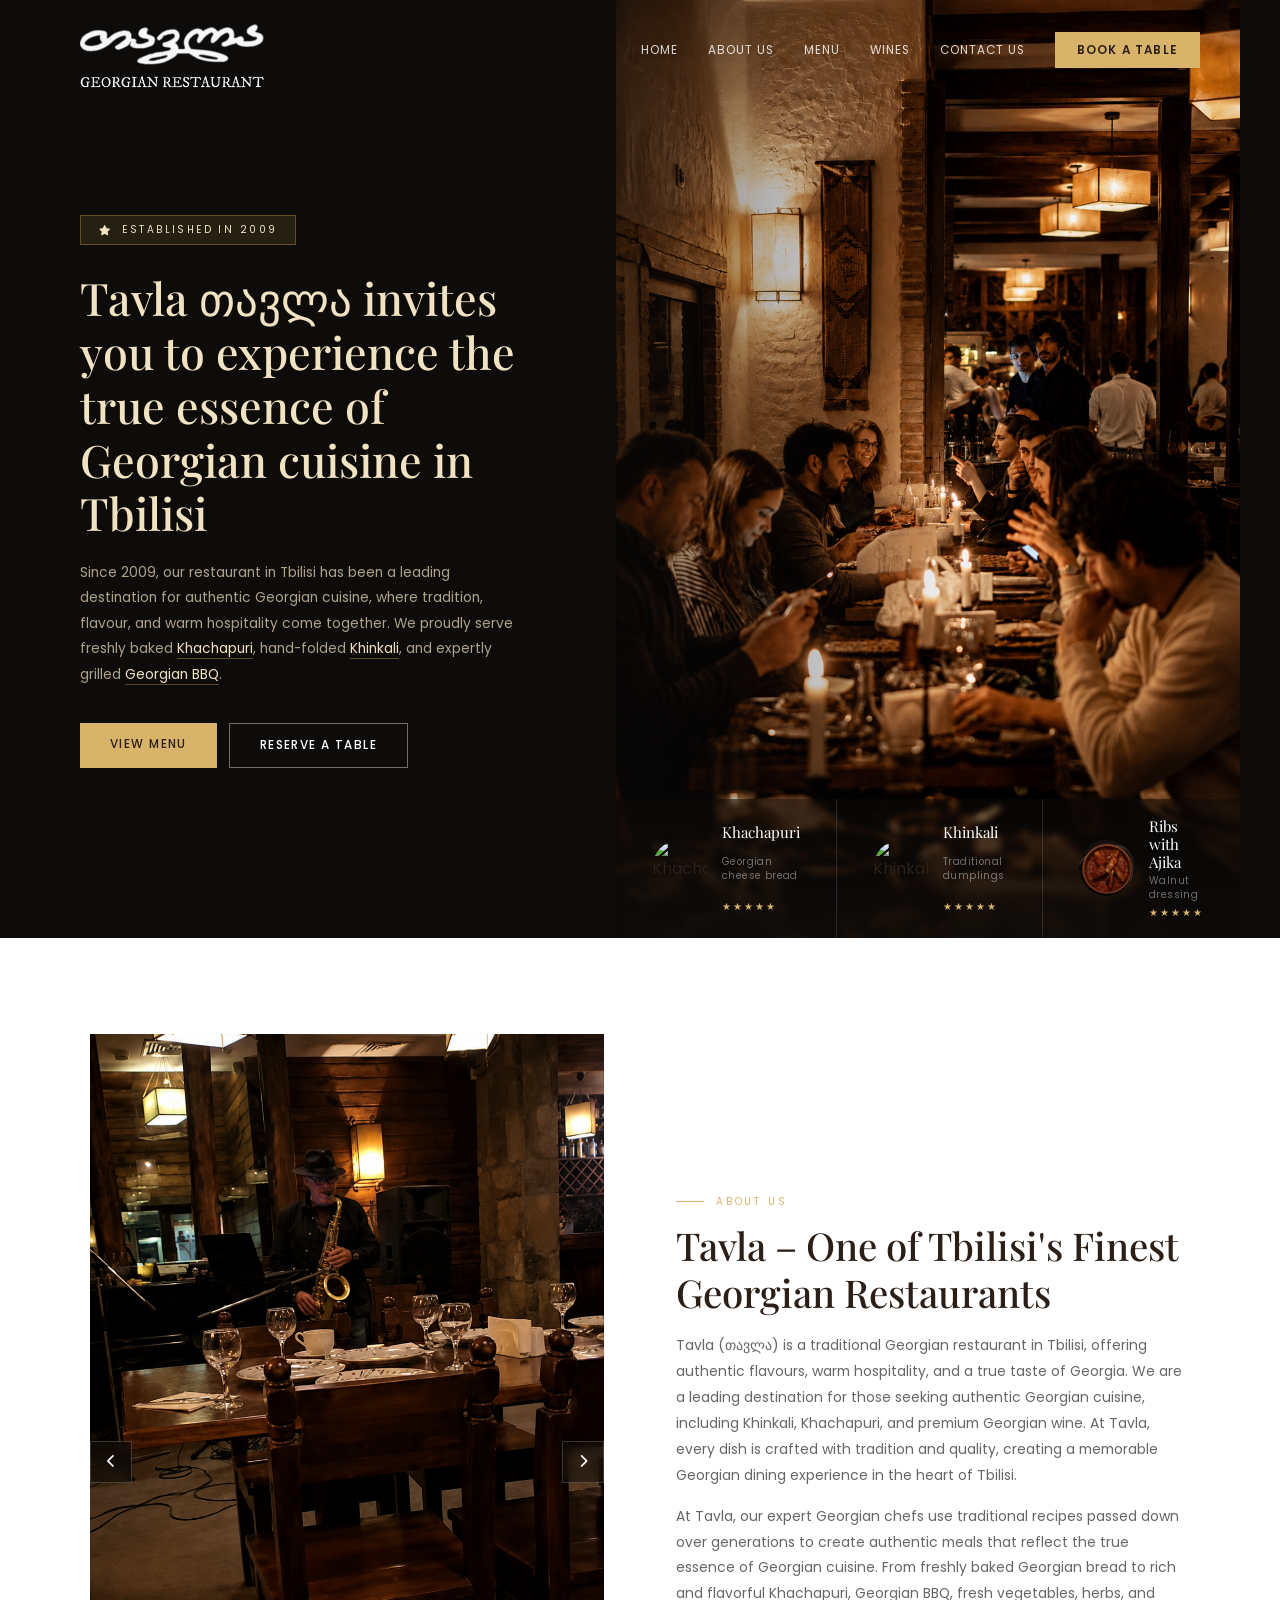
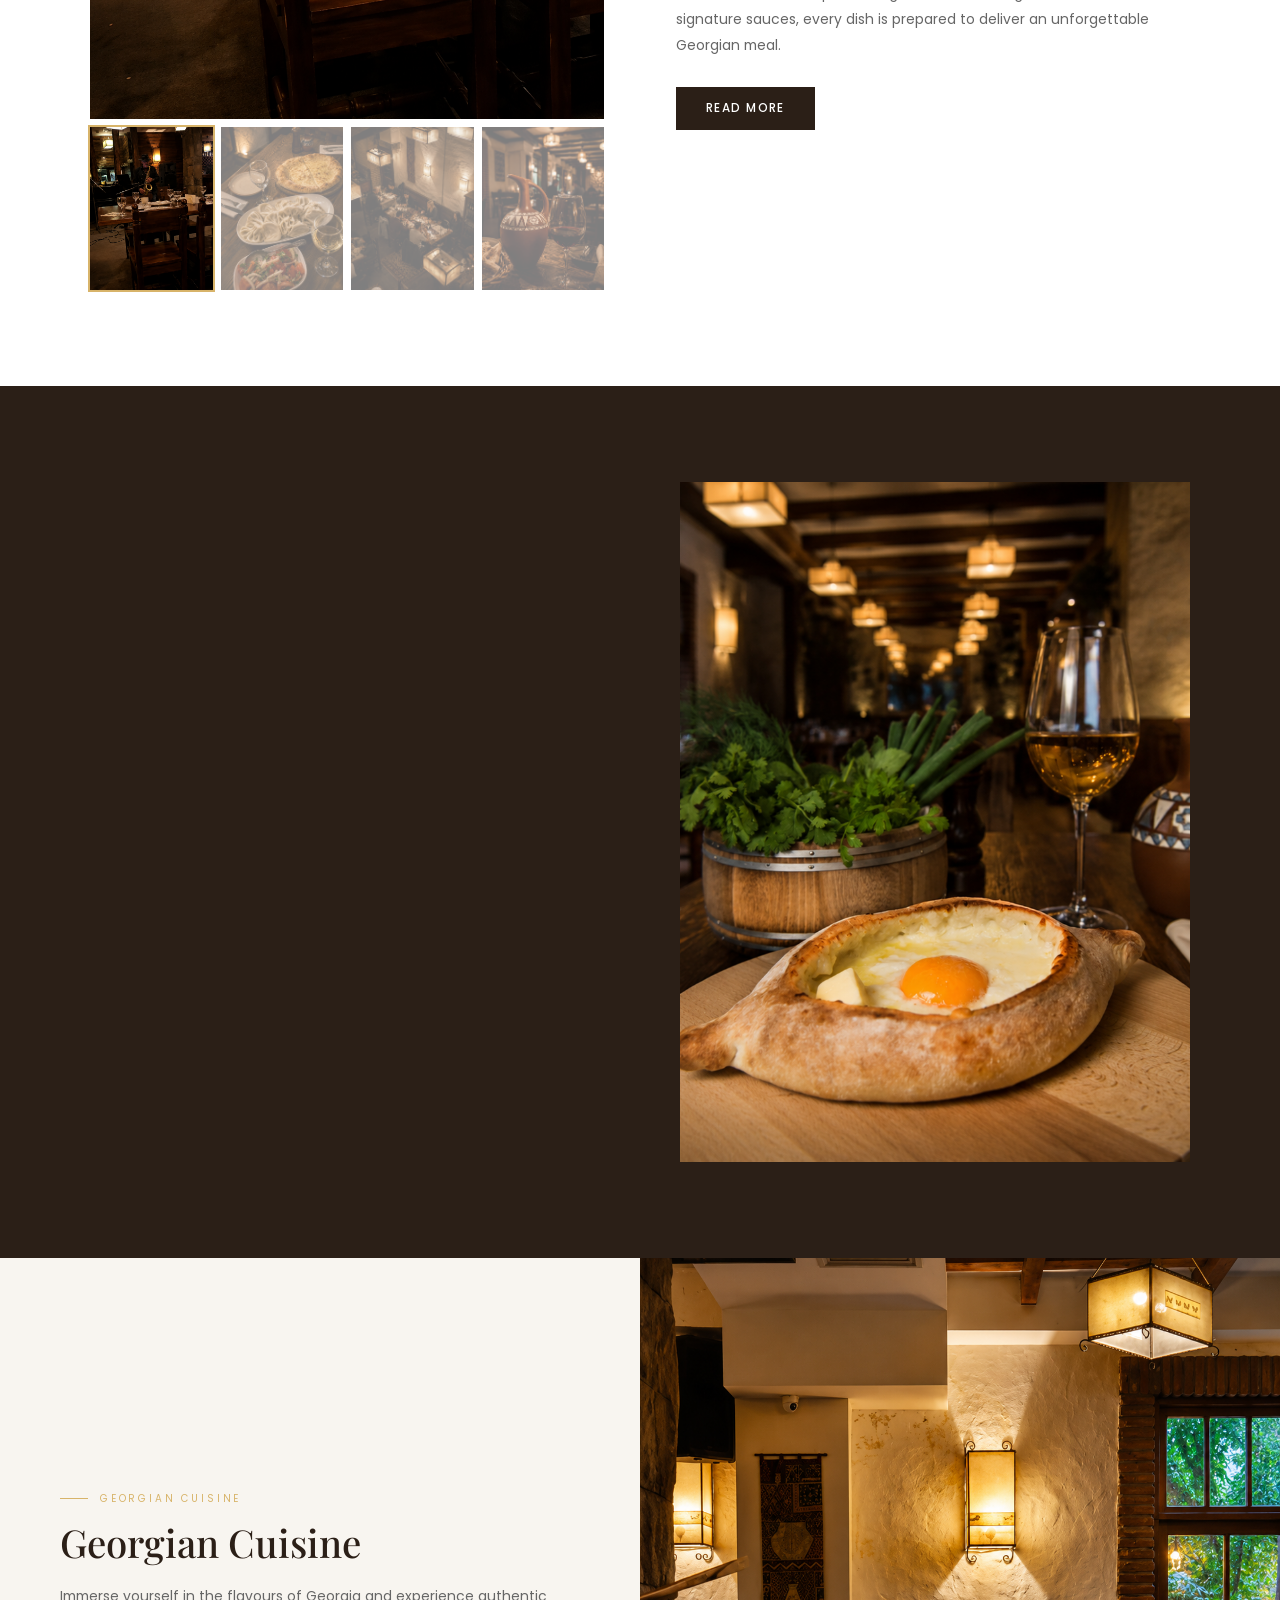
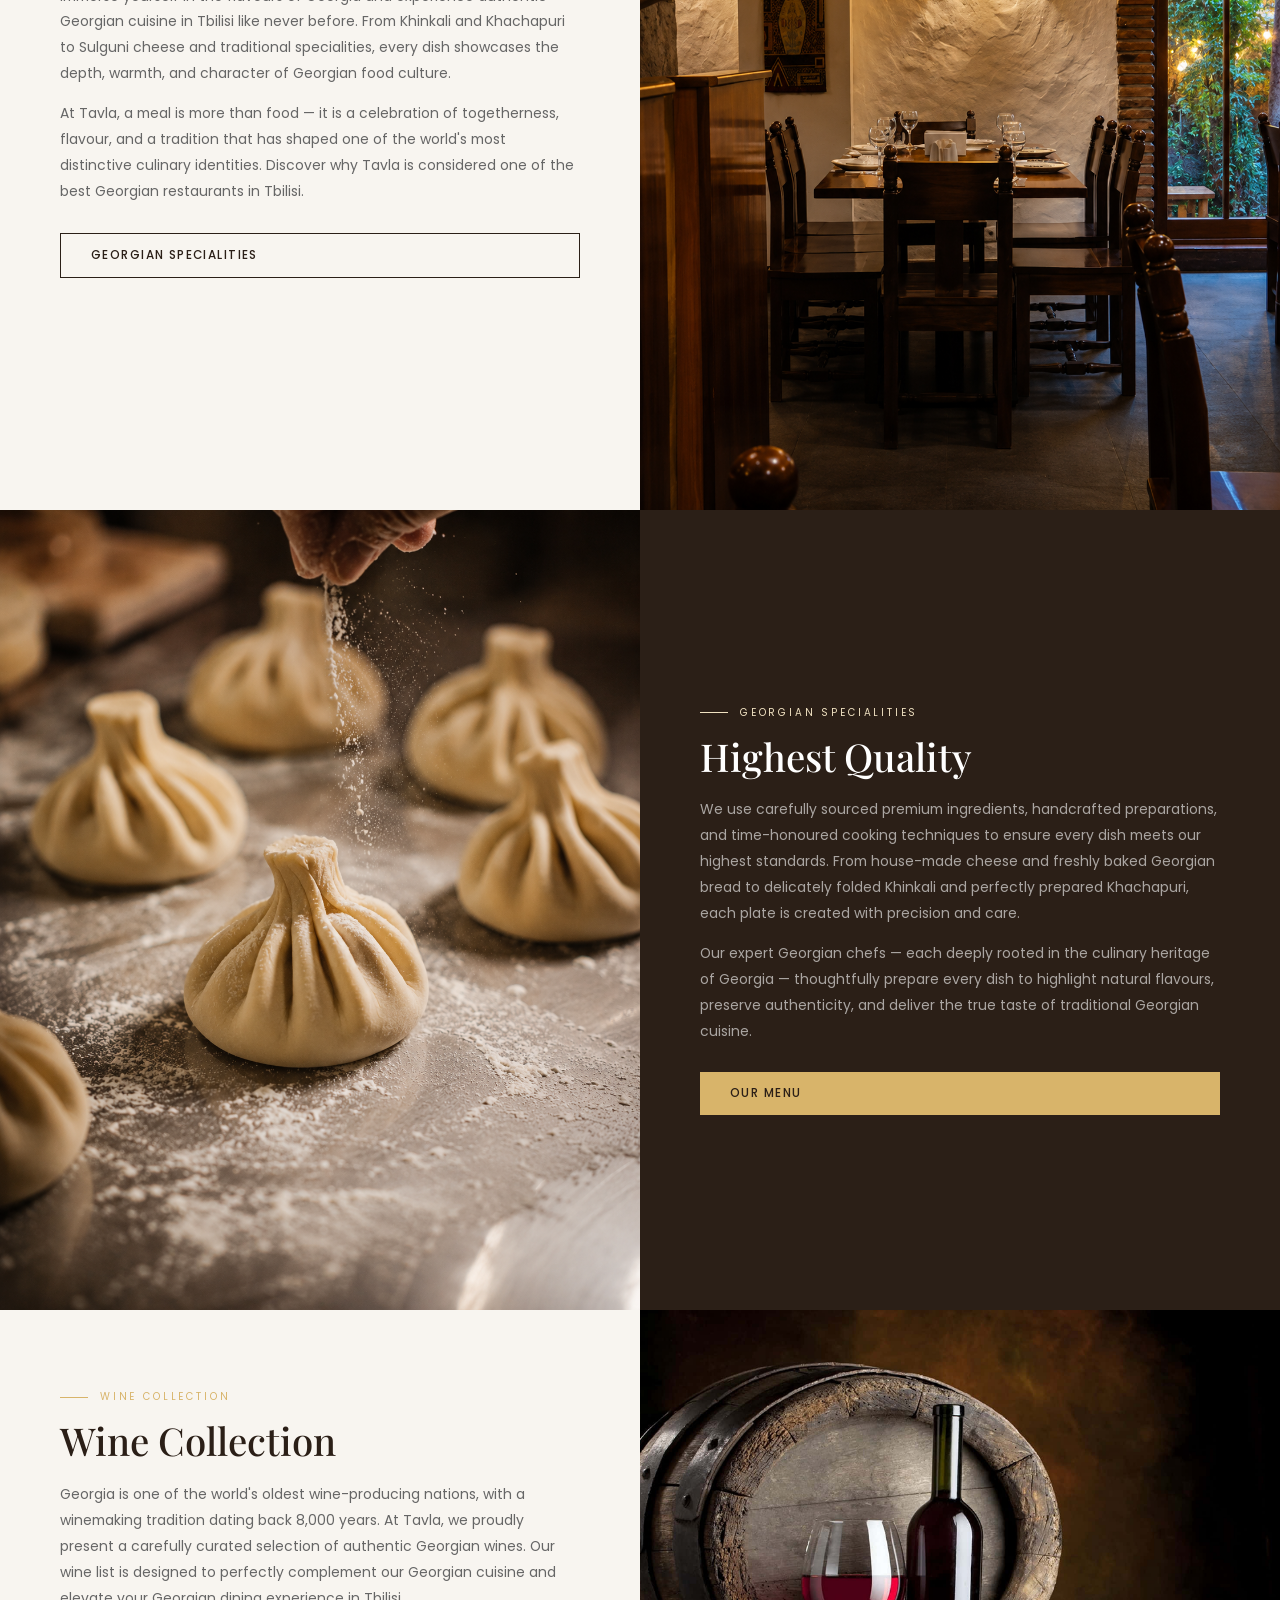
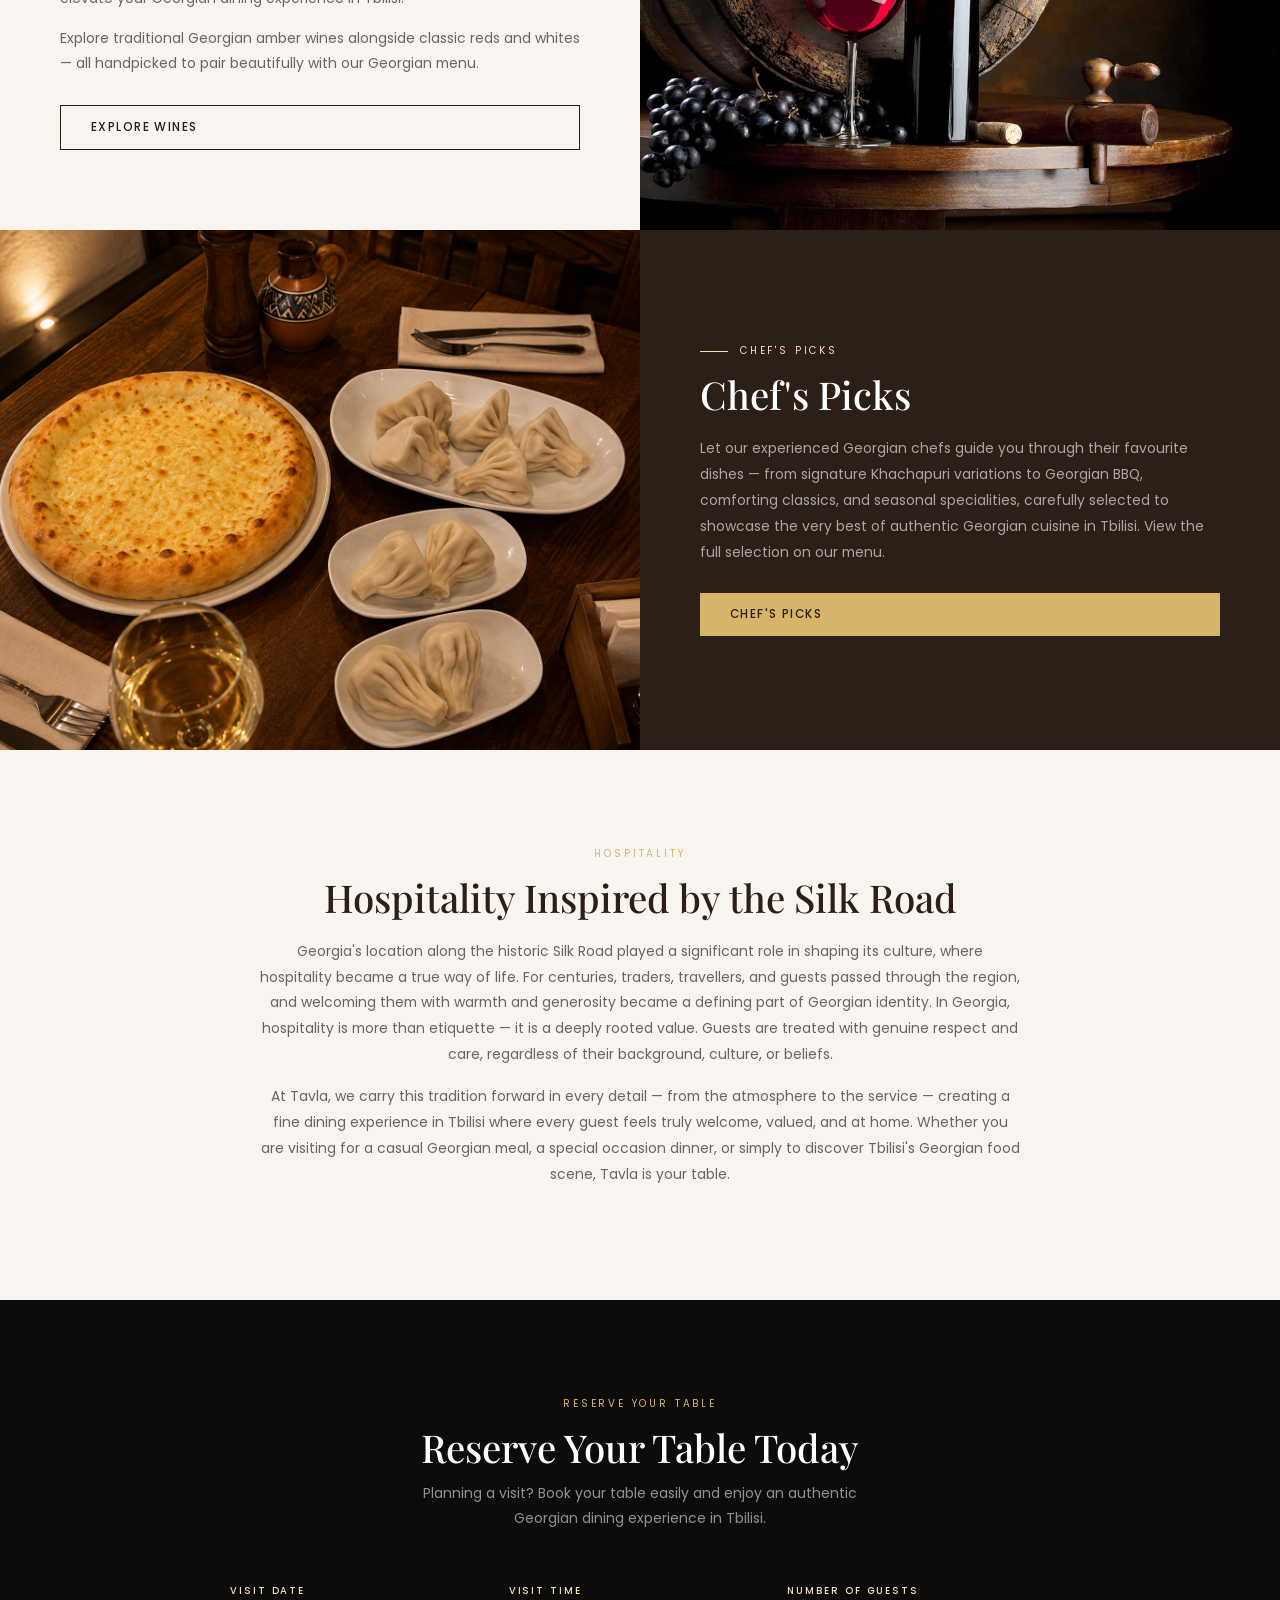
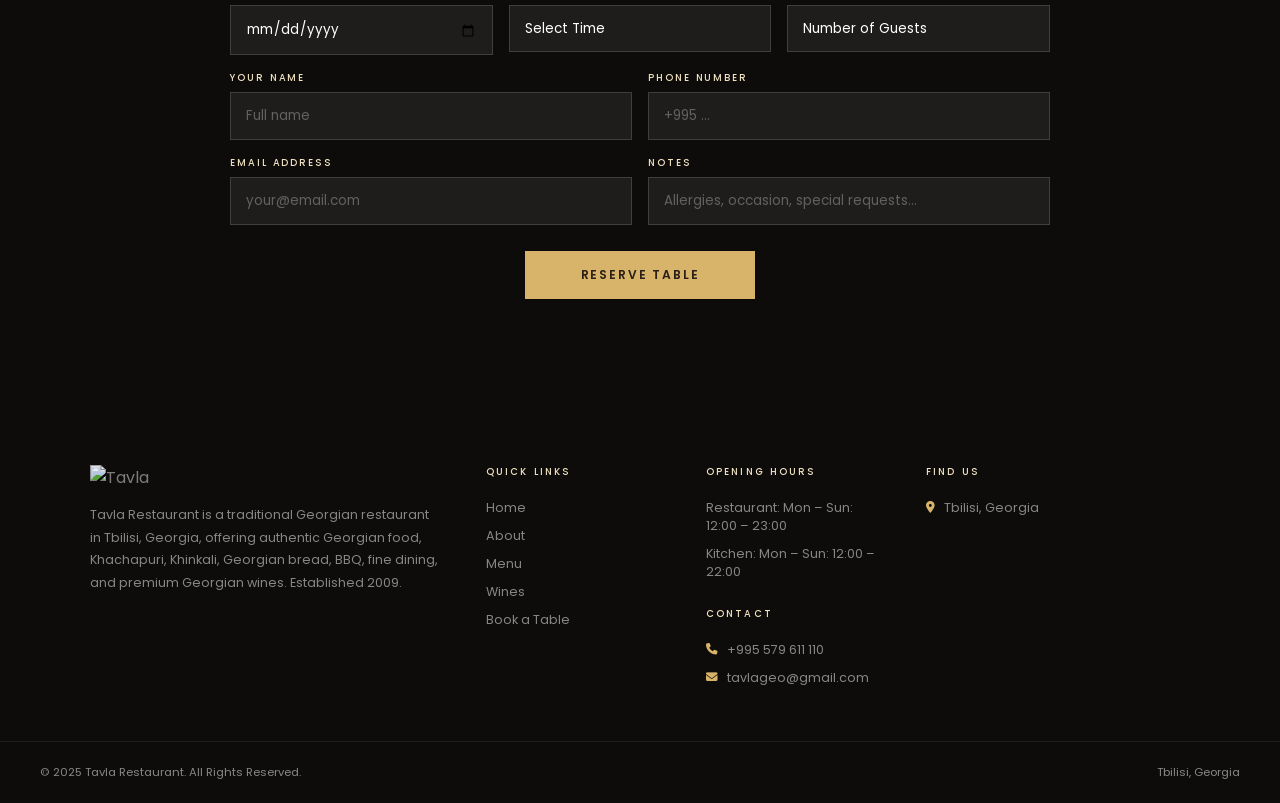
==== index.html @ b29827b1 "Refactor code structure for improved readability and maintainability" ====
<!DOCTYPE html>
<html lang="en">
<head>
  <meta charset="UTF-8" />
  <meta name="viewport" content="width=device-width, initial-scale=1.0" />
  <title>Tavla | თავლა – Authentic Georgian Restaurant in Tbilisi</title>
  <meta name="description" content="Tavla (თავლა) – Authentic Georgian restaurant in Tbilisi. Khachapuri, Khinkali, Georgian BBQ, and premium Georgian wines since 2009." />
  <link rel="preconnect" href="https://fonts.googleapis.com" />
  <link rel="preconnect" href="https://fonts.gstatic.com" crossorigin />
  <link href="https://fonts.googleapis.com/css2?family=Playfair+Display:ital,wght@0,400;0,500;0,600;1,400&family=Poppins:wght@300;400;500;600&display=swap" rel="stylesheet" />
  <link rel="stylesheet" href="https://cdnjs.cloudflare.com/ajax/libs/font-awesome/6.5.0/css/all.min.css" />
  <link rel="stylesheet" href="styles.css" />
  <link rel="icon" type="image/png" href="images/favicon.png" />
</head>
<body>

<!-- MOBILE NAV DROPDOWN -->
<div class="mob-nav" id="mobNav">
  <nav class="mob-nav-links">
    <a href="#" onclick="closeMob()">Home</a>
    <a href="#about" onclick="closeMob()">About Us</a>
    <a href="#menu" onclick="closeMob()">Menu</a>
    <a href="#wines" onclick="closeMob()">Wines</a>
    <a href="#reservation" onclick="closeMob()">Book a Table</a>
    <a href="#contact" onclick="closeMob()">Contact Us</a>
  </nav>
</div>

<!-- NAVBAR -->
<nav class="navbar" id="navbar">
  <div class="navbar-inner">
    <a href="#" class="nav-brand" aria-label="Tavla home">
      <img src="images/tavla-nav-hero.png" alt="Tavla" class="nav-logo"/>
    </a>
    <ul class="nav-menu">
      <li><a href="#">Home</a></li>
      <li><a href="#about">About Us</a></li>
      <li><a href="#menu">Menu</a></li>
      <li><a href="#wines">Wines</a></li>
      <li><a href="#contact">Contact Us</a></li>
      <li><a href="#reservation" class="nav-book">Book a Table</a></li>
    </ul>
    <div class="hamburger" id="hamburger" onclick="toggleMob()">
      <span></span><span></span><span></span>
    </div>
  </div>
</nav>

<!-- HERO -->
<section class="hero" id="home">
  <div class="hero-split">
    <div class="hero-left">
      <div style="max-width:440px">
        <div class="hero-badge"><i class="fa fa-star"></i> Established in 2009</div>
        <h1 class="hero-h1">
          Tavla თავლა invites you to experience the true essence of Georgian cuisine in Tbilisi
        </h1>
        <p class="hero-p">
          Since 2009, our restaurant in Tbilisi has been a leading destination for authentic Georgian cuisine, where tradition, flavour, and warm hospitality come together. We proudly serve freshly baked <a href="#menu">Khachapuri</a>, hand-folded <a href="#menu">Khinkali</a>, and expertly grilled <a href="#menu">Georgian BBQ</a>.
        </p>
        <div class="hero-btns">
          <a href="#menu" class="btn btn-primary">View Menu</a>
          <a href="#reservation" class="btn btn-outline-w">Reserve a Table</a>
        </div>
      </div>
    </div>
    <div class="hero-right">
      <img src="images/tavla-hero-index.png" alt="Tavla Restaurant Tbilisi"/>
      <div class="hero-right-ov"></div>
      <div class="hero-dishes">
        <div class="hdish">
          <div class="hdish-img"><img src="https://images.unsplash.com/photo-1626804475297-41608ea09aeb?w=200&q=75&auto=format&fit=crop" alt="Khachapuri"/></div>
          <div class="hdish-name">Khachapuri</div>
          <div class="hdish-sub">Georgian cheese bread</div>
          <div class="hdish-stars">★★★★★</div>
        </div>
        <div class="hdish">
          <div class="hdish-img"><img src="https://images.unsplash.com/photo-1576402187878-974f70c890a5?w=200&q=75&auto=format&fit=crop" alt="Khinkali"/></div>
          <div class="hdish-name">Khinkali</div>
          <div class="hdish-sub">Traditional dumplings</div>
          <div class="hdish-stars">★★★★★</div>
        </div>
        <div class="hdish">
          <div class="hdish-img"><img src="./images/xbo-neknebi-ajikit.PNG" alt="Georgian Salad"/></div>
          <div class="hdish-name">Ribs with Ajika</div>
          <div class="hdish-sub">Walnut dressing</div>
          <div class="hdish-stars">★★★★★</div>
        </div>
      </div>
    </div>
  </div>
</section>

<!-- ABOUT -->
<section class="section" id="about">
  <div class="container">
    <div class="about-grid">
      <div class="about-slider fi">
        <div class="slider-main" id="sliderMain">
          <img src="images/about-us1.png" class="slide active" alt="Tavla interior 1"/>
          <img src="images/about-us2.png" class="slide" alt="Tavla interior 2"/>
          <img src="images/about-us3.png" class="slide" alt="Tavla interior 3"/>
          <img src="images/about-us4.png" class="slide" alt="Tavla interior 4"/>
        </div>
        <div class="slider-nav">
          <button onclick="sNav(-1)" aria-label="Previous"><i class="fa fa-chevron-left"></i></button>
          <button onclick="sNav(1)" aria-label="Next"><i class="fa fa-chevron-right"></i></button>
        </div>
        <div class="slider-thumbs" id="thumbs">
          <img src="images/about-us1.png" class="active" onclick="sSet(0)" alt="t0"/>
          <img src="images/about-us2.png" onclick="sSet(1)" alt="t1"/>
          <img src="images/about-us3.png" onclick="sSet(2)" alt="t2"/>
          <img src="images/about-us4.png" onclick="sSet(3)" alt="t3"/>
        </div>
      </div>
      <div class="fi">
        <p class="sec-label">About Us</p>
        <h2 class="sec-h2">Tavla – One of Tbilisi's Finest Georgian Restaurants</h2>
        <p class="sec-p">Tavla (თავლა) is a traditional Georgian restaurant in Tbilisi, offering authentic flavours, warm hospitality, and a true taste of Georgia. We are a leading destination for those seeking authentic Georgian cuisine, including Khinkali, Khachapuri, and premium Georgian wine. At Tavla, every dish is crafted with tradition and quality, creating a memorable Georgian dining experience in the heart of Tbilisi.</p>
        <p class="sec-p" style="margin-top:15px">At Tavla, our expert Georgian chefs use traditional recipes passed down over generations to create authentic meals that reflect the true essence of Georgian cuisine. From freshly baked Georgian bread to rich and flavorful Khachapuri, Georgian BBQ, fresh vegetables, herbs, and signature sauces, every dish is prepared to deliver an unforgettable Georgian meal.</p>
        <a href="#menu" class="btn btn-dark" style="margin-top:28px;display:inline-block">Read More</a>
      </div>
    </div>
  </div>
</section>

<!-- MENU (dark) -->
<section class="section menu-sec" id="menu">
  <div class="container">
    <div class="menu-inner">
      <div class="fi">
        <p class="sec-label">Our Menu</p>
        <h2 class="sec-h2">House-Made Georgian Cheese &amp; Freshly Baked Khachapuri</h2>
        <p class="sec-p">One of the defining elements of Georgian cuisine is cheese, with a history spanning more than 2,000 years. At Tavla, we continue this tradition by preparing house-made Georgian cheese in-house — ensuring freshness, richness, and authenticity in every bite. This dedication allows us to recreate the true flavours of Georgia — something you can taste in every dish, especially in our freshly baked Khachapuri. Tavla is widely regarded as the best Khachapuri restaurant in Tbilisi.</p>
        <p class="sec-p" style="margin-top:14px">Explore our full Georgian menu, from classic starters to chef's picks and seasonal specialities.</p>
        <a href="#reservation" class="btn btn-gold" style="margin-top:28px;display:inline-block">View Full Menu</a>
      </div>
      <div class="menu-img fi">
        <img src="images/index-menu1.png" alt="Khachapuri Tavla"/>
      </div>
    </div>
  </div>
</section>

<!-- GEORGIAN CUISINE (light | image) -->
<div>
  <div class="split-inner">
    <div class="split-text fi">
      <p class="sec-label">Georgian Cuisine</p>
      <h2 class="sec-h2">Georgian Cuisine</h2>
      <p class="sec-p">Immerse yourself in the flavours of Georgia and experience authentic Georgian cuisine in Tbilisi like never before. From Khinkali and Khachapuri to Sulguni cheese and traditional specialities, every dish showcases the depth, warmth, and character of Georgian food culture.</p>
      <p class="sec-p" style="margin-top:14px">At Tavla, a meal is more than food — it is a celebration of togetherness, flavour, and a tradition that has shaped one of the world's most distinctive culinary identities. Discover why Tavla is considered one of the best Georgian restaurants in Tbilisi.</p>
      <a href="#reservation" class="btn btn-outline-d" style="margin-top:28px;display:inline-block">Georgian Specialities</a>
    </div>
    <div class="split-img fi">
      <img src="images/index-place.png" alt="Georgian cuisine"/>
    </div>
  </div>
</div>

<!-- HIGHEST QUALITY (image | dark) -->
<div>
  <div class="split-inner">
    <div class="split-img fi">
      <img src="images/index-khinkali-closeup.png" alt="Highest quality"/>
    </div>
    <div class="split-text dark fi">
      <p class="sec-label">Georgian Specialities</p>
      <h2 class="sec-h2">Highest Quality</h2>
      <p class="sec-p">We use carefully sourced premium ingredients, handcrafted preparations, and time-honoured cooking techniques to ensure every dish meets our highest standards. From house-made cheese and freshly baked Georgian bread to delicately folded Khinkali and perfectly prepared Khachapuri, each plate is created with precision and care.</p>
      <p class="sec-p" style="margin-top:14px">Our expert Georgian chefs — each deeply rooted in the culinary heritage of Georgia — thoughtfully prepare every dish to highlight natural flavours, preserve authenticity, and deliver the true taste of traditional Georgian cuisine.</p>
      <a href="#reservation" class="btn btn-gold" style="margin-top:28px;display:inline-block">Our Menu</a>
    </div>
  </div>
</div>

<!-- WINE COLLECTION (light | image) -->
<div id="wines">
  <div class="split-inner">
    <div class="split-text fi">
      <p class="sec-label">Wine Collection</p>
      <h2 class="sec-h2">Wine Collection</h2>
      <p class="sec-p">Georgia is one of the world's oldest wine-producing nations, with a winemaking tradition dating back 8,000 years. At Tavla, we proudly present a carefully curated selection of authentic Georgian wines. Our wine list is designed to perfectly complement our Georgian cuisine and elevate your Georgian dining experience in Tbilisi.</p>
      <p class="sec-p" style="margin-top:14px">Explore traditional Georgian amber wines alongside classic reds and whites — all handpicked to pair beautifully with our Georgian menu.</p>
      <a href="#reservation" class="btn btn-outline-d" style="margin-top:28px;display:inline-block">Explore Wines</a>
    </div>
    <div class="split-img fi">
      <img src="images/index-wine-collection.png" alt="Georgian wine"/>
    </div>
  </div>
</div>

<!-- CHEF'S PICKS (image | dark) -->
<div>
  <div class="split-inner">
    <div class="split-img fi">
      <img src="images/index-chefs-pick.png" alt="Chef's picks"/>
    </div>
    <div class="split-text dark fi">
      <p class="sec-label">Chef's Picks</p>
      <h2 class="sec-h2">Chef's Picks</h2>
      <p class="sec-p">Let our experienced Georgian chefs guide you through their favourite dishes — from signature Khachapuri variations to Georgian BBQ, comforting classics, and seasonal specialities, carefully selected to showcase the very best of authentic Georgian cuisine in Tbilisi. View the full selection on our menu.</p>
      <a href="#reservation" class="btn btn-gold" style="margin-top:28px;display:inline-block">Chef's Picks</a>
    </div>
  </div>
</div>

<!-- SILK ROAD -->
<section class="silk fi">
  <div class="container">
    <p class="sec-label">Hospitality</p>
    <h2 class="sec-h2">Hospitality Inspired by the Silk Road</h2>
    <p class="sec-p">Georgia's location along the historic Silk Road played a significant role in shaping its culture, where hospitality became a true way of life. For centuries, traders, travellers, and guests passed through the region, and welcoming them with warmth and generosity became a defining part of Georgian identity. In Georgia, hospitality is more than etiquette — it is a deeply rooted value. Guests are treated with genuine respect and care, regardless of their background, culture, or beliefs.</p>
    <p class="sec-p">At Tavla, we carry this tradition forward in every detail — from the atmosphere to the service — creating a fine dining experience in Tbilisi where every guest feels truly welcome, valued, and at home. Whether you are visiting for a casual Georgian meal, a special occasion dinner, or simply to discover Tbilisi's Georgian food scene, Tavla is your table.</p>
  </div>
</section>

<!-- RESERVATION -->
<section class="res-sec" id="reservation">
  <div class="container">
    <div class="res-head">
      <p class="sec-label">Reserve Your Table</p>
      <h2 class="sec-h2">Reserve Your Table Today</h2>
      <p class="sec-p">Planning a visit? Book your table easily and enjoy an authentic Georgian dining experience in Tbilisi.</p>
    </div>
    <div class="res-wrap">
      <form onsubmit="submitRes(event)">
        <div class="res-row three">
          <div class="fg"><label>Visit Date</label><input type="date" required/></div>
          <div class="fg">
            <label>Visit Time</label>
            <select required>
              <option value="" disabled selected>Select Time</option>
              <option>12:00</option><option>12:30</option><option>13:00</option><option>13:30</option>
              <option>14:00</option><option>14:30</option><option>15:00</option>
              <option>19:00</option><option>19:30</option><option>20:00</option>
              <option>20:30</option><option>21:00</option><option>21:30</option>
            </select>
          </div>
          <div class="fg">
            <label>Number of Guests</label>
            <select required>
              <option value="" disabled selected>Number of Guests</option>
              <option>1 Guest</option><option>2 Guests</option><option>3 Guests</option>
              <option>4 Guests</option><option>5 Guests</option><option>6 Guests</option>
              <option>7 Guests</option><option>8 Guests</option><option>9 Guests</option>
              <option>10 Guests</option><option>11 Guests</option><option>12 Guests</option>
              <option>13 Guests</option><option>14 Guests</option><option>15 Guests</option>
              <option>16 Guests</option><option>17 Guests</option><option>18 Guests</option>
              <option>19 Guests</option><option>20 Guests</option><option>25+ Guests</option>
            </select>
          </div>
        </div>
        <div class="res-row">
          <div class="fg"><label>Your Name</label><input type="text" placeholder="Full name" required/></div>
          <div class="fg"><label>Phone Number</label><input type="tel" placeholder="+995 …"/></div>
        </div>
        <div class="res-row">
          <div class="fg"><label>Email Address</label><input type="email" placeholder="your@email.com"/></div>
          <div class="fg"><label>Notes</label><input type="text" placeholder="Allergies, occasion, special requests…"/></div>
        </div>
        <div class="res-submit"><button type="submit" id="resBtn">Reserve Table</button></div>
      </form>
    </div>
  </div>
</section>

<!-- FOOTER -->
<footer id="contact">
  <div class="container">
    <div class="footer-grid">
      <div>
        <div class="foot-brand"><img src="images/tavla-hero -hero.png" alt="Tavla" class="foot-logo"/></div>
        <p class="foot-about">Tavla Restaurant is a traditional Georgian restaurant in Tbilisi, Georgia, offering authentic Georgian food, Khachapuri, Khinkali, Georgian bread, BBQ, fine dining, and premium Georgian wines. Established 2009.</p>
      </div>
      <div>
        <h4>Quick Links</h4>
        <ul>
          <li><a href="#">Home</a></li>
          <li><a href="#about">About</a></li>
          <li><a href="#menu">Menu</a></li>
          <li><a href="#wines">Wines</a></li>
          <li><a href="#reservation">Book a Table</a></li>
        </ul>
      </div>
      <div>
        <h4>Opening Hours</h4>
        <ul>
          <li><span>Restaurant: Mon – Sun: 12:00 – 23:00</span></li>
          <li><span>Kitchen: Mon – Sun: 12:00 – 22:00</span></li>
        </ul>
        <h4 style="margin-top:26px">Contact</h4>
        <ul>
          <li><i class="fa fa-phone"></i><a href="tel:+995579611110">+995 579 611 110</a></li>
          <li><i class="fa fa-envelope"></i><a href="mailto:tavlageo@gmail.com">tavlageo@gmail.com</a></li>
        </ul>
      </div>
      <div>
        <h4>Find Us</h4>
        <ul style="margin-bottom:14px">
          <li><i class="fa fa-map-marker-alt"></i><span>Tbilisi, Georgia</span></li>
        </ul>
        <div class="foot-map">
          <iframe src="https://www.google.com/maps/embed?pb=!1m18!1m12!1m3!1d47644.3!2d44.793!3d41.693!2m3!1f0!2f0!3f0!3m2!1i1024!2i768!4f13.1!3m3!1m2!1s0x40440cd7c3ca9b21%3A0x8ab0c72d0df22e67!2sTbilisi!5e0!3m2!1sen!2sge!4v1700000000000" allowfullscreen="" loading="lazy" title="Tavla location"></iframe>
        </div>
      </div>
    </div>
  </div>
  <div class="foot-bottom">
    <span>&#169; 2025 Tavla Restaurant. All Rights Reserved.</span>
    <span>Tbilisi, Georgia</span>
  </div>
</footer>

<script>
  function toggleMob(){
    var open=document.getElementById('mobNav').classList.toggle('open');
    document.getElementById('hamburger').classList.toggle('active',open);
    document.body.classList.toggle('mob-lock',open);
  }
  function openMob(){document.getElementById('mobNav').classList.add('open');document.getElementById('hamburger').classList.add('active');document.body.classList.add('mob-lock');}
  function closeMob(){document.getElementById('mobNav').classList.remove('open');document.getElementById('hamburger').classList.remove('active');document.body.classList.remove('mob-lock');}
  var nav=document.getElementById('navbar');
  function updateNavState(){
    nav.classList.toggle('scrolled',window.scrollY>20);
  }
  window.addEventListener('scroll',updateNavState);
  updateNavState();
  var cur=0;
  var slides=document.querySelectorAll('#sliderMain .slide');
  var thumbEls=document.querySelectorAll('#thumbs img');
  function sSet(i){
    slides[cur].classList.remove('active');
    thumbEls[cur].classList.remove('active');
    cur=(i+slides.length)%slides.length;
    slides[cur].classList.add('active');
    thumbEls[cur].classList.add('active');
  }
  function sNav(d){sSet(cur+d);}
  var autoPlay=setInterval(function(){sSet(cur+1);},4000);
  function submitRes(e){
    e.preventDefault();
    var b=document.getElementById('resBtn');
    b.textContent='✓ Reservation Request Sent!';
    b.style.background='#4a7c59';b.disabled=true;
  }
  var obs=new IntersectionObserver(function(entries){
    entries.forEach(function(e){if(e.isIntersecting)e.target.classList.add('vis')});
  },{threshold:0.1});
  document.querySelectorAll('.fi').forEach(function(el){obs.observe(el)});
  // pause autoplay on manual interaction
  document.querySelector('.about-slider').addEventListener('click',function(){
    clearInterval(autoPlay);
    autoPlay=setInterval(function(){sSet(cur+1);},5000);
  });
</script>
</body>
</html>
---- styles.css ----
*,*::before,*::after{box-sizing:border-box;margin:0;padding:0}
html{scroll-behavior:smooth}
body{font-family:'Poppins',sans-serif;color:#2b2118;overflow-x:hidden;background:#fff}
a{text-decoration:none;color:inherit}
img{display:block;max-width:100%}
:root{
  --navy:#2b1f17;
  --gold:#d8b46a;
  --gold2:#f1e2c2;
  --light:#f8f5f0;
  --grey:#666;
}
/* NAVBAR */
.navbar{position:fixed;top:0;left:0;width:100%;z-index:999;background:transparent;display:flex;align-items:center;justify-content:center;height:96px;transition:background .28s ease,backdrop-filter .28s ease,-webkit-backdrop-filter .28s ease,box-shadow .28s ease}
.navbar-inner{width:100%;max-width:1200px;display:flex;align-items:center;justify-content:space-between;padding:0 40px}
.navbar.scrolled{background:rgba(25,18,13,.72);backdrop-filter:blur(12px);-webkit-backdrop-filter:blur(12px);box-shadow:0 10px 30px rgba(0,0,0,.22)}
.nav-brand{display:flex;align-items:center;color:#fff;line-height:1}
.nav-logo{width:184px;height:auto;display:block}
.nav-menu{display:flex;align-items:center;gap:30px;list-style:none}
.nav-menu a{font-size:.74rem;letter-spacing:.08em;text-transform:uppercase;color:rgba(255,255,255,.82);transition:color .2s}
.nav-menu a:hover{color:var(--gold2)}
.nav-book{background:var(--gold);color:var(--navy)!important;padding:10px 22px;font-weight:600!important;letter-spacing:.1em!important;transition:background .2s!important}
.nav-book:hover{background:var(--gold2)!important}
.hamburger{display:none;flex-direction:column;justify-content:center;gap:6px;cursor:pointer;width:36px;height:36px;padding:4px;z-index:1100}
.hamburger span{display:block;width:26px;height:2px;background:#fff;border-radius:2px;transform-origin:center;transition:transform .35s cubic-bezier(.77,0,.18,1),opacity .25s ease,width .35s ease}
/* hamburger → X */
.hamburger.active span:nth-child(1){transform:translateY(8px) rotate(45deg)}
.hamburger.active span:nth-child(2){opacity:0;width:0}
.hamburger.active span:nth-child(3){transform:translateY(-8px) rotate(-45deg)}
/* MOBILE NAV DROPDOWN */
.mob-nav{position:fixed;top:96px;left:0;right:0;z-index:1050;background:rgba(14,12,10,.97);backdrop-filter:blur(14px);-webkit-backdrop-filter:blur(14px);border-bottom:1px solid rgba(255,255,255,.07);transform:translateY(-12px);opacity:0;pointer-events:none;transition:transform .38s cubic-bezier(.77,0,.18,1),opacity .3s ease;max-height:55vh;overflow:hidden}
.mob-nav.open{transform:translateY(0);opacity:1;pointer-events:all}
.mob-nav-links{display:flex;flex-direction:column}
.mob-nav a{display:block;font-family:'Playfair Display',serif;font-size:1.15rem;color:rgba(255,255,255,.88);padding:16px 28px;border-bottom:1px solid rgba(255,255,255,.06);letter-spacing:.02em;transition:color .2s,padding-left .22s}
.mob-nav a:last-child{border-bottom:none;color:var(--gold);font-weight:600;letter-spacing:.08em;font-family:'Poppins',sans-serif;font-size:.8rem;text-transform:uppercase;padding:18px 28px}
.mob-nav a:hover{color:var(--gold2);padding-left:36px}
body.mob-lock{overflow:hidden}
/* HERO */
.hero{display:flex;flex-direction:column;background:#0e0c0a}
.hero-split{display:flex;align-items:stretch;max-width:1200px;width:100%;margin:0 auto;min-height:100vh}
.hero-left{flex:0 0 48%;display:flex;align-items:center;padding:110px 52px 64px 40px}
.hero-right{flex:0 0 52%;position:relative;overflow:hidden}
.hero-right img{width:100%;height:100%;object-fit:cover}
.hero-right-ov{position:absolute;inset:0;background:linear-gradient(to right,rgba(14,12,10,.5) 0%,transparent 55%)}
.hero-badge{display:inline-flex;align-items:center;gap:10px;background:rgba(201,168,76,.13);border:1px solid rgba(201,168,76,.35);color:var(--gold2);padding:6px 18px;font-size:.63rem;letter-spacing:.24em;text-transform:uppercase;margin-bottom:26px}
.hero-h1{font-family:'Playfair Display',serif;font-size:clamp(2.2rem,3.5vw,3.4rem);font-weight:500;color:#f1e2c2;line-height:1.2;margin-bottom:20px}
.hero-h1 em{font-style:normal;color:#f1e2c2}
.hero-p{font-size:.86rem;line-height:1.85;color:rgba(241,226,194,.7);margin-bottom:36px}
.hero-p a{color:var(--gold2);border-bottom:1px solid rgba(201,168,76,.4)}
.hero-btns{display:flex;gap:12px;flex-wrap:wrap}
.btn{display:inline-block;padding:13px 30px;font-size:.74rem;font-weight:500;letter-spacing:.12em;text-transform:uppercase;cursor:pointer;transition:all .22s;border:none;font-family:'Poppins',sans-serif}
.btn-primary{background:var(--gold);color:var(--navy)}
.btn-primary:hover{background:var(--gold2)}
.btn-outline-w{border:1px solid rgba(255,255,255,.4);color:#fff;background:transparent}
.btn-outline-w:hover{border-color:var(--gold2);color:var(--gold2)}
.btn-gold{background:var(--gold);color:var(--navy)}
.btn-gold:hover{background:var(--gold2)}
.btn-dark{background:var(--navy);color:#fff}
.btn-dark:hover{background:#3a2c22}
.btn-outline-d{border:1px solid var(--navy);color:var(--navy);background:transparent}
.btn-outline-d:hover{background:var(--navy);color:#fff}
/* hero dish bar — overlay on image bottom */
.hero-dishes{position:absolute;bottom:0;left:0;right:0;display:flex;justify-content:center;background:linear-gradient(to top,rgba(14,12,10,.88) 0%,rgba(14,12,10,.5) 100%);backdrop-filter:blur(2px);-webkit-backdrop-filter:blur(2px)}
.hdish{display:grid;grid-template-columns:56px 1fr;grid-template-rows:auto auto auto;align-items:center;column-gap:14px;padding:18px 36px}
.hdish:not(:last-child){border-right:1px solid rgba(255,255,255,.12)}
.hdish-img{grid-column:1;grid-row:1/4;width:56px;height:56px;border-radius:50%;overflow:hidden}
.hdish-img img{width:100%;height:100%;object-fit:cover}
.hdish-name{grid-column:2;grid-row:1;font-family:'Playfair Display',serif;font-size:.94rem;color:#fff;line-height:1.2}
.hdish-sub{grid-column:2;grid-row:2;font-size:.61rem;color:rgba(255,255,255,.42);letter-spacing:.04em;margin-top:2px}
.hdish-stars{grid-column:2;grid-row:3;color:var(--gold);font-size:.6rem;letter-spacing:2px;margin-top:4px}
/* SECTIONS */
.section{padding:96px 0}
.container{max-width:1180px;margin:0 auto;padding:0 40px}
.sec-label{font-size:.63rem;letter-spacing:.28em;text-transform:uppercase;color:var(--gold);margin-bottom:12px;display:flex;align-items:center;gap:12px}
.sec-label::before{content:'';width:28px;height:1px;background:var(--gold);display:block}
.sec-h2{font-family:'Playfair Display',serif;font-size:clamp(1.9rem,3vw,2.8rem);font-weight:500;line-height:1.22;color:var(--navy);margin-bottom:18px}
.sec-p{font-size:.87rem;line-height:1.86;color:var(--grey)}
/* ABOUT */
.about-grid{display:grid;grid-template-columns:1fr 1fr;gap:72px;align-items:center}
.about-slider{position:relative}
.slider-main{aspect-ratio:3/4;overflow:hidden;position:relative;background:#111}
.slider-main .slide{position:absolute;inset:0;width:100%;height:100%;object-fit:cover;opacity:0;transition:opacity .9s cubic-bezier(.4,0,.2,1)}
.slider-main .slide.active{opacity:1;position:relative}
.slider-nav{position:absolute;top:50%;transform:translateY(-50%);display:flex;justify-content:space-between;width:100%;pointer-events:none}
.slider-nav button{pointer-events:all;background:rgba(14,12,10,.55);backdrop-filter:blur(6px);color:#fff;border:1px solid rgba(255,255,255,.18);width:42px;height:42px;cursor:pointer;font-size:.85rem;transition:background .2s}
.slider-nav button:hover{background:var(--gold);border-color:var(--gold)}
.slider-thumbs{display:flex;gap:8px;margin-top:8px}
.slider-thumbs img{width:calc(25% - 6px);aspect-ratio:3/4;object-fit:cover;cursor:pointer;opacity:.5;transition:opacity .25s,outline .2s}
.slider-thumbs img:hover,.slider-thumbs img.active{opacity:1;outline:2px solid var(--gold)}
/* MENU (dark) */
.menu-sec{background:var(--navy)}
.menu-sec .sec-h2{color:#fff}
.menu-sec .sec-p{color:rgba(255,255,255,.6)}
.menu-sec .sec-label{color:var(--gold2)}
.menu-sec .sec-label::before{background:var(--gold2)}
.menu-inner{display:grid;grid-template-columns:1fr 1fr;gap:80px;align-items:center}
.menu-img{aspect-ratio:3/4;overflow:hidden}
.menu-img img{width:100%;height:100%;object-fit:cover}
/* SPLIT */
.split-inner{display:grid;grid-template-columns:1fr 1fr;align-items:stretch;min-height:520px}
.split-img{overflow:hidden}
.split-img img{width:100%;height:100%;object-fit:cover}
.split-text{background:var(--light);padding:72px 60px;display:flex;flex-direction:column;justify-content:center}
.split-text.dark{background:var(--navy)}
.split-text.dark .sec-h2{color:#fff}
.split-text.dark .sec-p{color:rgba(255,255,255,.6)}
.split-text.dark .sec-label{color:var(--gold2)}
.split-text.dark .sec-label::before{background:var(--gold2)}
/* SILK ROAD */
.silk{background:var(--light);padding:96px 0;text-align:center}
.silk .sec-label{justify-content:center}
.silk .sec-label::before{display:none}
.silk .sec-h2{max-width:700px;margin:0 auto 18px}
.silk .sec-p{max-width:760px;margin:0 auto 16px}
/* RESERVATION */
.res-sec{background:#0e0c0a;padding:96px 0}
.res-head{text-align:center;margin-bottom:52px}
.res-head .sec-label{justify-content:center}
.res-head .sec-label::before{display:none}
.res-head .sec-h2{color:#fff;margin-bottom:10px}
.res-head .sec-p{color:rgba(255,255,255,.55);max-width:500px;margin:0 auto}
.res-wrap{max-width:820px;margin:0 auto}
.res-row{display:grid;grid-template-columns:1fr 1fr;gap:16px;margin-bottom:16px}
.res-row.three{grid-template-columns:1fr 1fr 1fr}
.fg{display:flex;flex-direction:column;gap:7px}
.fg label{font-size:.6rem;letter-spacing:.2em;text-transform:uppercase;color:var(--gold2);font-weight:500}
.fg input,.fg select,.fg textarea{background:rgba(255,255,255,.07);border:1px solid rgba(255,255,255,.15);color:#fff;padding:13px 15px;font-family:'Poppins',sans-serif;font-size:.84rem;outline:none;transition:border-color .2s;appearance:none;-webkit-appearance:none}
.fg input::placeholder,.fg textarea::placeholder{color:rgba(255,255,255,.3)}
.fg input:focus,.fg select:focus,.fg textarea:focus{border-color:var(--gold)}
.fg select option{background:#2b1f17}
.res-submit{text-align:center;margin-top:26px}
.res-submit button{background:var(--gold);color:var(--navy);padding:15px 56px;font-size:.76rem;font-weight:600;letter-spacing:.15em;text-transform:uppercase;border:none;cursor:pointer;font-family:'Poppins',sans-serif;transition:background .2s}
.res-submit button:hover{background:var(--gold2)}
/* FOOTER */
footer{background:#0e0c0a;padding:70px 0 0;color:rgba(255,255,255,.5)}
.footer-grid{display:grid;grid-template-columns:2fr 1fr 1fr 1.5fr;gap:44px;padding-bottom:54px}
.foot-brand{margin-bottom:14px}
.foot-logo{width:160px;height:auto;display:block;opacity:.92}
.foot-about{font-size:.79rem;line-height:1.78}
footer h4{font-size:.6rem;letter-spacing:.22em;text-transform:uppercase;color:var(--gold2);margin-bottom:20px;font-weight:500}
footer ul{list-style:none;display:flex;flex-direction:column;gap:10px}
footer ul li{font-size:.79rem;display:flex;align-items:flex-start;gap:9px}
footer ul li i{color:var(--gold);margin-top:3px;flex-shrink:0;font-size:.72rem}
footer ul li a{transition:color .2s}
footer ul li a:hover{color:var(--gold2)}
.foot-map{margin-top:16px}
.foot-map iframe{width:100%;height:140px;border:0;filter:grayscale(20%)}
.foot-bottom{border-top:1px solid rgba(255,255,255,.08);padding:22px 40px;display:flex;justify-content:space-between;align-items:center;font-size:.71rem}
/* FADE IN */
.fi{opacity:0;transform:translateY(26px);transition:opacity .6s ease,transform .6s ease}
.fi.vis{opacity:1;transform:translateY(0)}
/* RESPONSIVE */
@media(max-width:960px){
  .navbar{padding:0 0px}
  .nav-logo{width:158px}
  .nav-menu{display:none}
  .hamburger{display:flex}
  .hero-split{flex-direction:column;min-height:auto}
  .hero-left{flex:none;padding:130px 28px 56px}
  .hero-right{flex:none;height:88vw;min-height:400px}
  .hero-dishes{position:absolute}
  .hdish{padding:12px 18px}
  .navbar-inner{padding:0 22px}
  .about-grid,.menu-inner,.split-inner{grid-template-columns:1fr}
  .split-text{padding:52px 36px}
  .split-img{min-height:280px}
  .footer-grid{grid-template-columns:1fr 1fr}
}
@media(max-width:600px){
  .nav-logo{width:140px}
  .hero-left{padding:130px 20px 40px}
  .hdish{padding:12px 10px;column-gap:12px}
  .hdish-img{width:48px;height:48px}
  .hdish-name{font-size:.82rem}
  .hdish-sub{font-size:.56rem}
  .hdish-stars{font-size:.54rem}
  .res-row,.res-row.three{grid-template-columns:1fr}
  .footer-grid{grid-template-columns:1fr}
  .container{padding:0 18px}
  .split-text{padding:44px 22px}
}
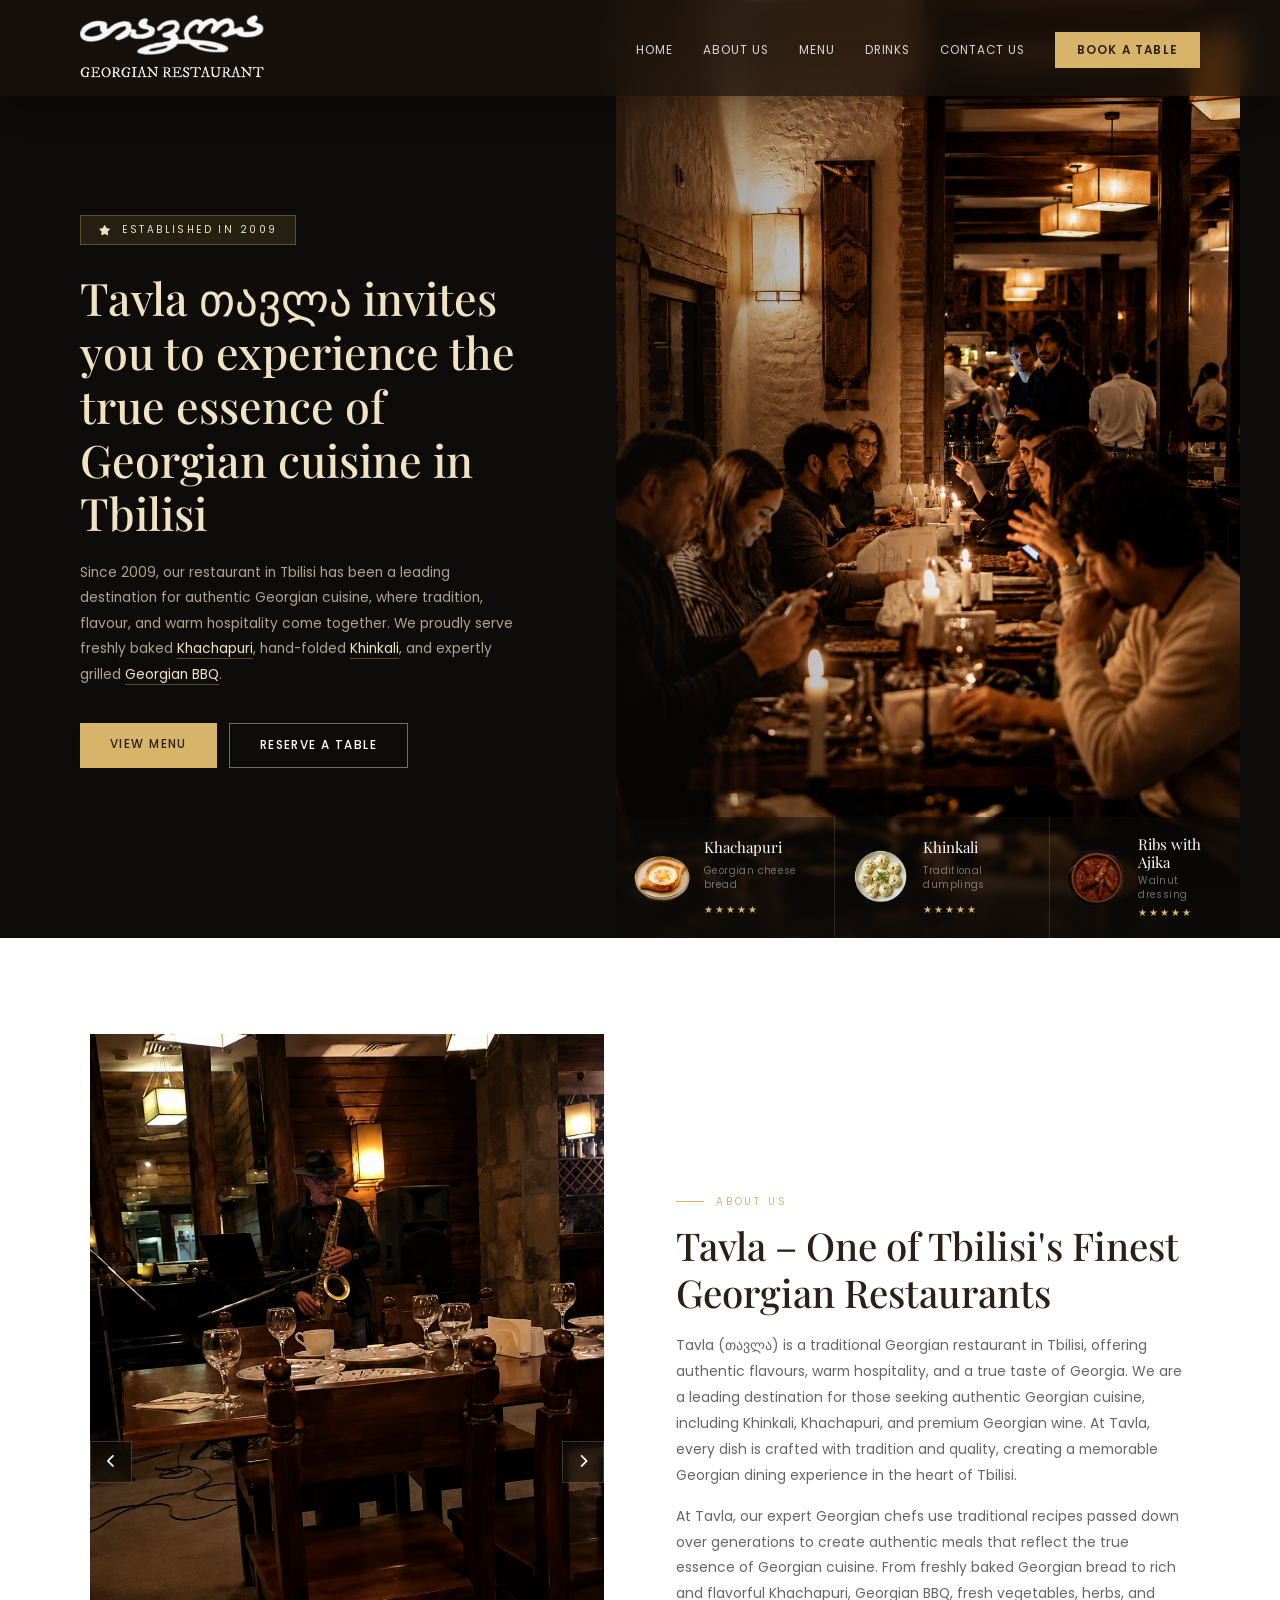
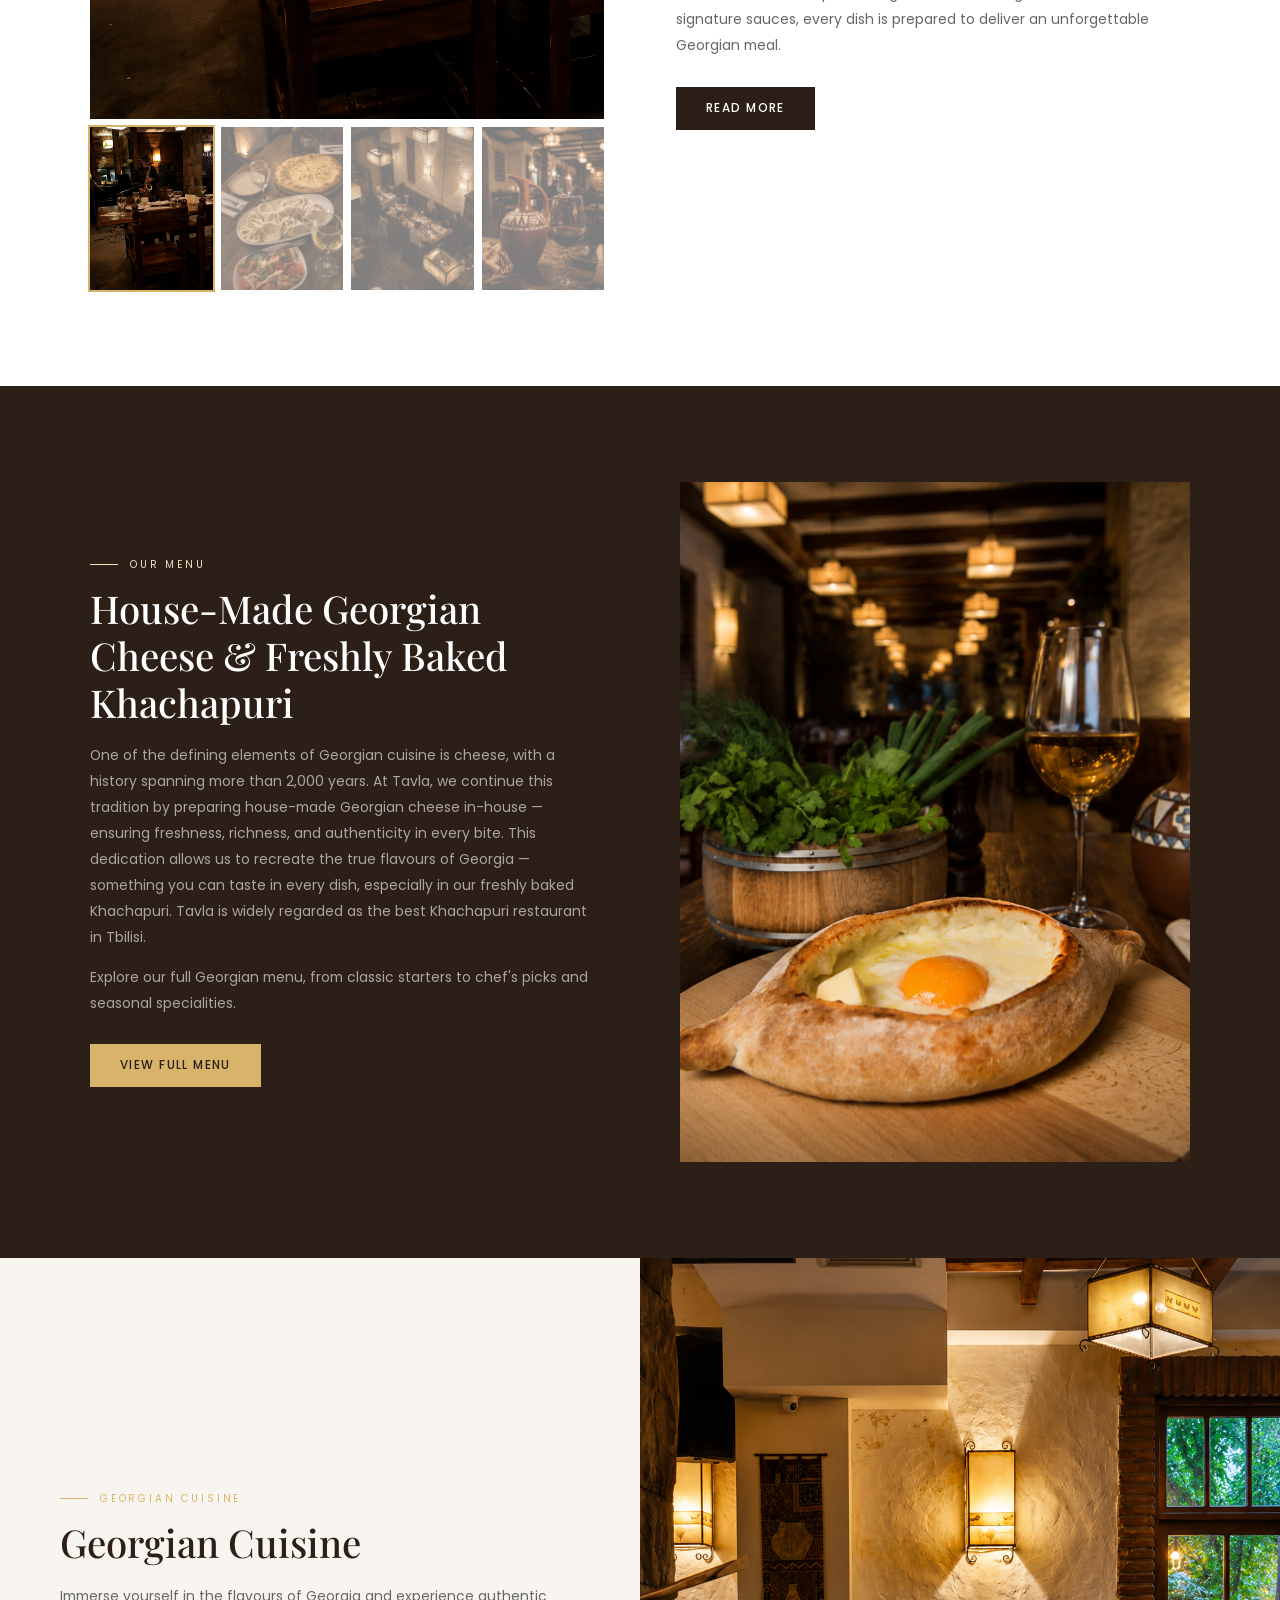
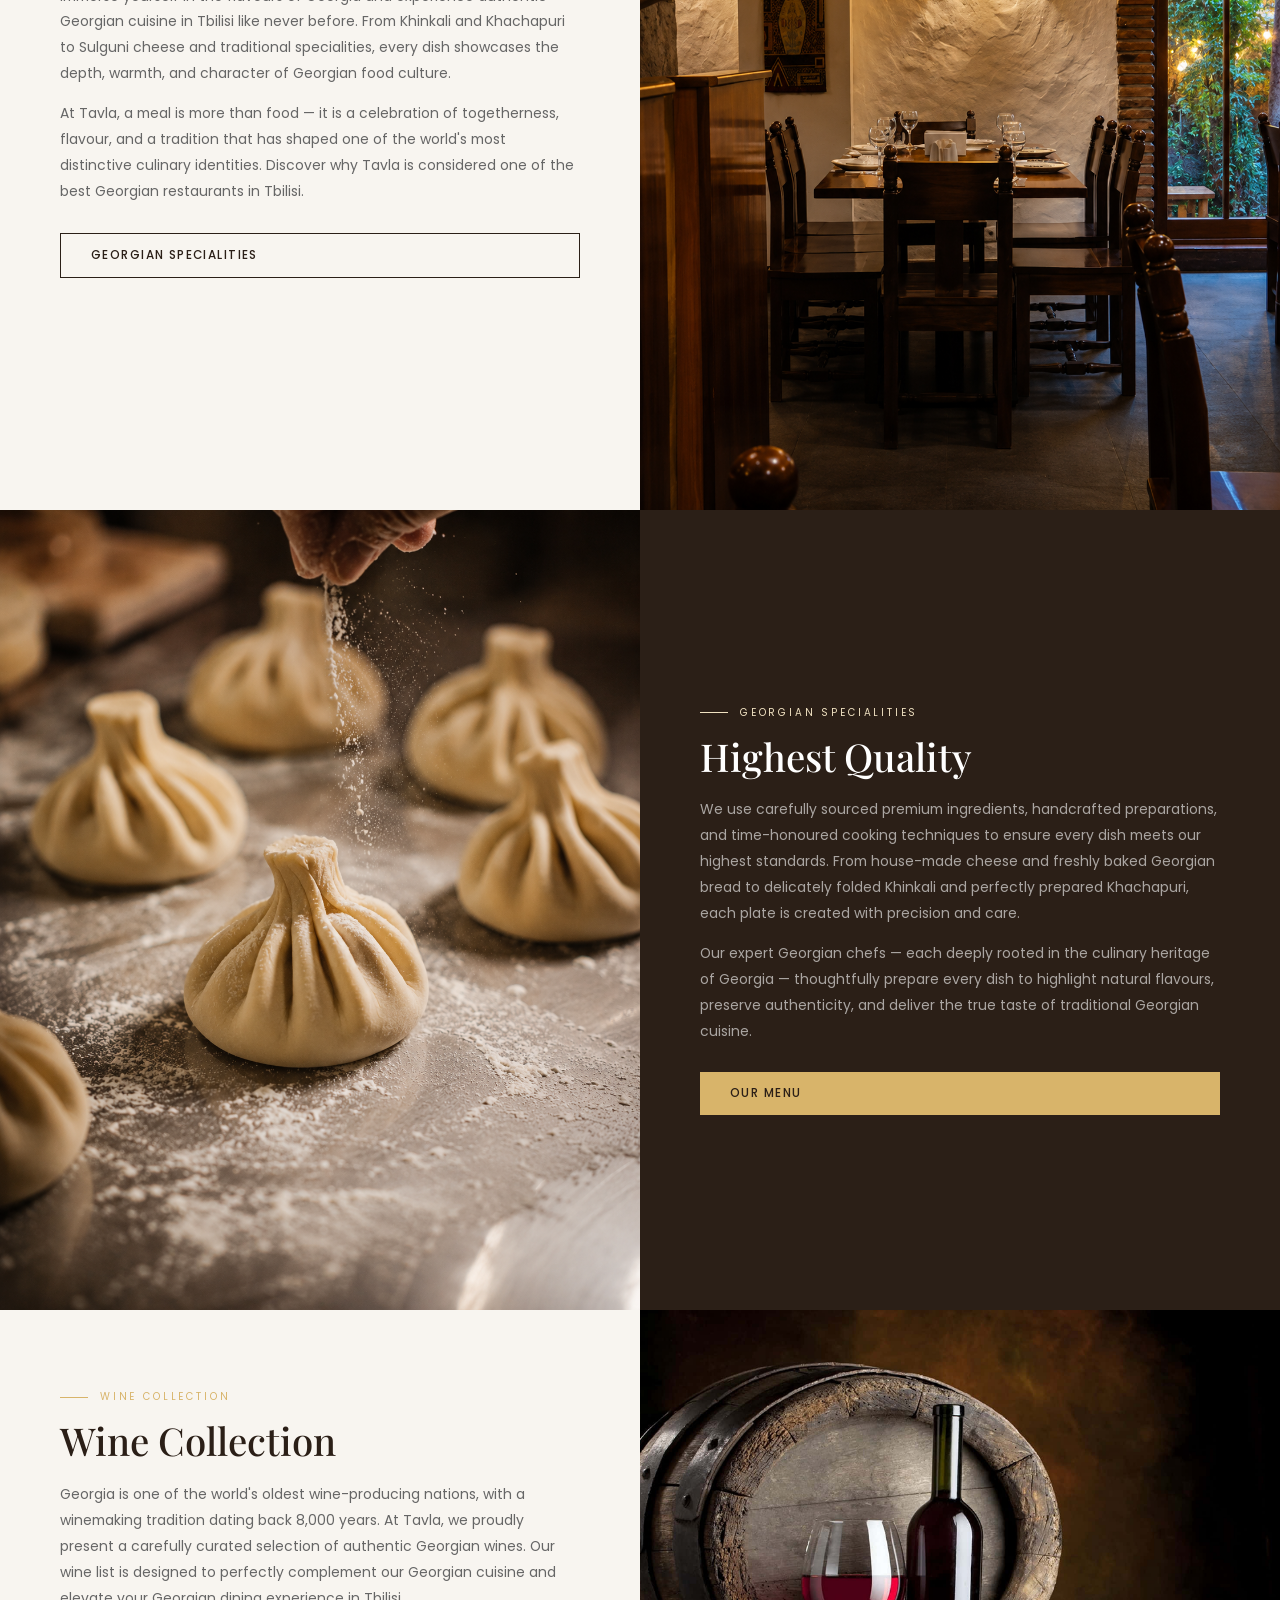
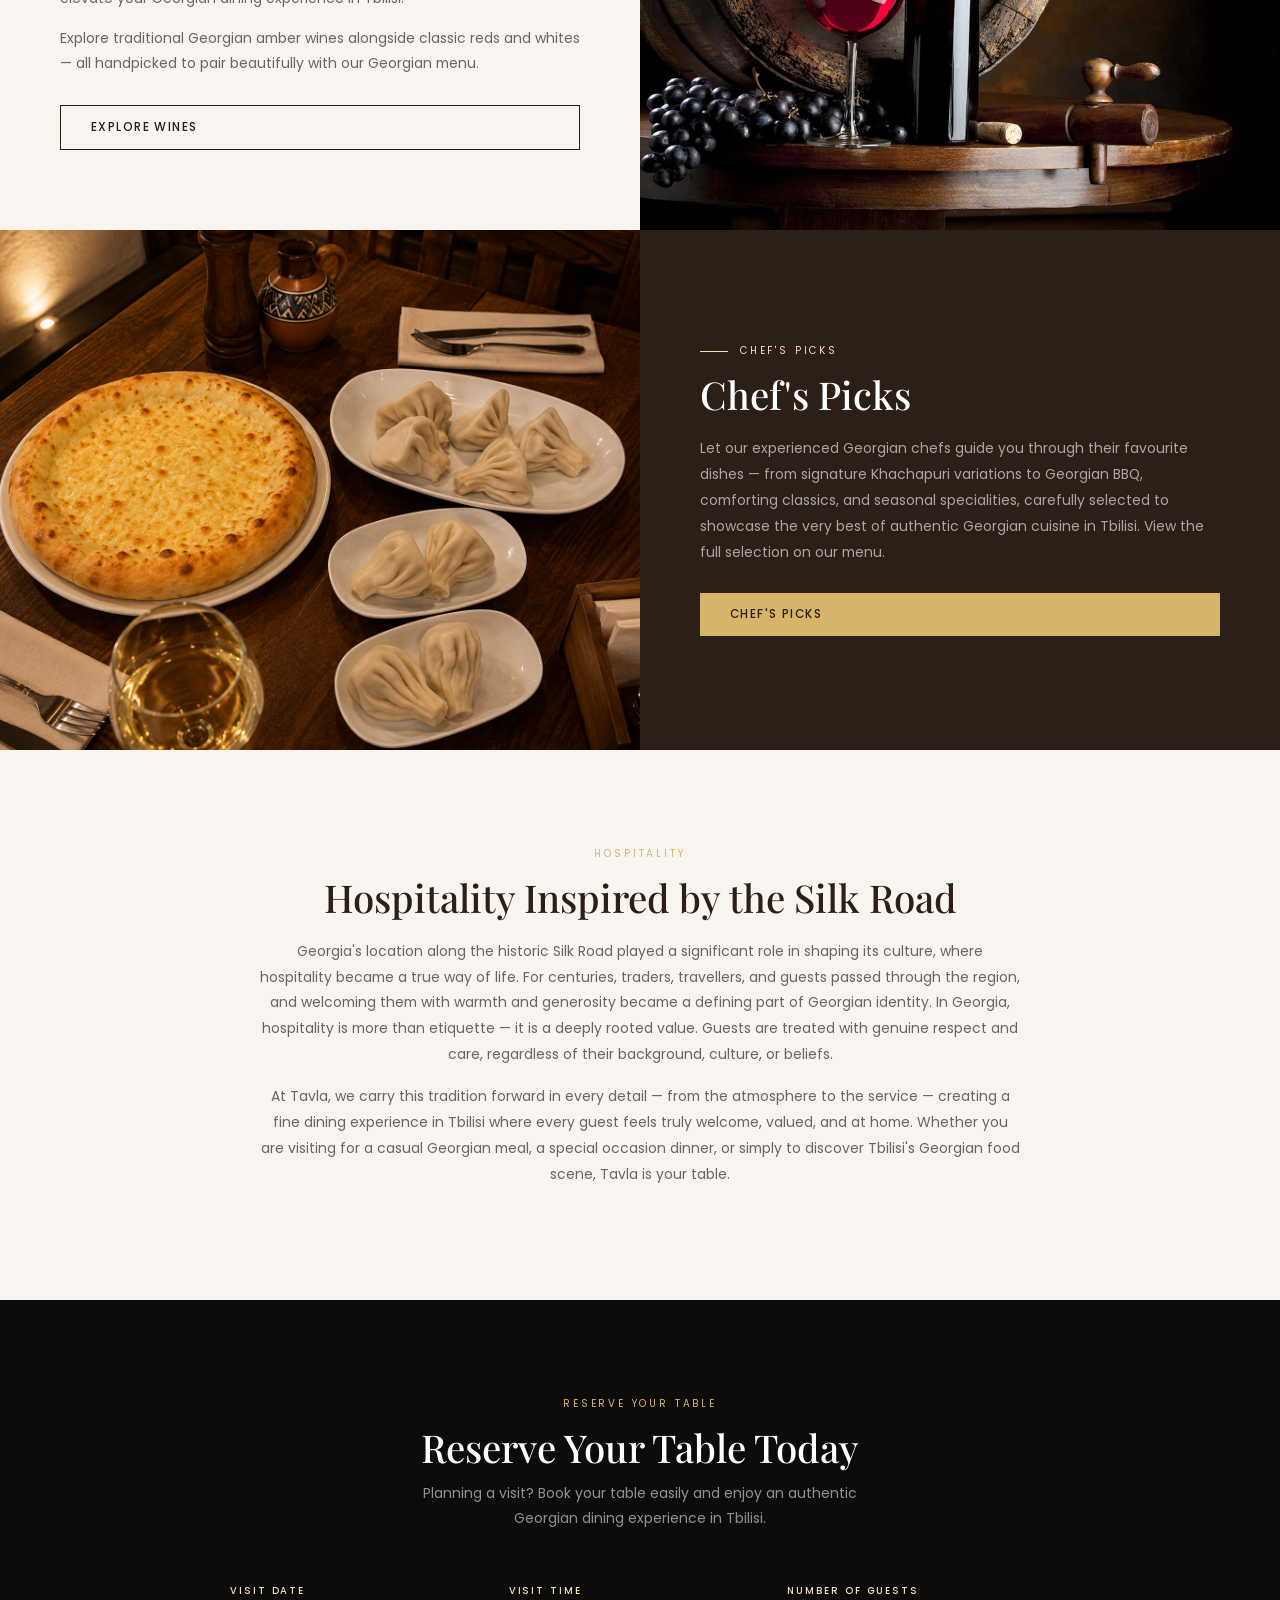
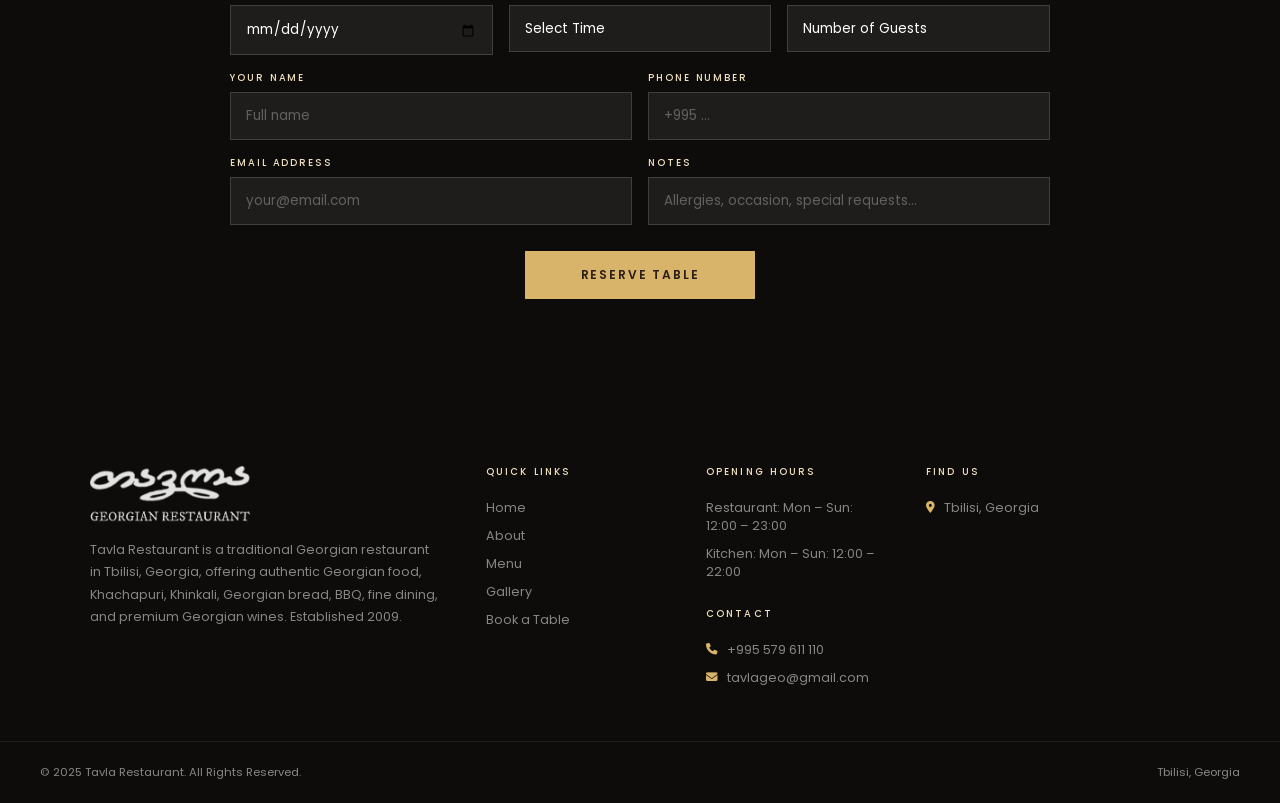
==== commit 116edc7a: "push" ====
--- a/index.html
+++ b/index.html
@@ -3,7 +3,7 @@
 <head>
   <meta charset="UTF-8" />
   <meta name="viewport" content="width=device-width, initial-scale=1.0" />
-  <title>Tavla | თავლა – Authentic Georgian Restaurant in Tbilisi</title>
+  <title>Tavla | თავლა – Georgian Restaurant in Tbilisi</title>
   <meta name="description" content="Tavla (თავლა) – Authentic Georgian restaurant in Tbilisi. Khachapuri, Khinkali, Georgian BBQ, and premium Georgian wines since 2009." />
   <link rel="preconnect" href="https://fonts.googleapis.com" />
   <link rel="preconnect" href="https://fonts.gstatic.com" crossorigin />
@@ -18,9 +18,9 @@
 <div class="mob-nav" id="mobNav">
   <nav class="mob-nav-links">
     <a href="#" onclick="closeMob()">Home</a>
-    <a href="#about" onclick="closeMob()">About Us</a>
-    <a href="#menu" onclick="closeMob()">Menu</a>
-    <a href="#wines" onclick="closeMob()">Wines</a>
+    <a href="about.html" onclick="closeMob()">About Us</a>
+    <a href="menu.html" onclick="closeMob()">Menu</a>
+    <a href="drinks.html" onclick="closeMob()">Drinks</a>
     <a href="#reservation" onclick="closeMob()">Book a Table</a>
     <a href="#contact" onclick="closeMob()">Contact Us</a>
   </nav>
@@ -34,9 +34,9 @@
     </a>
     <ul class="nav-menu">
       <li><a href="#">Home</a></li>
-      <li><a href="#about">About Us</a></li>
-      <li><a href="#menu">Menu</a></li>
-      <li><a href="#wines">Wines</a></li>
+      <li><a href="about.html">About Us</a></li>
+      <li><a href="menu.html">Menu</a></li>
+      <li><a href="drinks.html">Drinks</a></li>
       <li><a href="#contact">Contact Us</a></li>
       <li><a href="#reservation" class="nav-book">Book a Table</a></li>
     </ul>
@@ -56,10 +56,10 @@
           Tavla თავლა invites you to experience the true essence of Georgian cuisine in Tbilisi
         </h1>
         <p class="hero-p">
-          Since 2009, our restaurant in Tbilisi has been a leading destination for authentic Georgian cuisine, where tradition, flavour, and warm hospitality come together. We proudly serve freshly baked <a href="#menu">Khachapuri</a>, hand-folded <a href="#menu">Khinkali</a>, and expertly grilled <a href="#menu">Georgian BBQ</a>.
+          Since 2009, our restaurant in Tbilisi has been a leading destination for authentic Georgian cuisine, where tradition, flavour, and warm hospitality come together. We proudly serve freshly baked <a href="menu.html">Khachapuri</a>, hand-folded <a href="menu.html">Khinkali</a>, and expertly grilled <a href="menu.html">Georgian BBQ</a>.
         </p>
         <div class="hero-btns">
-          <a href="#menu" class="btn btn-primary">View Menu</a>
+          <a href="menu.html" class="btn btn-primary">View Menu</a>
           <a href="#reservation" class="btn btn-outline-w">Reserve a Table</a>
         </div>
       </div>
@@ -69,13 +69,13 @@
       <div class="hero-right-ov"></div>
       <div class="hero-dishes">
         <div class="hdish">
-          <div class="hdish-img"><img src="https://images.unsplash.com/photo-1626804475297-41608ea09aeb?w=200&q=75&auto=format&fit=crop" alt="Khachapuri"/></div>
+          <div class="hdish-img"><img src="./images/index-khachapuri.png" alt="Khachapuri"/></div>
           <div class="hdish-name">Khachapuri</div>
           <div class="hdish-sub">Georgian cheese bread</div>
           <div class="hdish-stars">★★★★★</div>
         </div>
         <div class="hdish">
-          <div class="hdish-img"><img src="https://images.unsplash.com/photo-1576402187878-974f70c890a5?w=200&q=75&auto=format&fit=crop" alt="Khinkali"/></div>
+          <div class="hdish-img"><img src="./images/index-khinkali.png" alt="Khinkali"/></div>
           <div class="hdish-name">Khinkali</div>
           <div class="hdish-sub">Traditional dumplings</div>
           <div class="hdish-stars">★★★★★</div>
@@ -118,7 +118,7 @@
         <h2 class="sec-h2">Tavla – One of Tbilisi's Finest Georgian Restaurants</h2>
         <p class="sec-p">Tavla (თავლა) is a traditional Georgian restaurant in Tbilisi, offering authentic flavours, warm hospitality, and a true taste of Georgia. We are a leading destination for those seeking authentic Georgian cuisine, including Khinkali, Khachapuri, and premium Georgian wine. At Tavla, every dish is crafted with tradition and quality, creating a memorable Georgian dining experience in the heart of Tbilisi.</p>
         <p class="sec-p" style="margin-top:15px">At Tavla, our expert Georgian chefs use traditional recipes passed down over generations to create authentic meals that reflect the true essence of Georgian cuisine. From freshly baked Georgian bread to rich and flavorful Khachapuri, Georgian BBQ, fresh vegetables, herbs, and signature sauces, every dish is prepared to deliver an unforgettable Georgian meal.</p>
-        <a href="#menu" class="btn btn-dark" style="margin-top:28px;display:inline-block">Read More</a>
+        <a href="menu.html" class="btn btn-dark" style="margin-top:28px;display:inline-block">Read More</a>
       </div>
     </div>
   </div>
@@ -133,7 +133,7 @@
         <h2 class="sec-h2">House-Made Georgian Cheese &amp; Freshly Baked Khachapuri</h2>
         <p class="sec-p">One of the defining elements of Georgian cuisine is cheese, with a history spanning more than 2,000 years. At Tavla, we continue this tradition by preparing house-made Georgian cheese in-house — ensuring freshness, richness, and authenticity in every bite. This dedication allows us to recreate the true flavours of Georgia — something you can taste in every dish, especially in our freshly baked Khachapuri. Tavla is widely regarded as the best Khachapuri restaurant in Tbilisi.</p>
         <p class="sec-p" style="margin-top:14px">Explore our full Georgian menu, from classic starters to chef's picks and seasonal specialities.</p>
-        <a href="#reservation" class="btn btn-gold" style="margin-top:28px;display:inline-block">View Full Menu</a>
+        <a href="menu.html" class="btn btn-gold" style="margin-top:28px;display:inline-block">View Full Menu</a>
       </div>
       <div class="menu-img fi">
         <img src="images/index-menu1.png" alt="Khachapuri Tavla"/>
@@ -169,7 +169,7 @@
       <h2 class="sec-h2">Highest Quality</h2>
       <p class="sec-p">We use carefully sourced premium ingredients, handcrafted preparations, and time-honoured cooking techniques to ensure every dish meets our highest standards. From house-made cheese and freshly baked Georgian bread to delicately folded Khinkali and perfectly prepared Khachapuri, each plate is created with precision and care.</p>
       <p class="sec-p" style="margin-top:14px">Our expert Georgian chefs — each deeply rooted in the culinary heritage of Georgia — thoughtfully prepare every dish to highlight natural flavours, preserve authenticity, and deliver the true taste of traditional Georgian cuisine.</p>
-      <a href="#reservation" class="btn btn-gold" style="margin-top:28px;display:inline-block">Our Menu</a>
+      <a href="menu.html" class="btn btn-gold" style="margin-top:28px;display:inline-block">Our Menu</a>
     </div>
   </div>
 </div>
@@ -270,16 +270,16 @@
   <div class="container">
     <div class="footer-grid">
       <div>
-        <div class="foot-brand"><img src="images/tavla-hero -hero.png" alt="Tavla" class="foot-logo"/></div>
+        <div class="foot-brand"><img src="images/tavla-nav-hero.png" alt="Tavla" class="foot-logo"/></div>
         <p class="foot-about">Tavla Restaurant is a traditional Georgian restaurant in Tbilisi, Georgia, offering authentic Georgian food, Khachapuri, Khinkali, Georgian bread, BBQ, fine dining, and premium Georgian wines. Established 2009.</p>
       </div>
       <div>
         <h4>Quick Links</h4>
         <ul>
           <li><a href="#">Home</a></li>
-          <li><a href="#about">About</a></li>
-          <li><a href="#menu">Menu</a></li>
-          <li><a href="#wines">Wines</a></li>
+          <li><a href="about.html">About</a></li>
+          <li><a href="menu.html">Menu</a></li>
+          <li><a href="#gallery">Gallery</a></li>
           <li><a href="#reservation">Book a Table</a></li>
         </ul>
       </div>
--- a/styles.css
+++ b/styles.css
@@ -11,7 +11,7 @@
   --grey:#666;
 }
 /* NAVBAR */
-.navbar{position:fixed;top:0;left:0;width:100%;z-index:999;background:transparent;display:flex;align-items:center;justify-content:center;height:96px;transition:background .28s ease,backdrop-filter .28s ease,-webkit-backdrop-filter .28s ease,box-shadow .28s ease}
+.navbar{position:fixed;top:0;left:0;width:100%;z-index:999;background:rgba(25,18,13,.72);backdrop-filter:blur(12px);-webkit-backdrop-filter:blur(12px);box-shadow:0 10px 30px rgba(0,0,0,.22);display:flex;align-items:center;justify-content:center;height:96px;transition:background .28s ease,backdrop-filter .28s ease,-webkit-backdrop-filter .28s ease,box-shadow .28s ease}
 .navbar-inner{width:100%;max-width:1200px;display:flex;align-items:center;justify-content:space-between;padding:0 40px}
 .navbar.scrolled{background:rgba(25,18,13,.72);backdrop-filter:blur(12px);-webkit-backdrop-filter:blur(12px);box-shadow:0 10px 30px rgba(0,0,0,.22)}
 .nav-brand{display:flex;align-items:center;color:#fff;line-height:1}
@@ -61,7 +61,7 @@
 .btn-outline-d:hover{background:var(--navy);color:#fff}
 /* hero dish bar — overlay on image bottom */
 .hero-dishes{position:absolute;bottom:0;left:0;right:0;display:flex;justify-content:center;background:linear-gradient(to top,rgba(14,12,10,.88) 0%,rgba(14,12,10,.5) 100%);backdrop-filter:blur(2px);-webkit-backdrop-filter:blur(2px)}
-.hdish{display:grid;grid-template-columns:56px 1fr;grid-template-rows:auto auto auto;align-items:center;column-gap:14px;padding:18px 36px}
+.hdish{display:grid;grid-template-columns:56px 1fr;grid-template-rows:auto auto auto;align-items:center;column-gap:14px;padding:18px 18px}
 .hdish:not(:last-child){border-right:1px solid rgba(255,255,255,.12)}
 .hdish-img{grid-column:1;grid-row:1/4;width:56px;height:56px;border-radius:50%;overflow:hidden}
 .hdish-img img{width:100%;height:100%;object-fit:cover}
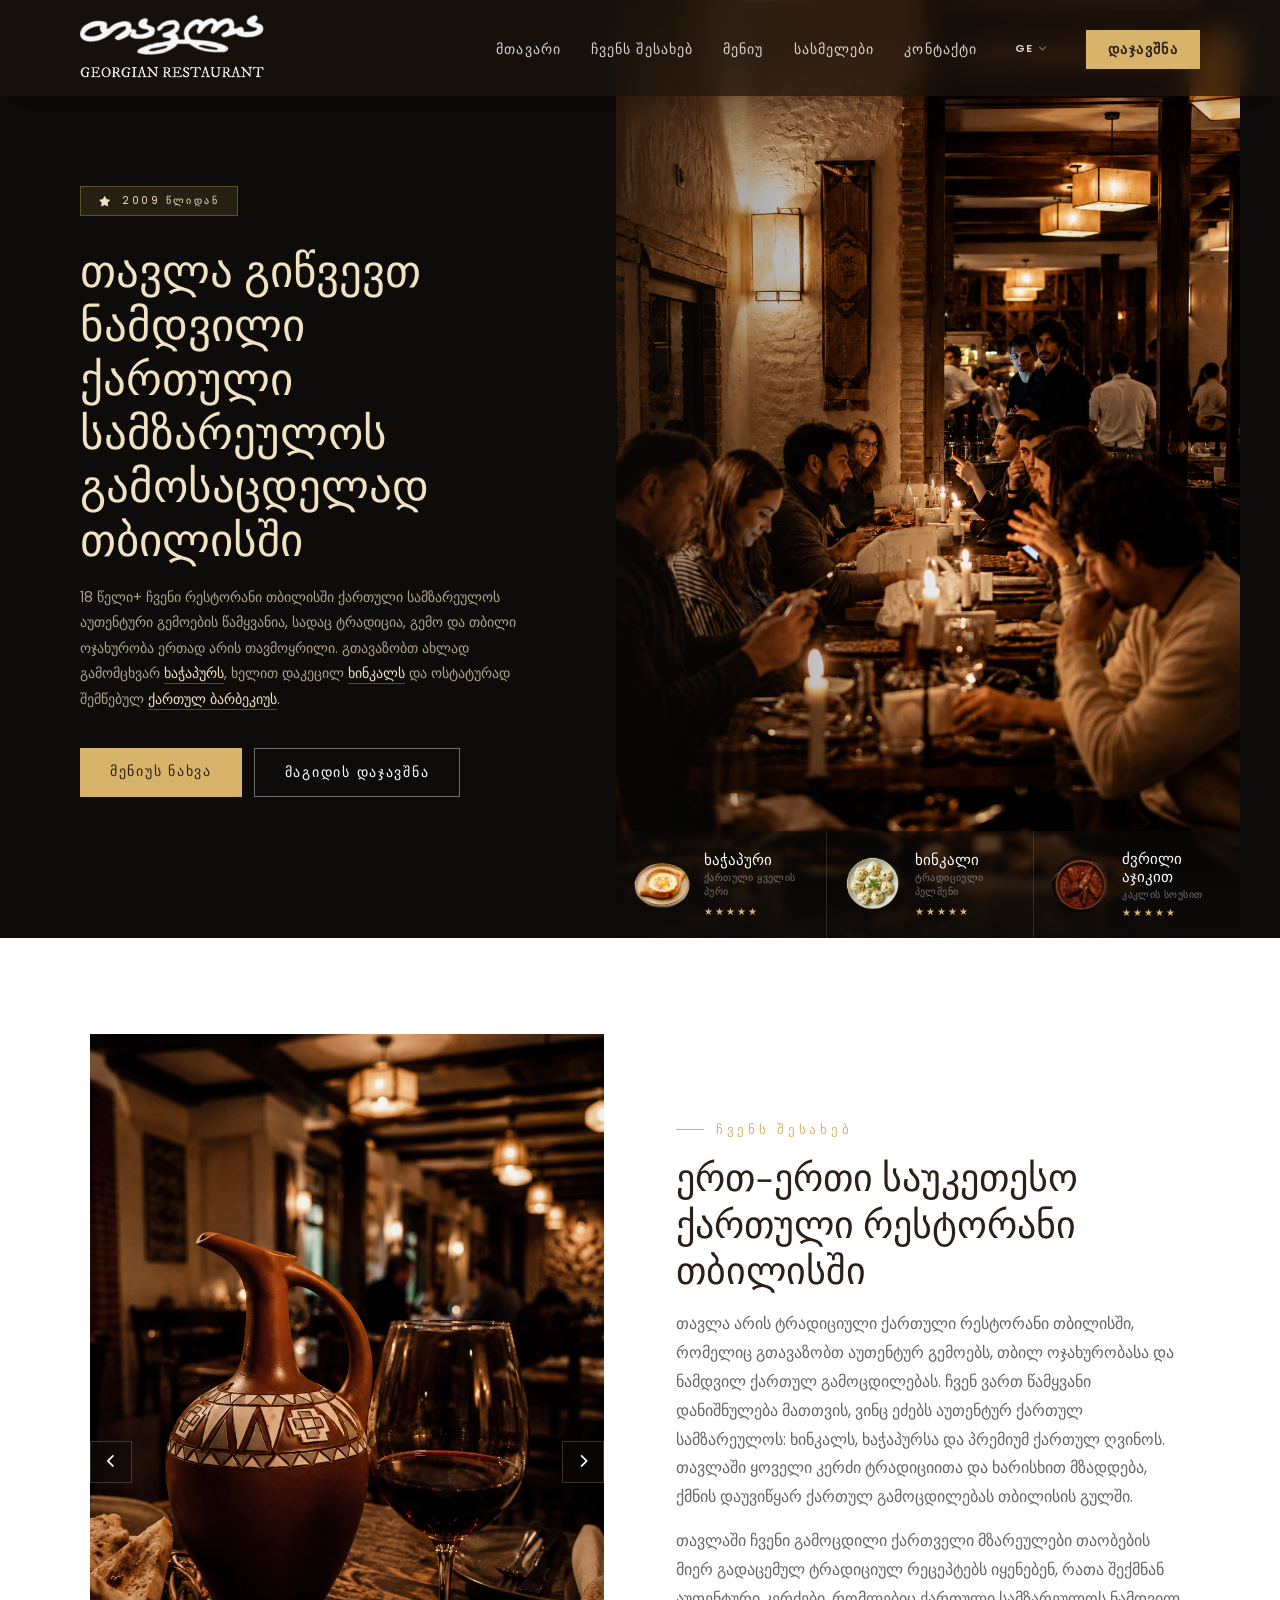
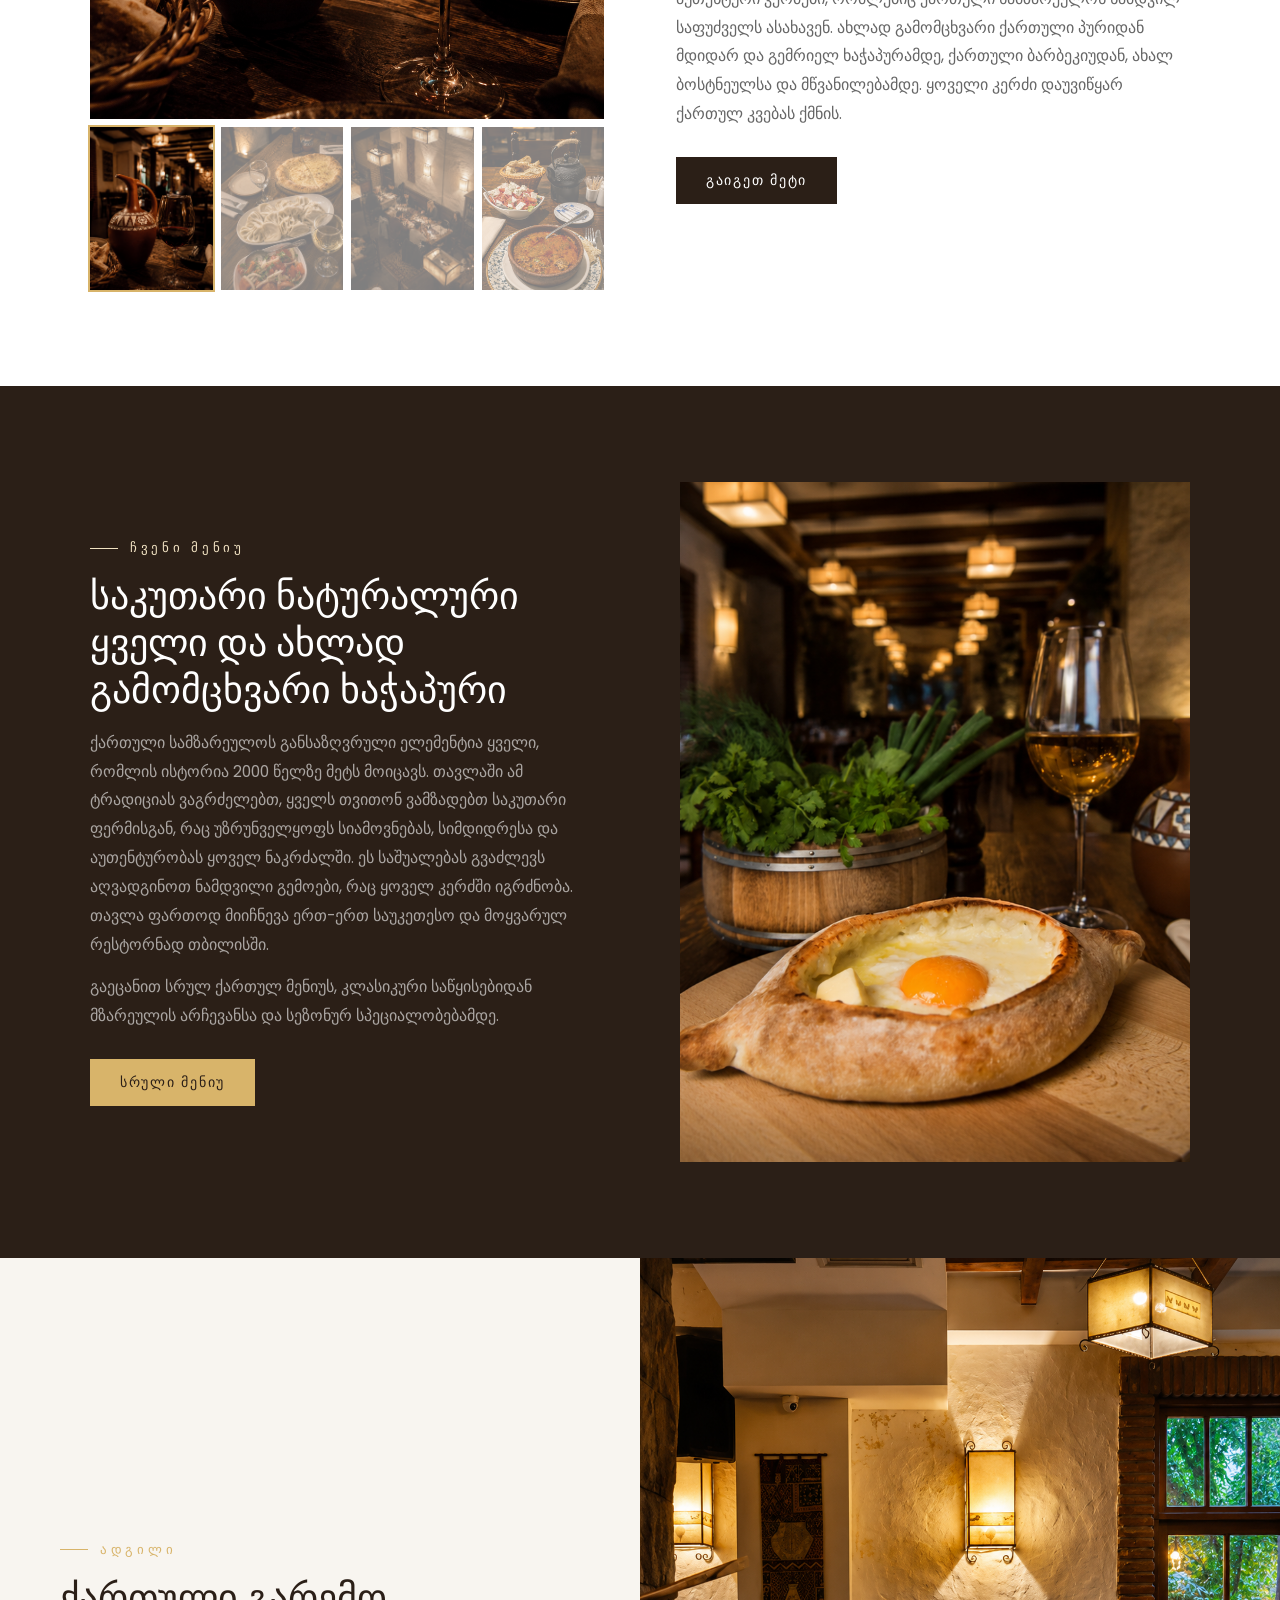
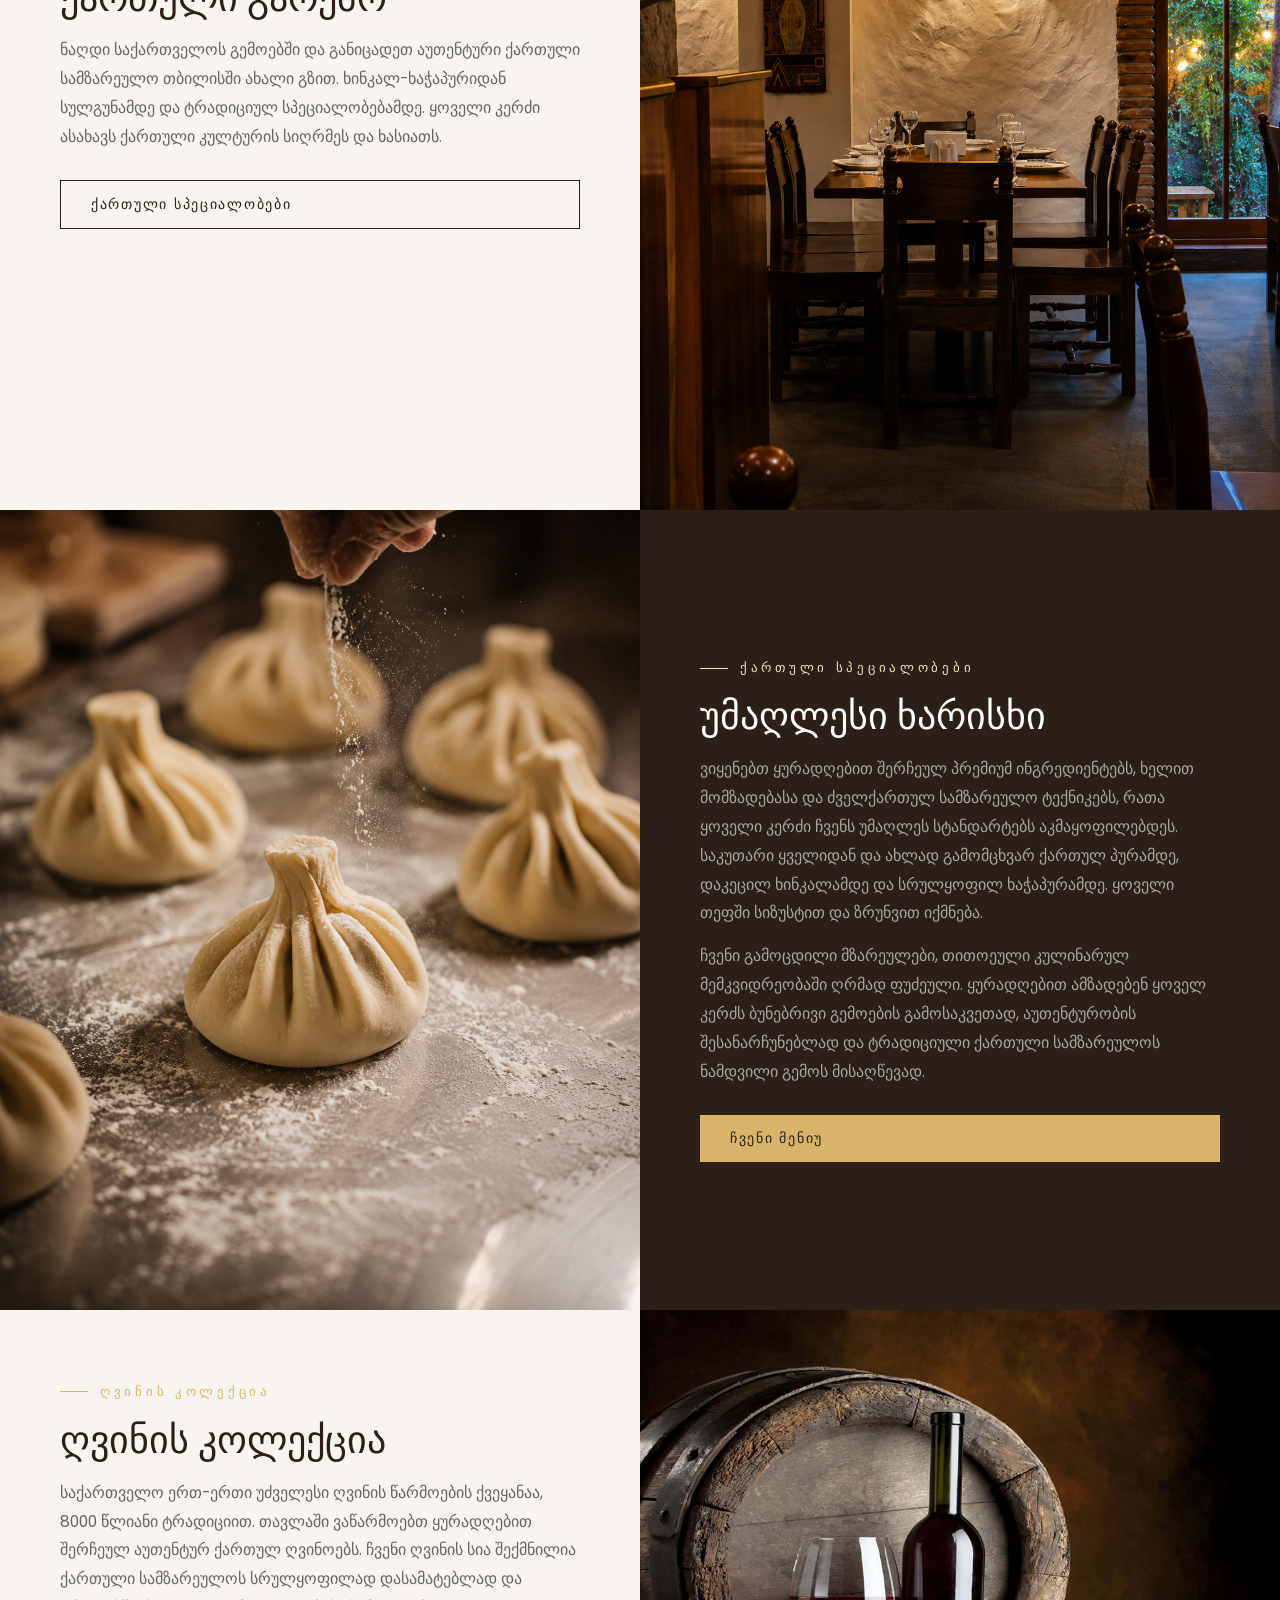
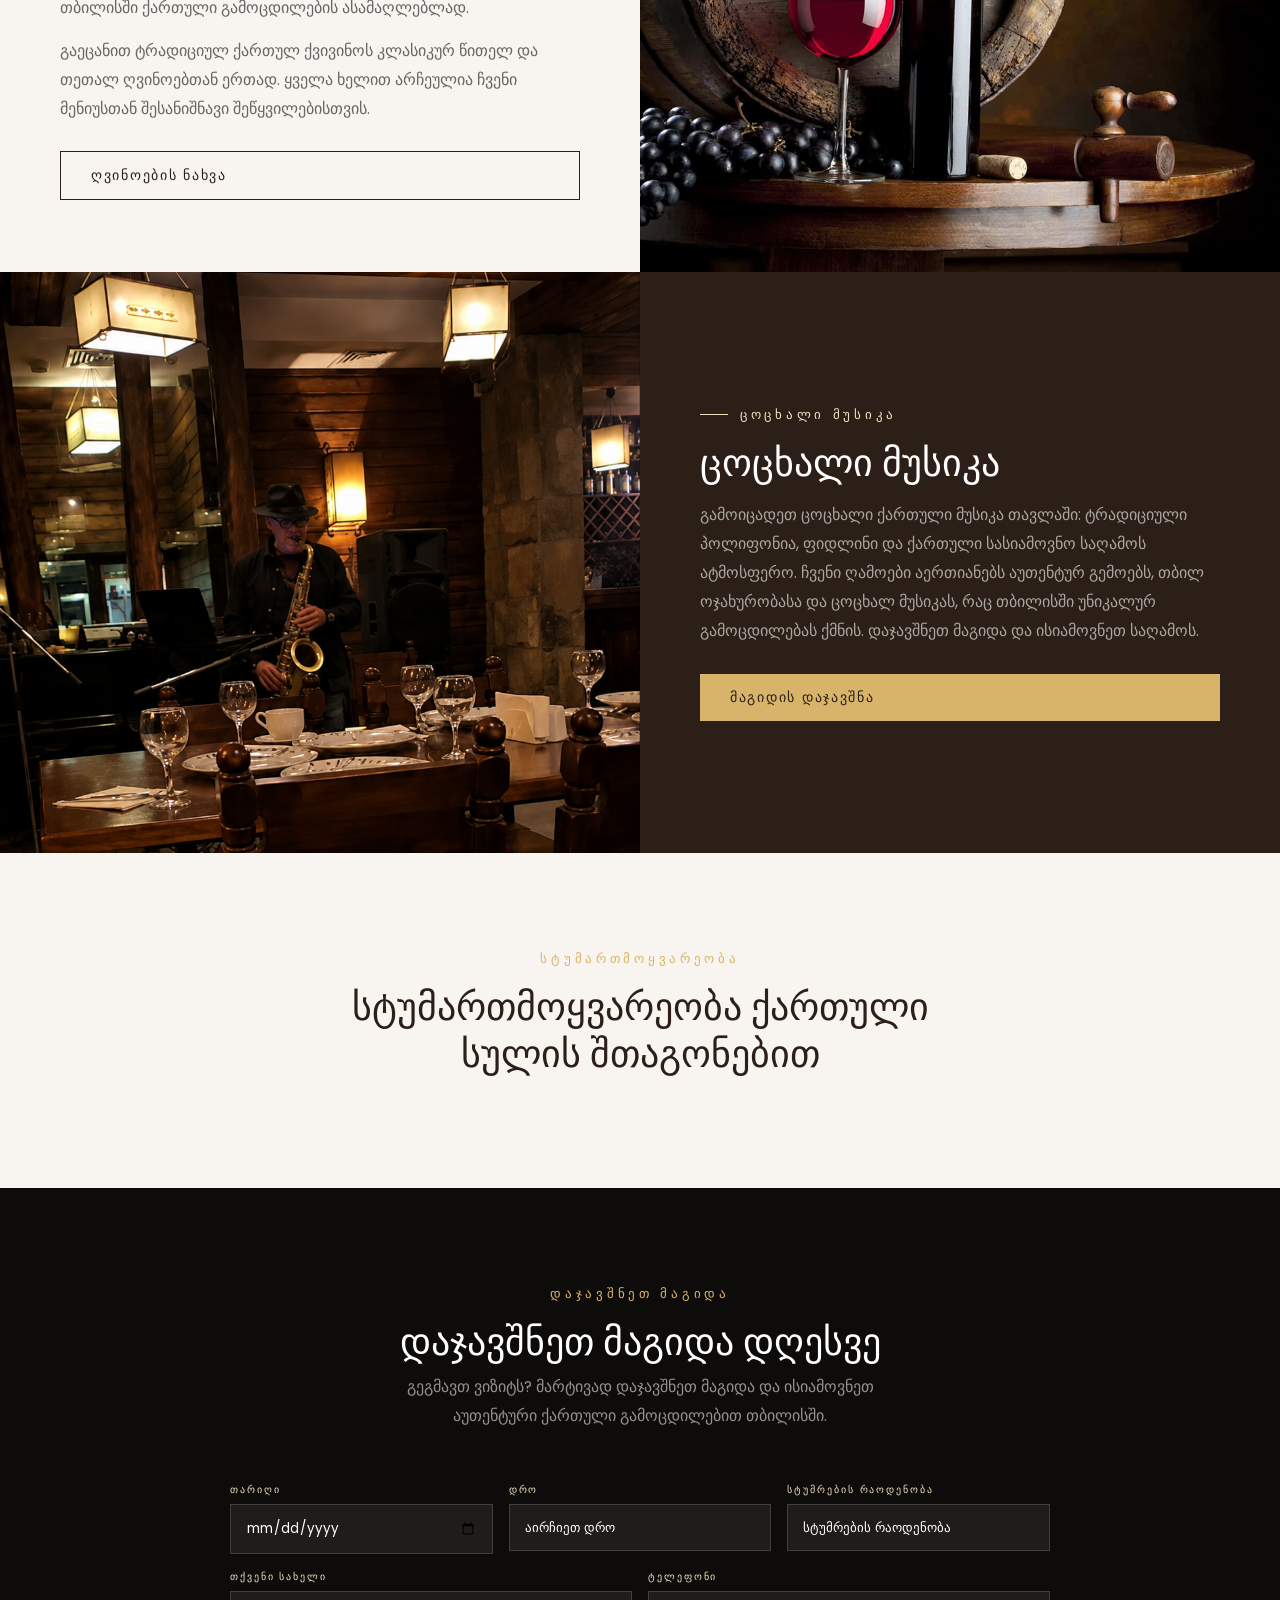
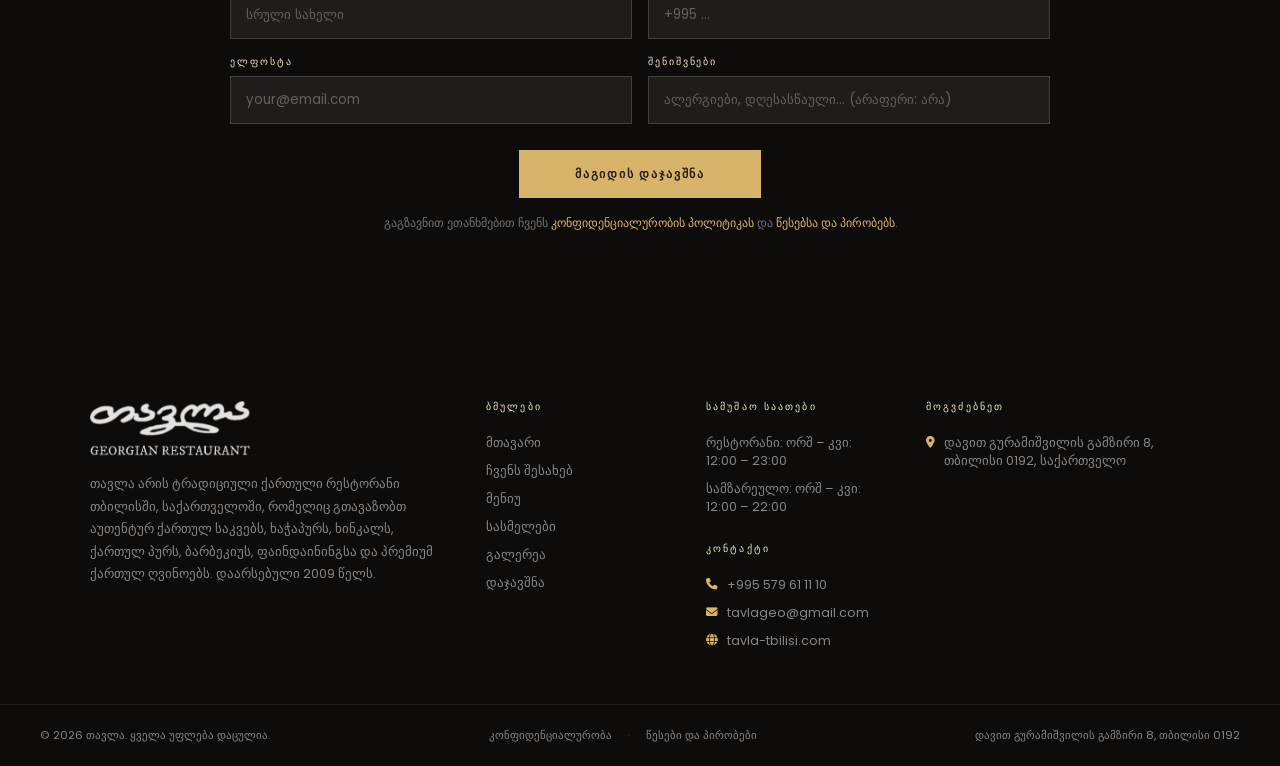
==== commit a48337b7: "Update language settings and content localization across multiple HTML files; add language dropdowns" ====
--- a/index.html
+++ b/index.html
@@ -1,29 +1,93 @@
 <!DOCTYPE html>
-<html lang="en">
+<html lang="ka">
 <head>
   <meta charset="UTF-8" />
   <meta name="viewport" content="width=device-width, initial-scale=1.0" />
-  <title>Tavla | თავლა – Georgian Restaurant in Tbilisi</title>
-  <meta name="description" content="Tavla (თავლა) – Authentic Georgian restaurant in Tbilisi. Khachapuri, Khinkali, Georgian BBQ, and premium Georgian wines since 2009." />
+  <title>Tavla | თავლა – ქართული რესტორანი თბილისში</title>
+  <meta name="description" content="თავლა – აუთენტური ქართული რესტორანი თბილისში. ხაჭაპური, ხინკალი, ქართული ბარბეკიუ და პრემიუმ ქართული ღვინო 2009 წლიდან." />
   <link rel="preconnect" href="https://fonts.googleapis.com" />
   <link rel="preconnect" href="https://fonts.gstatic.com" crossorigin />
   <link href="https://fonts.googleapis.com/css2?family=Playfair+Display:ital,wght@0,400;0,500;0,600;1,400&family=Poppins:wght@300;400;500;600&display=swap" rel="stylesheet" />
   <link rel="stylesheet" href="https://cdnjs.cloudflare.com/ajax/libs/font-awesome/6.5.0/css/all.min.css" />
+  <link rel="stylesheet" href="js/lenis.css" />
   <link rel="stylesheet" href="styles.css" />
   <link rel="icon" type="image/png" href="images/favicon.png" />
+  <style>
+    .lang-dropdown { position: relative; flex-shrink: 0; }
+    .lang-current {
+      background: none; border: none;
+      color: rgba(255,255,255,.82);
+      font-family: 'Poppins', sans-serif;
+      font-size: .7rem; font-weight: 600;
+      letter-spacing: .12em; text-transform: uppercase;
+      cursor: pointer; padding: 5px 8px;
+      display: flex; align-items: center; gap: 5px;
+      transition: color .2s;
+    }
+    .lang-current:hover { color: #fff; }
+    .lang-current i { font-size: .5rem; opacity: .55; transition: transform .2s; }
+    .lang-dropdown.open .lang-current i,
+    .lang-dropdown:hover .lang-current i { transform: rotate(180deg); }
+    .lang-drop-menu {
+      position: absolute; top: calc(100% + 6px); right: 0;
+      min-width: 54px;
+      background: rgba(14,12,10,.97);
+      border: 1px solid rgba(255,255,255,.1);
+      border-radius: 4px; padding: 4px 0;
+      opacity: 0; visibility: hidden;
+      transform: translateY(-4px);
+      transition: opacity .2s, transform .2s, visibility .2s;
+      z-index: 1100;
+      box-shadow: 0 8px 24px rgba(0,0,0,.35);
+    }
+    .lang-dropdown:hover .lang-drop-menu,
+    .lang-dropdown.open .lang-drop-menu {
+      opacity: 1; visibility: visible; transform: translateY(0);
+    }
+    .lang-opt {
+      display: block; width: 100%;
+      background: none; border: none;
+      color: rgba(255,255,255,.55);
+      font-family: 'Poppins', sans-serif;
+      font-size: .7rem; font-weight: 500;
+      letter-spacing: .12em; text-transform: uppercase;
+      cursor: pointer; padding: 7px 14px;
+      text-align: left; transition: color .2s, background .2s;
+    }
+    .lang-opt:hover { color: #fff; background: rgba(255,255,255,.06); }
+    .mob-lang-wrap {
+      display: none;
+      padding: 14px 28px 20px;
+      border-top: 1px solid rgba(255,255,255,.07);
+    }
+    .mob-lang-wrap .lang-dropdown { display: inline-block; }
+    .mob-lang-wrap .lang-drop-menu { left: 0; right: auto; }
+    @media(max-width:960px){
+      .mob-lang-wrap { display: block; }
+    }
+  </style>
 </head>
 <body>
 
 <!-- MOBILE NAV DROPDOWN -->
 <div class="mob-nav" id="mobNav">
   <nav class="mob-nav-links">
-    <a href="#" onclick="closeMob()">Home</a>
-    <a href="about.html" onclick="closeMob()">About Us</a>
-    <a href="menu.html" onclick="closeMob()">Menu</a>
-    <a href="drinks.html" onclick="closeMob()">Drinks</a>
-    <a href="#reservation" onclick="closeMob()">Book a Table</a>
-    <a href="#contact" onclick="closeMob()">Contact Us</a>
+    <a href="#" onclick="closeMob()" data-ge="მთავარი" data-en="Home" data-ru="Главная">მთავარი</a>
+    <a href="about.html" onclick="closeMob()" data-ge="ჩვენს შესახებ" data-en="About Us" data-ru="О нас">ჩვენს შესახებ</a>
+    <a href="menu.html" onclick="closeMob()" data-ge="მენიუ" data-en="Menu" data-ru="Меню">მენიუ</a>
+    <a href="drinks.html" onclick="closeMob()" data-ge="სასმელები" data-en="Drinks" data-ru="Напитки">სასმელები</a>
+    <a href="#reservation" onclick="closeMob()" data-ge="დაჯავშნა" data-en="Book a Table" data-ru="Забронировать">დაჯავშნა</a>
+    <a href="#contact" onclick="closeMob()" data-ge="კონტაქტი" data-en="Contact Us" data-ru="Контакты">კონტაქტი</a>
   </nav>
+  <div class="mob-lang-wrap">
+    <div class="lang-dropdown" id="mobLangDropdown">
+      <button class="lang-current" type="button" aria-haspopup="listbox" aria-expanded="false">GE <i class="fa fa-chevron-down"></i></button>
+      <div class="lang-drop-menu" role="listbox">
+        <button type="button" class="lang-opt" data-lang="en">EN</button>
+        <button type="button" class="lang-opt" data-lang="ru">RU</button>
+      </div>
+    </div>
+  </div>
 </div>
 
 <!-- NAVBAR -->
@@ -33,12 +97,21 @@
       <img src="images/tavla-nav-hero.png" alt="Tavla" class="nav-logo"/>
     </a>
     <ul class="nav-menu">
-      <li><a href="#">Home</a></li>
-      <li><a href="about.html">About Us</a></li>
-      <li><a href="menu.html">Menu</a></li>
-      <li><a href="drinks.html">Drinks</a></li>
-      <li><a href="#contact">Contact Us</a></li>
-      <li><a href="#reservation" class="nav-book">Book a Table</a></li>
+      <li><a href="#" data-ge="მთავარი" data-en="Home" data-ru="Главная">მთავარი</a></li>
+      <li><a href="about.html" data-ge="ჩვენს შესახებ" data-en="About Us" data-ru="О нас">ჩვენს შესახებ</a></li>
+      <li><a href="menu.html" data-ge="მენიუ" data-en="Menu" data-ru="Меню">მენიუ</a></li>
+      <li><a href="drinks.html" data-ge="სასმელები" data-en="Drinks" data-ru="Напитки">სასმელები</a></li>
+      <li><a href="#contact" data-ge="კონტაქტი" data-en="Contact Us" data-ru="Контакты">კონტაქტი</a></li>
+      <li class="nav-lang">
+        <div class="lang-dropdown" id="langDropdown">
+          <button class="lang-current" type="button" id="langCurrent" aria-haspopup="listbox" aria-expanded="false">GE <i class="fa fa-chevron-down"></i></button>
+          <div class="lang-drop-menu" id="langDropMenu" role="listbox">
+            <button type="button" class="lang-opt" data-lang="en">EN</button>
+            <button type="button" class="lang-opt" data-lang="ru">RU</button>
+          </div>
+        </div>
+      </li>
+      <li><a href="#reservation" class="nav-book" data-ge="დაჯავშნა" data-en="Book a Table" data-ru="Забронировать">დაჯავშნა</a></li>
     </ul>
     <div class="hamburger" id="hamburger" onclick="toggleMob()">
       <span></span><span></span><span></span>
@@ -51,16 +124,12 @@
   <div class="hero-split">
     <div class="hero-left">
       <div style="max-width:440px">
-        <div class="hero-badge"><i class="fa fa-star"></i> Established in 2009</div>
-        <h1 class="hero-h1">
-          Tavla თავლა invites you to experience the true essence of Georgian cuisine in Tbilisi
-        </h1>
-        <p class="hero-p">
-          Since 2009, our restaurant in Tbilisi has been a leading destination for authentic Georgian cuisine, where tradition, flavour, and warm hospitality come together. We proudly serve freshly baked <a href="menu.html">Khachapuri</a>, hand-folded <a href="menu.html">Khinkali</a>, and expertly grilled <a href="menu.html">Georgian BBQ</a>.
-        </p>
+        <div class="hero-badge"><i class="fa fa-star"></i> <span data-ge="2009 წლიდან" data-en="Established in 2009" data-ru="С 2009 года">2009 წლიდან</span></div>
+        <h1 class="hero-h1" data-ge="თავლა გიწვევთ ნამდვილი ქართული სამზარეულოს გამოსაცდელად თბილისში" data-en="Tavla თავლა invites you to experience the true essence of Georgian cuisine in Tbilisi" data-ru="Тавла приглашает вас познакомиться с истинной сущностью грузинской кухни в Тбилиси">თავლა გიწვევთ ქართული სამზარეულოს ნამდვილ საფუძველს განიცადოთ თბილისში</h1>
+        <p class="hero-p" data-i18n-html data-ge="18 წელი+ ჩვენი რესტორანი თბილისში ქართული სამზარეულოს აუთენტური გემოების წამყვანია, სადაც ტრადიცია, გემო და თბილი ოჯახურობა ერთად არის თავმოყრილი. გთავაზობთ ახლად გამომცხვარ <a href=&quot;menu.html&quot;>ხაჭაპურს</a>, ხელით დაკეცილ <a href=&quot;menu.html&quot;>ხინკალს</a> და ოსტატურად შემწებულ <a href=&quot;menu.html&quot;>ქართულ ბარბეკიუს</a>." data-en="Since 2009, our restaurant in Tbilisi has been a leading destination for authentic Georgian cuisine, where tradition, flavour, and warm hospitality come together. We proudly serve freshly baked <a href=&quot;menu.html&quot;>Khachapuri</a>, hand-folded <a href=&quot;menu.html&quot;>Khinkali</a>, and expertly grilled <a href=&quot;menu.html&quot;>Georgian BBQ</a>." data-ru="С 2009 года наш ресторан в Тбилиси является одним из лучших мест аутентичной грузинской кухни, где сочетаются традиции, вкус и тёплое гостеприимство. Мы гордимся свежевыпеченным <a href=&quot;menu.html&quot;>хачапури</a>, ручной <a href=&quot;menu.html&quot;>хинкали</a> и мастерски приготовленным <a href=&quot;menu.html&quot;>грузинским барбекю</a>.">2009 წლიდან ჩვენი რესტორანი თბილისში ქართული სამზარეულოს აუთენტური გემოვნების წამყვანი დანიშნულებაა, სადაც ტრადიცია, გემო და თბილი ოჯახურობა ერთადაა. ვემსახურებით ახლად გამომცხვარ <a href="menu.html">ხაჭაპურს</a>, ხელით დაკეცილ <a href="menu.html">ხინკალს</a> და ოსტატურად შემწებულ <a href="menu.html">ქართულ ბარბეკიუს</a>.</p>
         <div class="hero-btns">
-          <a href="menu.html" class="btn btn-primary">View Menu</a>
-          <a href="#reservation" class="btn btn-outline-w">Reserve a Table</a>
+          <a href="menu.html" class="btn btn-primary" data-ge="მენიუს ნახვა" data-en="View Menu" data-ru="Смотреть меню">მენიუს ნახვა</a>
+          <a href="#reservation" class="btn btn-outline-w" data-ge="მაგიდის დაჯავშნა" data-en="Reserve a Table" data-ru="Забронировать стол">მაგიდის დაჯავშნა</a>
         </div>
       </div>
     </div>
@@ -70,20 +139,20 @@
       <div class="hero-dishes">
         <div class="hdish">
           <div class="hdish-img"><img src="./images/index-khachapuri.png" alt="Khachapuri"/></div>
-          <div class="hdish-name">Khachapuri</div>
-          <div class="hdish-sub">Georgian cheese bread</div>
+          <div class="hdish-name" data-ge="ხაჭაპური" data-en="Khachapuri" data-ru="Хачапури">ხაჭაპური</div>
+          <div class="hdish-sub" data-ge="ქართული ყველის პური" data-en="Georgian cheese bread" data-ru="Грузинский сырный хлеб">ქართული ყველის პური</div>
           <div class="hdish-stars">★★★★★</div>
         </div>
         <div class="hdish">
           <div class="hdish-img"><img src="./images/index-khinkali.png" alt="Khinkali"/></div>
-          <div class="hdish-name">Khinkali</div>
-          <div class="hdish-sub">Traditional dumplings</div>
+          <div class="hdish-name" data-ge="ხინკალი" data-en="Khinkali" data-ru="Хинкали">ხინკალი</div>
+          <div class="hdish-sub" data-ge="ტრადიციული პელმენი" data-en="Traditional dumplings" data-ru="Традиционные пельмени">ტრადიციული პელმენი</div>
           <div class="hdish-stars">★★★★★</div>
         </div>
         <div class="hdish">
           <div class="hdish-img"><img src="./images/xbo-neknebi-ajikit.PNG" alt="Georgian Salad"/></div>
-          <div class="hdish-name">Ribs with Ajika</div>
-          <div class="hdish-sub">Walnut dressing</div>
+          <div class="hdish-name" data-ge="ძვრილი აჯიკით" data-en="Ribs with Ajika" data-ru="Рёбра с аджикой">ძვრილი აჯიკით</div>
+          <div class="hdish-sub" data-ge="კაკლის სოუსით" data-en="Walnut dressing" data-ru="Ореховый соус">კაკლის სოუსით</div>
           <div class="hdish-stars">★★★★★</div>
         </div>
       </div>
@@ -100,7 +169,7 @@
           <img src="images/about-us1.png" class="slide active" alt="Tavla interior 1"/>
           <img src="images/about-us2.png" class="slide" alt="Tavla interior 2"/>
           <img src="images/about-us3.png" class="slide" alt="Tavla interior 3"/>
-          <img src="images/about-us4.png" class="slide" alt="Tavla interior 4"/>
+          <img src="images/about-us-gallery.png" class="slide" alt="Tavla interior 4"/>
         </div>
         <div class="slider-nav">
           <button onclick="sNav(-1)" aria-label="Previous"><i class="fa fa-chevron-left"></i></button>
@@ -110,15 +179,15 @@
           <img src="images/about-us1.png" class="active" onclick="sSet(0)" alt="t0"/>
           <img src="images/about-us2.png" onclick="sSet(1)" alt="t1"/>
           <img src="images/about-us3.png" onclick="sSet(2)" alt="t2"/>
-          <img src="images/about-us4.png" onclick="sSet(3)" alt="t3"/>
+          <img src="images/about-us-gallery.png" onclick="sSet(3)" alt="t3"/>
         </div>
       </div>
       <div class="fi">
-        <p class="sec-label">About Us</p>
-        <h2 class="sec-h2">Tavla – One of Tbilisi's Finest Georgian Restaurants</h2>
-        <p class="sec-p">Tavla (თავლა) is a traditional Georgian restaurant in Tbilisi, offering authentic flavours, warm hospitality, and a true taste of Georgia. We are a leading destination for those seeking authentic Georgian cuisine, including Khinkali, Khachapuri, and premium Georgian wine. At Tavla, every dish is crafted with tradition and quality, creating a memorable Georgian dining experience in the heart of Tbilisi.</p>
-        <p class="sec-p" style="margin-top:15px">At Tavla, our expert Georgian chefs use traditional recipes passed down over generations to create authentic meals that reflect the true essence of Georgian cuisine. From freshly baked Georgian bread to rich and flavorful Khachapuri, Georgian BBQ, fresh vegetables, herbs, and signature sauces, every dish is prepared to deliver an unforgettable Georgian meal.</p>
-        <a href="menu.html" class="btn btn-dark" style="margin-top:28px;display:inline-block">Read More</a>
+        <p class="sec-label" data-ge="ჩვენს შესახებ" data-en="About Us" data-ru="О нас">ჩვენს შესახებ</p>
+        <h2 class="sec-h2" data-ge="ერთ-ერთი საუკეთესო ქართული რესტორანი თბილისში" data-en="Tavla – One of Tbilisi's Finest Georgian Restaurants" data-ru="Тавла, один из лучших грузинских ресторанов Тбилиси">თავლა – ერთ-ერთი საუკეთესო ქართული რესტორანი თბილისში</h2>
+        <p class="sec-p" data-ge="თავლა არის ტრადიციული ქართული რესტორანი თბილისში, რომელიც გთავაზობთ აუთენტურ გემოებს, თბილ ოჯახურობასა და ნამდვილ ქართულ გამოცდილებას. ჩვენ ვართ წამყვანი დანიშნულება მათთვის, ვინც ეძებს აუთენტურ ქართულ სამზარეულოს: ხინკალს, ხაჭაპურსა და პრემიუმ ქართულ ღვინოს. თავლაში ყოველი კერძი ტრადიციითა და ხარისხით მზადდება, ქმნის დაუვიწყარ ქართულ გამოცდილებას თბილისის გულში." data-en="Tavla (თავლა) is a traditional Georgian restaurant in Tbilisi, offering authentic flavours, warm hospitality, and a true taste of Georgia. We are a leading destination for those seeking authentic Georgian cuisine, including Khinkali, Khachapuri, and premium Georgian wine. At Tavla, every dish is crafted with tradition and quality, creating a memorable Georgian dining experience in the heart of Tbilisi." data-ru="Тавла, традиционный грузинский ресторан в Тбилиси, предлагающий аутентичные вкусы, тёплое гостеприимство и настоящий вкус Грузии. Мы являемся одним из лучших мест для тех, кто ищет аутентичную грузинскую кухню: хинкали, хачапури и премиальное грузинское вино. В Тавле каждое блюдо готовится с традицией и качеством, создавая незабываемый грузинский ужин в сердце Тбилиси.">თავლა (თავლა) არის ტრადიციული ქართული რესტორანი თბილისში, რომელიც გთავაზობთ აუთენტურ გემოებს, თბილ ოჯახურობასა და ნამდვილ ქართულ გამოცდილებას. ჩვენ ვართ წამყვანი დანიშნულება მათთვის, ვინც ეძებს აუთენტურ ქართულ სამზარეულოს: ხინკალს, ხაჭაპურსა და პრემიუმ ქართულ ღვინოს. თავლაში ყოველი კერძი ტრადიციითა და ხარისხით მზადდება, ქმნის დაუვიწყარ ქართულ გამოცდილებას თბილისის გულში.</p>
+        <p class="sec-p" style="margin-top:15px" data-ge="თავლაში ჩვენი გამოცდილი ქართველი მზარეულები თაობების მიერ გადაცემულ ტრადიციულ რეცეპტებს იყენებენ, რათა შექმნან აუთენტური კერძები, რომლებიც ქართული სამზარეულოს ნამდვილ საფუძველს ასახავენ. ახლად გამომცხვარი ქართული პურიდან მდიდარ და გემრიელ ხაჭაპურამდე, ქართული ბარბეკიუდან, ახალ ბოსტნეულსა და მწვანილებამდე. ყოველი კერძი დაუვიწყარ ქართულ კვებას ქმნის." data-en="At Tavla, our expert Georgian chefs use traditional recipes passed down over generations to create authentic meals that reflect the true essence of Georgian cuisine. From freshly baked Georgian bread to rich and flavorful Khachapuri, Georgian BBQ, fresh vegetables, herbs, and signature sauces, every dish is prepared to deliver an unforgettable Georgian meal." data-ru="В Тавле наши опытные грузинские повара используют традиционные рецепты, передаваемые из поколения в поколение, чтобы создавать аутентичные блюда, отражающие истинную сущность грузинской кухни. От свежевыпеченного грузинского хлеба до насыщенного хачапури, грузинского барбекю, свежих овощей, зелени и фирменных соусов. Каждое блюдо готовится для незабываемого грузинского ужина.">თავლაში ჩვენი გამოცდილი ქართველი მზარეულები თაობების მიერ გადაცემულ ტრადიციულ რეცეპტებს იყენებენ, რათა შექმნან აუთენტური კერძები, რომლებიც ქართული სამზარეულოს ნამდვილ საფუძველს ასახავენ. ახლად გამომცხვარი ქართული პურიდან მდიდარ და გემრიელ ხაჭაპურამდე, ქართული ბარბეკიუდან, ახალ ბოსტნეულსა და მწვანილებამდე. ყოველი კერძი დაუვიწყარ ქართულ კვებას ქმნის.</p>
+        <a href="menu.html" class="btn btn-dark" style="margin-top:28px;display:inline-block" data-ge="გაიგეთ მეტი" data-en="Read More" data-ru="Подробнее">გაიგეთ მეტი</a>
       </div>
     </div>
   </div>
@@ -129,11 +198,11 @@
   <div class="container">
     <div class="menu-inner">
       <div class="fi">
-        <p class="sec-label">Our Menu</p>
-        <h2 class="sec-h2">House-Made Georgian Cheese &amp; Freshly Baked Khachapuri</h2>
-        <p class="sec-p">One of the defining elements of Georgian cuisine is cheese, with a history spanning more than 2,000 years. At Tavla, we continue this tradition by preparing house-made Georgian cheese in-house — ensuring freshness, richness, and authenticity in every bite. This dedication allows us to recreate the true flavours of Georgia — something you can taste in every dish, especially in our freshly baked Khachapuri. Tavla is widely regarded as the best Khachapuri restaurant in Tbilisi.</p>
-        <p class="sec-p" style="margin-top:14px">Explore our full Georgian menu, from classic starters to chef's picks and seasonal specialities.</p>
-        <a href="menu.html" class="btn btn-gold" style="margin-top:28px;display:inline-block">View Full Menu</a>
+        <p class="sec-label" data-ge="ჩვენი მენიუ" data-en="Our Menu" data-ru="Наше меню">ჩვენი მენიუ</p>
+        <h2 class="sec-h2" data-ge="საკუთარი ნატურალური ყველი და ახლად გამომცხვარი ხაჭაპური" data-en="House-Made Georgian Cheese &amp; Freshly Baked Khachapuri" data-ru="Домашний грузинский сыр и свежий хачапури">საკუთარი ქართული ყველი და ახლად გამომცხვარი ხაჭაპური</h2>
+        <p class="sec-p" data-ge="ქართული სამზარეულოს განსაზღვრული ელემენტია ყველი, რომლის ისტორია 2000 წელზე მეტს მოიცავს. თავლაში ამ ტრადიციას ვაგრძელებთ, ყველს თვითონ ვამზადებთ საკუთარი ფერმისგან, რაც უზრუნველყოფს სიამოვნებას, სიმდიდრესა და აუთენტურობას ყოველ ნაკრძალში. ეს საშუალებას გვაძლევს აღვადგინოთ ნამდვილი გემოები, რაც ყოველ კერძში იგრძნობა. თავლა ფართოდ მიიჩნევა ერთ-ერთ საუკეთესო და მოყვარულ რესტორნად თბილისში." data-en="One of the defining elements of Georgian cuisine is cheese, with a history spanning more than 2,000 years. At Tavla, we continue this tradition by preparing house-made Georgian cheese in-house, ensuring freshness, richness, and authenticity in every bite. This dedication allows us to recreate the true flavours of Georgia, something you can taste in every dish, especially in our freshly baked Khachapuri. Tavla is widely regarded as the best Khachapuri restaurant in Tbilisi." data-ru="Одним из определяющих элементов грузинской кухни является сыр с историей более 2000 лет. В Тавле мы продолжаем эту традицию, готовя домашний грузинский сыр, обеспечивая свежесть, насыщенность и аутентичность в каждом кусочке. Это позволяет нам воссоздать настоящие вкусы Грузии, то, что вы чувствуете в каждом блюде, особенно в свежем хачапури. Тавла широко считается лучшим рестораном хачапури в Тбилиси.">ქართული სამზარეულოს განსაზღვრული ელემენტია ყველი, რომლის ისტორია 2000 წელზე მეტს მოიცავს. თავლაში ამ ტრადიციას ვაგრძელებთ, ყველს საკუთრად ვამზადებთ, რაც უზრუნველყოფს სიამოვნებას, სიმდიდრესა და აუთენტურობას ყოველ ნაკრძალში. ეს საშუალებას გვაძლევს აღვადგინოთ ნამდვილი გემოები, რაც გრძნობთ ყოველ კერძში, განსაკუთრებით ახლად გამომცხვარ ხაჭაპურში. თავლა ფართოდ მიიჩნევა საუკეთესო ხაჭაპურის რესტორანად თბილისში.</p>
+        <p class="sec-p" style="margin-top:14px" data-ge="გაეცანით სრულ ქართულ მენიუს, კლასიკური საწყისებიდან მზარეულის არჩევანსა და სეზონურ სპეციალობებამდე." data-en="Explore our full Georgian menu, from classic starters to chef's picks and seasonal specialities." data-ru="Изучите наше полное грузинское меню: от классических закусок до выбора шеф-повара и сезонных блюд.">გაეცანით სრულ ქართულ მენიუს, კლასიკური საწყისებიდან მზარეულის არჩევანსა და სეზონურ სპეციალობებამდე.</p>
+        <a href="menu.html" class="btn btn-gold" style="margin-top:28px;display:inline-block" data-ge="სრული მენიუ" data-en="View Full Menu" data-ru="Полное меню">სრული მენიუ</a>
       </div>
       <div class="menu-img fi">
         <img src="images/index-menu1.png" alt="Khachapuri Tavla"/>
@@ -146,11 +215,10 @@
 <div>
   <div class="split-inner">
     <div class="split-text fi">
-      <p class="sec-label">Georgian Cuisine</p>
-      <h2 class="sec-h2">Georgian Cuisine</h2>
-      <p class="sec-p">Immerse yourself in the flavours of Georgia and experience authentic Georgian cuisine in Tbilisi like never before. From Khinkali and Khachapuri to Sulguni cheese and traditional specialities, every dish showcases the depth, warmth, and character of Georgian food culture.</p>
-      <p class="sec-p" style="margin-top:14px">At Tavla, a meal is more than food — it is a celebration of togetherness, flavour, and a tradition that has shaped one of the world's most distinctive culinary identities. Discover why Tavla is considered one of the best Georgian restaurants in Tbilisi.</p>
-      <a href="#reservation" class="btn btn-outline-d" style="margin-top:28px;display:inline-block">Georgian Specialities</a>
+      <p class="sec-label" data-ge="ადგილი" data-en="Georgian Cuisine" data-ru="Грузинская кухня">ადგილი</p>
+      <h2 class="sec-h2" data-ge="ქართული გარემო" data-en="Georgian Cuisine" data-ru="Грузинская кухня">ქართული გარემო</h2>
+      <p class="sec-p" data-ge="ნაღდი საქართველოს გემოებში და განიცადეთ აუთენტური ქართული სამზარეულო თბილისში ახალი გზით. ხინკალ-ხაჭაპურიდან სულგუნამდე და ტრადიციულ სპეციალობებამდე. ყოველი კერძი ასახავს ქართული კულტურის სიღრმეს და ხასიათს." data-en="Immerse yourself in the flavours of Georgia and experience authentic Georgian cuisine in Tbilisi like never before. From Khinkali and Khachapuri to Sulguni cheese and traditional specialities, every dish showcases the depth, warmth, and character of Georgian food culture." data-ru="Погрузитесь во вкусы Грузии и откройте для себя аутентичную грузинскую кухню в Тбилиси. От хинкали и хачапури до сыра сулугуни и традиционных блюд. Каждое блюдо отражает глубину, теплоту и характер грузинской кулинарной культуры.">ჩაეფლეთ საქართველოს გემოებში და განიცადეთ აუთენტური ქართული სამზარეულო თბილისში ახალი გზით. ხინკალიდან და ხაჭაპურიდან სულგუნამდე და ტრადიციულ სპეციალობებამდე. ყოველი კერძი ასახავს ქართული საკვების კულტურის სიღრმეს, თბილობასა და ხასიათს.</p>
+      <a href="#reservation" class="btn btn-outline-d" style="margin-top:28px;display:inline-block" data-ge="ქართული სპეციალობები" data-en="Georgian Specialities" data-ru="Грузинские блюда">ქართული სპეციალობები</a>
     </div>
     <div class="split-img fi">
       <img src="images/index-place.png" alt="Georgian cuisine"/>
@@ -165,11 +233,11 @@
       <img src="images/index-khinkali-closeup.png" alt="Highest quality"/>
     </div>
     <div class="split-text dark fi">
-      <p class="sec-label">Georgian Specialities</p>
-      <h2 class="sec-h2">Highest Quality</h2>
-      <p class="sec-p">We use carefully sourced premium ingredients, handcrafted preparations, and time-honoured cooking techniques to ensure every dish meets our highest standards. From house-made cheese and freshly baked Georgian bread to delicately folded Khinkali and perfectly prepared Khachapuri, each plate is created with precision and care.</p>
-      <p class="sec-p" style="margin-top:14px">Our expert Georgian chefs — each deeply rooted in the culinary heritage of Georgia — thoughtfully prepare every dish to highlight natural flavours, preserve authenticity, and deliver the true taste of traditional Georgian cuisine.</p>
-      <a href="menu.html" class="btn btn-gold" style="margin-top:28px;display:inline-block">Our Menu</a>
+      <p class="sec-label" data-ge="ქართული სპეციალობები" data-en="Georgian Specialities" data-ru="Грузинские блюда">ქართული სპეციალობები</p>
+      <h2 class="sec-h2" data-ge="უმაღლესი ხარისხი" data-en="Highest Quality" data-ru="Высшее качество">უმაღლესი ხარისხი</h2>
+      <p class="sec-p" data-ge="ვიყენებთ ყურადღებით შერჩეულ პრემიუმ ინგრედიენტებს, ხელით მომზადებასა და ძველქართულ სამზარეულო ტექნიკებს, რათა ყოველი კერძი ჩვენს უმაღლეს სტანდარტებს აკმაყოფილებდეს. საკუთარი ყველიდან და ახლად გამომცხვარ ქართულ პურამდე, დაკეცილ ხინკალამდე და სრულყოფილ ხაჭაპურამდე. ყოველი თეფში სიზუსტით და ზრუნვით იქმნება." data-en="We use carefully sourced premium ingredients, handcrafted preparations, and time-honoured cooking techniques to ensure every dish meets our highest standards. From house-made cheese and freshly baked Georgian bread to delicately folded Khinkali and perfectly prepared Khachapuri, each plate is created with precision and care." data-ru="Мы используем тщательно отобранные премиальные ингредиенты, ручную подготовку и проверенные временем кулинарные техники, чтобы каждое блюдо соответствовало нашим высочайшим стандартам. От домашнего сыра и свежего грузинского хлеба до аккуратно сложенного хинкали и идеального хачапури. Каждая тарелка создаётся с точностью и заботой.">ვიყენებთ ყურადღებით შერჩეულ პრემიუმ ინგრედიენტებს, ხელით მომზადებასა და ძველქართულ სამზარეულო ტექნიკებს, რათა ყოველი კერძი ჩვენს უმაღლეს სტანდარტებს აკმაყოფილებდეს. საკუთარი ყველიდან და ახლად გამომცხვარ ქართულ პურამდე, ფრთნად დაკეცილ ხინკალამდე და სრულყოფილ ხაჭაპურამდე. ყოველი თეფში ზუსტობითა და ზრუნვით იქმნება.</p>
+      <p class="sec-p" style="margin-top:14px" data-ge="ჩვენი გამოცდილი მზარეულები, თითოეული კულინარულ მემკვიდრეობაში ღრმად ფუძეული. ყურადღებით ამზადებენ ყოველ კერძს ბუნებრივი გემოების გამოსაკვეთად, აუთენტურობის შესანარჩუნებლად და ტრადიციული ქართული სამზარეულოს ნამდვილი გემოს მისაღწევად." data-en="Our expert Georgian chefs, each deeply rooted in the culinary heritage of Georgia, thoughtfully prepare every dish to highlight natural flavours, preserve authenticity, and deliver the true taste of traditional Georgian cuisine." data-ru="Наши опытные грузинские повара, каждый глубоко укоренён в кулинарном наследии Грузии, внимательно готовят каждое блюдо, чтобы подчеркнуть натуральные вкусы, сохранить аутентичность и передать настоящий вкус традиционной грузинской кухни.">ჩვენი გამოცდილი მზარეულები, თითოეული კულინარულ მემკვიდრეობაში ღრმად ფუძეული. ყურადღებით ამზადებენ ყოველ კერძს ბუნებრივი გემოების გამოსაკვეთად, აუთენტურობის შესანარჩუნებლად და ტრადიციული ქართული სამზარეულოს ნამდვილი გემოს მისაღწევად.</p>
+      <a href="menu.html" class="btn btn-gold" style="margin-top:28px;display:inline-block" data-ge="ჩვენი მენიუ" data-en="Our Menu" data-ru="Наше меню">ჩვენი მენიუ</a>
     </div>
   </div>
 </div>
@@ -178,11 +246,11 @@
 <div id="wines">
   <div class="split-inner">
     <div class="split-text fi">
-      <p class="sec-label">Wine Collection</p>
-      <h2 class="sec-h2">Wine Collection</h2>
-      <p class="sec-p">Georgia is one of the world's oldest wine-producing nations, with a winemaking tradition dating back 8,000 years. At Tavla, we proudly present a carefully curated selection of authentic Georgian wines. Our wine list is designed to perfectly complement our Georgian cuisine and elevate your Georgian dining experience in Tbilisi.</p>
-      <p class="sec-p" style="margin-top:14px">Explore traditional Georgian amber wines alongside classic reds and whites — all handpicked to pair beautifully with our Georgian menu.</p>
-      <a href="#reservation" class="btn btn-outline-d" style="margin-top:28px;display:inline-block">Explore Wines</a>
+      <p class="sec-label" data-ge="ღვინის კოლექცია" data-en="Wine Collection" data-ru="Винная коллекция">ღვინის კოლექცია</p>
+      <h2 class="sec-h2" data-ge="ღვინის კოლექცია" data-en="Wine Collection" data-ru="Винная коллекция">ღვინის კოლექცია</h2>
+      <p class="sec-p" data-ge="საქართველო ერთ-ერთი უძველესი ღვინის წარმოების ქვეყანაა, 8000 წლიანი ტრადიციით. თავლაში ვაწარმოებთ ყურადღებით შერჩეულ აუთენტურ ქართულ ღვინოებს. ჩვენი ღვინის სია შექმნილია ქართული სამზარეულოს სრულყოფილად დასამატებლად და თბილისში ქართული გამოცდილების ასამაღლებლად." data-en="Georgia is one of the world's oldest wine-producing nations, with a winemaking tradition dating back 8,000 years. At Tavla, we proudly present a carefully curated selection of authentic Georgian wines. Our wine list is designed to perfectly complement our Georgian cuisine and elevate your Georgian dining experience in Tbilisi." data-ru="Грузия, одна из старейших винодельческих стран мира с 8000-летней традицией. В Тавле мы с гордостью представляем тщательно подобранную коллекцию аутентичных грузинских вин. Наш винный список создан для идеального сочетания с грузинской кухней и незабываемого ужина в Тбилиси.">საქართველო ერთ-ერთი უძველესი ღვინის წარმოების ქვეყანაა, 8000 წლიანი ტრადიციით. თავლაში ვაწარმოებთ ყურადღებით შერჩეულ აუთენტურ ქართულ ღვინოებს. ჩვენი ღვინის სია შექმნილია ქართული სამზარეულოს სრულყოფილად დასამატებლად და თბილისში ქართული გამოცდილების ასამაღლებლად.</p>
+      <p class="sec-p" style="margin-top:14px" data-ge="გაეცანით ტრადიციულ ქართულ ქვივინოს კლასიკურ წითელ და თეთალ ღვინოებთან ერთად. ყველა ხელით არჩეულია ჩვენი მენიუსთან შესანიშნავი შეწყვილებისთვის." data-en="Explore traditional Georgian amber wines alongside classic reds and whites, all handpicked to pair beautifully with our Georgian menu." data-ru="Откройте для себя традиционное грузинское янтарное вино наряду с классическими красными и белыми, все вина подобраны для идеального сочетания с нашим меню.">გაეცანით ტრადიციულ ქართულ ქვივინოს კლასიკურ წითელ და თეთალ ღვინოებთან ერთად. ყველა ხელით არჩეულია ჩვენი მენიუსთან შესანიშნავი შეწყვილებისთვის.</p>
+      <a href="#reservation" class="btn btn-outline-d" style="margin-top:28px;display:inline-block" data-ge="ღვინოების ნახვა" data-en="Explore Wines" data-ru="Смотреть вина">ღვინოების ნახვა</a>
     </div>
     <div class="split-img fi">
       <img src="images/index-wine-collection.png" alt="Georgian wine"/>
@@ -190,17 +258,17 @@
   </div>
 </div>
 
-<!-- CHEF'S PICKS (image | dark) -->
+<!-- LIVE MUSIC (image | dark) -->
 <div>
   <div class="split-inner">
     <div class="split-img fi">
-      <img src="images/index-chefs-pick.png" alt="Chef's picks"/>
+      <img src="images/index-chefs-pick.png" alt="Live music at Tavla"/>
     </div>
     <div class="split-text dark fi">
-      <p class="sec-label">Chef's Picks</p>
-      <h2 class="sec-h2">Chef's Picks</h2>
-      <p class="sec-p">Let our experienced Georgian chefs guide you through their favourite dishes — from signature Khachapuri variations to Georgian BBQ, comforting classics, and seasonal specialities, carefully selected to showcase the very best of authentic Georgian cuisine in Tbilisi. View the full selection on our menu.</p>
-      <a href="#reservation" class="btn btn-gold" style="margin-top:28px;display:inline-block">Chef's Picks</a>
+      <p class="sec-label" data-ge="ცოცხალი მუსიკა" data-en="Live Music" data-ru="Живая музыка">ცოცხალი მუსიკა</p>
+      <h2 class="sec-h2" data-ge="ცოცხალი მუსიკა" data-en="Live Music" data-ru="Живая музыка">ცოცხალი მუსიკა</h2>
+      <p class="sec-p" data-ge="გამოიცადეთ ცოცხალი ქართული მუსიკა თავლაში: ტრადიციული პოლიფონია, ფიდლინი და ქართული სასიამოვნო საღამოს ატმოსფერო. ჩვენი ღამოები აერთიანებს აუთენტურ გემოებს, თბილ ოჯახურობასა და ცოცხალ მუსიკას, რაც თბილისში უნიკალურ გამოცდილებას ქმნის. დაჯავშნეთ მაგიდა და ისიამოვნეთ საღამოს." data-en="Experience live Georgian music at Tavla, with traditional polyphony, fiddle, and the warmth of a true Georgian evening. Our nights bring together authentic flavours, hospitality, and live performances for an unforgettable atmosphere in Tbilisi. Reserve your table and enjoy the evening." data-ru="Насладитесь живой грузинской музыкой в Тавле: традиционная полифония, скрипка и атмосфера настоящего грузинского вечера. Наши вечера объединяют аутентичные вкусы, гостеприимство и живые выступления для незабываемой атмосферы в Тбилиси. Забронируйте стол и насладитесь вечером.">გამოიცადეთ ცოცხალი ქართული მუსიკა თავლაში: ტრადიციული პოლიფონია, ფიდლინი და ქართული სასიამოვნო საღამოს ატმოსფერო. ჩვენი ღამოები აერთიანებს აუთენტურ გემოებს, თბილ ოჯახურობასა და ცოცხალ მუსიკას, რაც თბილისში უნიკალურ გამოცდილებას ქმნის. დაჯავშნეთ მაგიდა და ისიამოვნეთ საღამოს.</p>
+      <a href="#reservation" class="btn btn-gold" style="margin-top:28px;display:inline-block" data-ge="მაგიდის დაჯავშნა" data-en="Reserve a Table" data-ru="Забронировать стол">მაგიდის დაჯავშნა</a>
     </div>
   </div>
 </div>
@@ -208,10 +276,8 @@
 <!-- SILK ROAD -->
 <section class="silk fi">
   <div class="container">
-    <p class="sec-label">Hospitality</p>
-    <h2 class="sec-h2">Hospitality Inspired by the Silk Road</h2>
-    <p class="sec-p">Georgia's location along the historic Silk Road played a significant role in shaping its culture, where hospitality became a true way of life. For centuries, traders, travellers, and guests passed through the region, and welcoming them with warmth and generosity became a defining part of Georgian identity. In Georgia, hospitality is more than etiquette — it is a deeply rooted value. Guests are treated with genuine respect and care, regardless of their background, culture, or beliefs.</p>
-    <p class="sec-p">At Tavla, we carry this tradition forward in every detail — from the atmosphere to the service — creating a fine dining experience in Tbilisi where every guest feels truly welcome, valued, and at home. Whether you are visiting for a casual Georgian meal, a special occasion dinner, or simply to discover Tbilisi's Georgian food scene, Tavla is your table.</p>
+    <p class="sec-label" data-ge="სტუმართმოყვარეობა" data-en="Hospitality" data-ru="Гостеприимство">სტუმართმოყვარეობა</p>
+    <h2 class="sec-h2" data-ge="სტუმართმოყვარეობა ქართული სულის შთაგონებით" data-en="Hospitality Inspired by the Georgian Soul" data-ru="Гостеприимство, вдохновлённое Шёлковым путём">სტუმართმოყვარეობა ქართული სულის შთაგონებით</h2>
   </div>
 </section>
 
@@ -219,18 +285,18 @@
 <section class="res-sec" id="reservation">
   <div class="container">
     <div class="res-head">
-      <p class="sec-label">Reserve Your Table</p>
-      <h2 class="sec-h2">Reserve Your Table Today</h2>
-      <p class="sec-p">Planning a visit? Book your table easily and enjoy an authentic Georgian dining experience in Tbilisi.</p>
+      <p class="sec-label" data-ge="დაჯავშნეთ მაგიდა" data-en="Reserve Your Table" data-ru="Забронируйте стол">დაჯავშნეთ მაგიდა</p>
+      <h2 class="sec-h2" data-ge="დაჯავშნეთ მაგიდა დღესვე" data-en="Reserve Your Table Today" data-ru="Забронируйте стол сегодня">დაჯავშნეთ მაგიდა დღესვე</h2>
+      <p class="sec-p" data-ge="გეგმავთ ვიზიტს? მარტივად დაჯავშნეთ მაგიდა და ისიამოვნეთ აუთენტური ქართული გამოცდილებით თბილისში." data-en="Planning a visit? Book your table easily and enjoy an authentic Georgian dining experience in Tbilisi." data-ru="Планируете визит? Легко забронируйте стол и насладитесь аутентичным грузинским ужином в Тбилиси.">გეგმავთ ვიზიტს? მარტივად დაჯავშნეთ მაგიდა და ისიამოვნეთ აუთენტური ქართული გამოცდილებით თბილისში.</p>
     </div>
     <div class="res-wrap">
-      <form onsubmit="submitRes(event)">
+      <form id="resForm" onsubmit="submitRes(event)">
         <div class="res-row three">
-          <div class="fg"><label>Visit Date</label><input type="date" required/></div>
+          <div class="fg"><label data-ge="თარიღი" data-en="Visit Date" data-ru="Дата визита">თარიღი</label><input type="date" id="resDate" name="date" required/></div>
           <div class="fg">
-            <label>Visit Time</label>
-            <select required>
-              <option value="" disabled selected>Select Time</option>
+            <label data-ge="დრო" data-en="Visit Time" data-ru="Время">დრო</label>
+            <select required id="timeSelect" name="time">
+              <option value="" disabled selected data-ge="აირჩიეთ დრო" data-en="Select Time" data-ru="Выберите время">აირჩიეთ დრო</option>
               <option>12:00</option><option>12:30</option><option>13:00</option><option>13:30</option>
               <option>14:00</option><option>14:30</option><option>15:00</option>
               <option>19:00</option><option>19:30</option><option>20:00</option>
@@ -238,29 +304,51 @@
             </select>
           </div>
           <div class="fg">
-            <label>Number of Guests</label>
-            <select required>
-              <option value="" disabled selected>Number of Guests</option>
-              <option>1 Guest</option><option>2 Guests</option><option>3 Guests</option>
-              <option>4 Guests</option><option>5 Guests</option><option>6 Guests</option>
-              <option>7 Guests</option><option>8 Guests</option><option>9 Guests</option>
-              <option>10 Guests</option><option>11 Guests</option><option>12 Guests</option>
-              <option>13 Guests</option><option>14 Guests</option><option>15 Guests</option>
-              <option>16 Guests</option><option>17 Guests</option><option>18 Guests</option>
-              <option>19 Guests</option><option>20 Guests</option><option>25+ Guests</option>
+            <label data-ge="სტუმრების რაოდენობა" data-en="Number of Guests" data-ru="Количество гостей">სტუმრების რაოდენობა</label>
+            <select required id="guestSelect" name="guests">
+              <option value="" disabled selected data-ge="სტუმრების რაოდენობა" data-en="Number of Guests" data-ru="Количество гостей">სტუმრების რაოდენობა</option>
+              <option value="1" data-ge="1 სტუმარი" data-en="1 Guest" data-ru="1 гость">1 სტუმარი</option>
+              <option value="2" data-ge="2 სტუმარი" data-en="2 Guests" data-ru="2 гостя">2 სტუმარი</option>
+              <option value="3" data-ge="3 სტუმარი" data-en="3 Guests" data-ru="3 гостя">3 სტუმარი</option>
+              <option value="4" data-ge="4 სტუმარი" data-en="4 Guests" data-ru="4 гостя">4 სტუმარი</option>
+              <option value="5" data-ge="5 სტუმარი" data-en="5 Guests" data-ru="5 гостей">5 სტუმარი</option>
+              <option value="6" data-ge="6 სტუმარი" data-en="6 Guests" data-ru="6 гостей">6 სტუმარი</option>
+              <option value="7" data-ge="7 სტუმარი" data-en="7 Guests" data-ru="7 гостей">7 სტუმარი</option>
+              <option value="8" data-ge="8 სტუმარი" data-en="8 Guests" data-ru="8 гостей">8 სტუმარი</option>
+              <option value="9" data-ge="9 სტუმარი" data-en="9 Guests" data-ru="9 гостей">9 სტუმარი</option>
+              <option value="10" data-ge="10 სტუმარი" data-en="10 Guests" data-ru="10 гостей">10 სტუმარი</option>
+              <option value="11" data-ge="11 სტუმარი" data-en="11 Guests" data-ru="11 гостей">11 სტუმარი</option>
+              <option value="12" data-ge="12 სტუმარი" data-en="12 Guests" data-ru="12 гостей">12 სტუმარი</option>
+              <option value="13" data-ge="13 სტუმარი" data-en="13 Guests" data-ru="13 гостей">13 სტუმარი</option>
+              <option value="14" data-ge="14 სტუმარი" data-en="14 Guests" data-ru="14 гостей">14 სტუმარი</option>
+              <option value="15" data-ge="15 სტუმარი" data-en="15 Guests" data-ru="15 гостей">15 სტუმარი</option>
+              <option value="16" data-ge="16 სტუმარი" data-en="16 Guests" data-ru="16 гостей">16 სტუმარი</option>
+              <option value="17" data-ge="17 სტუმარი" data-en="17 Guests" data-ru="17 гостей">17 სტუმარი</option>
+              <option value="18" data-ge="18 სტუმარი" data-en="18 Guests" data-ru="18 гостей">18 სტუმარი</option>
+              <option value="19" data-ge="19 სტუმარი" data-en="19 Guests" data-ru="19 гостей">19 სტუმარი</option>
+              <option value="20" data-ge="20 სტუმარი" data-en="20 Guests" data-ru="20 гостей">20 სტუმარი</option>
+              <option value="25+" data-ge="25+ სტუმარი" data-en="25+ Guests" data-ru="25+ гостей">25+ სტუმარი</option>
             </select>
           </div>
         </div>
         <div class="res-row">
-          <div class="fg"><label>Your Name</label><input type="text" placeholder="Full name" required/></div>
-          <div class="fg"><label>Phone Number</label><input type="tel" placeholder="+995 …"/></div>
+          <div class="fg"><label data-ge="თქვენი სახელი" data-en="Your Name" data-ru="Ваше имя">თქვენი სახელი</label><input type="text" id="resName" name="name" data-placeholder-ge="სრული სახელი" data-placeholder-en="Full name" data-placeholder-ru="Полное имя" placeholder="სრული სახელი" required/></div>
+          <div class="fg"><label data-ge="ტელეფონი" data-en="Phone Number" data-ru="Телефон">ტელეფონი</label><input type="tel" id="resPhone" name="phone" data-placeholder-ge="+995 …" data-placeholder-en="+995 …" data-placeholder-ru="+995 …" placeholder="+995 …" required/></div>
         </div>
         <div class="res-row">
-          <div class="fg"><label>Email Address</label><input type="email" placeholder="your@email.com"/></div>
-          <div class="fg"><label>Notes</label><input type="text" placeholder="Allergies, occasion, special requests…"/></div>
-        </div>
-        <div class="res-submit"><button type="submit" id="resBtn">Reserve Table</button></div>
+          <div class="fg"><label data-ge="ელფოსტა" data-en="Email Address" data-ru="Эл. почта">ელფოსტა</label><input type="email" id="resEmail" name="email" data-placeholder-ge="your@email.com" data-placeholder-en="your@email.com" data-placeholder-ru="your@email.com" placeholder="your@email.com" required/></div>
+          <div class="fg"><label data-ge="შენიშვნები" data-en="Notes" data-ru="Примечания">შენიშვნები</label><input type="text" id="resNotes" name="notes" data-placeholder-ge="ალერგიები, დღესასწაული… (არაფერი: არა)" data-placeholder-en="Allergies, occasion… (or type None)" data-placeholder-ru="Аллергии, повод… (или: Нет)" placeholder="ალერგიები, დღესასწაული… (არაფერი: არა)" required/></div>
+        </div>
+        <div class="res-submit"><button type="submit" id="resBtn" data-ge="მაგიდის დაჯავშნა" data-en="Reserve Table" data-ru="Забронировать">მაგიდის დაჯავშნა</button>
+          <p class="res-legal" data-i18n-html data-ge="გაგზავნით ეთანხმებით ჩვენს <a href=&quot;privacy.html&quot;>კონფიდენციალურობის პოლიტიკას</a> და <a href=&quot;terms.html&quot;>წესებსა და პირობებს</a>." data-en="By submitting, you agree to our <a href=&quot;privacy.html&quot;>Privacy Policy</a> and <a href=&quot;terms.html&quot;>Terms &amp; Conditions</a>." data-ru="Отправляя форму, вы соглашаетесь с <a href=&quot;privacy.html&quot;>Политикой конфиденциальности</a> и <a href=&quot;terms.html&quot;>Условиями использования</a>.">გაგზავნით ეთანხმებით ჩვენს <a href="privacy.html">კონფიდენციალურობის პოლიტიკას</a> და <a href="terms.html">წესებსა და პირობებს</a>.</p>
+        </div>
       </form>
+      <div class="res-success" id="resSuccess" hidden>
+        <div class="res-success-icon"><i class="fa fa-check"></i></div>
+        <h3 data-ge="გმადლობთ დაჯავშნისთვის" data-en="Thank you for your reservation" data-ru="Спасибо за бронирование">გმადლობთ დაჯავშნისთვის</h3>
+        <p data-ge="ჩვენი გუნდი მალე დაგიკავშირდებათ." data-en="Our team will get back to you as soon as possible." data-ru="Наша команда свяжется с вами в ближайшее время.">ჩვენი გუნდი მალე დაგიკავშირდებათ.</p>
+        <p class="res-success-help" data-i18n-html data-ge="საჭიროების შემთხვევაში დაგვიკავშირდით: <a href=&quot;tel:+995579611110&quot;>+995 579 61 11 10</a>" data-en="Need immediate help? Call us at <a href=&quot;tel:+995579611110&quot;>+995 579 61 11 10</a>" data-ru="Нужна срочная помощь? Позвоните: <a href=&quot;tel:+995579611110&quot;>+995 579 61 11 10</a>">საჭიროების შემთხვევაში დაგვიკავშირდით: <a href="tel:+995579611110">+995 579 61 11 10</a></p>
+      </div>
     </div>
   </div>
 </section>
@@ -271,61 +359,189 @@
     <div class="footer-grid">
       <div>
         <div class="foot-brand"><img src="images/tavla-nav-hero.png" alt="Tavla" class="foot-logo"/></div>
-        <p class="foot-about">Tavla Restaurant is a traditional Georgian restaurant in Tbilisi, Georgia, offering authentic Georgian food, Khachapuri, Khinkali, Georgian bread, BBQ, fine dining, and premium Georgian wines. Established 2009.</p>
+        <p class="foot-about" data-ge="თავლა არის ტრადიციული ქართული რესტორანი თბილისში, საქართველოში, რომელიც გთავაზობთ აუთენტურ ქართულ საკვებს, ხაჭაპურს, ხინკალს, ქართულ პურს, ბარბეკიუს, ფაინდაინინგსა და პრემიუმ ქართულ ღვინოებს. დაარსებული 2009 წელს." data-en="Tavla Restaurant is a traditional Georgian restaurant in Tbilisi, Georgia, offering authentic Georgian food, Khachapuri, Khinkali, Georgian bread, BBQ, fine dining, and premium Georgian wines. Established 2009." data-ru="Ресторан Тавла, традиционный грузинский ресторан в Тбилиси, предлагающий аутентичную грузинскую кухню, хачапури, хинкали, грузинский хлеб, барбекю, изысканные блюда и премиальные грузинские вина. Основан в 2009 году.">თავლა არის ტრადიციული ქართული რესტორანი თბილისში, საქართველოში, რომელიც გთავაზობთ აუთენტურ ქართულ საკვებს, ხაჭაპურს, ხინკალს, ქართულ პურს, ბარბეკიუს, ფაინდაინინგსა და პრემიუმ ქართულ ღვინოებს. დაარსებული 2009 წელს.</p>
       </div>
       <div>
-        <h4>Quick Links</h4>
+        <h4 data-ge="ბმულები" data-en="Quick Links" data-ru="Ссылки">ბმულები</h4>
         <ul>
-          <li><a href="#">Home</a></li>
-          <li><a href="about.html">About</a></li>
-          <li><a href="menu.html">Menu</a></li>
-          <li><a href="#gallery">Gallery</a></li>
-          <li><a href="#reservation">Book a Table</a></li>
+          <li><a href="#" data-ge="მთავარი" data-en="Home" data-ru="Главная">მთავარი</a></li>
+          <li><a href="about.html" data-ge="ჩვენს შესახებ" data-en="About" data-ru="О нас">ჩვენს შესახებ</a></li>
+          <li><a href="menu.html" data-ge="მენიუ" data-en="Menu" data-ru="Меню">მენიუ</a></li>
+          <li><a href="drinks.html" data-ge="სასმელები" data-en="Drinks" data-ru="Напитки">სასმელები</a></li>
+          <li><a href="#gallery" data-ge="გალერეა" data-en="Gallery" data-ru="Галерея">გალერეა</a></li>
+          <li><a href="#reservation" data-ge="დაჯავშნა" data-en="Book a Table" data-ru="Забронировать">დაჯავშნა</a></li>
         </ul>
       </div>
       <div>
-        <h4>Opening Hours</h4>
+        <h4 data-ge="სამუშაო საათები" data-en="Opening Hours" data-ru="Часы работы">სამუშაო საათები</h4>
         <ul>
-          <li><span>Restaurant: Mon – Sun: 12:00 – 23:00</span></li>
-          <li><span>Kitchen: Mon – Sun: 12:00 – 22:00</span></li>
+          <li><span data-ge="რესტორანი: ორშ – კვი: 12:00 – 23:00" data-en="Restaurant: Mon – Sun: 12:00 – 23:00" data-ru="Ресторан: Пн – Вс: 12:00 – 23:00">რესტორანი: ორშ – კვი: 12:00 – 23:00</span></li>
+          <li><span data-ge="სამზარეულო: ორშ – კვი: 12:00 – 22:00" data-en="Kitchen: Mon – Sun: 12:00 – 22:00" data-ru="Кухня: Пн – Вс: 12:00 – 22:00">სამზარეულო: ორშ – კვი: 12:00 – 22:00</span></li>
         </ul>
-        <h4 style="margin-top:26px">Contact</h4>
+        <h4 style="margin-top:26px" data-ge="კონტაქტი" data-en="Contact" data-ru="Контакты">კონტაქტი</h4>
         <ul>
-          <li><i class="fa fa-phone"></i><a href="tel:+995579611110">+995 579 611 110</a></li>
+          <li><i class="fa fa-phone"></i><a href="tel:+995579611110">+995 579 61 11 10</a></li>
           <li><i class="fa fa-envelope"></i><a href="mailto:tavlageo@gmail.com">tavlageo@gmail.com</a></li>
+          <li><i class="fa fa-globe"></i><a href="https://tavla-tbilisi.com" target="_blank" rel="noopener">tavla-tbilisi.com</a></li>
         </ul>
       </div>
       <div>
-        <h4>Find Us</h4>
+        <h4 data-ge="მოგვძებნეთ" data-en="Find Us" data-ru="Как нас найти">მოგვძებნეთ</h4>
         <ul style="margin-bottom:14px">
-          <li><i class="fa fa-map-marker-alt"></i><span>Tbilisi, Georgia</span></li>
+          <li><i class="fa fa-map-marker-alt"></i><a href="https://www.google.com/maps/place/%E1%83%A0%E1%83%94%E1%83%A1%E1%83%90%E1%83%A0%E1%83%90%E1%83%9C%E1%83%98+%E1%83%97%E1%83%90%E1%83%95%E1%83%9A%E1%83%90/@41.752976,44.7887033,18z/data=!4m6!3m5!1s0x40447283ad52dd43:0xcaa649d01fdec4e2!8m2!3d41.752976!4d44.7887033!16s%2Fg%2F11cs0s905s?hl=ka" target="_blank" rel="noopener" data-ge="დავით გურამიშვილის გამზირი 8, თბილისი 0192, საქართველო" data-en="8 Guramishvili Ave, Tbilisi 0192, Georgia" data-ru="пр. Давида Гурамишвили, 8, Тбилиси 0192, Грузия">დავით გურამიშვილის გამზირი 8, თბილისი 0192, საქართველო</a></li>
         </ul>
         <div class="foot-map">
-          <iframe src="https://www.google.com/maps/embed?pb=!1m18!1m12!1m3!1d47644.3!2d44.793!3d41.693!2m3!1f0!2f0!3f0!3m2!1i1024!2i768!4f13.1!3m3!1m2!1s0x40440cd7c3ca9b21%3A0x8ab0c72d0df22e67!2sTbilisi!5e0!3m2!1sen!2sge!4v1700000000000" allowfullscreen="" loading="lazy" title="Tavla location"></iframe>
+          <iframe src="https://www.google.com/maps/embed?pb=!1m18!1m12!1m3!1d2978.454018!2d44.786129!3d41.752976!2m3!1f0!2f0!3f0!3m2!1i1024!2i768!4f13.1!3m3!1m2!1s0x40447283ad52dd43%3A0xcaa649d01fdec4e2!2z4YOg4YWd4YOo4YOg4YWh4YOgIOGDoeGDmuGDmOGDmuGDmOGDnyDhg6Lhg5jhg6Lhg5Dhg6Dhg6nhg6Dhg6jhg6Eg4YOY4YOV4YOR4YOY!5e0!3m2!1ska!2sge!4v1719763200000" allowfullscreen="" loading="lazy" title="Tavla location"></iframe>
         </div>
       </div>
     </div>
   </div>
   <div class="foot-bottom">
-    <span>&#169; 2025 Tavla Restaurant. All Rights Reserved.</span>
-    <span>Tbilisi, Georgia</span>
+    <span data-ge="&#169; 2026 თავლა. ყველა უფლება დაცულია." data-en="&#169; 2026 Tavla Restaurant. All Rights Reserved." data-ru="&#169; 2026 Ресторан Тавла. Все права защищены.">&#169; 2026 თავლა. ყველა უფლება დაცულია.</span>
+    <div class="foot-legal">
+      <a href="privacy.html" data-ge="კონფიდენციალურობა" data-en="Privacy Policy" data-ru="Конфиденциальность">კონფიდენციალურობა</a>
+      <span class="foot-legal-sep">·</span>
+      <a href="terms.html" data-ge="წესები და პირობები" data-en="Terms &amp; Conditions" data-ru="Условия">წესები და პირობები</a>
+    </div>
+    <span data-ge="დავით გურამიშვილის გამზირი 8, თბილისი 0192" data-en="8 Guramishvili Ave, Tbilisi 0192" data-ru="пр. Давида Гурамишвили, 8, Тбилиси 0192">დავით გურამიშვილის გამზირი 8, თბილისი 0192</span>
   </div>
 </footer>
 
+<script src="js/lenis.min.js"></script>
+<script src="js/lenis-init.js"></script>
 <script>
+  var currentLang = 'ge';
+  var langLabels = {ge:'GE', en:'EN', ru:'RU'};
+  var pageTitles = {
+    ge: 'Tavla | თავლა – ქართული რესტორანი თბილისში',
+    en: 'Tavla | თავლა – Georgian Restaurant in Tbilisi',
+    ru: 'Tavla | თავლა – Грузинский ресторан в Тбилиси'
+  };
+  var resBtnLabels = {
+    ge: 'მაგიდის დაჯავშნა',
+    en: 'Reserve Table',
+    ru: 'Забронировать'
+  };
+  var resError = {
+    ge: 'გაგზავნა ვერ მოხერხდა. სცადეთ ხელახლა ან დაგვიკავშირდით.',
+    en: 'Could not send. Please try again or contact us directly.',
+    ru: 'Не удалось отправить. Попробуйте снова или свяжитесь с нами.'
+  };
+  var resSending = {
+    ge: 'იგზავნება…',
+    en: 'Sending…',
+    ru: 'Отправка…'
+  };
+  // Paste your Google Apps Script web app URL here after deployment:
+  var RESERVATION_SCRIPT_URL = 'https://script.google.com/macros/s/AKfycbyvb7sz4K3Xyvy6zvyx45Y5zOanbzOmIz66BqQCBseLYAusD4jY4sn7s4Qlqw-LOTlF/exec';
+
+  function showResSuccess(){
+    var form=document.getElementById('resForm');
+    var panel=document.getElementById('resSuccess');
+    form.style.display='none';
+    panel.hidden=false;
+    panel.classList.add('vis');
+  }
+
+  function submitRes(e){
+    e.preventDefault();
+    if(!RESERVATION_SCRIPT_URL){
+      alert('Reservation form is not configured yet. Please call +995 579 61 11 10.');
+      return;
+    }
+    var b=document.getElementById('resBtn');
+    b.disabled=true;
+    b.textContent=resSending[currentLang];
+    var payload={
+      date:document.getElementById('resDate').value,
+      time:document.getElementById('timeSelect').value,
+      guests:document.getElementById('guestSelect').value,
+      name:document.getElementById('resName').value.trim(),
+      phone:document.getElementById('resPhone').value.trim(),
+      email:document.getElementById('resEmail').value.trim(),
+      notes:document.getElementById('resNotes').value.trim(),
+      lang:currentLang
+    };
+    fetch(RESERVATION_SCRIPT_URL,{
+      method:'POST',
+      mode:'no-cors',
+      headers:{'Content-Type':'text/plain;charset=utf-8'},
+      body:JSON.stringify(payload)
+    }).then(function(){
+      showResSuccess();
+    }).catch(function(){
+      b.disabled=false;
+      b.textContent=resBtnLabels[currentLang];
+      alert(resError[currentLang]);
+    });
+  }
+
   function toggleMob(){
     var open=document.getElementById('mobNav').classList.toggle('open');
     document.getElementById('hamburger').classList.toggle('active',open);
     document.body.classList.toggle('mob-lock',open);
   }
-  function openMob(){document.getElementById('mobNav').classList.add('open');document.getElementById('hamburger').classList.add('active');document.body.classList.add('mob-lock');}
   function closeMob(){document.getElementById('mobNav').classList.remove('open');document.getElementById('hamburger').classList.remove('active');document.body.classList.remove('mob-lock');}
-  var nav=document.getElementById('navbar');
-  function updateNavState(){
-    nav.classList.toggle('scrolled',window.scrollY>20);
+
+  function updateLangDropdowns(lang){
+    document.querySelectorAll('.lang-dropdown').forEach(function(dd){
+      var currentBtn=dd.querySelector('.lang-current');
+      var menu=dd.querySelector('.lang-drop-menu');
+      currentBtn.innerHTML=langLabels[lang]+' <i class="fa fa-chevron-down"></i>';
+      menu.innerHTML='';
+      ['ge','en','ru'].filter(function(l){return l!==lang;}).forEach(function(l){
+        var btn=document.createElement('button');
+        btn.type='button';
+        btn.className='lang-opt';
+        btn.setAttribute('data-lang',l);
+        btn.textContent=langLabels[l];
+        btn.addEventListener('click',function(e){
+          e.stopPropagation();
+          setLang(l);
+          dd.classList.remove('open');
+        });
+        menu.appendChild(btn);
+      });
+    });
   }
-  window.addEventListener('scroll',updateNavState);
-  updateNavState();
+
+  function setLang(lang){
+    currentLang=lang;
+    document.querySelectorAll('[data-ge]').forEach(function(el){
+      var t=el.getAttribute('data-'+lang);
+      if(t===null)return;
+      if(el.hasAttribute('data-i18n-html'))el.innerHTML=t;
+      else el.textContent=t;
+    });
+    document.querySelectorAll('option[data-ge]').forEach(function(opt){
+      var t=opt.getAttribute('data-'+lang);
+      if(t!==null)opt.textContent=t;
+    });
+    document.querySelectorAll('[data-placeholder-ge]').forEach(function(inp){
+      var p=inp.getAttribute('data-placeholder-'+lang);
+      if(p!==null)inp.placeholder=p;
+    });
+    document.documentElement.lang=lang==='ge'?'ka':lang;
+    document.title=pageTitles[lang];
+    updateLangDropdowns(lang);
+    localStorage.setItem('tavla-lang',lang);
+  }
+
+  document.querySelectorAll('.lang-dropdown').forEach(function(dd){
+    dd.querySelector('.lang-current').addEventListener('click',function(e){
+      e.stopPropagation();
+      document.querySelectorAll('.lang-dropdown.open').forEach(function(other){
+        if(other!==dd)other.classList.remove('open');
+      });
+      dd.classList.toggle('open');
+    });
+  });
+  document.addEventListener('click',function(){
+    document.querySelectorAll('.lang-dropdown.open').forEach(function(dd){dd.classList.remove('open');});
+  });
+
+  setLang(localStorage.getItem('tavla-lang')||'ge');
+
   var cur=0;
   var slides=document.querySelectorAll('#sliderMain .slide');
   var thumbEls=document.querySelectorAll('#thumbs img');
@@ -338,17 +554,10 @@
   }
   function sNav(d){sSet(cur+d);}
   var autoPlay=setInterval(function(){sSet(cur+1);},4000);
-  function submitRes(e){
-    e.preventDefault();
-    var b=document.getElementById('resBtn');
-    b.textContent='✓ Reservation Request Sent!';
-    b.style.background='#4a7c59';b.disabled=true;
-  }
   var obs=new IntersectionObserver(function(entries){
     entries.forEach(function(e){if(e.isIntersecting)e.target.classList.add('vis')});
   },{threshold:0.1});
   document.querySelectorAll('.fi').forEach(function(el){obs.observe(el)});
-  // pause autoplay on manual interaction
   document.querySelector('.about-slider').addEventListener('click',function(){
     clearInterval(autoPlay);
     autoPlay=setInterval(function(){sSet(cur+1);},5000);
--- a/js/lenis.css
+++ b/js/lenis.css
@@ -0,0 +1 @@
+html.lenis,html.lenis body{height:auto}.lenis.lenis-smooth{scroll-behavior:auto!important}.lenis.lenis-smooth [data-lenis-prevent]{overscroll-behavior:contain}.lenis.lenis-stopped{overflow:clip}.lenis.lenis-smooth iframe{pointer-events:none}
--- a/styles.css
+++ b/styles.css
@@ -1,5 +1,5 @@
 *,*::before,*::after{box-sizing:border-box;margin:0;padding:0}
-html{scroll-behavior:smooth}
+html{scroll-behavior:auto}
 body{font-family:'Poppins',sans-serif;color:#2b2118;overflow-x:hidden;background:#fff}
 a{text-decoration:none;color:inherit}
 img{display:block;max-width:100%}
@@ -17,7 +17,8 @@
 .nav-brand{display:flex;align-items:center;color:#fff;line-height:1}
 .nav-logo{width:184px;height:auto;display:block}
 .nav-menu{display:flex;align-items:center;gap:30px;list-style:none}
-.nav-menu a{font-size:.74rem;letter-spacing:.08em;text-transform:uppercase;color:rgba(255,255,255,.82);transition:color .2s}
+.nav-menu .nav-lang{display:flex;align-items:center;flex-shrink:0}
+.nav-menu a{font-size:.85rem;letter-spacing:.08em;text-transform:uppercase;color:rgba(255,255,255,.82);transition:color .2s}
 .nav-menu a:hover{color:var(--gold2)}
 .nav-book{background:var(--gold);color:var(--navy)!important;padding:10px 22px;font-weight:600!important;letter-spacing:.1em!important;transition:background .2s!important}
 .nav-book:hover{background:var(--gold2)!important}
@@ -48,7 +49,7 @@
 .hero-p{font-size:.86rem;line-height:1.85;color:rgba(241,226,194,.7);margin-bottom:36px}
 .hero-p a{color:var(--gold2);border-bottom:1px solid rgba(201,168,76,.4)}
 .hero-btns{display:flex;gap:12px;flex-wrap:wrap}
-.btn{display:inline-block;padding:13px 30px;font-size:.74rem;font-weight:500;letter-spacing:.12em;text-transform:uppercase;cursor:pointer;transition:all .22s;border:none;font-family:'Poppins',sans-serif}
+.btn{display:inline-block;padding:13px 30px;font-size:.9rem;font-weight:500;letter-spacing:.12em;text-transform:uppercase;cursor:pointer;transition:all .22s;border:none;font-family:'Poppins',sans-serif}
 .btn-primary{background:var(--gold);color:var(--navy)}
 .btn-primary:hover{background:var(--gold2)}
 .btn-outline-w{border:1px solid rgba(255,255,255,.4);color:#fff;background:transparent}
@@ -71,10 +72,10 @@
 /* SECTIONS */
 .section{padding:96px 0}
 .container{max-width:1180px;margin:0 auto;padding:0 40px}
-.sec-label{font-size:.63rem;letter-spacing:.28em;text-transform:uppercase;color:var(--gold);margin-bottom:12px;display:flex;align-items:center;gap:12px}
+.sec-label{font-size:.83rem;letter-spacing:.28em;text-transform:uppercase;color:var(--gold);margin-bottom:12px;display:flex;align-items:center;gap:12px}
 .sec-label::before{content:'';width:28px;height:1px;background:var(--gold);display:block}
 .sec-h2{font-family:'Playfair Display',serif;font-size:clamp(1.9rem,3vw,2.8rem);font-weight:500;line-height:1.22;color:var(--navy);margin-bottom:18px}
-.sec-p{font-size:.87rem;line-height:1.86;color:var(--grey)}
+.sec-p{font-size:.97rem;line-height:1.86;color:var(--grey)}
 /* ABOUT */
 .about-grid{display:grid;grid-template-columns:1fr 1fr;gap:72px;align-items:center}
 .about-slider{position:relative}
@@ -131,6 +132,17 @@
 .res-submit{text-align:center;margin-top:26px}
 .res-submit button{background:var(--gold);color:var(--navy);padding:15px 56px;font-size:.76rem;font-weight:600;letter-spacing:.15em;text-transform:uppercase;border:none;cursor:pointer;font-family:'Poppins',sans-serif;transition:background .2s}
 .res-submit button:hover{background:var(--gold2)}
+.res-legal{margin-top:16px;font-size:.72rem;line-height:1.7;color:rgba(255,255,255,.42);max-width:520px;margin-left:auto;margin-right:auto}
+.res-legal a{color:var(--gold);transition:color .2s}
+.res-legal a:hover{color:var(--gold2)}
+.res-success{display:none;text-align:center;padding:48px 32px;border:1px solid rgba(216,180,106,.25);background:rgba(216,180,106,.06);border-radius:4px;margin-top:8px}
+.res-success.vis{display:block}
+.res-success-icon{width:52px;height:52px;margin:0 auto 20px;border-radius:50%;background:rgba(74,124,89,.25);border:1px solid rgba(74,124,89,.45);display:flex;align-items:center;justify-content:center;color:#7ec99a;font-size:1.2rem}
+.res-success h3{font-family:'Playfair Display',serif;font-size:clamp(1.35rem,2.5vw,1.75rem);font-weight:500;color:#f1e2c2;margin-bottom:12px;line-height:1.3}
+.res-success p{font-size:.88rem;line-height:1.75;color:rgba(241,226,194,.72);max-width:440px;margin:0 auto}
+.res-success-help{margin-top:18px;font-size:.8rem;color:rgba(241,226,194,.5)}
+.res-success-help a{color:var(--gold);text-decoration:none;transition:color .2s}
+.res-success-help a:hover{color:var(--gold2)}
 /* FOOTER */
 footer{background:#0e0c0a;padding:70px 0 0;color:rgba(255,255,255,.5)}
 .footer-grid{display:grid;grid-template-columns:2fr 1fr 1fr 1.5fr;gap:44px;padding-bottom:54px}
@@ -145,7 +157,25 @@
 footer ul li a:hover{color:var(--gold2)}
 .foot-map{margin-top:16px}
 .foot-map iframe{width:100%;height:140px;border:0;filter:grayscale(20%)}
-.foot-bottom{border-top:1px solid rgba(255,255,255,.08);padding:22px 40px;display:flex;justify-content:space-between;align-items:center;font-size:.71rem}
+.foot-bottom{border-top:1px solid rgba(255,255,255,.08);padding:22px 40px;display:flex;justify-content:space-between;align-items:center;flex-wrap:wrap;gap:12px 20px;font-size:.71rem}
+.foot-legal{display:flex;align-items:center;gap:16px}
+.foot-legal a{transition:color .2s}
+.foot-legal a:hover{color:var(--gold2)}
+.foot-legal-sep{opacity:.35}
+/* LEGAL PAGES */
+.legal-hero{background:#0e0c0a;padding:140px 40px 56px;border-bottom:1px solid rgba(255,255,255,.07)}
+.legal-hero h1{font-family:'Playfair Display',serif;font-size:clamp(2rem,4vw,3rem);font-weight:500;color:#fff;line-height:1.15;margin-bottom:14px}
+.legal-hero p{font-size:.85rem;color:rgba(255,255,255,.45);max-width:640px;line-height:1.7}
+.legal-body{background:#0e0c0a;padding:56px 0 96px}
+.legal-inner{max-width:760px;margin:0 auto;padding:0 40px}
+.legal-inner h2{font-family:'Playfair Display',serif;font-size:1.25rem;font-weight:500;color:var(--gold2);margin:36px 0 14px}
+.legal-inner h2:first-of-type{margin-top:0}
+.legal-inner p,.legal-inner li{font-size:.88rem;line-height:1.85;color:rgba(255,255,255,.62)}
+.legal-inner ul{margin:10px 0 0 1.1em;display:flex;flex-direction:column;gap:8px}
+.legal-inner a{color:var(--gold);transition:color .2s}
+.legal-inner a:hover{color:var(--gold2)}
+.legal-updated{font-size:.75rem;color:rgba(255,255,255,.35);margin-top:48px;padding-top:24px;border-top:1px solid rgba(255,255,255,.08)}
+@media(max-width:768px){.legal-hero{padding:120px 22px 44px}.legal-inner{padding:0 22px}.foot-bottom{flex-direction:column;text-align:center}.foot-legal{justify-content:center}}
 /* FADE IN */
 .fi{opacity:0;transform:translateY(26px);transition:opacity .6s ease,transform .6s ease}
 .fi.vis{opacity:1;transform:translateY(0)}
@@ -179,3 +209,5 @@
   .container{padding:0 18px}
   .split-text{padding:44px 22px}
 }
+/* Keep Google Maps embeds interactive while Lenis is active */
+.lenis.lenis-smooth iframe{pointer-events:auto}
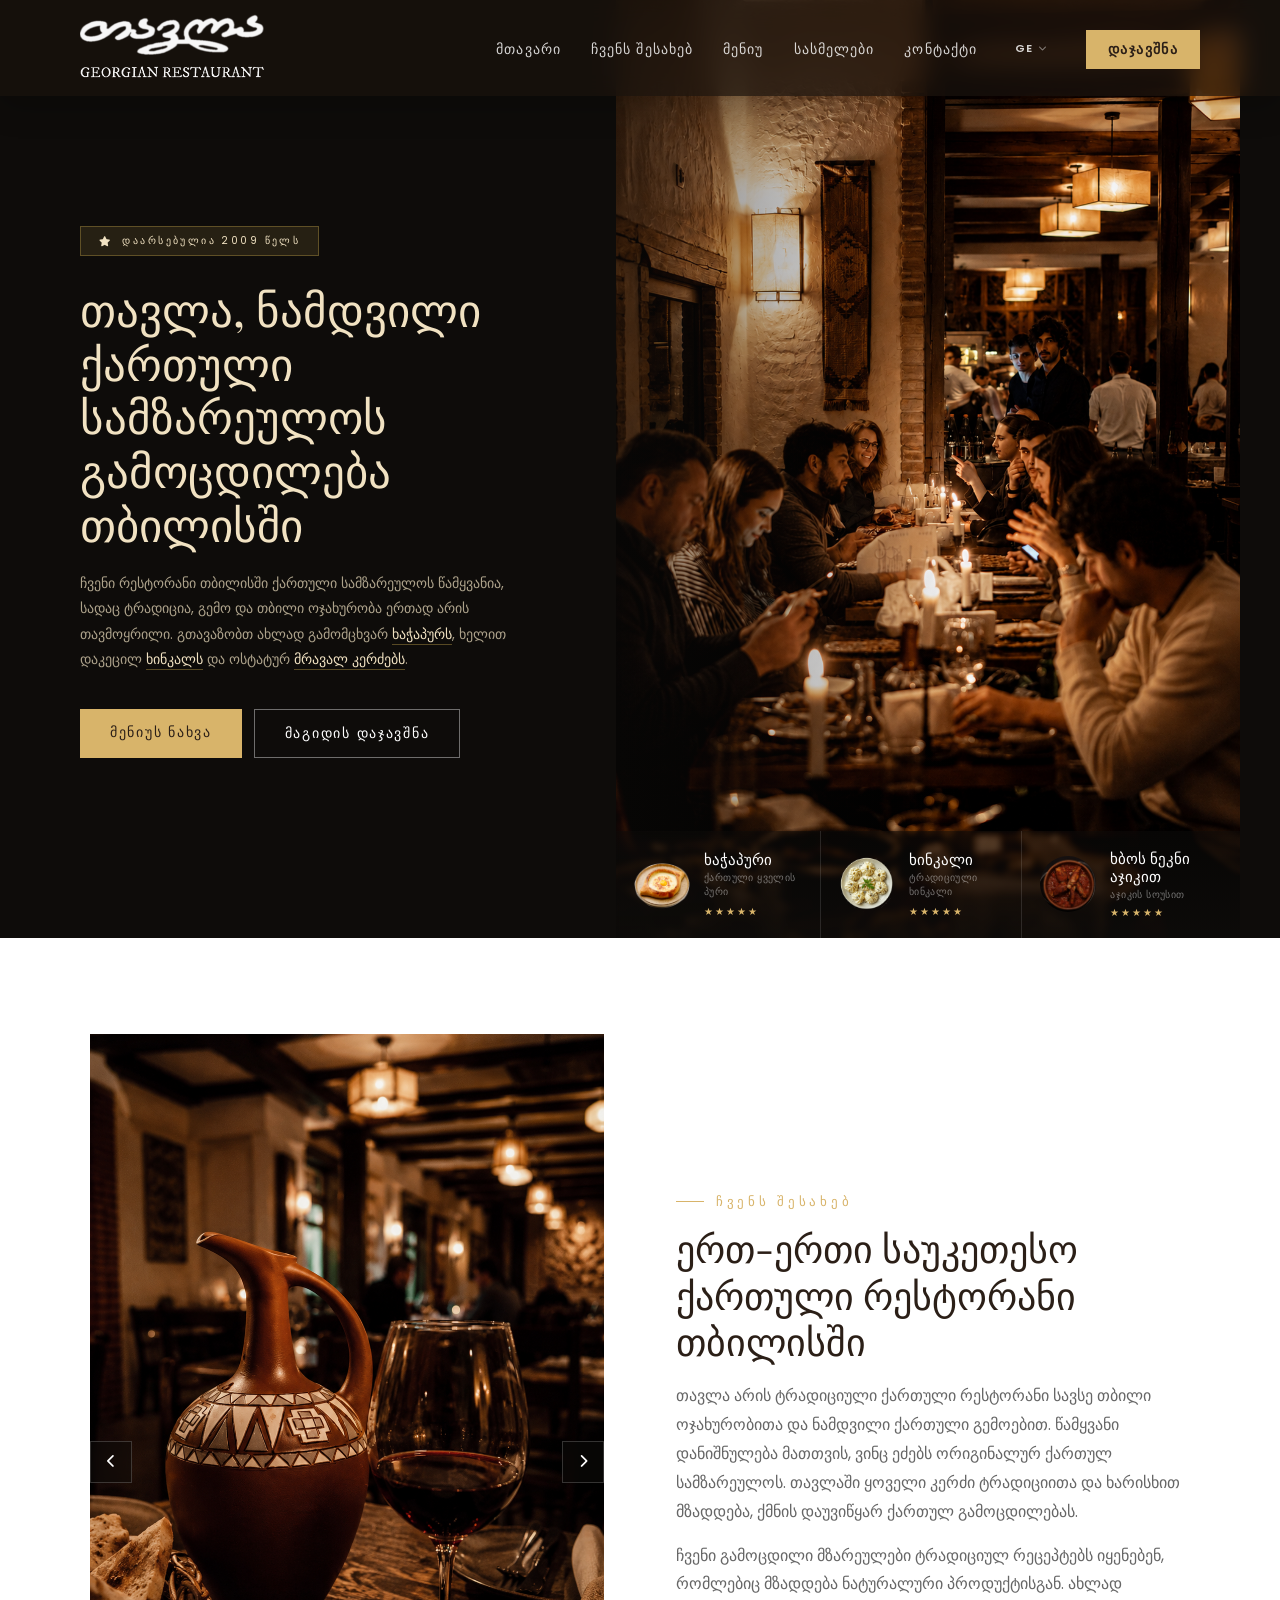
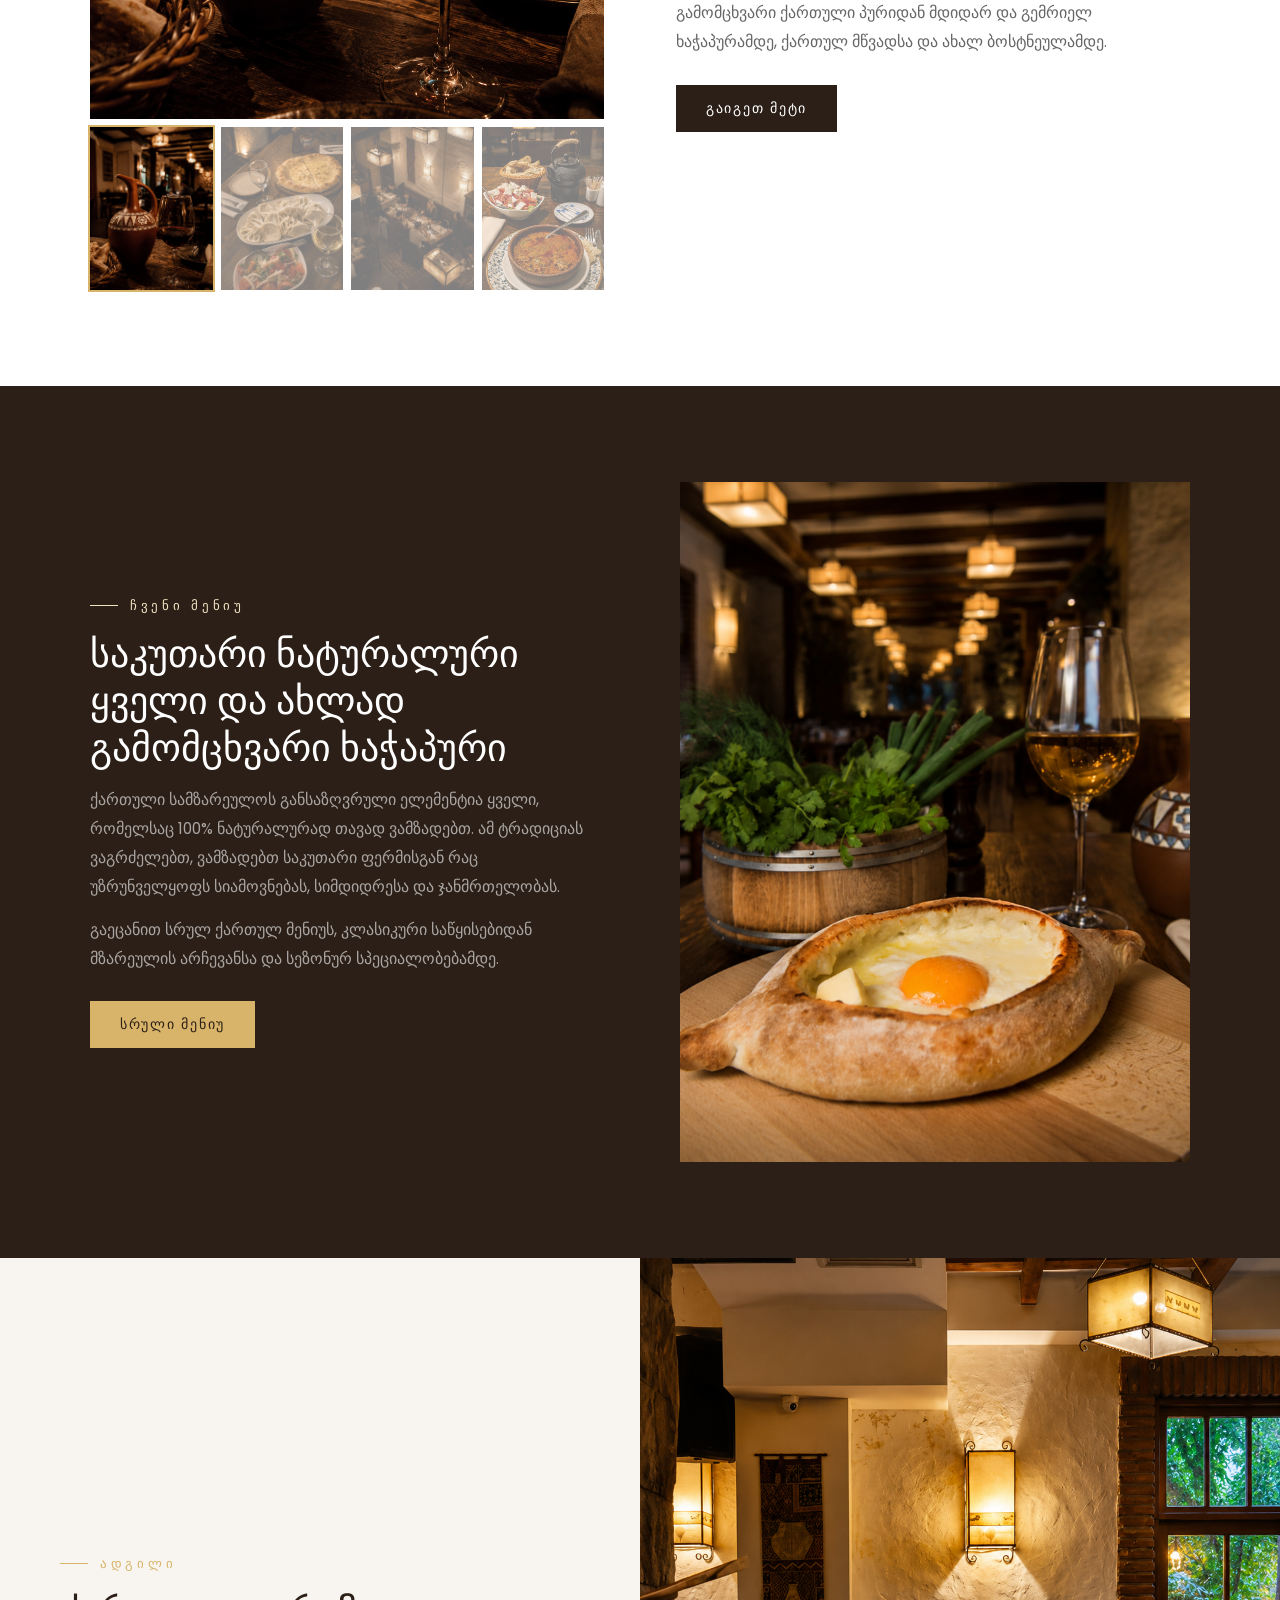
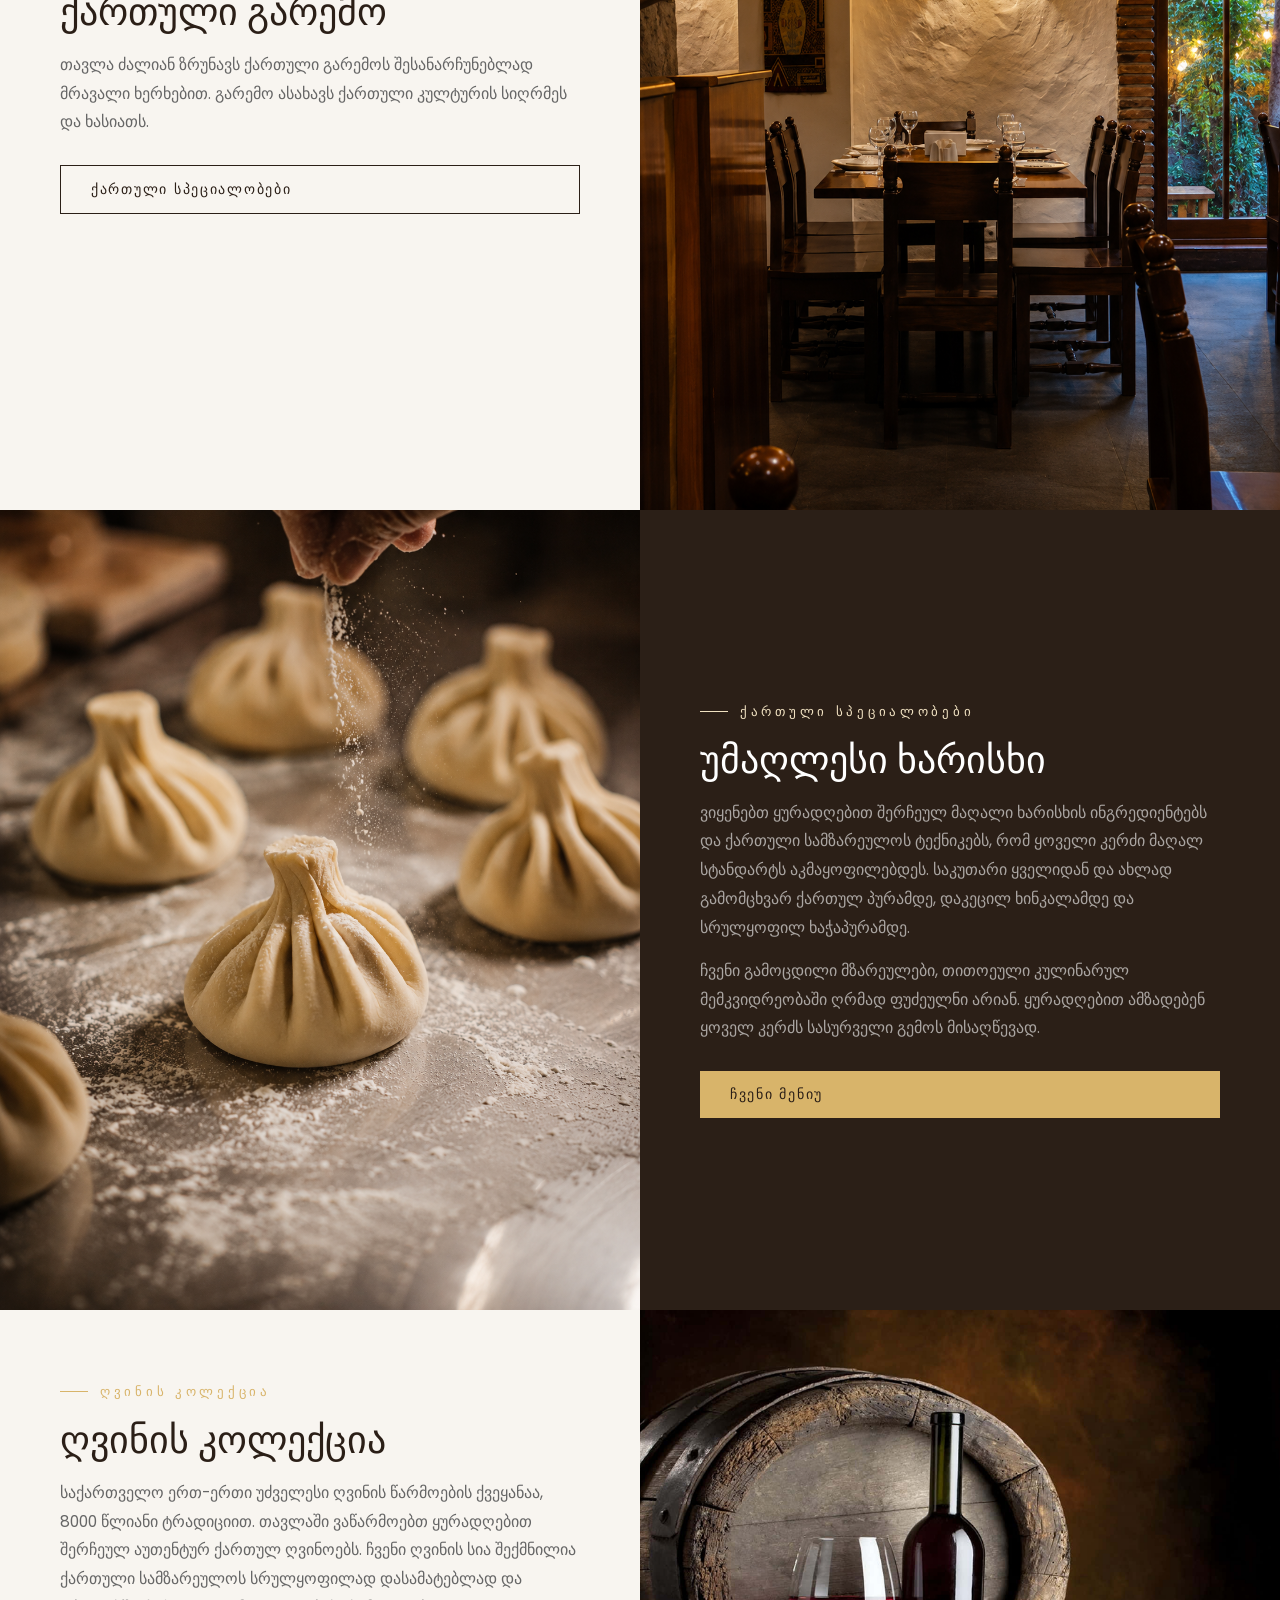
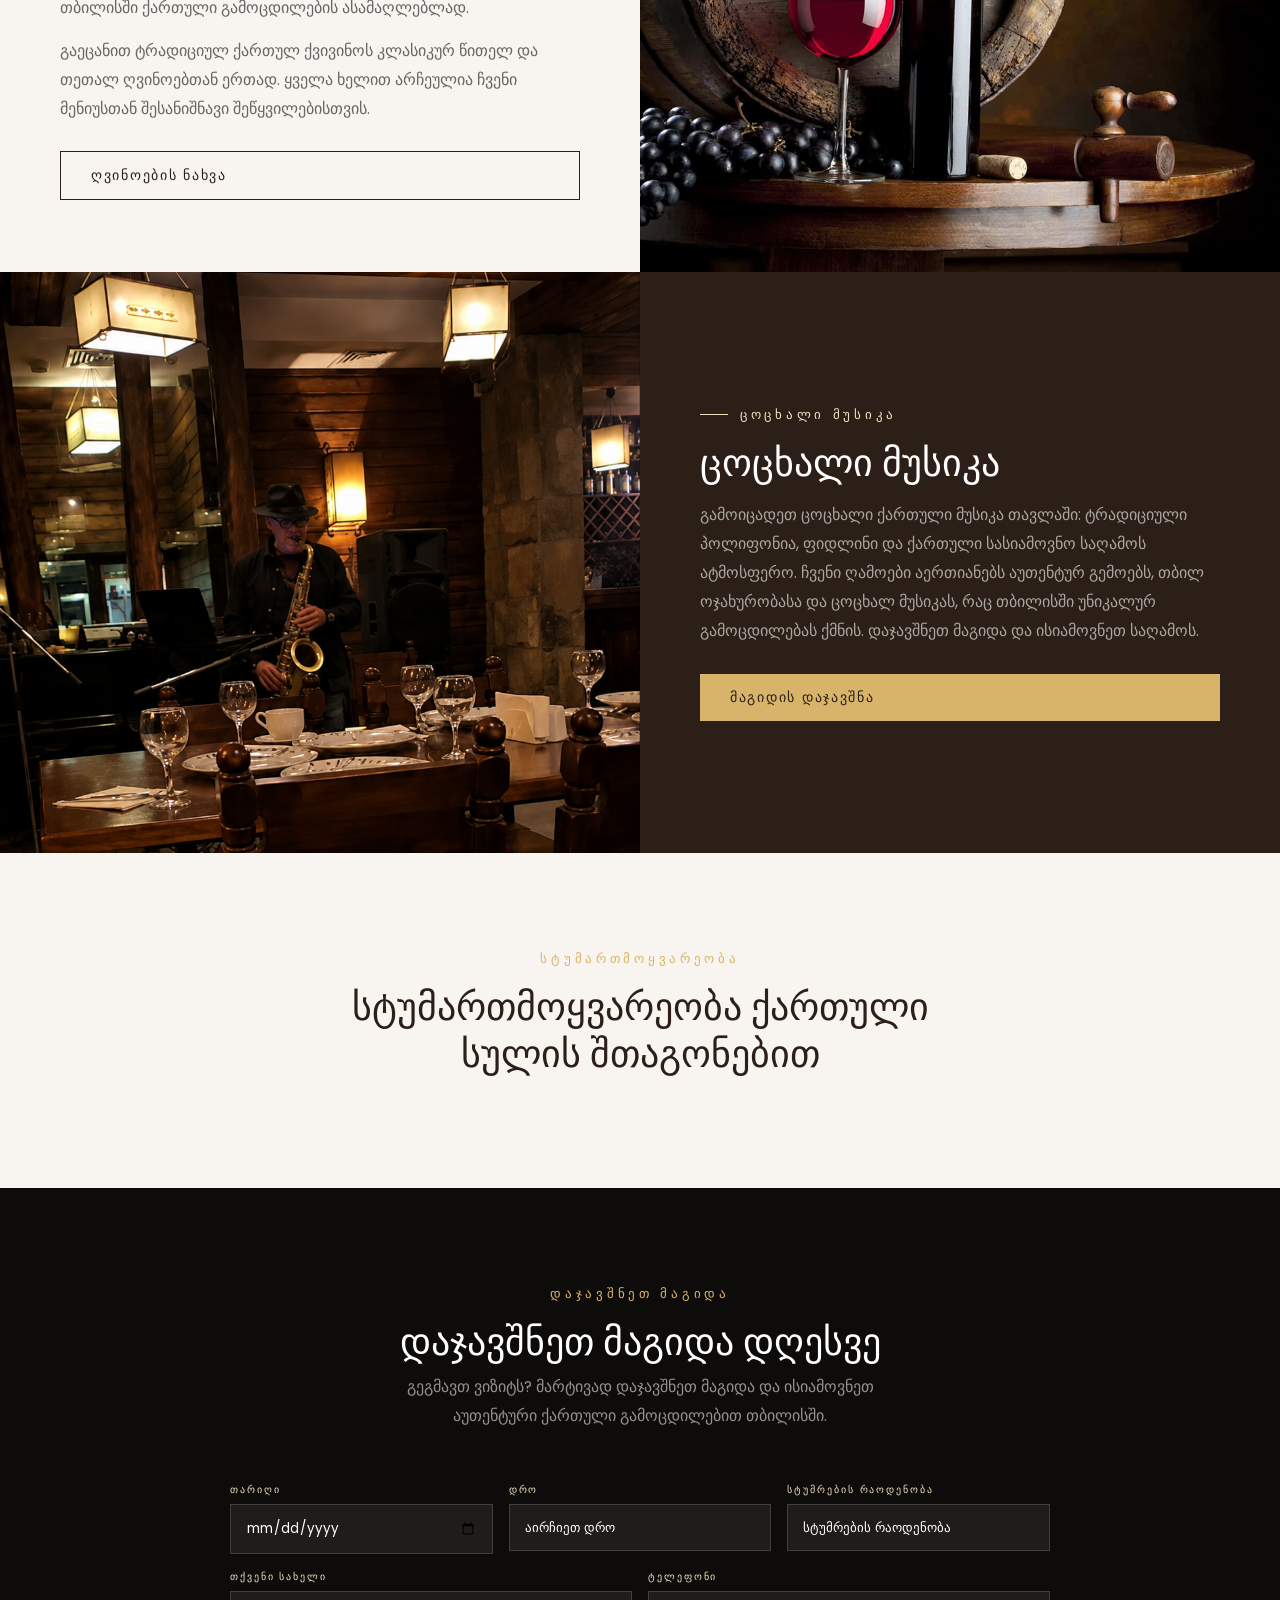
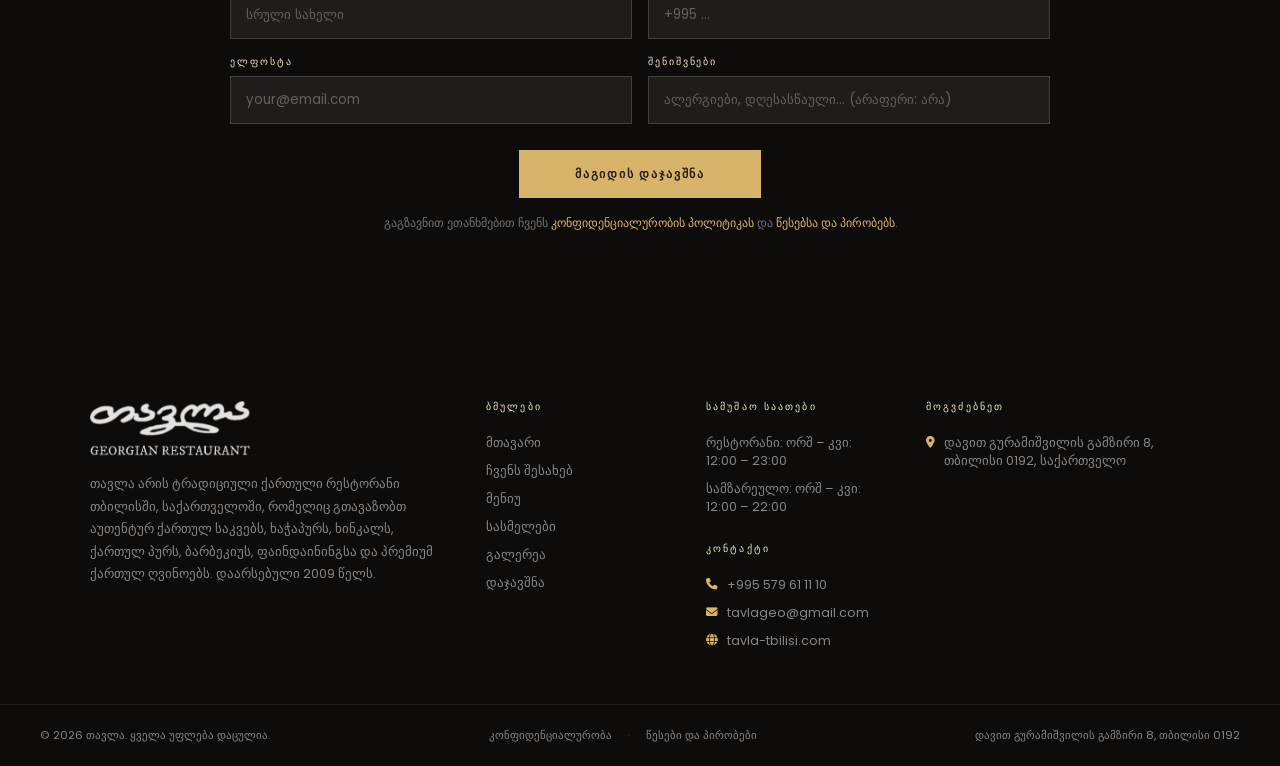
==== commit 3b0150c0: "Refactor navigation and language dropdown implementation across multiple HTML files; replace mobile " ====
--- a/index.html
+++ b/index.html
@@ -55,15 +55,16 @@
       text-align: left; transition: color .2s, background .2s;
     }
     .lang-opt:hover { color: #fff; background: rgba(255,255,255,.06); }
-    .mob-lang-wrap {
+    .mob-lang-wrap { display: none; }
+    .nav-actions {
       display: none;
-      padding: 14px 28px 20px;
-      border-top: 1px solid rgba(255,255,255,.07);
-    }
-    .mob-lang-wrap .lang-dropdown { display: inline-block; }
-    .mob-lang-wrap .lang-drop-menu { left: 0; right: auto; }
+      align-items: center;
+      gap: 6px;
+      flex-shrink: 0;
+    }
     @media(max-width:960px){
-      .mob-lang-wrap { display: block; }
+      .nav-actions { display: flex; }
+      .nav-actions .lang-drop-menu { right: 0; left: auto; }
     }
   </style>
 </head>
@@ -79,15 +80,6 @@
     <a href="#reservation" onclick="closeMob()" data-ge="დაჯავშნა" data-en="Book a Table" data-ru="Забронировать">დაჯავშნა</a>
     <a href="#contact" onclick="closeMob()" data-ge="კონტაქტი" data-en="Contact Us" data-ru="Контакты">კონტაქტი</a>
   </nav>
-  <div class="mob-lang-wrap">
-    <div class="lang-dropdown" id="mobLangDropdown">
-      <button class="lang-current" type="button" aria-haspopup="listbox" aria-expanded="false">GE <i class="fa fa-chevron-down"></i></button>
-      <div class="lang-drop-menu" role="listbox">
-        <button type="button" class="lang-opt" data-lang="en">EN</button>
-        <button type="button" class="lang-opt" data-lang="ru">RU</button>
-      </div>
-    </div>
-  </div>
 </div>
 
 <!-- NAVBAR -->
@@ -113,8 +105,17 @@
       </li>
       <li><a href="#reservation" class="nav-book" data-ge="დაჯავშნა" data-en="Book a Table" data-ru="Забронировать">დაჯავშნა</a></li>
     </ul>
-    <div class="hamburger" id="hamburger" onclick="toggleMob()">
-      <span></span><span></span><span></span>
+    <div class="nav-actions">
+      <div class="lang-dropdown" id="mobLangDropdown">
+        <button class="lang-current" type="button" aria-haspopup="listbox" aria-expanded="false">GE <i class="fa fa-chevron-down"></i></button>
+        <div class="lang-drop-menu" role="listbox">
+          <button type="button" class="lang-opt" data-lang="en">EN</button>
+          <button type="button" class="lang-opt" data-lang="ru">RU</button>
+        </div>
+      </div>
+      <div class="hamburger" id="hamburger" onclick="toggleMob()">
+        <span></span><span></span><span></span>
+      </div>
     </div>
   </div>
 </nav>
@@ -124,9 +125,9 @@
   <div class="hero-split">
     <div class="hero-left">
       <div style="max-width:440px">
-        <div class="hero-badge"><i class="fa fa-star"></i> <span data-ge="2009 წლიდან" data-en="Established in 2009" data-ru="С 2009 года">2009 წლიდან</span></div>
-        <h1 class="hero-h1" data-ge="თავლა გიწვევთ ნამდვილი ქართული სამზარეულოს გამოსაცდელად თბილისში" data-en="Tavla თავლა invites you to experience the true essence of Georgian cuisine in Tbilisi" data-ru="Тавла приглашает вас познакомиться с истинной сущностью грузинской кухни в Тбилиси">თავლა გიწვევთ ქართული სამზარეულოს ნამდვილ საფუძველს განიცადოთ თბილისში</h1>
-        <p class="hero-p" data-i18n-html data-ge="18 წელი+ ჩვენი რესტორანი თბილისში ქართული სამზარეულოს აუთენტური გემოების წამყვანია, სადაც ტრადიცია, გემო და თბილი ოჯახურობა ერთად არის თავმოყრილი. გთავაზობთ ახლად გამომცხვარ <a href=&quot;menu.html&quot;>ხაჭაპურს</a>, ხელით დაკეცილ <a href=&quot;menu.html&quot;>ხინკალს</a> და ოსტატურად შემწებულ <a href=&quot;menu.html&quot;>ქართულ ბარბეკიუს</a>." data-en="Since 2009, our restaurant in Tbilisi has been a leading destination for authentic Georgian cuisine, where tradition, flavour, and warm hospitality come together. We proudly serve freshly baked <a href=&quot;menu.html&quot;>Khachapuri</a>, hand-folded <a href=&quot;menu.html&quot;>Khinkali</a>, and expertly grilled <a href=&quot;menu.html&quot;>Georgian BBQ</a>." data-ru="С 2009 года наш ресторан в Тбилиси является одним из лучших мест аутентичной грузинской кухни, где сочетаются традиции, вкус и тёплое гостеприимство. Мы гордимся свежевыпеченным <a href=&quot;menu.html&quot;>хачапури</a>, ручной <a href=&quot;menu.html&quot;>хинкали</a> и мастерски приготовленным <a href=&quot;menu.html&quot;>грузинским барбекю</a>.">2009 წლიდან ჩვენი რესტორანი თბილისში ქართული სამზარეულოს აუთენტური გემოვნების წამყვანი დანიშნულებაა, სადაც ტრადიცია, გემო და თბილი ოჯახურობა ერთადაა. ვემსახურებით ახლად გამომცხვარ <a href="menu.html">ხაჭაპურს</a>, ხელით დაკეცილ <a href="menu.html">ხინკალს</a> და ოსტატურად შემწებულ <a href="menu.html">ქართულ ბარბეკიუს</a>.</p>
+        <div class="hero-badge"><i class="fa fa-star"></i> <span data-ge="დაარსებულია 2009 წელს" data-en="Established in 2009" data-ru="С 2009 года">დაარსებულია 2009 წელს</span></div>
+        <h1 class="hero-h1" data-ge="თავლა, ნამდვილი ქართული სამზარეულოს გამოცდილება თბილისში" data-en="Tavla invites you to experience the true essence of Georgian cuisine in Tbilisi" data-ru="Тавла познакомьтесь с истинной грузинской кухни в Тбилиси">თავლა, ნამდვილი ქართული სამზარეულოს გამოცდილება თბილისში</h1>
+        <p class="hero-p" data-i18n-html data-ge="ჩვენი რესტორანი თბილისში ქართული სამზარეულოს წამყვანია, სადაც ტრადიცია, გემო და თბილი ოჯახურობა ერთად არის თავმოყრილი. გთავაზობთ ახლად გამომცხვარ <a href=&quot;menu.html&quot;>ხაჭაპურს</a>, ხელით დაკეცილ <a href=&quot;menu.html&quot;>ხინკალს</a> და ოსტატურ <a href=&quot;menu.html&quot;>მრავალ კერძებს</a>." data-en="Our restaurant has been a leading destination for authentic Georgian cuisine, where tradition, flavour, and warm hospitality come together. We proudly serve freshly baked <a href=&quot;menu.html&quot;>Khachapuri</a>, hand-folded <a href=&quot;menu.html&quot;>Khinkali</a>, and expertly made <a href=&quot;menu.html&quot;>numerous dishes</a>." data-ru="С 2009 года наш ресторан в Тбилиси является одним из лучших мест грузинской кухни, где сочетаются традиции, вкус и тёплое гостеприимство. Мы гордимся свеже-выпеченным <a href=&quot;menu.html&quot;>хачапури</a>, ручной <a href=&quot;menu.html&quot;>хинкали</a> и мастерски приготовленные <a href=&quot;menu.html&quot;>блюда</a>.">2009 წლიდან ჩვენი რესტორანი თბილისში ქართული სამზარეულოს აუთენტური გემოვნების წამყვანი დანიშნულებაა, სადაც ტრადიცია, გემო და თბილი ოჯახურობა ერთადაა. ვემსახურებით ახლად გამომცხვარ <a href="menu.html">ხაჭაპურს</a>, ხელით დაკეცილ <a href="menu.html">ხინკალს</a> და ოსტატურად შემწებულ <a href="menu.html">ქართულ ბარბეკიუს</a>.</p>
         <div class="hero-btns">
           <a href="menu.html" class="btn btn-primary" data-ge="მენიუს ნახვა" data-en="View Menu" data-ru="Смотреть меню">მენიუს ნახვა</a>
           <a href="#reservation" class="btn btn-outline-w" data-ge="მაგიდის დაჯავშნა" data-en="Reserve a Table" data-ru="Забронировать стол">მაგიდის დაჯავშნა</a>
@@ -146,13 +147,13 @@
         <div class="hdish">
           <div class="hdish-img"><img src="./images/index-khinkali.png" alt="Khinkali"/></div>
           <div class="hdish-name" data-ge="ხინკალი" data-en="Khinkali" data-ru="Хинкали">ხინკალი</div>
-          <div class="hdish-sub" data-ge="ტრადიციული პელმენი" data-en="Traditional dumplings" data-ru="Традиционные пельмени">ტრადიციული პელმენი</div>
+          <div class="hdish-sub" data-ge="ტრადიციული ხინკალი" data-en="Traditional Dumplings" data-ru="Традиционные Хинкали">ტრადიციული პელმენი</div>
           <div class="hdish-stars">★★★★★</div>
         </div>
         <div class="hdish">
           <div class="hdish-img"><img src="./images/xbo-neknebi-ajikit.PNG" alt="Georgian Salad"/></div>
-          <div class="hdish-name" data-ge="ძვრილი აჯიკით" data-en="Ribs with Ajika" data-ru="Рёбра с аджикой">ძვრილი აჯიკით</div>
-          <div class="hdish-sub" data-ge="კაკლის სოუსით" data-en="Walnut dressing" data-ru="Ореховый соус">კაკლის სოუსით</div>
+          <div class="hdish-name" data-ge="ხბოს ნეკნი აჯიკით" data-en="Ribs with Ajika" data-ru="Рёбра с аджикой">ხბოს ნეკნი აჯიკით</div>
+          <div class="hdish-sub" data-ge="აჯიკის სოუსით" data-en="Ajika dressing" data-ru="аджиковый соус">კაკლის სოუსით</div>
           <div class="hdish-stars">★★★★★</div>
         </div>
       </div>
@@ -184,9 +185,9 @@
       </div>
       <div class="fi">
         <p class="sec-label" data-ge="ჩვენს შესახებ" data-en="About Us" data-ru="О нас">ჩვენს შესახებ</p>
-        <h2 class="sec-h2" data-ge="ერთ-ერთი საუკეთესო ქართული რესტორანი თბილისში" data-en="Tavla – One of Tbilisi's Finest Georgian Restaurants" data-ru="Тавла, один из лучших грузинских ресторанов Тбилиси">თავლა – ერთ-ერთი საუკეთესო ქართული რესტორანი თბილისში</h2>
-        <p class="sec-p" data-ge="თავლა არის ტრადიციული ქართული რესტორანი თბილისში, რომელიც გთავაზობთ აუთენტურ გემოებს, თბილ ოჯახურობასა და ნამდვილ ქართულ გამოცდილებას. ჩვენ ვართ წამყვანი დანიშნულება მათთვის, ვინც ეძებს აუთენტურ ქართულ სამზარეულოს: ხინკალს, ხაჭაპურსა და პრემიუმ ქართულ ღვინოს. თავლაში ყოველი კერძი ტრადიციითა და ხარისხით მზადდება, ქმნის დაუვიწყარ ქართულ გამოცდილებას თბილისის გულში." data-en="Tavla (თავლა) is a traditional Georgian restaurant in Tbilisi, offering authentic flavours, warm hospitality, and a true taste of Georgia. We are a leading destination for those seeking authentic Georgian cuisine, including Khinkali, Khachapuri, and premium Georgian wine. At Tavla, every dish is crafted with tradition and quality, creating a memorable Georgian dining experience in the heart of Tbilisi." data-ru="Тавла, традиционный грузинский ресторан в Тбилиси, предлагающий аутентичные вкусы, тёплое гостеприимство и настоящий вкус Грузии. Мы являемся одним из лучших мест для тех, кто ищет аутентичную грузинскую кухню: хинкали, хачапури и премиальное грузинское вино. В Тавле каждое блюдо готовится с традицией и качеством, создавая незабываемый грузинский ужин в сердце Тбилиси.">თავლა (თავლა) არის ტრადიციული ქართული რესტორანი თბილისში, რომელიც გთავაზობთ აუთენტურ გემოებს, თბილ ოჯახურობასა და ნამდვილ ქართულ გამოცდილებას. ჩვენ ვართ წამყვანი დანიშნულება მათთვის, ვინც ეძებს აუთენტურ ქართულ სამზარეულოს: ხინკალს, ხაჭაპურსა და პრემიუმ ქართულ ღვინოს. თავლაში ყოველი კერძი ტრადიციითა და ხარისხით მზადდება, ქმნის დაუვიწყარ ქართულ გამოცდილებას თბილისის გულში.</p>
-        <p class="sec-p" style="margin-top:15px" data-ge="თავლაში ჩვენი გამოცდილი ქართველი მზარეულები თაობების მიერ გადაცემულ ტრადიციულ რეცეპტებს იყენებენ, რათა შექმნან აუთენტური კერძები, რომლებიც ქართული სამზარეულოს ნამდვილ საფუძველს ასახავენ. ახლად გამომცხვარი ქართული პურიდან მდიდარ და გემრიელ ხაჭაპურამდე, ქართული ბარბეკიუდან, ახალ ბოსტნეულსა და მწვანილებამდე. ყოველი კერძი დაუვიწყარ ქართულ კვებას ქმნის." data-en="At Tavla, our expert Georgian chefs use traditional recipes passed down over generations to create authentic meals that reflect the true essence of Georgian cuisine. From freshly baked Georgian bread to rich and flavorful Khachapuri, Georgian BBQ, fresh vegetables, herbs, and signature sauces, every dish is prepared to deliver an unforgettable Georgian meal." data-ru="В Тавле наши опытные грузинские повара используют традиционные рецепты, передаваемые из поколения в поколение, чтобы создавать аутентичные блюда, отражающие истинную сущность грузинской кухни. От свежевыпеченного грузинского хлеба до насыщенного хачапури, грузинского барбекю, свежих овощей, зелени и фирменных соусов. Каждое блюдо готовится для незабываемого грузинского ужина.">თავლაში ჩვენი გამოცდილი ქართველი მზარეულები თაობების მიერ გადაცემულ ტრადიციულ რეცეპტებს იყენებენ, რათა შექმნან აუთენტური კერძები, რომლებიც ქართული სამზარეულოს ნამდვილ საფუძველს ასახავენ. ახლად გამომცხვარი ქართული პურიდან მდიდარ და გემრიელ ხაჭაპურამდე, ქართული ბარბეკიუდან, ახალ ბოსტნეულსა და მწვანილებამდე. ყოველი კერძი დაუვიწყარ ქართულ კვებას ქმნის.</p>
+        <h2 class="sec-h2" data-ge="ერთ-ერთი საუკეთესო ქართული რესტორანი თბილისში" data-en="One of Tbilisi's Finest Georgian Restaurants" data-ru="Один из лучших грузинских ресторанов Тбилиси">თავლა – ერთ-ერთი საუკეთესო ქართული რესტორანი თბილისში</h2>
+        <p class="sec-p" data-ge="თავლა არის ტრადიციული ქართული რესტორანი სავსე თბილი ოჯახურობითა და ნამდვილი ქართული გემოებით. წამყვანი დანიშნულება მათთვის, ვინც ეძებს ორიგინალურ ქართულ სამზარეულოს. თავლაში ყოველი კერძი ტრადიციითა და ხარისხით მზადდება, ქმნის დაუვიწყარ ქართულ გამოცდილებას." data-en="Traditional Georgian restaurant, full authentic flavours, warm hospitality, and a true taste of Georgia. We are a leading destination for people seeking authentic Georgian cuisine, including Khinkali, Khachapuri, and Georgian wine. At Tavla, every dish is crafted with tradition and quality, creating a memorable Georgian dining experience." data-ru="Традиционный грузинский ресторан в Тбилиси, тёплое гостеприимство и настоящий вкус Грузии, являемся одним из лучших мест для тех, кто ищет аутентичную грузинскую кухню: хинкали, хачапури и грузинское вино. В Тавле каждое блюдо готовится с традицией и качеством, создавая незабываемый грузинский ужин.">თავლა (თავლა) არის ტრადიციული ქართული რესტორანი თბილისში, რომელიც გთავაზობთ აუთენტურ გემოებს, თბილ ოჯახურობასა და ნამდვილ ქართულ გამოცდილებას. ჩვენ ვართ წამყვანი დანიშნულება მათთვის, ვინც ეძებს აუთენტურ ქართულ სამზარეულოს: ხინკალს, ხაჭაპურსა და პრემიუმ ქართულ ღვინოს. თავლაში ყოველი კერძი ტრადიციითა და ხარისხით მზადდება, ქმნის დაუვიწყარ ქართულ გამოცდილებას თბილისის გულში.</p>
+        <p class="sec-p" style="margin-top:15px" data-ge="ჩვენი გამოცდილი მზარეულები ტრადიციულ რეცეპტებს იყენებენ, რომლებიც მზადდება ნატურალური პროდუქტისგან. ახლად გამომცხვარი ქართული პურიდან მდიდარ და გემრიელ ხაჭაპურამდე, ქართულ მწვადსა და ახალ ბოსტნეულამდე." data-en="Our expert Georgian chefs use traditional recipes passed down over generations to create authentic meals that reflect the true essence of Georgian cuisine. From freshly baked Georgian bread to rich and flavorful Khachapuri, Georgian BBQ, fresh and signature sauces, every dish is prepared to deliver an unforgettable experience." data-ru="Наши опытные грузинские повара используют традиционные рецепты, передаваемые из поколения в поколение, чтобы создавать аутентичные блюда, отражающие истинную сущность грузинской кухни. От свежевыпеченного грузинского хлеба до насыщенного хачапури, шашлык и фирменных соусов. Каждое блюдо готовится для незабываемого ужина.">თავლაში ჩვენი გამოცდილი ქართველი მზარეულები თაობების მიერ გადაცემულ ტრადიციულ რეცეპტებს იყენებენ, რათა შექმნან აუთენტური კერძები, რომლებიც ქართული სამზარეულოს ნამდვილ საფუძველს ასახავენ. ახლად გამომცხვარი ქართული პურიდან მდიდარ და გემრიელ ხაჭაპურამდე, ქართული ბარბეკიუდან, ახალ ბოსტნეულსა და მწვანილებამდე. ყოველი კერძი დაუვიწყარ ქართულ კვებას ქმნის.</p>
         <a href="menu.html" class="btn btn-dark" style="margin-top:28px;display:inline-block" data-ge="გაიგეთ მეტი" data-en="Read More" data-ru="Подробнее">გაიგეთ მეტი</a>
       </div>
     </div>
@@ -200,7 +201,7 @@
       <div class="fi">
         <p class="sec-label" data-ge="ჩვენი მენიუ" data-en="Our Menu" data-ru="Наше меню">ჩვენი მენიუ</p>
         <h2 class="sec-h2" data-ge="საკუთარი ნატურალური ყველი და ახლად გამომცხვარი ხაჭაპური" data-en="House-Made Georgian Cheese &amp; Freshly Baked Khachapuri" data-ru="Домашний грузинский сыр и свежий хачапури">საკუთარი ქართული ყველი და ახლად გამომცხვარი ხაჭაპური</h2>
-        <p class="sec-p" data-ge="ქართული სამზარეულოს განსაზღვრული ელემენტია ყველი, რომლის ისტორია 2000 წელზე მეტს მოიცავს. თავლაში ამ ტრადიციას ვაგრძელებთ, ყველს თვითონ ვამზადებთ საკუთარი ფერმისგან, რაც უზრუნველყოფს სიამოვნებას, სიმდიდრესა და აუთენტურობას ყოველ ნაკრძალში. ეს საშუალებას გვაძლევს აღვადგინოთ ნამდვილი გემოები, რაც ყოველ კერძში იგრძნობა. თავლა ფართოდ მიიჩნევა ერთ-ერთ საუკეთესო და მოყვარულ რესტორნად თბილისში." data-en="One of the defining elements of Georgian cuisine is cheese, with a history spanning more than 2,000 years. At Tavla, we continue this tradition by preparing house-made Georgian cheese in-house, ensuring freshness, richness, and authenticity in every bite. This dedication allows us to recreate the true flavours of Georgia, something you can taste in every dish, especially in our freshly baked Khachapuri. Tavla is widely regarded as the best Khachapuri restaurant in Tbilisi." data-ru="Одним из определяющих элементов грузинской кухни является сыр с историей более 2000 лет. В Тавле мы продолжаем эту традицию, готовя домашний грузинский сыр, обеспечивая свежесть, насыщенность и аутентичность в каждом кусочке. Это позволяет нам воссоздать настоящие вкусы Грузии, то, что вы чувствуете в каждом блюде, особенно в свежем хачапури. Тавла широко считается лучшим рестораном хачапури в Тбилиси.">ქართული სამზარეულოს განსაზღვრული ელემენტია ყველი, რომლის ისტორია 2000 წელზე მეტს მოიცავს. თავლაში ამ ტრადიციას ვაგრძელებთ, ყველს საკუთრად ვამზადებთ, რაც უზრუნველყოფს სიამოვნებას, სიმდიდრესა და აუთენტურობას ყოველ ნაკრძალში. ეს საშუალებას გვაძლევს აღვადგინოთ ნამდვილი გემოები, რაც გრძნობთ ყოველ კერძში, განსაკუთრებით ახლად გამომცხვარ ხაჭაპურში. თავლა ფართოდ მიიჩნევა საუკეთესო ხაჭაპურის რესტორანად თბილისში.</p>
+        <p class="sec-p" data-ge="ქართული სამზარეულოს განსაზღვრული ელემენტია ყველი, რომელსაც 100% ნატურალურად თავად ვამზადებთ. ამ ტრადიციას ვაგრძელებთ, ვამზადებთ საკუთარი ფერმისგან რაც უზრუნველყოფს სიამოვნებას, სიმდიდრესა და ჯანმრთელობას. " data-en="Cheese is one of the most defining elements in Georgian Cuisine, with a history spanning more than 2,000 years. At Tavla, we continue this tradition by preparing house-made Georgian cheese in-house." data-ru="Одним из определяющих элементов грузинской кухни является сыр с историей более 2000 лет. В Тавле мы продолжаем эту традицию, готовя домашний грузинский сыр, обеспечивая свежесть и насыщенность.">ქართული სამზარეულოს განსაზღვრული ელემენტია ყველი, რომლის ისტორია 2000 წელზე მეტს მოიცავს. თავლაში ამ ტრადიციას ვაგრძელებთ, ყველს საკუთრად ვამზადებთ, რაც უზრუნველყოფს სიამოვნებას, სიმდიდრესა და აუთენტურობას ყოველ ნაკრძალში. ეს საშუალებას გვაძლევს აღვადგინოთ ნამდვილი გემოები, რაც გრძნობთ ყოველ კერძში, განსაკუთრებით ახლად გამომცხვარ ხაჭაპურში. თავლა ფართოდ მიიჩნევა საუკეთესო ხაჭაპურის რესტორანად თბილისში.</p>
         <p class="sec-p" style="margin-top:14px" data-ge="გაეცანით სრულ ქართულ მენიუს, კლასიკური საწყისებიდან მზარეულის არჩევანსა და სეზონურ სპეციალობებამდე." data-en="Explore our full Georgian menu, from classic starters to chef's picks and seasonal specialities." data-ru="Изучите наше полное грузинское меню: от классических закусок до выбора шеф-повара и сезонных блюд.">გაეცანით სრულ ქართულ მენიუს, კლასიკური საწყისებიდან მზარეულის არჩევანსა და სეზონურ სპეციალობებამდე.</p>
         <a href="menu.html" class="btn btn-gold" style="margin-top:28px;display:inline-block" data-ge="სრული მენიუ" data-en="View Full Menu" data-ru="Полное меню">სრული მენიუ</a>
       </div>
@@ -217,7 +218,7 @@
     <div class="split-text fi">
       <p class="sec-label" data-ge="ადგილი" data-en="Georgian Cuisine" data-ru="Грузинская кухня">ადგილი</p>
       <h2 class="sec-h2" data-ge="ქართული გარემო" data-en="Georgian Cuisine" data-ru="Грузинская кухня">ქართული გარემო</h2>
-      <p class="sec-p" data-ge="ნაღდი საქართველოს გემოებში და განიცადეთ აუთენტური ქართული სამზარეულო თბილისში ახალი გზით. ხინკალ-ხაჭაპურიდან სულგუნამდე და ტრადიციულ სპეციალობებამდე. ყოველი კერძი ასახავს ქართული კულტურის სიღრმეს და ხასიათს." data-en="Immerse yourself in the flavours of Georgia and experience authentic Georgian cuisine in Tbilisi like never before. From Khinkali and Khachapuri to Sulguni cheese and traditional specialities, every dish showcases the depth, warmth, and character of Georgian food culture." data-ru="Погрузитесь во вкусы Грузии и откройте для себя аутентичную грузинскую кухню в Тбилиси. От хинкали и хачапури до сыра сулугуни и традиционных блюд. Каждое блюдо отражает глубину, теплоту и характер грузинской кулинарной культуры.">ჩაეფლეთ საქართველოს გემოებში და განიცადეთ აუთენტური ქართული სამზარეულო თბილისში ახალი გზით. ხინკალიდან და ხაჭაპურიდან სულგუნამდე და ტრადიციულ სპეციალობებამდე. ყოველი კერძი ასახავს ქართული საკვების კულტურის სიღრმეს, თბილობასა და ხასიათს.</p>
+      <p class="sec-p" data-ge="თავლა ძალიან ზრუნავს ქართული გარემოს შესანარჩუნებლად მრავალი ხერხებით. გარემო ასახავს ქართული კულტურის სიღრმეს და ხასიათს." data-en="Environment is not any less important than the top quality dishes. We make sure to communicate deep and rich culture of Georgia through many ways." data-ru="Визуаль не менее важно, чем высочайшее качество блюд. Мы стремимся передать глубокую и богатую культуру Грузии различными способами.">ჩაეფლეთ საქართველოს გემოებში და განიცადეთ აუთენტური ქართული სამზარეულო თბილისში ახალი გზით. ხინკალიდან და ხაჭაპურიდან სულგუნამდე და ტრადიციულ სპეციალობებამდე. ყოველი კერძი ასახავს ქართული საკვების კულტურის სიღრმეს, თბილობასა და ხასიათს.</p>
       <a href="#reservation" class="btn btn-outline-d" style="margin-top:28px;display:inline-block" data-ge="ქართული სპეციალობები" data-en="Georgian Specialities" data-ru="Грузинские блюда">ქართული სპეციალობები</a>
     </div>
     <div class="split-img fi">
@@ -235,8 +236,8 @@
     <div class="split-text dark fi">
       <p class="sec-label" data-ge="ქართული სპეციალობები" data-en="Georgian Specialities" data-ru="Грузинские блюда">ქართული სპეციალობები</p>
       <h2 class="sec-h2" data-ge="უმაღლესი ხარისხი" data-en="Highest Quality" data-ru="Высшее качество">უმაღლესი ხარისხი</h2>
-      <p class="sec-p" data-ge="ვიყენებთ ყურადღებით შერჩეულ პრემიუმ ინგრედიენტებს, ხელით მომზადებასა და ძველქართულ სამზარეულო ტექნიკებს, რათა ყოველი კერძი ჩვენს უმაღლეს სტანდარტებს აკმაყოფილებდეს. საკუთარი ყველიდან და ახლად გამომცხვარ ქართულ პურამდე, დაკეცილ ხინკალამდე და სრულყოფილ ხაჭაპურამდე. ყოველი თეფში სიზუსტით და ზრუნვით იქმნება." data-en="We use carefully sourced premium ingredients, handcrafted preparations, and time-honoured cooking techniques to ensure every dish meets our highest standards. From house-made cheese and freshly baked Georgian bread to delicately folded Khinkali and perfectly prepared Khachapuri, each plate is created with precision and care." data-ru="Мы используем тщательно отобранные премиальные ингредиенты, ручную подготовку и проверенные временем кулинарные техники, чтобы каждое блюдо соответствовало нашим высочайшим стандартам. От домашнего сыра и свежего грузинского хлеба до аккуратно сложенного хинкали и идеального хачапури. Каждая тарелка создаётся с точностью и заботой.">ვიყენებთ ყურადღებით შერჩეულ პრემიუმ ინგრედიენტებს, ხელით მომზადებასა და ძველქართულ სამზარეულო ტექნიკებს, რათა ყოველი კერძი ჩვენს უმაღლეს სტანდარტებს აკმაყოფილებდეს. საკუთარი ყველიდან და ახლად გამომცხვარ ქართულ პურამდე, ფრთნად დაკეცილ ხინკალამდე და სრულყოფილ ხაჭაპურამდე. ყოველი თეფში ზუსტობითა და ზრუნვით იქმნება.</p>
-      <p class="sec-p" style="margin-top:14px" data-ge="ჩვენი გამოცდილი მზარეულები, თითოეული კულინარულ მემკვიდრეობაში ღრმად ფუძეული. ყურადღებით ამზადებენ ყოველ კერძს ბუნებრივი გემოების გამოსაკვეთად, აუთენტურობის შესანარჩუნებლად და ტრადიციული ქართული სამზარეულოს ნამდვილი გემოს მისაღწევად." data-en="Our expert Georgian chefs, each deeply rooted in the culinary heritage of Georgia, thoughtfully prepare every dish to highlight natural flavours, preserve authenticity, and deliver the true taste of traditional Georgian cuisine." data-ru="Наши опытные грузинские повара, каждый глубоко укоренён в кулинарном наследии Грузии, внимательно готовят каждое блюдо, чтобы подчеркнуть натуральные вкусы, сохранить аутентичность и передать настоящий вкус традиционной грузинской кухни.">ჩვენი გამოცდილი მზარეულები, თითოეული კულინარულ მემკვიდრეობაში ღრმად ფუძეული. ყურადღებით ამზადებენ ყოველ კერძს ბუნებრივი გემოების გამოსაკვეთად, აუთენტურობის შესანარჩუნებლად და ტრადიციული ქართული სამზარეულოს ნამდვილი გემოს მისაღწევად.</p>
+      <p class="sec-p" data-ge="ვიყენებთ ყურადღებით შერჩეულ მაღალი ხარისხის ინგრედიენტებს და ქართული სამზარეულოს ტექნიკებს, რომ ყოველი კერძი მაღალ სტანდარტს აკმაყოფილებდეს. საკუთარი ყველიდან და ახლად გამომცხვარ ქართულ პურამდე, დაკეცილ ხინკალამდე და სრულყოფილ ხაჭაპურამდე." data-en="We use carefully sourced premium ingredients and time-honoured cooking techniques to ensure every dish meets our highest standards. From house-made cheese and freshly baked Georgian bread to delicately folded Khinkali." data-ru="Мы используем тщательно отобранные ингредиенты и проверенные временем кулинарные техники, чтобы каждое блюдо соответствовало нашим стандартам. От домашнего сыра и свежего грузинского хлеба до аккуратно сложенного хинкали.">ვიყენებთ ყურადღებით შერჩეულ პრემიუმ ინგრედიენტებს, ხელით მომზადებასა და ძველქართულ სამზარეულო ტექნიკებს, რათა ყოველი კერძი ჩვენს უმაღლეს სტანდარტებს აკმაყოფილებდეს. საკუთარი ყველიდან და ახლად გამომცხვარ ქართულ პურამდე, ფრთნად დაკეცილ ხინკალამდე და სრულყოფილ ხაჭაპურამდე. ყოველი თეფში ზუსტობითა და ზრუნვით იქმნება.</p>
+      <p class="sec-p" style="margin-top:14px" data-ge="ჩვენი გამოცდილი მზარეულები, თითოეული კულინარულ მემკვიდრეობაში ღრმად ფუძეულნი არიან. ყურადღებით ამზადებენ ყოველ კერძს სასურველი გემოს მისაღწევად." data-en="Our expert Georgian chefs, each deeply rooted in the culinary heritage of Georgia, thoughtfully prepare every dish to highlight natural flavours, preserve authenticity, and deliver the true taste of traditional Georgian cuisine." data-ru="Наши опытные грузинские повара, каждый глубоко укоренён в кулинарном наследии Грузии, внимательно готовят каждое блюдо, чтобы подчеркнуть натуральные вкусы, сохранить аутентичность и передать настоящий вкус традиционной грузинской кухни.">ჩვენი გამოცდილი მზარეულები, თითოეული კულინარულ მემკვიდრეობაში ღრმად ფუძეული. ყურადღებით ამზადებენ ყოველ კერძს ბუნებრივი გემოების გამოსაკვეთად, აუთენტურობის შესანარჩუნებლად და ტრადიციული ქართული სამზარეულოს ნამდვილი გემოს მისაღწევად.</p>
       <a href="menu.html" class="btn btn-gold" style="margin-top:28px;display:inline-block" data-ge="ჩვენი მენიუ" data-en="Our Menu" data-ru="Наше меню">ჩვენი მენიუ</a>
     </div>
   </div>
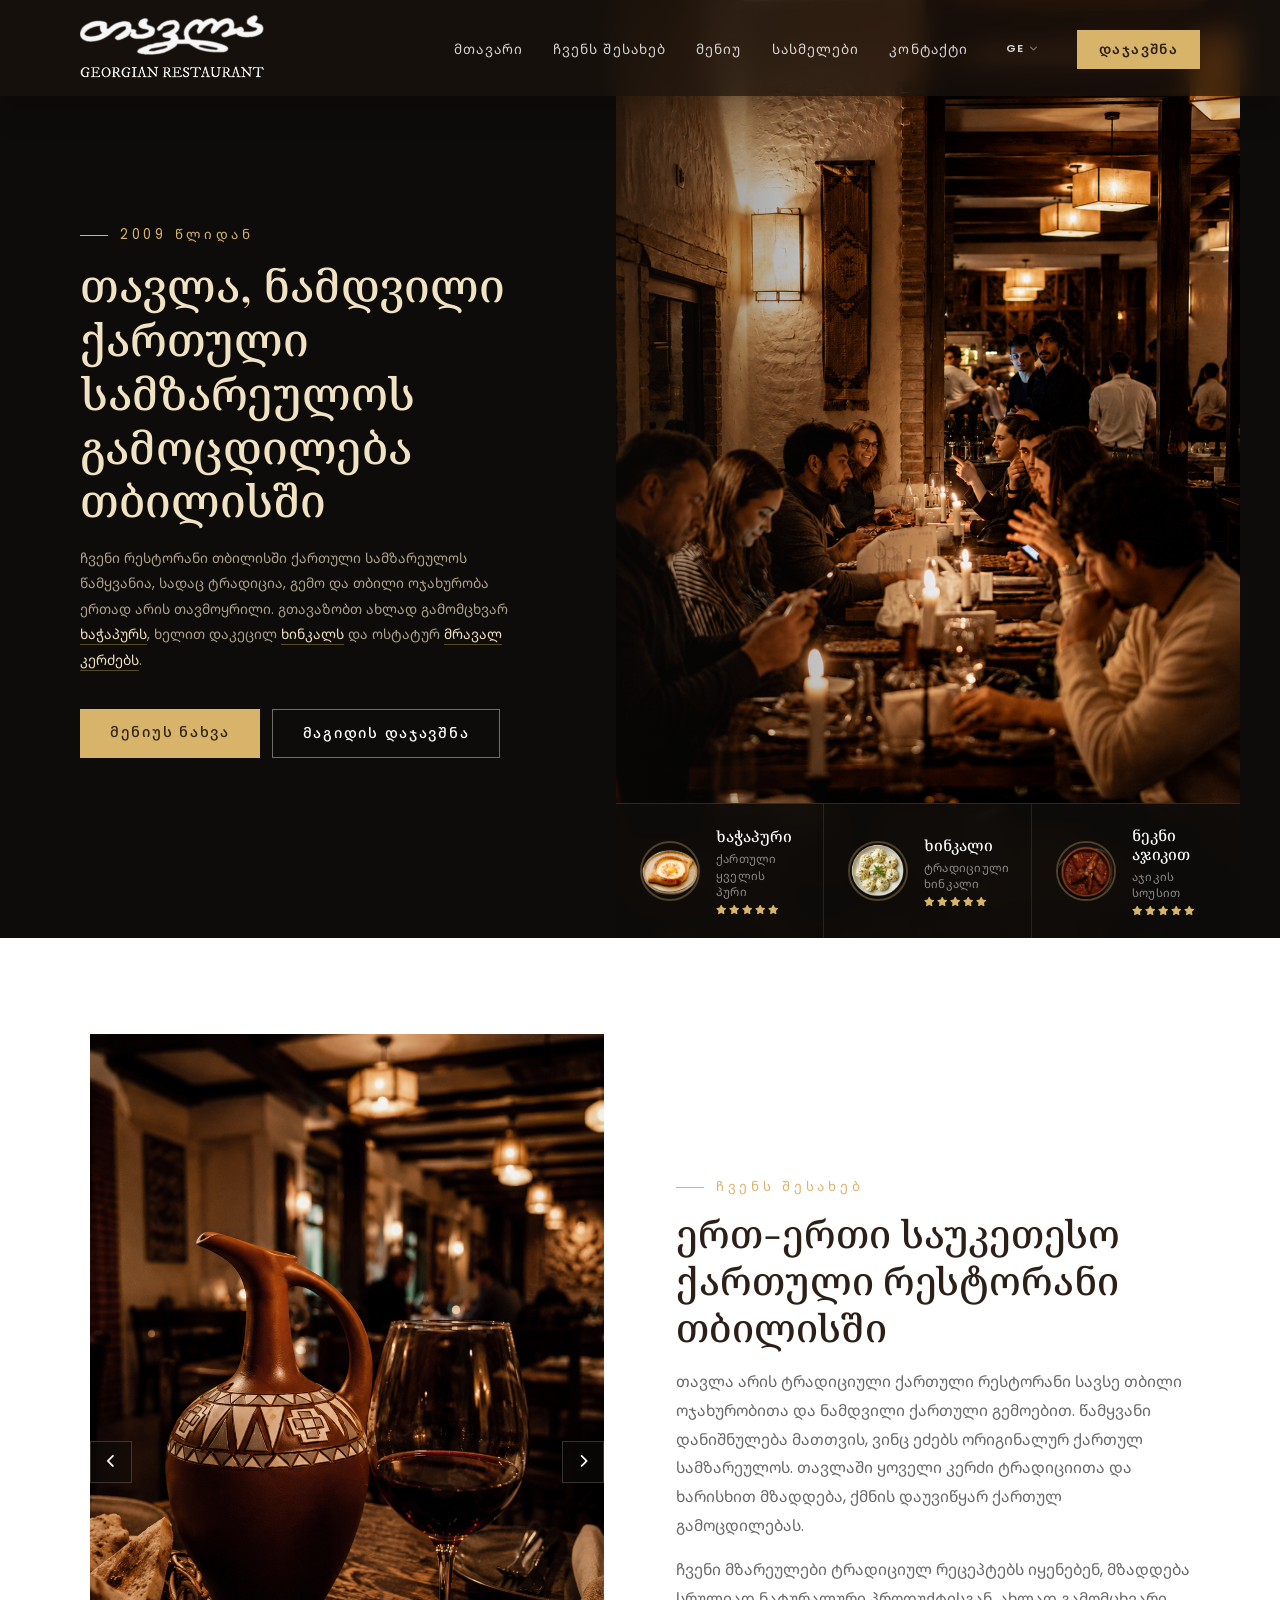
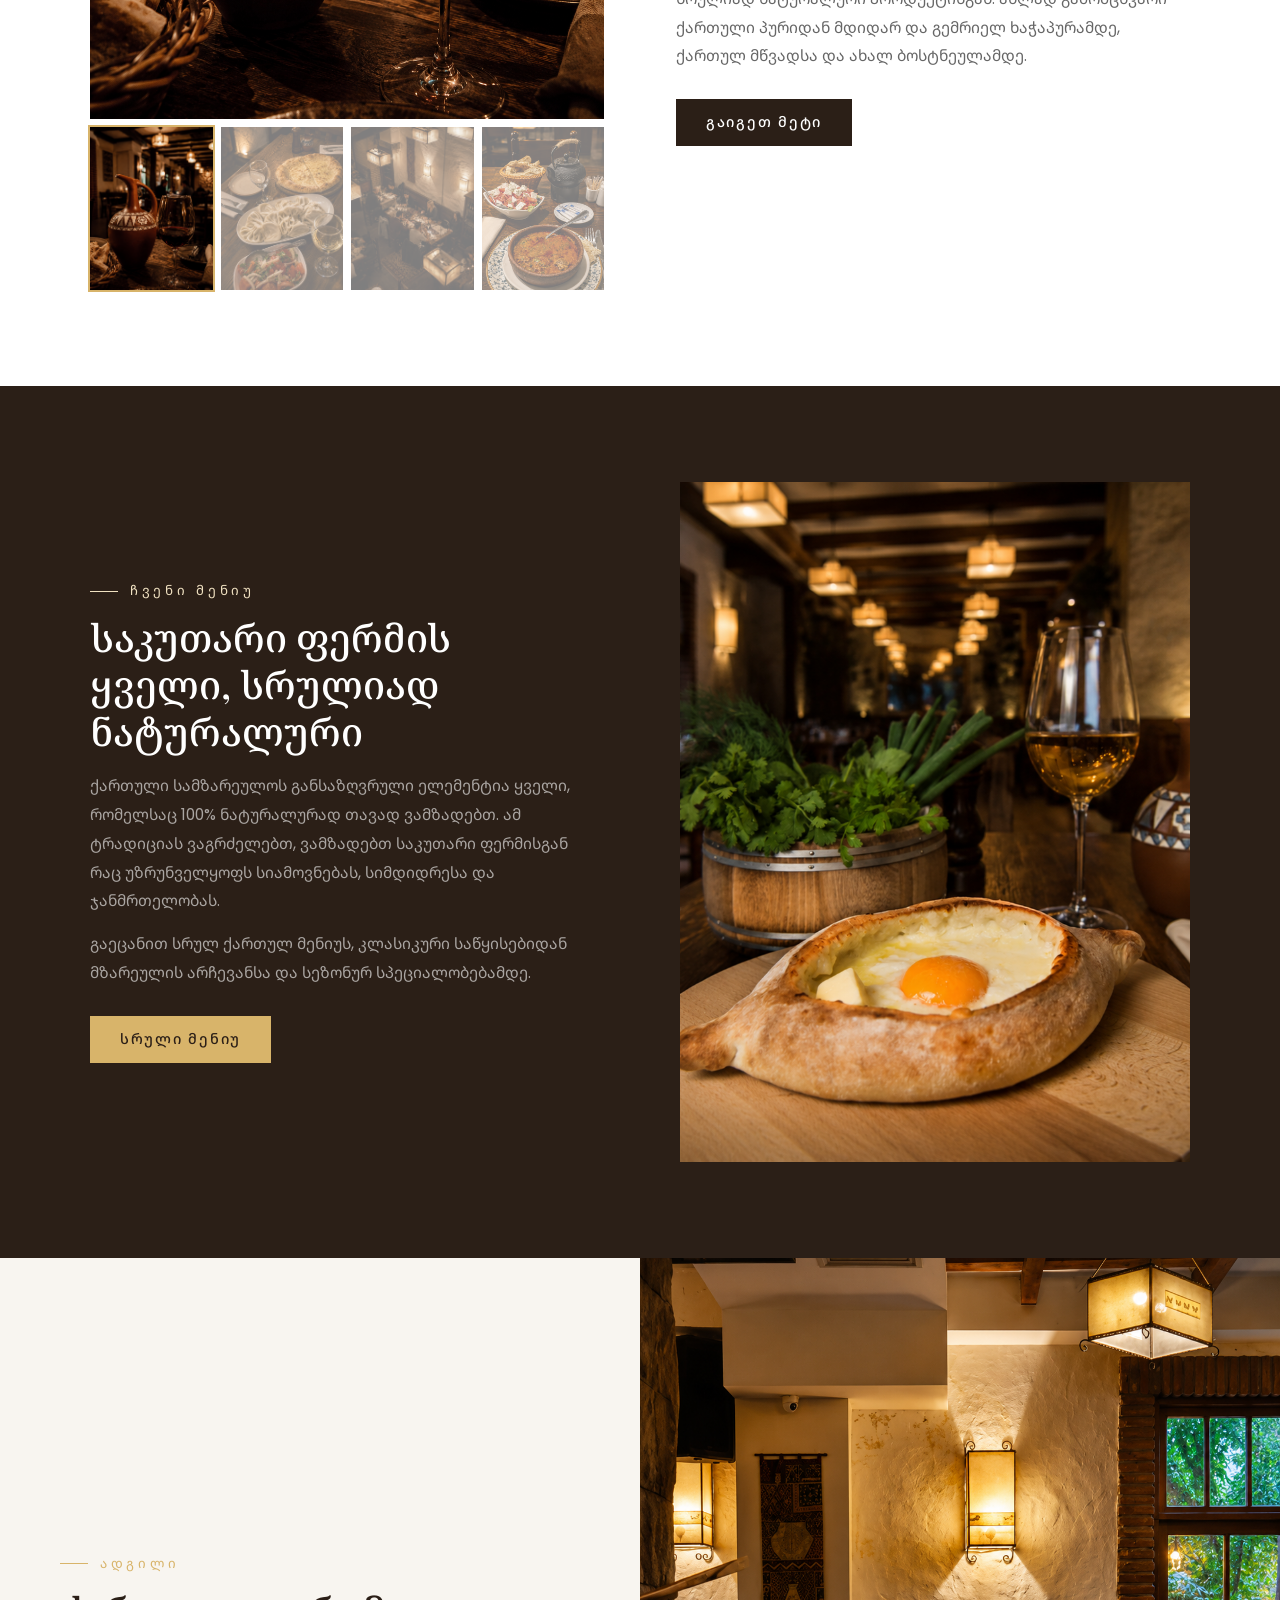
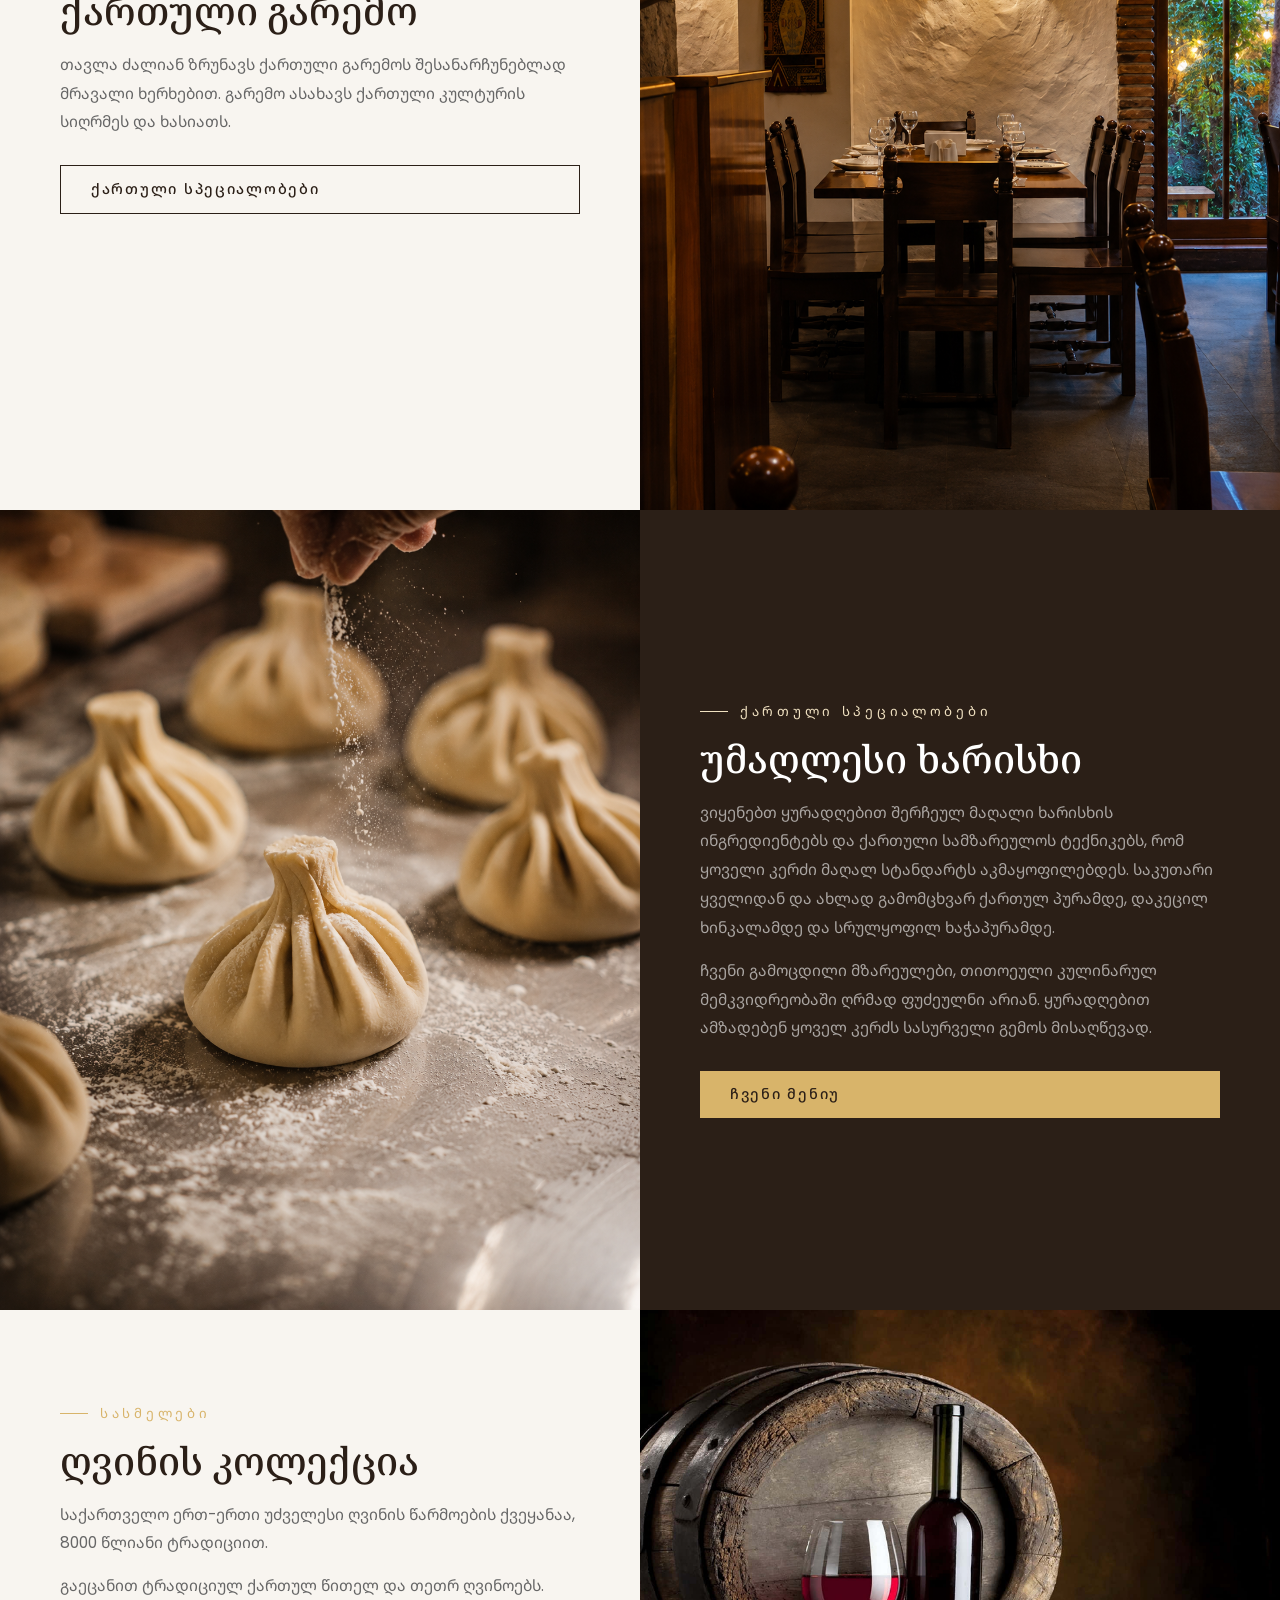
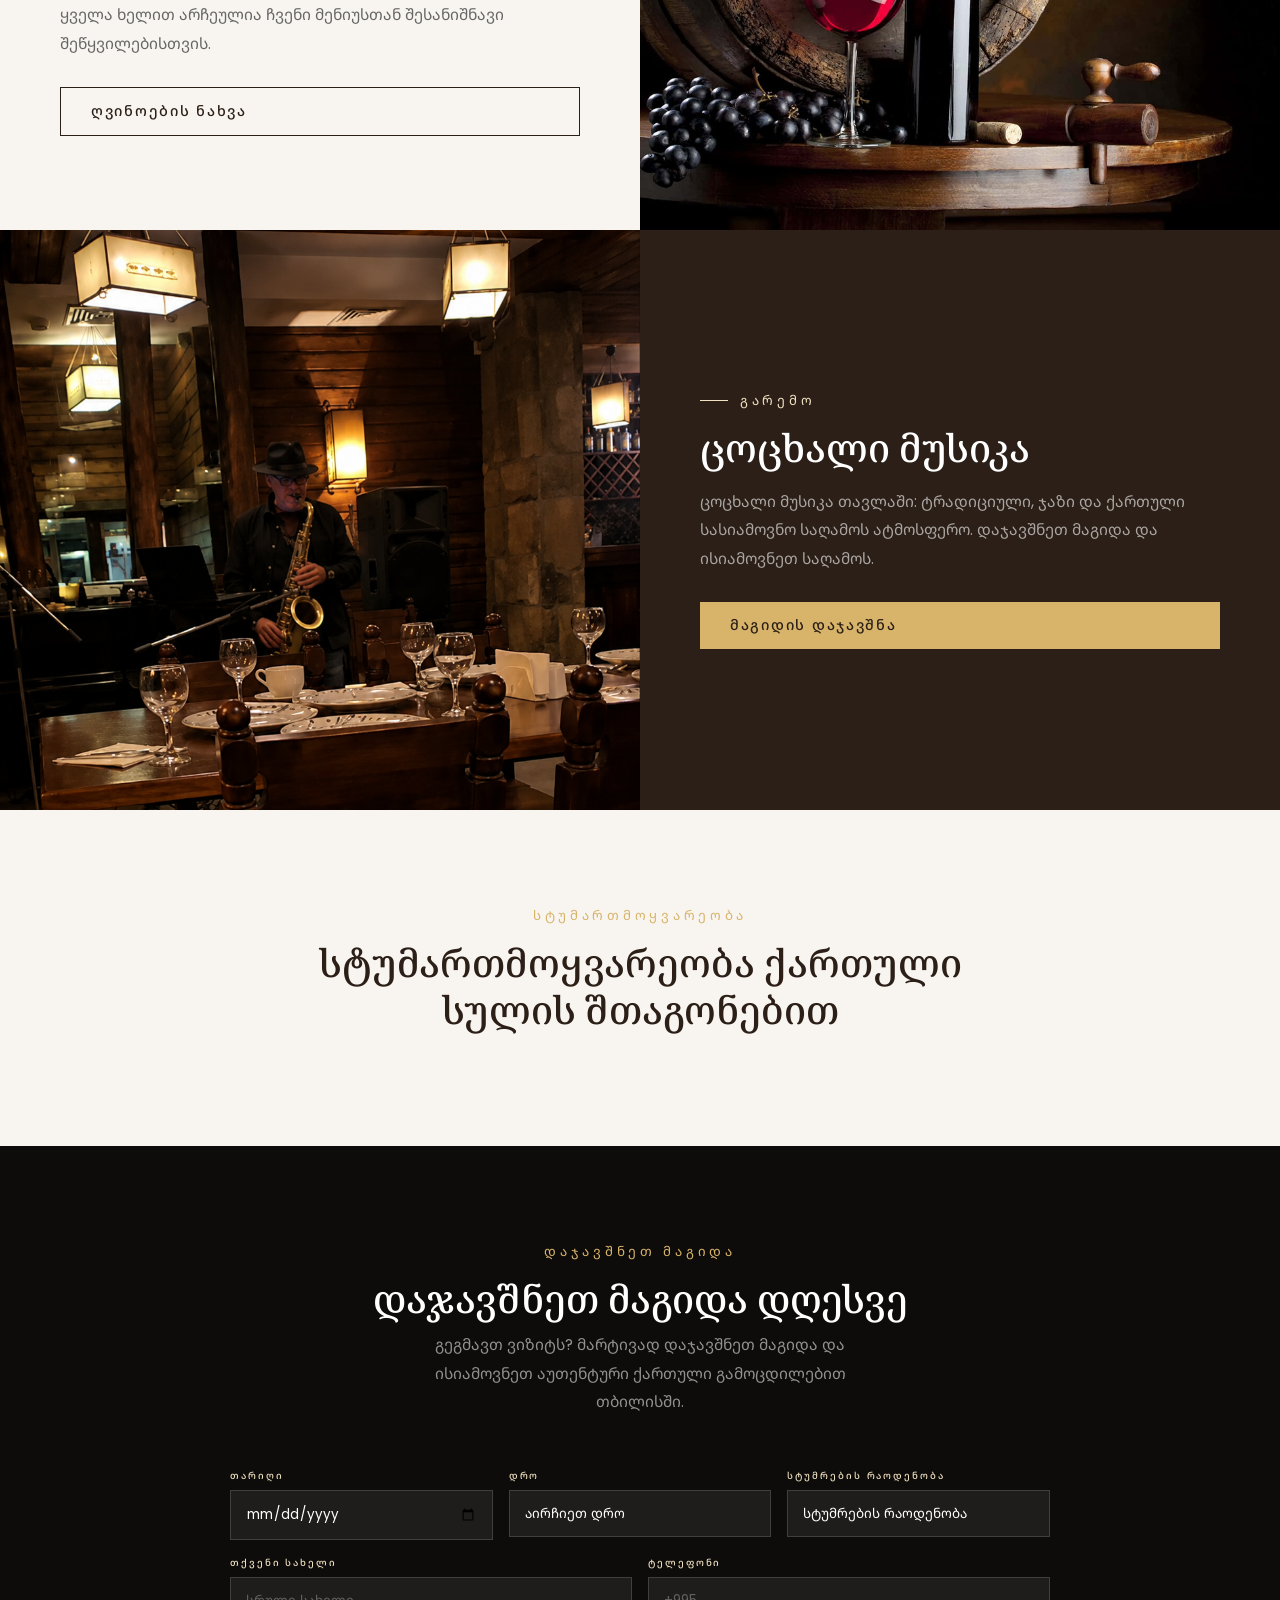
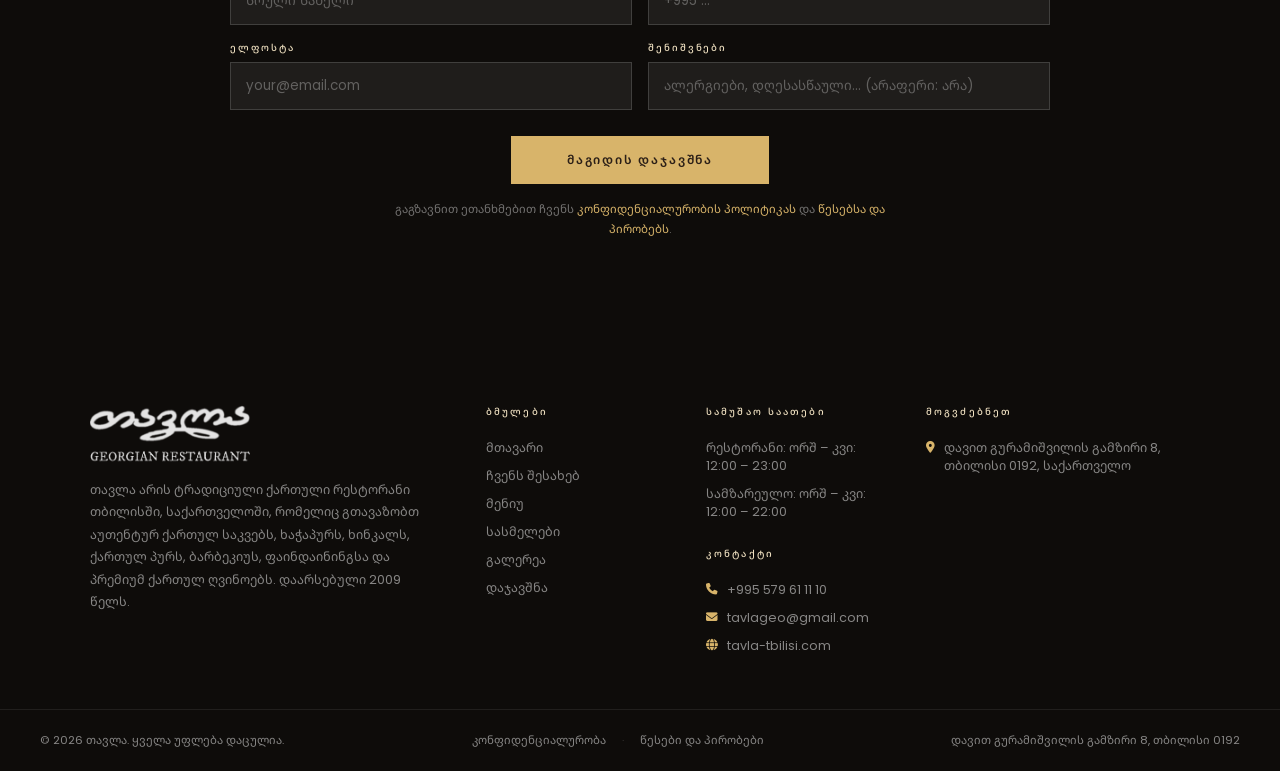
==== commit 78d97ae5: "Enhance SEO and accessibility across multiple HTML files; update meta tags, descriptions, and struct" ====
--- a/index.html
+++ b/index.html
@@ -4,20 +4,102 @@
   <meta charset="UTF-8" />
   <meta name="viewport" content="width=device-width, initial-scale=1.0" />
   <title>Tavla | თავლა – ქართული რესტორანი თბილისში</title>
-  <meta name="description" content="თავლა – აუთენტური ქართული რესტორანი თბილისში. ხაჭაპური, ხინკალი, ქართული ბარბეკიუ და პრემიუმ ქართული ღვინო 2009 წლიდან." />
+  <meta name="description" content="თავლა – აუთენტური ქართული რესტორანი თბილისში. ხაჭაპური, ხინკალი, ბარბეკიუ და ქართული ღვინო 2009 წლიდან." />
+  <meta name="robots" content="index, follow" />
+  <meta name="theme-color" content="#0e0c0a" />
+  <link rel="canonical" href="https://tavla-tbilisi.com/" />
+  <meta property="og:site_name" content="Tavla | თავლა" />
+  <meta property="og:locale" content="ka_GE" />
+  <meta property="og:locale:alternate" content="en_US" />
+  <meta property="og:locale:alternate" content="ru_RU" />
+  <link rel="icon" href="/favicon.ico" sizes="any" />
+  <link rel="icon" type="image/png" sizes="32x32" href="images/favicon-32x32.png" />
+  <link rel="icon" type="image/png" sizes="16x16" href="images/favicon-16x16.png" />
+  <link rel="apple-touch-icon" sizes="180x180" href="images/apple-touch-icon.png" />
+  <link rel="manifest" href="/site.webmanifest" />
   <link rel="preconnect" href="https://fonts.googleapis.com" />
   <link rel="preconnect" href="https://fonts.gstatic.com" crossorigin />
-  <link href="https://fonts.googleapis.com/css2?family=Playfair+Display:ital,wght@0,400;0,500;0,600;1,400&family=Poppins:wght@300;400;500;600&display=swap" rel="stylesheet" />
+  <link href="https://fonts.googleapis.com/css2?family=Playfair+Display:ital,wght@0,400;0,500;0,600;1,400&family=Poppins:wght@300;400;500;600&family=Noto+Sans+Georgian:wght@300;400;500;600&family=Noto+Serif+Georgian:wght@400;500;600&display=swap" rel="stylesheet" />
   <link rel="stylesheet" href="https://cdnjs.cloudflare.com/ajax/libs/font-awesome/6.5.0/css/all.min.css" />
   <link rel="stylesheet" href="js/lenis.css" />
   <link rel="stylesheet" href="styles.css" />
-  <link rel="icon" type="image/png" href="images/favicon.png" />
+  <script type="application/ld+json">
+  {
+    "@context": "https://schema.org",
+    "@graph": [
+      {
+        "@type": "WebSite",
+        "@id": "https://tavla-tbilisi.com/#website",
+        "url": "https://tavla-tbilisi.com/",
+        "name": "Tavla",
+        "alternateName": "თავლა",
+        "inLanguage": ["ka", "en", "ru"]
+      },
+      {
+        "@type": "BreadcrumbList",
+        "itemListElement": [
+          {
+            "@type": "ListItem",
+            "position": 1,
+            "name": "Home",
+            "item": "https://tavla-tbilisi.com/"
+          }
+        ]
+      },
+      {
+        "@type": "Restaurant",
+        "@id": "https://tavla-tbilisi.com/#restaurant",
+        "name": "Tavla",
+        "alternateName": "თავლა",
+        "url": "https://tavla-tbilisi.com/",
+        "image": "https://tavla-tbilisi.com/images/index-chefs-pick.png",
+        "description": "Authentic Georgian restaurant in Tbilisi since 2009.",
+        "telephone": "+995579611110",
+        "email": "tavlageo@gmail.com",
+        "servesCuisine": "Georgian",
+        "priceRange": "$$",
+        "address": {
+          "@type": "PostalAddress",
+          "streetAddress": "8 Guramishvili Ave",
+          "addressLocality": "Tbilisi",
+          "postalCode": "0192",
+          "addressCountry": "GE"
+        },
+        "geo": {
+          "@type": "GeoCoordinates",
+          "latitude": 41.752976,
+          "longitude": 44.7887033
+        },
+        "openingHoursSpecification": [
+          {
+            "@type": "OpeningHoursSpecification",
+            "dayOfWeek": ["Monday","Tuesday","Wednesday","Thursday","Friday","Saturday","Sunday"],
+            "opens": "12:00",
+            "closes": "23:00"
+          }
+        ],
+        "aggregateRating": {
+          "@type": "AggregateRating",
+          "ratingValue": "4.5",
+          "reviewCount": "700"
+        },
+        "sameAs": [
+          "https://tavla-tbilisi.com",
+          "https://www.google.com/maps/place/%E1%83%A0%E1%83%94%E1%83%A1%E1%83%90%E1%83%A0%E1%83%90%E1%83%9C%E1%83%98+%E1%83%97%E1%83%90%E1%83%95%E1%83%9A%E1%83%90/@41.752976,44.7887033,18z/data=!4m6!3m5!1s0x40447283ad52dd43:0xcaa649d01fdec4e2!8m2!3d41.752976!4d44.7887033!16s%2Fg%2F11cs0s905s?hl=ka"
+        ]
+      }
+    ]
+  }
+  </script>
+  <script src="js/seo-config.js"></script>
+  <script src="js/seo.js"></script>
+  <script>initSeo('index', localStorage.getItem('tavla-lang') || 'ge');</script>
   <style>
     .lang-dropdown { position: relative; flex-shrink: 0; }
     .lang-current {
       background: none; border: none;
       color: rgba(255,255,255,.82);
-      font-family: 'Poppins', sans-serif;
+      font-family: var(--font-sans);
       font-size: .7rem; font-weight: 600;
       letter-spacing: .12em; text-transform: uppercase;
       cursor: pointer; padding: 5px 8px;
@@ -48,7 +130,7 @@
       display: block; width: 100%;
       background: none; border: none;
       color: rgba(255,255,255,.55);
-      font-family: 'Poppins', sans-serif;
+      font-family: var(--font-sans);
       font-size: .7rem; font-weight: 500;
       letter-spacing: .12em; text-transform: uppercase;
       cursor: pointer; padding: 7px 14px;
@@ -86,7 +168,7 @@
 <nav class="navbar" id="navbar">
   <div class="navbar-inner">
     <a href="#" class="nav-brand" aria-label="Tavla home">
-      <img src="images/tavla-nav-hero.png" alt="Tavla" class="nav-logo"/>
+      <img src="images/tavla-nav-hero.png" alt="Tavla Georgian Restaurant, Tbilisi" class="nav-logo"/>
     </a>
     <ul class="nav-menu">
       <li><a href="#" data-ge="მთავარი" data-en="Home" data-ru="Главная">მთავარი</a></li>
@@ -125,7 +207,7 @@
   <div class="hero-split">
     <div class="hero-left">
       <div style="max-width:440px">
-        <div class="hero-badge"><i class="fa fa-star"></i> <span data-ge="დაარსებულია 2009 წელს" data-en="Established in 2009" data-ru="С 2009 года">დაარსებულია 2009 წელს</span></div>
+        <p class="sec-label hero-est" data-ge="2009 წლიდან" data-en="Est. 2009" data-ru="С 2009 года">2009 წლიდან</p>
         <h1 class="hero-h1" data-ge="თავლა, ნამდვილი ქართული სამზარეულოს გამოცდილება თბილისში" data-en="Tavla invites you to experience the true essence of Georgian cuisine in Tbilisi" data-ru="Тавла познакомьтесь с истинной грузинской кухни в Тбилиси">თავლა, ნამდვილი ქართული სამზარეულოს გამოცდილება თბილისში</h1>
         <p class="hero-p" data-i18n-html data-ge="ჩვენი რესტორანი თბილისში ქართული სამზარეულოს წამყვანია, სადაც ტრადიცია, გემო და თბილი ოჯახურობა ერთად არის თავმოყრილი. გთავაზობთ ახლად გამომცხვარ <a href=&quot;menu.html&quot;>ხაჭაპურს</a>, ხელით დაკეცილ <a href=&quot;menu.html&quot;>ხინკალს</a> და ოსტატურ <a href=&quot;menu.html&quot;>მრავალ კერძებს</a>." data-en="Our restaurant has been a leading destination for authentic Georgian cuisine, where tradition, flavour, and warm hospitality come together. We proudly serve freshly baked <a href=&quot;menu.html&quot;>Khachapuri</a>, hand-folded <a href=&quot;menu.html&quot;>Khinkali</a>, and expertly made <a href=&quot;menu.html&quot;>numerous dishes</a>." data-ru="С 2009 года наш ресторан в Тбилиси является одним из лучших мест грузинской кухни, где сочетаются традиции, вкус и тёплое гостеприимство. Мы гордимся свеже-выпеченным <a href=&quot;menu.html&quot;>хачапури</a>, ручной <a href=&quot;menu.html&quot;>хинкали</a> и мастерски приготовленные <a href=&quot;menu.html&quot;>блюда</a>.">2009 წლიდან ჩვენი რესტორანი თბილისში ქართული სამზარეულოს აუთენტური გემოვნების წამყვანი დანიშნულებაა, სადაც ტრადიცია, გემო და თბილი ოჯახურობა ერთადაა. ვემსახურებით ახლად გამომცხვარ <a href="menu.html">ხაჭაპურს</a>, ხელით დაკეცილ <a href="menu.html">ხინკალს</a> და ოსტატურად შემწებულ <a href="menu.html">ქართულ ბარბეკიუს</a>.</p>
         <div class="hero-btns">
@@ -135,27 +217,35 @@
       </div>
     </div>
     <div class="hero-right">
-      <img src="images/tavla-hero-index.png" alt="Tavla Restaurant Tbilisi"/>
-      <div class="hero-right-ov"></div>
+      <div class="hero-right-visual">
+        <img src="images/tavla-hero-index.png" alt="Tavla restaurant interior, Tbilisi" fetchpriority="high"/>
+        <div class="hero-right-ov"></div>
+      </div>
       <div class="hero-dishes">
-        <div class="hdish">
-          <div class="hdish-img"><img src="./images/index-khachapuri.png" alt="Khachapuri"/></div>
-          <div class="hdish-name" data-ge="ხაჭაპური" data-en="Khachapuri" data-ru="Хачапури">ხაჭაპური</div>
-          <div class="hdish-sub" data-ge="ქართული ყველის პური" data-en="Georgian cheese bread" data-ru="Грузинский сырный хлеб">ქართული ყველის პური</div>
-          <div class="hdish-stars">★★★★★</div>
-        </div>
-        <div class="hdish">
-          <div class="hdish-img"><img src="./images/index-khinkali.png" alt="Khinkali"/></div>
-          <div class="hdish-name" data-ge="ხინკალი" data-en="Khinkali" data-ru="Хинкали">ხინკალი</div>
-          <div class="hdish-sub" data-ge="ტრადიციული ხინკალი" data-en="Traditional Dumplings" data-ru="Традиционные Хинкали">ტრადიციული პელმენი</div>
-          <div class="hdish-stars">★★★★★</div>
-        </div>
-        <div class="hdish">
-          <div class="hdish-img"><img src="./images/xbo-neknebi-ajikit.PNG" alt="Georgian Salad"/></div>
-          <div class="hdish-name" data-ge="ხბოს ნეკნი აჯიკით" data-en="Ribs with Ajika" data-ru="Рёбра с аджикой">ხბოს ნეკნი აჯიკით</div>
-          <div class="hdish-sub" data-ge="აჯიკის სოუსით" data-en="Ajika dressing" data-ru="аджиковый соус">კაკლის სოუსით</div>
-          <div class="hdish-stars">★★★★★</div>
-        </div>
+        <article class="hdish">
+          <div class="hdish-media"><img src="./images/index-khachapuri.png" alt="Khachapuri"/></div>
+          <div class="hdish-body">
+            <h3 class="hdish-name" data-ge="ხაჭაპური" data-en="Khachapuri" data-ru="Хачапури">ხაჭაპური</h3>
+            <p class="hdish-sub" data-ge="ქართული ყველის პური" data-en="Georgian cheese bread" data-ru="Грузинский сырный хлеб">ქართული ყველის პური</p>
+            <div class="hdish-stars" aria-hidden="true"><i class="fa fa-star"></i><i class="fa fa-star"></i><i class="fa fa-star"></i><i class="fa fa-star"></i><i class="fa fa-star"></i></div>
+          </div>
+        </article>
+        <article class="hdish">
+          <div class="hdish-media"><img src="./images/index-khinkali.png" alt="Khinkali"/></div>
+          <div class="hdish-body">
+            <h3 class="hdish-name" data-ge="ხინკალი" data-en="Khinkali" data-ru="Хинкали">ხინკალი</h3>
+            <p class="hdish-sub" data-ge="ტრადიციული ხინკალი" data-en="Traditional Dumplings" data-ru="Традиционные Хинкали">ტრადიციული პელმენი</p>
+            <div class="hdish-stars" aria-hidden="true"><i class="fa fa-star"></i><i class="fa fa-star"></i><i class="fa fa-star"></i><i class="fa fa-star"></i><i class="fa fa-star"></i></div>
+          </div>
+        </article>
+        <article class="hdish">
+          <div class="hdish-media"><img src="./images/xbo-neknebi-ajikit.PNG" alt="Ribs with ajika"/></div>
+          <div class="hdish-body">
+            <h3 class="hdish-name" data-ge="ნეკნი აჯიკით" data-en="Ajika Ribs" data-ru="Рёбра с аджикой">ხბოს ნეკნი აჯიკით</h3>
+            <p class="hdish-sub" data-ge="აჯიკის სოუსით" data-en="Ribs with Ajika sauce" data-ru="аджиковый соус">კაკლის სოუსით</p>
+            <div class="hdish-stars" aria-hidden="true"><i class="fa fa-star"></i><i class="fa fa-star"></i><i class="fa fa-star"></i><i class="fa fa-star"></i><i class="fa fa-star"></i></div>
+          </div>
+        </article>
       </div>
     </div>
   </div>
@@ -177,17 +267,17 @@
           <button onclick="sNav(1)" aria-label="Next"><i class="fa fa-chevron-right"></i></button>
         </div>
         <div class="slider-thumbs" id="thumbs">
-          <img src="images/about-us1.png" class="active" onclick="sSet(0)" alt="t0"/>
-          <img src="images/about-us2.png" onclick="sSet(1)" alt="t1"/>
-          <img src="images/about-us3.png" onclick="sSet(2)" alt="t2"/>
-          <img src="images/about-us-gallery.png" onclick="sSet(3)" alt="t3"/>
+          <img src="images/about-us1.png" class="active" onclick="sSet(0)" alt="Tavla interior view 1"/>
+          <img src="images/about-us2.png" onclick="sSet(1)" alt="Tavla interior view 2"/>
+          <img src="images/about-us3.png" onclick="sSet(2)" alt="Tavla interior view 3"/>
+          <img src="images/about-us-gallery.png" onclick="sSet(3)" alt="Tavla interior view 4"/>
         </div>
       </div>
       <div class="fi">
         <p class="sec-label" data-ge="ჩვენს შესახებ" data-en="About Us" data-ru="О нас">ჩვენს შესახებ</p>
         <h2 class="sec-h2" data-ge="ერთ-ერთი საუკეთესო ქართული რესტორანი თბილისში" data-en="One of Tbilisi's Finest Georgian Restaurants" data-ru="Один из лучших грузинских ресторанов Тбилиси">თავლა – ერთ-ერთი საუკეთესო ქართული რესტორანი თბილისში</h2>
         <p class="sec-p" data-ge="თავლა არის ტრადიციული ქართული რესტორანი სავსე თბილი ოჯახურობითა და ნამდვილი ქართული გემოებით. წამყვანი დანიშნულება მათთვის, ვინც ეძებს ორიგინალურ ქართულ სამზარეულოს. თავლაში ყოველი კერძი ტრადიციითა და ხარისხით მზადდება, ქმნის დაუვიწყარ ქართულ გამოცდილებას." data-en="Traditional Georgian restaurant, full authentic flavours, warm hospitality, and a true taste of Georgia. We are a leading destination for people seeking authentic Georgian cuisine, including Khinkali, Khachapuri, and Georgian wine. At Tavla, every dish is crafted with tradition and quality, creating a memorable Georgian dining experience." data-ru="Традиционный грузинский ресторан в Тбилиси, тёплое гостеприимство и настоящий вкус Грузии, являемся одним из лучших мест для тех, кто ищет аутентичную грузинскую кухню: хинкали, хачапури и грузинское вино. В Тавле каждое блюдо готовится с традицией и качеством, создавая незабываемый грузинский ужин.">თავლა (თავლა) არის ტრადიციული ქართული რესტორანი თბილისში, რომელიც გთავაზობთ აუთენტურ გემოებს, თბილ ოჯახურობასა და ნამდვილ ქართულ გამოცდილებას. ჩვენ ვართ წამყვანი დანიშნულება მათთვის, ვინც ეძებს აუთენტურ ქართულ სამზარეულოს: ხინკალს, ხაჭაპურსა და პრემიუმ ქართულ ღვინოს. თავლაში ყოველი კერძი ტრადიციითა და ხარისხით მზადდება, ქმნის დაუვიწყარ ქართულ გამოცდილებას თბილისის გულში.</p>
-        <p class="sec-p" style="margin-top:15px" data-ge="ჩვენი გამოცდილი მზარეულები ტრადიციულ რეცეპტებს იყენებენ, რომლებიც მზადდება ნატურალური პროდუქტისგან. ახლად გამომცხვარი ქართული პურიდან მდიდარ და გემრიელ ხაჭაპურამდე, ქართულ მწვადსა და ახალ ბოსტნეულამდე." data-en="Our expert Georgian chefs use traditional recipes passed down over generations to create authentic meals that reflect the true essence of Georgian cuisine. From freshly baked Georgian bread to rich and flavorful Khachapuri, Georgian BBQ, fresh and signature sauces, every dish is prepared to deliver an unforgettable experience." data-ru="Наши опытные грузинские повара используют традиционные рецепты, передаваемые из поколения в поколение, чтобы создавать аутентичные блюда, отражающие истинную сущность грузинской кухни. От свежевыпеченного грузинского хлеба до насыщенного хачапури, шашлык и фирменных соусов. Каждое блюдо готовится для незабываемого ужина.">თავლაში ჩვენი გამოცდილი ქართველი მზარეულები თაობების მიერ გადაცემულ ტრადიციულ რეცეპტებს იყენებენ, რათა შექმნან აუთენტური კერძები, რომლებიც ქართული სამზარეულოს ნამდვილ საფუძველს ასახავენ. ახლად გამომცხვარი ქართული პურიდან მდიდარ და გემრიელ ხაჭაპურამდე, ქართული ბარბეკიუდან, ახალ ბოსტნეულსა და მწვანილებამდე. ყოველი კერძი დაუვიწყარ ქართულ კვებას ქმნის.</p>
+        <p class="sec-p" style="margin-top:15px" data-ge="ჩვენი მზარეულები ტრადიციულ რეცეპტებს იყენებენ, მზადდება სრულიად ნატურალური პროდუქტისგან. ახლად გამომცხვარი ქართული პურიდან მდიდარ და გემრიელ ხაჭაპურამდე, ქართულ მწვადსა და ახალ ბოსტნეულამდე." data-en="Our expert Georgian chefs use traditional recipes passed down over generations to create authentic meals that reflect the true essence of Georgian cuisine. From freshly baked Georgian bread to rich and flavorful Khachapuri, Georgian BBQ, fresh and signature sauces, every dish is prepared to deliver an unforgettable experience." data-ru="Наши опытные грузинские повара используют традиционные рецепты, передаваемые из поколения в поколение, чтобы создавать аутентичные блюда, отражающие истинную сущность грузинской кухни. От свежевыпеченного грузинского хлеба до насыщенного хачапури, шашлык и фирменных соусов. Каждое блюдо готовится для незабываемого ужина.">თავლაში ჩვენი გამოცდილი ქართველი მზარეულები თაობების მიერ გადაცემულ ტრადიციულ რეცეპტებს იყენებენ, რათა შექმნან აუთენტური კერძები, რომლებიც ქართული სამზარეულოს ნამდვილ საფუძველს ასახავენ. ახლად გამომცხვარი ქართული პურიდან მდიდარ და გემრიელ ხაჭაპურამდე, ქართული ბარბეკიუდან, ახალ ბოსტნეულსა და მწვანილებამდე. ყოველი კერძი დაუვიწყარ ქართულ კვებას ქმნის.</p>
         <a href="menu.html" class="btn btn-dark" style="margin-top:28px;display:inline-block" data-ge="გაიგეთ მეტი" data-en="Read More" data-ru="Подробнее">გაიგეთ მეტი</a>
       </div>
     </div>
@@ -200,7 +290,7 @@
     <div class="menu-inner">
       <div class="fi">
         <p class="sec-label" data-ge="ჩვენი მენიუ" data-en="Our Menu" data-ru="Наше меню">ჩვენი მენიუ</p>
-        <h2 class="sec-h2" data-ge="საკუთარი ნატურალური ყველი და ახლად გამომცხვარი ხაჭაპური" data-en="House-Made Georgian Cheese &amp; Freshly Baked Khachapuri" data-ru="Домашний грузинский сыр и свежий хачапури">საკუთარი ქართული ყველი და ახლად გამომცხვარი ხაჭაპური</h2>
+        <h2 class="sec-h2" data-ge="საკუთარი ფერმის ყველი, სრულიად ნატურალური" data-en="House-Made Georgian Cheese &amp; Fully Natural" data-ru="Сыр с нашей собственной фермы, полностью натуральный.">საკუთარი ქართული ყველი და ახლად გამომცხვარი ხაჭაპური</h2>
         <p class="sec-p" data-ge="ქართული სამზარეულოს განსაზღვრული ელემენტია ყველი, რომელსაც 100% ნატურალურად თავად ვამზადებთ. ამ ტრადიციას ვაგრძელებთ, ვამზადებთ საკუთარი ფერმისგან რაც უზრუნველყოფს სიამოვნებას, სიმდიდრესა და ჯანმრთელობას. " data-en="Cheese is one of the most defining elements in Georgian Cuisine, with a history spanning more than 2,000 years. At Tavla, we continue this tradition by preparing house-made Georgian cheese in-house." data-ru="Одним из определяющих элементов грузинской кухни является сыр с историей более 2000 лет. В Тавле мы продолжаем эту традицию, готовя домашний грузинский сыр, обеспечивая свежесть и насыщенность.">ქართული სამზარეულოს განსაზღვრული ელემენტია ყველი, რომლის ისტორია 2000 წელზე მეტს მოიცავს. თავლაში ამ ტრადიციას ვაგრძელებთ, ყველს საკუთრად ვამზადებთ, რაც უზრუნველყოფს სიამოვნებას, სიმდიდრესა და აუთენტურობას ყოველ ნაკრძალში. ეს საშუალებას გვაძლევს აღვადგინოთ ნამდვილი გემოები, რაც გრძნობთ ყოველ კერძში, განსაკუთრებით ახლად გამომცხვარ ხაჭაპურში. თავლა ფართოდ მიიჩნევა საუკეთესო ხაჭაპურის რესტორანად თბილისში.</p>
         <p class="sec-p" style="margin-top:14px" data-ge="გაეცანით სრულ ქართულ მენიუს, კლასიკური საწყისებიდან მზარეულის არჩევანსა და სეზონურ სპეციალობებამდე." data-en="Explore our full Georgian menu, from classic starters to chef's picks and seasonal specialities." data-ru="Изучите наше полное грузинское меню: от классических закусок до выбора шеф-повара и сезонных блюд.">გაეცანით სრულ ქართულ მენიუს, კლასიკური საწყისებიდან მზარეულის არჩევანსა და სეზონურ სპეციალობებამდე.</p>
         <a href="menu.html" class="btn btn-gold" style="margin-top:28px;display:inline-block" data-ge="სრული მენიუ" data-en="View Full Menu" data-ru="Полное меню">სრული მენიუ</a>
@@ -247,10 +337,10 @@
 <div id="wines">
   <div class="split-inner">
     <div class="split-text fi">
-      <p class="sec-label" data-ge="ღვინის კოლექცია" data-en="Wine Collection" data-ru="Винная коллекция">ღვინის კოლექცია</p>
+      <p class="sec-label" data-ge="სასმელები" data-en="Drinks" data-ru="Напитки">ღვინის კოლექცია</p>
       <h2 class="sec-h2" data-ge="ღვინის კოლექცია" data-en="Wine Collection" data-ru="Винная коллекция">ღვინის კოლექცია</h2>
-      <p class="sec-p" data-ge="საქართველო ერთ-ერთი უძველესი ღვინის წარმოების ქვეყანაა, 8000 წლიანი ტრადიციით. თავლაში ვაწარმოებთ ყურადღებით შერჩეულ აუთენტურ ქართულ ღვინოებს. ჩვენი ღვინის სია შექმნილია ქართული სამზარეულოს სრულყოფილად დასამატებლად და თბილისში ქართული გამოცდილების ასამაღლებლად." data-en="Georgia is one of the world's oldest wine-producing nations, with a winemaking tradition dating back 8,000 years. At Tavla, we proudly present a carefully curated selection of authentic Georgian wines. Our wine list is designed to perfectly complement our Georgian cuisine and elevate your Georgian dining experience in Tbilisi." data-ru="Грузия, одна из старейших винодельческих стран мира с 8000-летней традицией. В Тавле мы с гордостью представляем тщательно подобранную коллекцию аутентичных грузинских вин. Наш винный список создан для идеального сочетания с грузинской кухней и незабываемого ужина в Тбилиси.">საქართველო ერთ-ერთი უძველესი ღვინის წარმოების ქვეყანაა, 8000 წლიანი ტრადიციით. თავლაში ვაწარმოებთ ყურადღებით შერჩეულ აუთენტურ ქართულ ღვინოებს. ჩვენი ღვინის სია შექმნილია ქართული სამზარეულოს სრულყოფილად დასამატებლად და თბილისში ქართული გამოცდილების ასამაღლებლად.</p>
-      <p class="sec-p" style="margin-top:14px" data-ge="გაეცანით ტრადიციულ ქართულ ქვივინოს კლასიკურ წითელ და თეთალ ღვინოებთან ერთად. ყველა ხელით არჩეულია ჩვენი მენიუსთან შესანიშნავი შეწყვილებისთვის." data-en="Explore traditional Georgian amber wines alongside classic reds and whites, all handpicked to pair beautifully with our Georgian menu." data-ru="Откройте для себя традиционное грузинское янтарное вино наряду с классическими красными и белыми, все вина подобраны для идеального сочетания с нашим меню.">გაეცანით ტრადიციულ ქართულ ქვივინოს კლასიკურ წითელ და თეთალ ღვინოებთან ერთად. ყველა ხელით არჩეულია ჩვენი მენიუსთან შესანიშნავი შეწყვილებისთვის.</p>
+      <p class="sec-p" data-ge="საქართველო ერთ-ერთი უძველესი ღვინის წარმოების ქვეყანაა, 8000 წლიანი ტრადიციით." data-en="Georgia is one of the world's oldest wine-producing nations, with a winemaking tradition dating back 8,000 years." data-ru="Грузия, одна из старейших винодельческих стран мира с 8000-летней традицией.">საქართველო ერთ-ერთი უძველესი ღვინის წარმოების ქვეყანაა, 8000 წლიანი ტრადიციით. თავლაში ვაწარმოებთ ყურადღებით შერჩეულ აუთენტურ ქართულ ღვინოებს. ჩვენი ღვინის სია შექმნილია ქართული სამზარეულოს სრულყოფილად დასამატებლად და თბილისში ქართული გამოცდილების ასამაღლებლად.</p>
+      <p class="sec-p" style="margin-top:14px" data-ge="გაეცანით ტრადიციულ ქართულ წითელ და თეთრ ღვინოებს. ყველა ხელით არჩეულია ჩვენი მენიუსთან შესანიშნავი შეწყვილებისთვის." data-en="Explore traditional Georgian amber wines alongside classic reds and whites, all handpicked to pair beautifully with our Georgian menu." data-ru="Откройте для себя традиционные грузинские вина, а также классические красные и белые сорта. все они были тщательно отобраны, чтобы идеально дополнить блюда нашего грузинского меню.">გაეცანით ტრადიციულ ქართულ ქვივინოს კლასიკურ წითელ და თეთალ ღვინოებთან ერთად. ყველა ხელით არჩეულია ჩვენი მენიუსთან შესანიშნავი შეწყვილებისთვის.</p>
       <a href="#reservation" class="btn btn-outline-d" style="margin-top:28px;display:inline-block" data-ge="ღვინოების ნახვა" data-en="Explore Wines" data-ru="Смотреть вина">ღვინოების ნახვა</a>
     </div>
     <div class="split-img fi">
@@ -266,9 +356,9 @@
       <img src="images/index-chefs-pick.png" alt="Live music at Tavla"/>
     </div>
     <div class="split-text dark fi">
-      <p class="sec-label" data-ge="ცოცხალი მუსიკა" data-en="Live Music" data-ru="Живая музыка">ცოცხალი მუსიკა</p>
+      <p class="sec-label" data-ge="გარემო" data-en="Environment" data-ru="Окружение">ცოცხალი მუსიკა</p>
       <h2 class="sec-h2" data-ge="ცოცხალი მუსიკა" data-en="Live Music" data-ru="Живая музыка">ცოცხალი მუსიკა</h2>
-      <p class="sec-p" data-ge="გამოიცადეთ ცოცხალი ქართული მუსიკა თავლაში: ტრადიციული პოლიფონია, ფიდლინი და ქართული სასიამოვნო საღამოს ატმოსფერო. ჩვენი ღამოები აერთიანებს აუთენტურ გემოებს, თბილ ოჯახურობასა და ცოცხალ მუსიკას, რაც თბილისში უნიკალურ გამოცდილებას ქმნის. დაჯავშნეთ მაგიდა და ისიამოვნეთ საღამოს." data-en="Experience live Georgian music at Tavla, with traditional polyphony, fiddle, and the warmth of a true Georgian evening. Our nights bring together authentic flavours, hospitality, and live performances for an unforgettable atmosphere in Tbilisi. Reserve your table and enjoy the evening." data-ru="Насладитесь живой грузинской музыкой в Тавле: традиционная полифония, скрипка и атмосфера настоящего грузинского вечера. Наши вечера объединяют аутентичные вкусы, гостеприимство и живые выступления для незабываемой атмосферы в Тбилиси. Забронируйте стол и насладитесь вечером.">გამოიცადეთ ცოცხალი ქართული მუსიკა თავლაში: ტრადიციული პოლიფონია, ფიდლინი და ქართული სასიამოვნო საღამოს ატმოსფერო. ჩვენი ღამოები აერთიანებს აუთენტურ გემოებს, თბილ ოჯახურობასა და ცოცხალ მუსიკას, რაც თბილისში უნიკალურ გამოცდილებას ქმნის. დაჯავშნეთ მაგიდა და ისიამოვნეთ საღამოს.</p>
+      <p class="sec-p" data-ge="ცოცხალი მუსიკა თავლაში: ტრადიციული, ჯაზი და ქართული სასიამოვნო საღამოს ატმოსფერო. დაჯავშნეთ მაგიდა და ისიამოვნეთ საღამოს." data-en="Experience live music at Tavla, with traditional, Jazz, and the warmth of a true Georgian evening. Reserve your table and enjoy the evening." data-ru="Насладитесь живой музыкой в ​​Tavla: традиционные мелодии, джаз и неповторимая атмосфера настоящего грузинского вечера. Забронируйте столик и проведите чудесный вечер.">გამოიცადეთ ცოცხალი ქართული მუსიკა თავლაში: ტრადიციული პოლიფონია, ფიდლინი და ქართული სასიამოვნო საღამოს ატმოსფერო. ჩვენი ღამოები აერთიანებს აუთენტურ გემოებს, თბილ ოჯახურობასა და ცოცხალ მუსიკას, რაც თბილისში უნიკალურ გამოცდილებას ქმნის. დაჯავშნეთ მაგიდა და ისიამოვნეთ საღამოს.</p>
       <a href="#reservation" class="btn btn-gold" style="margin-top:28px;display:inline-block" data-ge="მაგიდის დაჯავშნა" data-en="Reserve a Table" data-ru="Забронировать стол">მაგიდის დაჯავშნა</a>
     </div>
   </div>
@@ -359,7 +449,7 @@
   <div class="container">
     <div class="footer-grid">
       <div>
-        <div class="foot-brand"><img src="images/tavla-nav-hero.png" alt="Tavla" class="foot-logo"/></div>
+        <div class="foot-brand"><img src="images/tavla-nav-hero.png" alt="Tavla Georgian Restaurant, Tbilisi" class="foot-logo"/></div>
         <p class="foot-about" data-ge="თავლა არის ტრადიციული ქართული რესტორანი თბილისში, საქართველოში, რომელიც გთავაზობთ აუთენტურ ქართულ საკვებს, ხაჭაპურს, ხინკალს, ქართულ პურს, ბარბეკიუს, ფაინდაინინგსა და პრემიუმ ქართულ ღვინოებს. დაარსებული 2009 წელს." data-en="Tavla Restaurant is a traditional Georgian restaurant in Tbilisi, Georgia, offering authentic Georgian food, Khachapuri, Khinkali, Georgian bread, BBQ, fine dining, and premium Georgian wines. Established 2009." data-ru="Ресторан Тавла, традиционный грузинский ресторан в Тбилиси, предлагающий аутентичную грузинскую кухню, хачапури, хинкали, грузинский хлеб, барбекю, изысканные блюда и премиальные грузинские вина. Основан в 2009 году.">თავლა არის ტრადიციული ქართული რესტორანი თბილისში, საქართველოში, რომელიც გთავაზობთ აუთენტურ ქართულ საკვებს, ხაჭაპურს, ხინკალს, ქართულ პურს, ბარბეკიუს, ფაინდაინინგსა და პრემიუმ ქართულ ღვინოებს. დაარსებული 2009 წელს.</p>
       </div>
       <div>
@@ -413,11 +503,6 @@
 <script>
   var currentLang = 'ge';
   var langLabels = {ge:'GE', en:'EN', ru:'RU'};
-  var pageTitles = {
-    ge: 'Tavla | თავლა – ქართული რესტორანი თბილისში',
-    en: 'Tavla | თავლა – Georgian Restaurant in Tbilisi',
-    ru: 'Tavla | თავლა – Грузинский ресторан в Тбилиси'
-  };
   var resBtnLabels = {
     ge: 'მაგიდის დაჯავშნა',
     en: 'Reserve Table',
@@ -523,7 +608,7 @@
       if(p!==null)inp.placeholder=p;
     });
     document.documentElement.lang=lang==='ge'?'ka':lang;
-    document.title=pageTitles[lang];
+    updateSeoMeta(lang);
     updateLangDropdowns(lang);
     localStorage.setItem('tavla-lang',lang);
   }
--- a/styles.css
+++ b/styles.css
@@ -1,6 +1,6 @@
 *,*::before,*::after{box-sizing:border-box;margin:0;padding:0}
 html{scroll-behavior:auto}
-body{font-family:'Poppins',sans-serif;color:#2b2118;overflow-x:hidden;background:#fff}
+body{font-family:var(--font-sans);color:#2b2118;overflow-x:hidden;background:#fff}
 a{text-decoration:none;color:inherit}
 img{display:block;max-width:100%}
 :root{
@@ -9,6 +9,8 @@
   --gold2:#f1e2c2;
   --light:#f8f5f0;
   --grey:#666;
+  --font-sans:'Poppins','Noto Sans Georgian',sans-serif;
+  --font-serif:'Playfair Display','Noto Serif Georgian',serif;
 }
 /* NAVBAR */
 .navbar{position:fixed;top:0;left:0;width:100%;z-index:999;background:rgba(25,18,13,.72);backdrop-filter:blur(12px);-webkit-backdrop-filter:blur(12px);box-shadow:0 10px 30px rgba(0,0,0,.22);display:flex;align-items:center;justify-content:center;height:96px;transition:background .28s ease,backdrop-filter .28s ease,-webkit-backdrop-filter .28s ease,box-shadow .28s ease}
@@ -29,27 +31,31 @@
 .hamburger.active span:nth-child(2){opacity:0;width:0}
 .hamburger.active span:nth-child(3){transform:translateY(-8px) rotate(-45deg)}
 /* MOBILE NAV DROPDOWN */
-.mob-nav{position:fixed;top:96px;left:0;right:0;z-index:1050;background:rgba(14,12,10,.97);backdrop-filter:blur(14px);-webkit-backdrop-filter:blur(14px);border-bottom:1px solid rgba(255,255,255,.07);transform:translateY(-12px);opacity:0;pointer-events:none;transition:transform .38s cubic-bezier(.77,0,.18,1),opacity .3s ease;max-height:55vh;overflow:hidden}
+body.mob-lock::before{content:'';position:fixed;inset:0;top:96px;background:rgba(0,0,0,.68);z-index:1040;pointer-events:none;opacity:1;transition:opacity .3s ease}
+body.mob-lock .navbar{border-bottom:1px solid rgba(216,180,106,.16)}
+.mob-nav{position:fixed;top:96px;left:0;right:0;z-index:1050;background:#12100e;border-bottom:1px solid rgba(216,180,106,.22);box-shadow:0 24px 56px rgba(0,0,0,.55);transform:translateY(-12px);opacity:0;pointer-events:none;transition:transform .38s cubic-bezier(.77,0,.18,1),opacity .3s ease;max-height:calc(100vh - 96px);overflow:hidden}
 .mob-nav.open{transform:translateY(0);opacity:1;pointer-events:all}
-.mob-nav-links{display:flex;flex-direction:column}
-.mob-nav a{display:block;font-family:'Playfair Display',serif;font-size:1.15rem;color:rgba(255,255,255,.88);padding:16px 28px;border-bottom:1px solid rgba(255,255,255,.06);letter-spacing:.02em;transition:color .2s,padding-left .22s}
-.mob-nav a:last-child{border-bottom:none;color:var(--gold);font-weight:600;letter-spacing:.08em;font-family:'Poppins',sans-serif;font-size:.8rem;text-transform:uppercase;padding:18px 28px}
-.mob-nav a:hover{color:var(--gold2);padding-left:36px}
+.mob-nav-links{display:flex;flex-direction:column;padding:8px 0 12px}
+.mob-nav a{display:block;font-family:var(--font-serif);font-size:1.15rem;color:rgba(255,255,255,.9);padding:16px 28px;border-bottom:1px solid rgba(255,255,255,.08);letter-spacing:.02em;transition:color .2s,padding-left .22s,background .2s}
+.mob-nav a:last-child{border-bottom:none;color:var(--gold);font-weight:600;letter-spacing:.08em;font-family:var(--font-sans);font-size:.8rem;text-transform:uppercase;padding:18px 28px;margin-top:4px}
+.mob-nav a:hover{color:var(--gold2);padding-left:36px;background:rgba(255,255,255,.03)}
 body.mob-lock{overflow:hidden}
 /* HERO */
 .hero{display:flex;flex-direction:column;background:#0e0c0a}
 .hero-split{display:flex;align-items:stretch;max-width:1200px;width:100%;margin:0 auto;min-height:100vh}
 .hero-left{flex:0 0 48%;display:flex;align-items:center;padding:110px 52px 64px 40px}
-.hero-right{flex:0 0 52%;position:relative;overflow:hidden}
-.hero-right img{width:100%;height:100%;object-fit:cover}
+.hero-right{flex:0 0 52%;position:relative;overflow:hidden;display:flex;flex-direction:column}
+.hero-right-visual{position:relative;flex:1;min-height:0}
+.hero-right-visual img{width:100%;height:100%;object-fit:cover}
 .hero-right-ov{position:absolute;inset:0;background:linear-gradient(to right,rgba(14,12,10,.5) 0%,transparent 55%)}
-.hero-badge{display:inline-flex;align-items:center;gap:10px;background:rgba(201,168,76,.13);border:1px solid rgba(201,168,76,.35);color:var(--gold2);padding:6px 18px;font-size:.63rem;letter-spacing:.24em;text-transform:uppercase;margin-bottom:26px}
-.hero-h1{font-family:'Playfair Display',serif;font-size:clamp(2.2rem,3.5vw,3.4rem);font-weight:500;color:#f1e2c2;line-height:1.2;margin-bottom:20px}
+.hero-est{color:rgba(201,168,76,.75);font-size:.72rem;letter-spacing:.22em;margin-bottom:22px}
+.hero-est::before{background:rgba(201,168,76,.75);width:22px}
+.hero-h1{font-family:var(--font-serif);font-size:clamp(2.2rem,3.5vw,3.4rem);font-weight:500;color:#f1e2c2;line-height:1.2;margin-bottom:20px}
 .hero-h1 em{font-style:normal;color:#f1e2c2}
 .hero-p{font-size:.86rem;line-height:1.85;color:rgba(241,226,194,.7);margin-bottom:36px}
 .hero-p a{color:var(--gold2);border-bottom:1px solid rgba(201,168,76,.4)}
 .hero-btns{display:flex;gap:12px;flex-wrap:wrap}
-.btn{display:inline-block;padding:13px 30px;font-size:.9rem;font-weight:500;letter-spacing:.12em;text-transform:uppercase;cursor:pointer;transition:all .22s;border:none;font-family:'Poppins',sans-serif}
+.btn{display:inline-block;padding:13px 30px;font-size:.9rem;font-weight:500;letter-spacing:.12em;text-transform:uppercase;cursor:pointer;transition:all .22s;border:none;font-family:var(--font-sans)}
 .btn-primary{background:var(--gold);color:var(--navy)}
 .btn-primary:hover{background:var(--gold2)}
 .btn-outline-w{border:1px solid rgba(255,255,255,.4);color:#fff;background:transparent}
@@ -60,21 +66,22 @@
 .btn-dark:hover{background:#3a2c22}
 .btn-outline-d{border:1px solid var(--navy);color:var(--navy);background:transparent}
 .btn-outline-d:hover{background:var(--navy);color:#fff}
-/* hero dish bar — overlay on image bottom */
-.hero-dishes{position:absolute;bottom:0;left:0;right:0;display:flex;justify-content:center;background:linear-gradient(to top,rgba(14,12,10,.88) 0%,rgba(14,12,10,.5) 100%);backdrop-filter:blur(2px);-webkit-backdrop-filter:blur(2px)}
-.hdish{display:grid;grid-template-columns:56px 1fr;grid-template-rows:auto auto auto;align-items:center;column-gap:14px;padding:18px 18px}
-.hdish:not(:last-child){border-right:1px solid rgba(255,255,255,.12)}
-.hdish-img{grid-column:1;grid-row:1/4;width:56px;height:56px;border-radius:50%;overflow:hidden}
-.hdish-img img{width:100%;height:100%;object-fit:cover}
-.hdish-name{grid-column:2;grid-row:1;font-family:'Playfair Display',serif;font-size:.94rem;color:#fff;line-height:1.2}
-.hdish-sub{grid-column:2;grid-row:2;font-size:.61rem;color:rgba(255,255,255,.42);letter-spacing:.04em;margin-top:2px}
-.hdish-stars{grid-column:2;grid-row:3;color:var(--gold);font-size:.6rem;letter-spacing:2px;margin-top:4px}
+/* hero dish bar */
+.hero-dishes{position:absolute;bottom:0;left:0;right:0;display:grid;grid-template-columns:repeat(3,1fr);background:rgba(14,12,10,.93);border-top:1px solid rgba(216,180,106,.18);backdrop-filter:blur(14px);-webkit-backdrop-filter:blur(14px)}
+.hdish{display:flex;align-items:center;gap:16px;padding:22px 24px;min-width:0}
+.hdish:not(:last-child){border-right:1px solid rgba(255,255,255,.1)}
+.hdish-media{flex-shrink:0;width:60px;height:60px;border-radius:50%;overflow:hidden;border:2px solid rgba(216,180,106,.32)}
+.hdish-media img{width:100%;height:100%;object-fit:cover}
+.hdish-body{display:flex;flex-direction:column;gap:5px;min-width:0}
+.hdish-name{font-family:var(--font-serif);font-size:.95rem;font-weight:500;color:#fff;line-height:1.25;margin:0}
+.hdish-sub{font-size:.72rem;line-height:1.4;color:rgba(255,255,255,.52);letter-spacing:.02em;margin:0}
+.hdish-stars{display:flex;gap:3px;color:var(--gold);font-size:.58rem;line-height:1}
 /* SECTIONS */
 .section{padding:96px 0}
 .container{max-width:1180px;margin:0 auto;padding:0 40px}
 .sec-label{font-size:.83rem;letter-spacing:.28em;text-transform:uppercase;color:var(--gold);margin-bottom:12px;display:flex;align-items:center;gap:12px}
 .sec-label::before{content:'';width:28px;height:1px;background:var(--gold);display:block}
-.sec-h2{font-family:'Playfair Display',serif;font-size:clamp(1.9rem,3vw,2.8rem);font-weight:500;line-height:1.22;color:var(--navy);margin-bottom:18px}
+.sec-h2{font-family:var(--font-serif);font-size:clamp(1.9rem,3vw,2.8rem);font-weight:500;line-height:1.22;color:var(--navy);margin-bottom:18px}
 .sec-p{font-size:.97rem;line-height:1.86;color:var(--grey)}
 /* ABOUT */
 .about-grid{display:grid;grid-template-columns:1fr 1fr;gap:72px;align-items:center}
@@ -125,12 +132,12 @@
 .res-row.three{grid-template-columns:1fr 1fr 1fr}
 .fg{display:flex;flex-direction:column;gap:7px}
 .fg label{font-size:.6rem;letter-spacing:.2em;text-transform:uppercase;color:var(--gold2);font-weight:500}
-.fg input,.fg select,.fg textarea{background:rgba(255,255,255,.07);border:1px solid rgba(255,255,255,.15);color:#fff;padding:13px 15px;font-family:'Poppins',sans-serif;font-size:.84rem;outline:none;transition:border-color .2s;appearance:none;-webkit-appearance:none}
+.fg input,.fg select,.fg textarea{background:rgba(255,255,255,.07);border:1px solid rgba(255,255,255,.15);color:#fff;padding:13px 15px;font-family:var(--font-sans);font-size:.84rem;outline:none;transition:border-color .2s;appearance:none;-webkit-appearance:none}
 .fg input::placeholder,.fg textarea::placeholder{color:rgba(255,255,255,.3)}
 .fg input:focus,.fg select:focus,.fg textarea:focus{border-color:var(--gold)}
 .fg select option{background:#2b1f17}
 .res-submit{text-align:center;margin-top:26px}
-.res-submit button{background:var(--gold);color:var(--navy);padding:15px 56px;font-size:.76rem;font-weight:600;letter-spacing:.15em;text-transform:uppercase;border:none;cursor:pointer;font-family:'Poppins',sans-serif;transition:background .2s}
+.res-submit button{background:var(--gold);color:var(--navy);padding:15px 56px;font-size:.76rem;font-weight:600;letter-spacing:.15em;text-transform:uppercase;border:none;cursor:pointer;font-family:var(--font-sans);transition:background .2s}
 .res-submit button:hover{background:var(--gold2)}
 .res-legal{margin-top:16px;font-size:.72rem;line-height:1.7;color:rgba(255,255,255,.42);max-width:520px;margin-left:auto;margin-right:auto}
 .res-legal a{color:var(--gold);transition:color .2s}
@@ -138,7 +145,7 @@
 .res-success{display:none;text-align:center;padding:48px 32px;border:1px solid rgba(216,180,106,.25);background:rgba(216,180,106,.06);border-radius:4px;margin-top:8px}
 .res-success.vis{display:block}
 .res-success-icon{width:52px;height:52px;margin:0 auto 20px;border-radius:50%;background:rgba(74,124,89,.25);border:1px solid rgba(74,124,89,.45);display:flex;align-items:center;justify-content:center;color:#7ec99a;font-size:1.2rem}
-.res-success h3{font-family:'Playfair Display',serif;font-size:clamp(1.35rem,2.5vw,1.75rem);font-weight:500;color:#f1e2c2;margin-bottom:12px;line-height:1.3}
+.res-success h3{font-family:var(--font-serif);font-size:clamp(1.35rem,2.5vw,1.75rem);font-weight:500;color:#f1e2c2;margin-bottom:12px;line-height:1.3}
 .res-success p{font-size:.88rem;line-height:1.75;color:rgba(241,226,194,.72);max-width:440px;margin:0 auto}
 .res-success-help{margin-top:18px;font-size:.8rem;color:rgba(241,226,194,.5)}
 .res-success-help a{color:var(--gold);text-decoration:none;transition:color .2s}
@@ -164,11 +171,11 @@
 .foot-legal-sep{opacity:.35}
 /* LEGAL PAGES */
 .legal-hero{background:#0e0c0a;padding:140px 40px 56px;border-bottom:1px solid rgba(255,255,255,.07)}
-.legal-hero h1{font-family:'Playfair Display',serif;font-size:clamp(2rem,4vw,3rem);font-weight:500;color:#fff;line-height:1.15;margin-bottom:14px}
+.legal-hero h1{font-family:var(--font-serif);font-size:clamp(2rem,4vw,3rem);font-weight:500;color:#fff;line-height:1.15;margin-bottom:14px}
 .legal-hero p{font-size:.85rem;color:rgba(255,255,255,.45);max-width:640px;line-height:1.7}
 .legal-body{background:#0e0c0a;padding:56px 0 96px}
 .legal-inner{max-width:760px;margin:0 auto;padding:0 40px}
-.legal-inner h2{font-family:'Playfair Display',serif;font-size:1.25rem;font-weight:500;color:var(--gold2);margin:36px 0 14px}
+.legal-inner h2{font-family:var(--font-serif);font-size:1.25rem;font-weight:500;color:var(--gold2);margin:36px 0 14px}
 .legal-inner h2:first-of-type{margin-top:0}
 .legal-inner p,.legal-inner li{font-size:.88rem;line-height:1.85;color:rgba(255,255,255,.62)}
 .legal-inner ul{margin:10px 0 0 1.1em;display:flex;flex-direction:column;gap:8px}
@@ -187,9 +194,12 @@
   .hamburger{display:flex}
   .hero-split{flex-direction:column;min-height:auto}
   .hero-left{flex:none;padding:130px 28px 56px}
-  .hero-right{flex:none;height:88vw;min-height:400px}
-  .hero-dishes{position:absolute}
-  .hdish{padding:12px 18px}
+  .hero-right{flex:none;height:auto}
+  .hero-right-visual{height:72vw;min-height:320px;max-height:520px;flex:none}
+  .hero-right-visual img{height:100%}
+  .hero-dishes{position:static;grid-template-columns:1fr;border-top:1px solid rgba(216,180,106,.18);flex-shrink:0}
+  .hdish{padding:18px 24px}
+  .hdish:not(:last-child){border-right:none;border-bottom:1px solid rgba(255,255,255,.08)}
   .navbar-inner{padding:0 22px}
   .about-grid,.menu-inner,.split-inner{grid-template-columns:1fr}
   .split-text{padding:52px 36px}
@@ -199,11 +209,11 @@
 @media(max-width:600px){
   .nav-logo{width:140px}
   .hero-left{padding:130px 20px 40px}
-  .hdish{padding:12px 10px;column-gap:12px}
-  .hdish-img{width:48px;height:48px}
-  .hdish-name{font-size:.82rem}
-  .hdish-sub{font-size:.56rem}
-  .hdish-stars{font-size:.54rem}
+  .hdish{padding:16px 20px;gap:14px}
+  .hdish-media{width:52px;height:52px}
+  .hdish-name{font-size:.88rem}
+  .hdish-sub{font-size:.68rem}
+  .hdish-stars{font-size:.52rem;gap:2px}
   .res-row,.res-row.three{grid-template-columns:1fr}
   .footer-grid{grid-template-columns:1fr}
   .container{padding:0 18px}
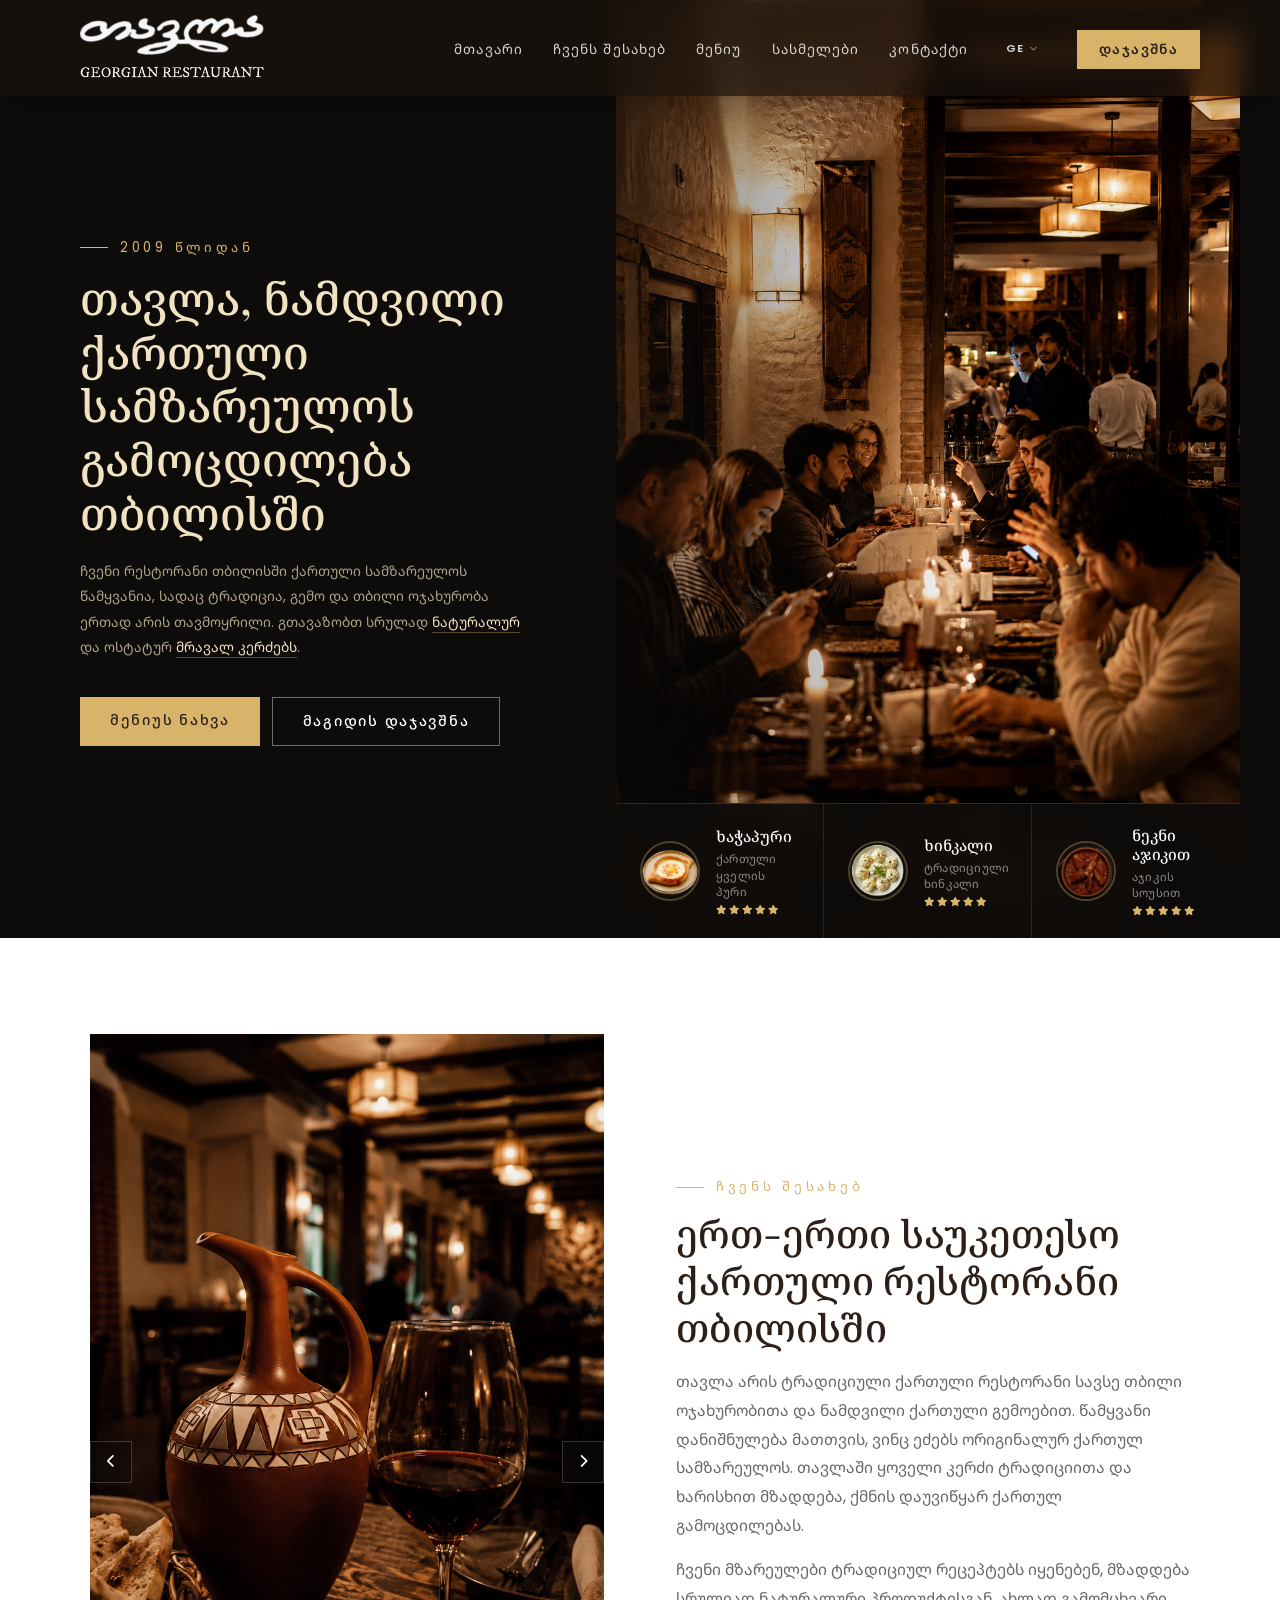
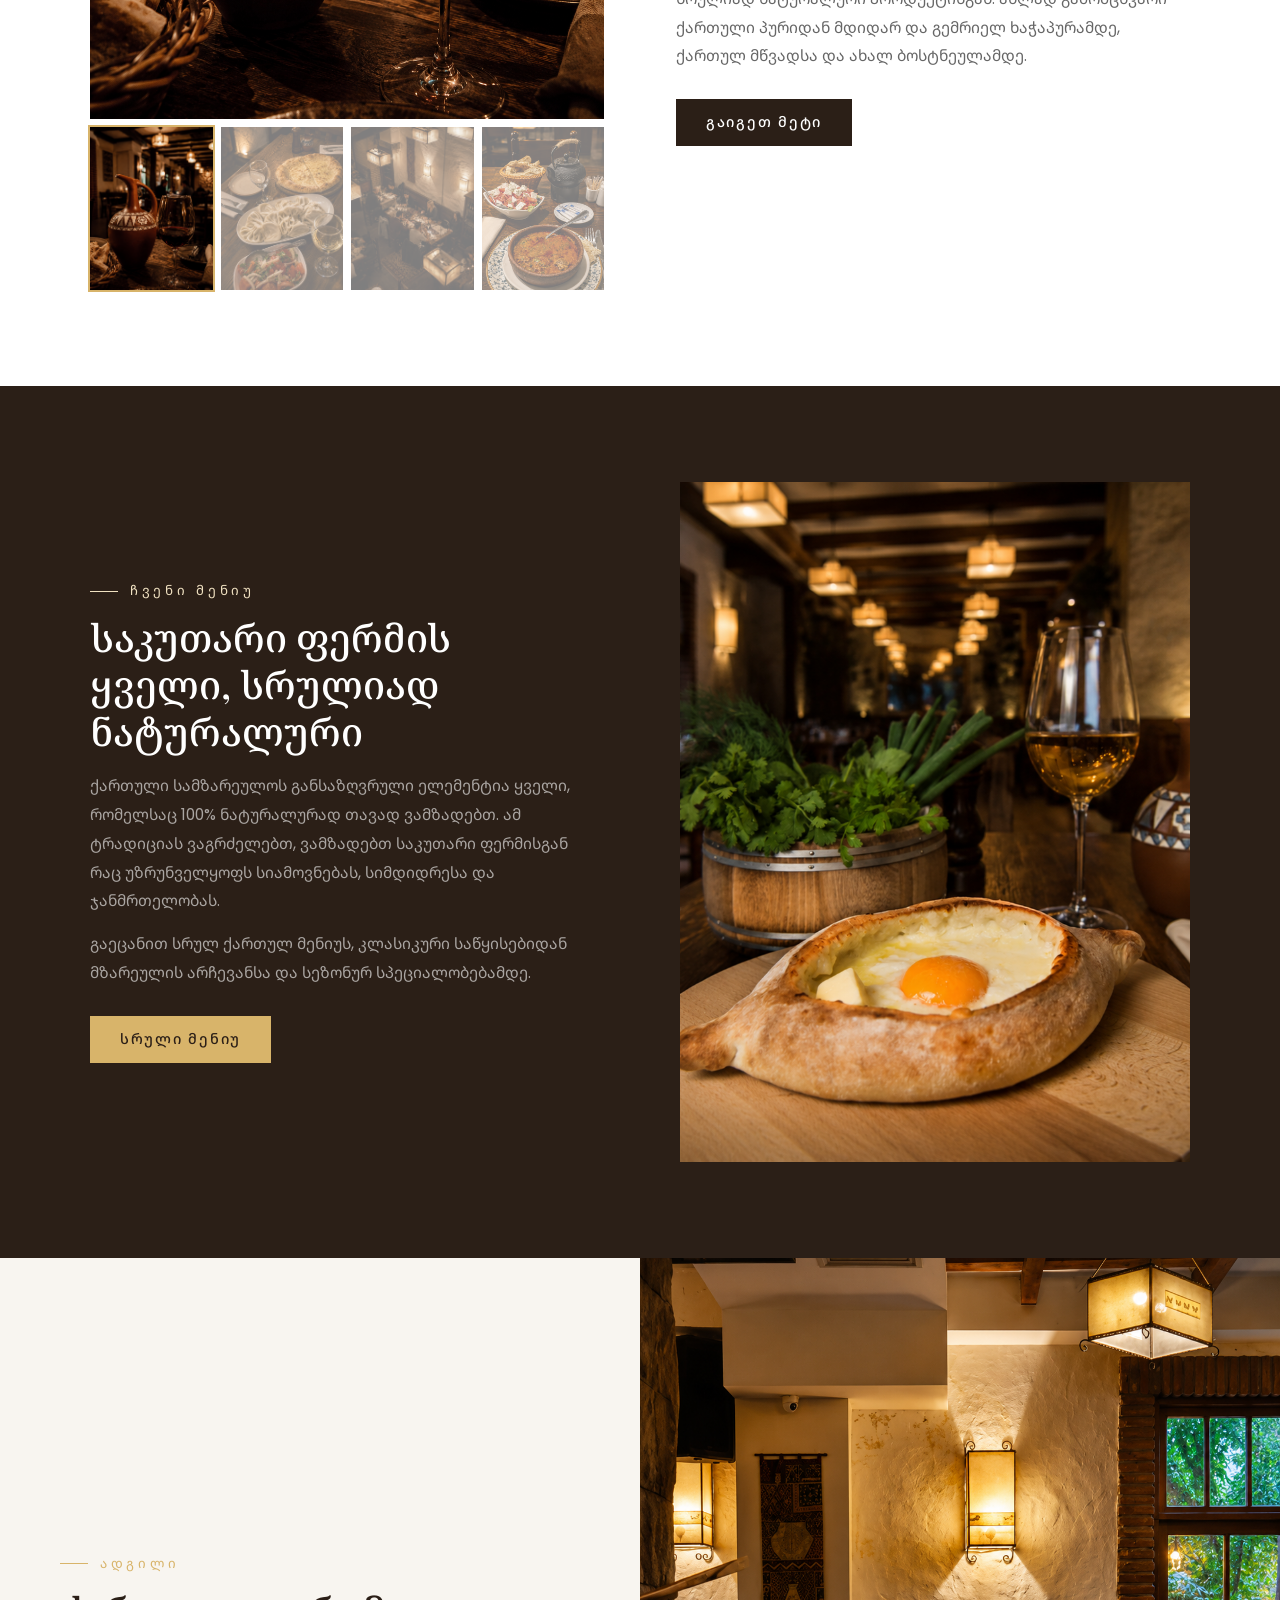
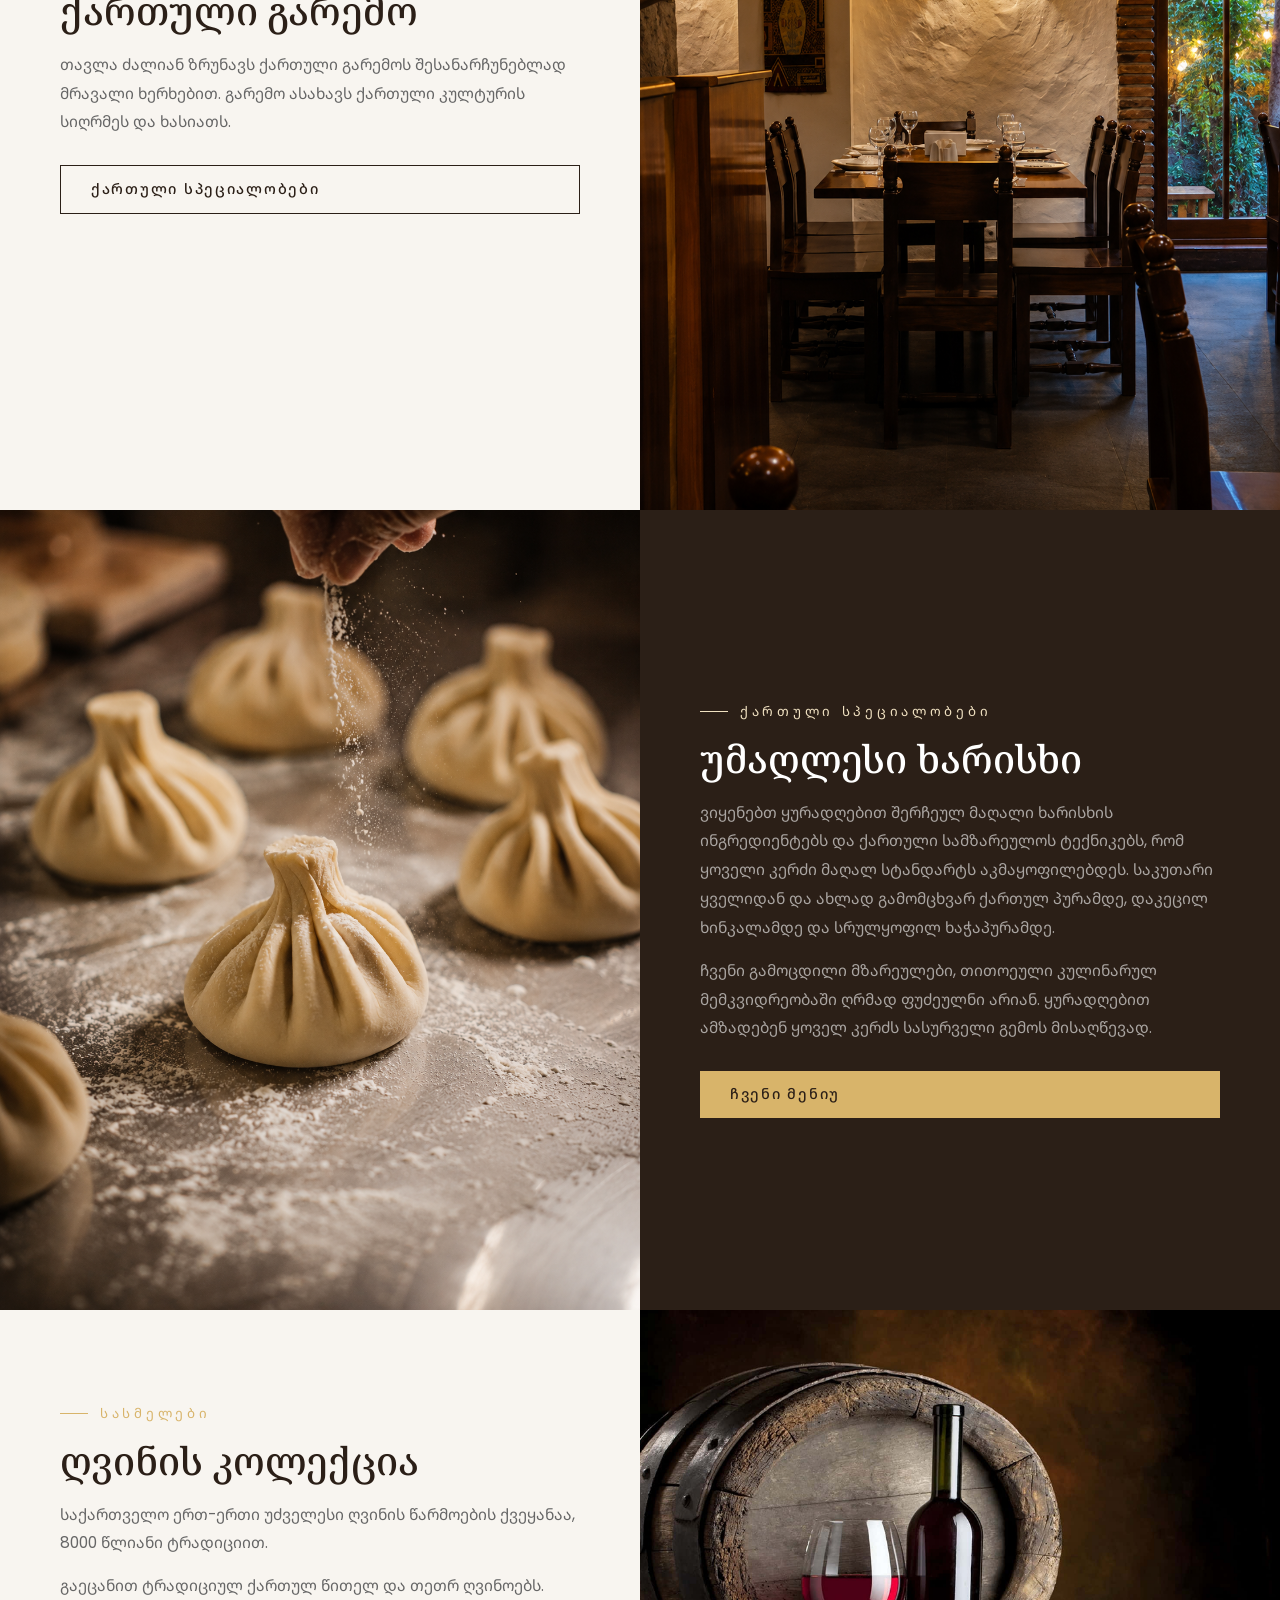
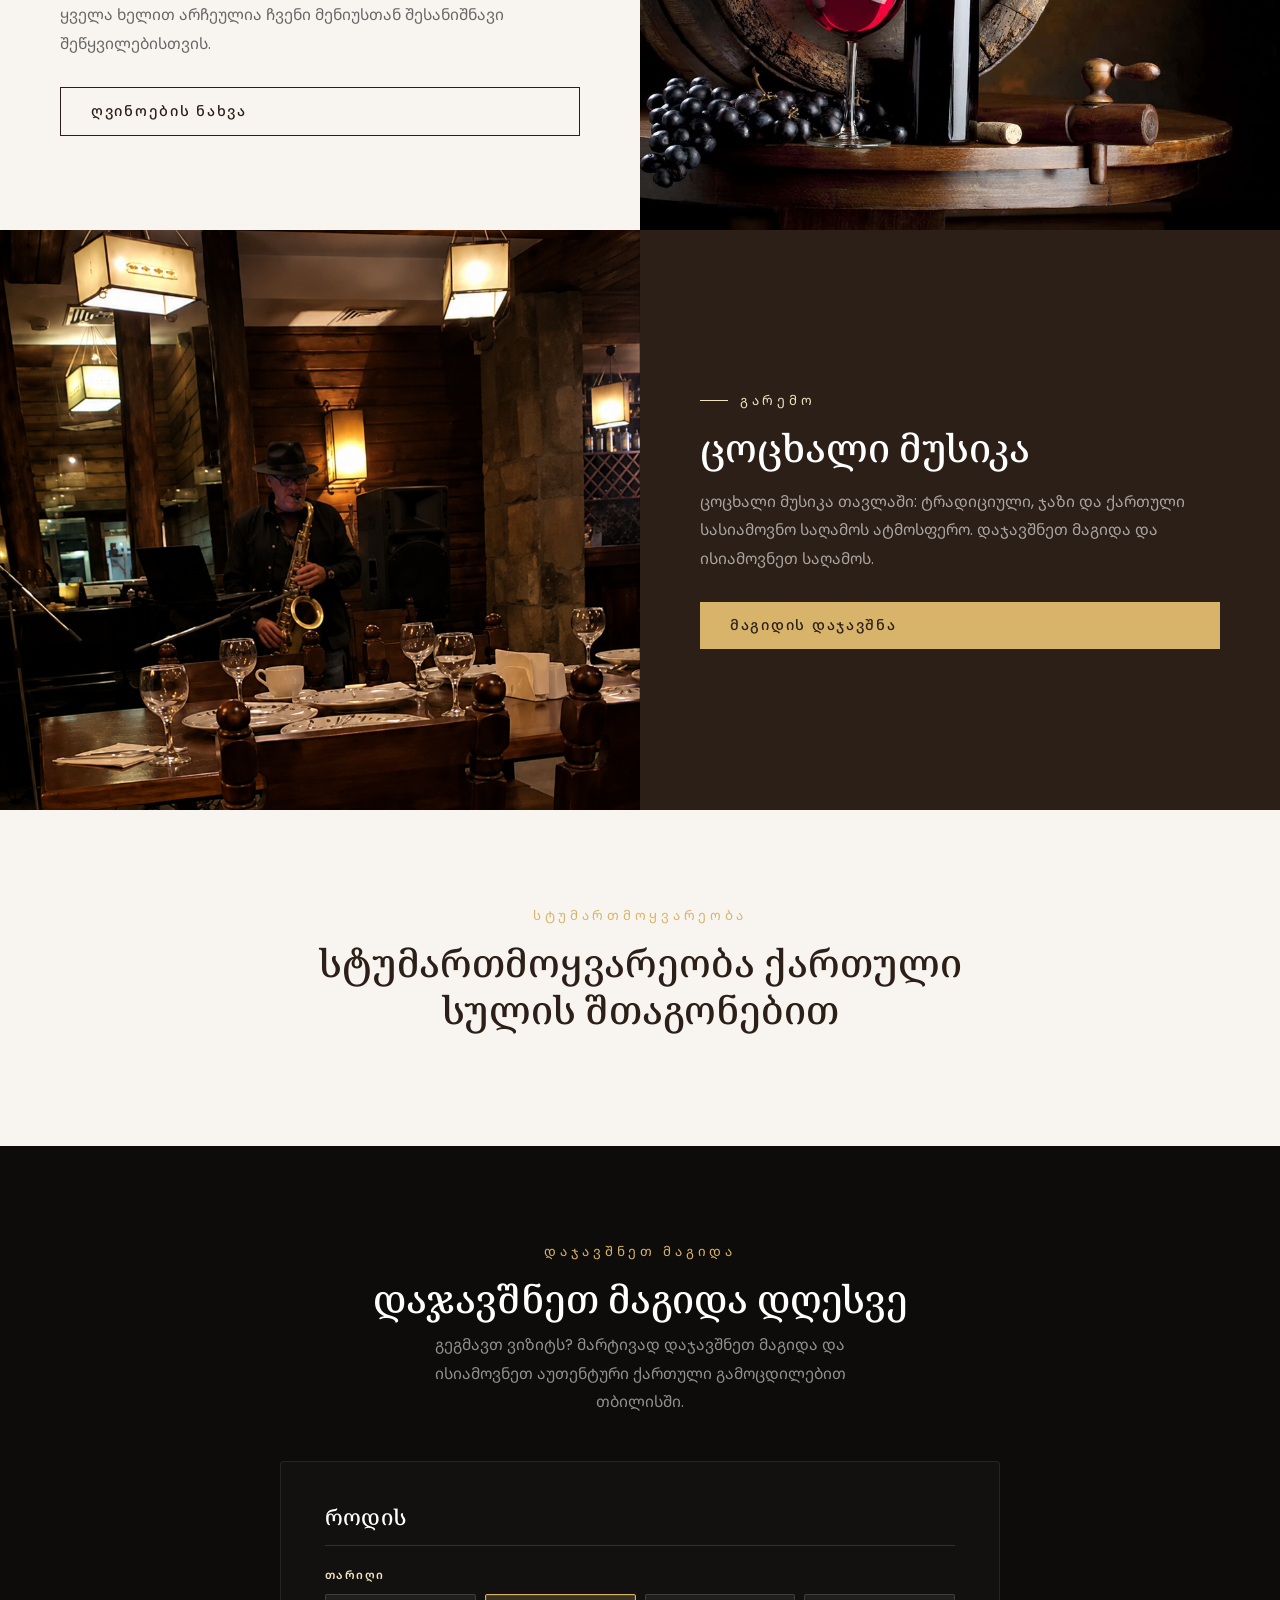
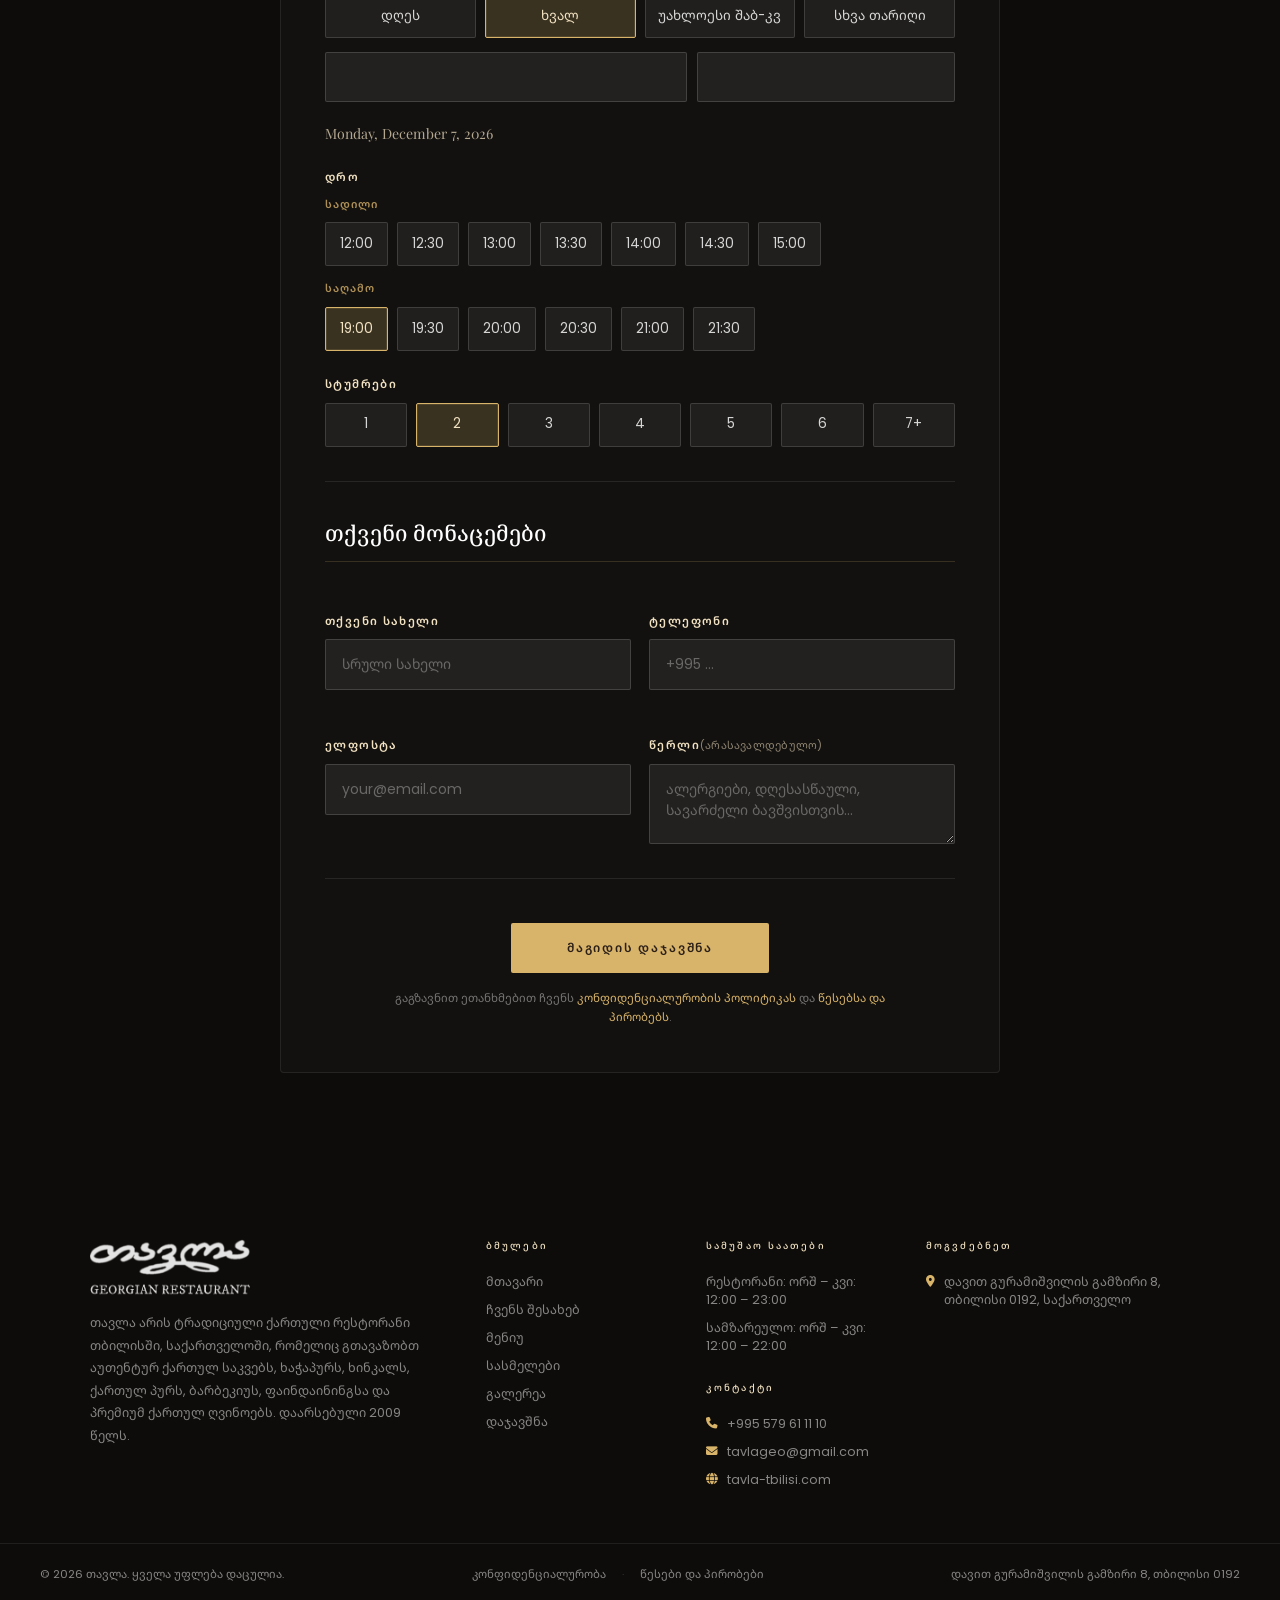
==== commit a65115ad: "Update font styles and enhance reservation form layout across multiple HTML and CSS files; add addit" ====
--- a/index.html
+++ b/index.html
@@ -19,7 +19,7 @@
   <link rel="manifest" href="/site.webmanifest" />
   <link rel="preconnect" href="https://fonts.googleapis.com" />
   <link rel="preconnect" href="https://fonts.gstatic.com" crossorigin />
-  <link href="https://fonts.googleapis.com/css2?family=Playfair+Display:ital,wght@0,400;0,500;0,600;1,400&family=Poppins:wght@300;400;500;600&family=Noto+Sans+Georgian:wght@300;400;500;600&family=Noto+Serif+Georgian:wght@400;500;600&display=swap" rel="stylesheet" />
+  <link href="https://fonts.googleapis.com/css2?family=Playfair+Display:ital,wght@0,400;0,500;0,600;1,400&family=Poppins:wght@300;400;500;600&family=Noto+Sans+Georgian:wght@300;400;500;600&family=Noto+Serif+Georgian:wght@400;500;600&family=Noto+Sans:wght@300;400;500;600&family=Noto+Serif:wght@400;500;600&display=swap" rel="stylesheet" />
   <link rel="stylesheet" href="https://cdnjs.cloudflare.com/ajax/libs/font-awesome/6.5.0/css/all.min.css" />
   <link rel="stylesheet" href="js/lenis.css" />
   <link rel="stylesheet" href="styles.css" />
@@ -209,7 +209,7 @@
       <div style="max-width:440px">
         <p class="sec-label hero-est" data-ge="2009 წლიდან" data-en="Est. 2009" data-ru="С 2009 года">2009 წლიდან</p>
         <h1 class="hero-h1" data-ge="თავლა, ნამდვილი ქართული სამზარეულოს გამოცდილება თბილისში" data-en="Tavla invites you to experience the true essence of Georgian cuisine in Tbilisi" data-ru="Тавла познакомьтесь с истинной грузинской кухни в Тбилиси">თავლა, ნამდვილი ქართული სამზარეულოს გამოცდილება თბილისში</h1>
-        <p class="hero-p" data-i18n-html data-ge="ჩვენი რესტორანი თბილისში ქართული სამზარეულოს წამყვანია, სადაც ტრადიცია, გემო და თბილი ოჯახურობა ერთად არის თავმოყრილი. გთავაზობთ ახლად გამომცხვარ <a href=&quot;menu.html&quot;>ხაჭაპურს</a>, ხელით დაკეცილ <a href=&quot;menu.html&quot;>ხინკალს</a> და ოსტატურ <a href=&quot;menu.html&quot;>მრავალ კერძებს</a>." data-en="Our restaurant has been a leading destination for authentic Georgian cuisine, where tradition, flavour, and warm hospitality come together. We proudly serve freshly baked <a href=&quot;menu.html&quot;>Khachapuri</a>, hand-folded <a href=&quot;menu.html&quot;>Khinkali</a>, and expertly made <a href=&quot;menu.html&quot;>numerous dishes</a>." data-ru="С 2009 года наш ресторан в Тбилиси является одним из лучших мест грузинской кухни, где сочетаются традиции, вкус и тёплое гостеприимство. Мы гордимся свеже-выпеченным <a href=&quot;menu.html&quot;>хачапури</a>, ручной <a href=&quot;menu.html&quot;>хинкали</a> и мастерски приготовленные <a href=&quot;menu.html&quot;>блюда</a>.">2009 წლიდან ჩვენი რესტორანი თბილისში ქართული სამზარეულოს აუთენტური გემოვნების წამყვანი დანიშნულებაა, სადაც ტრადიცია, გემო და თბილი ოჯახურობა ერთადაა. ვემსახურებით ახლად გამომცხვარ <a href="menu.html">ხაჭაპურს</a>, ხელით დაკეცილ <a href="menu.html">ხინკალს</a> და ოსტატურად შემწებულ <a href="menu.html">ქართულ ბარბეკიუს</a>.</p>
+        <p class="hero-p" data-i18n-html data-ge="ჩვენი რესტორანი თბილისში ქართული სამზარეულოს წამყვანია, სადაც ტრადიცია, გემო და თბილი ოჯახურობა ერთად არის თავმოყრილი. გთავაზობთ სრულად <a href=&quot;menu.html&quot;>ნატურალურ</a> და ოსტატურ <a href=&quot;menu.html&quot;>მრავალ კერძებს</a>." data-en="Our restaurant has been a leading destination for authentic Georgian cuisine, where tradition, flavour, and warm hospitality come together. We proudly offer fully <a href=&quot;menu.html&quot;>natural</a> and expertly made <a href=&quot;menu.html&quot;>numerous dishes</a>." data-ru="С 2009 года наш ресторан в Тбилиси является одним из лучших мест грузинской кухни, где сочетаются традиции, вкус и тёплое гостеприимство. Мы с гордостью предлагаем полностью <a href=&quot;menu.html&quot;>натуральные</a> продукты, и мастерски приготовленные <a href=&quot;menu.html&quot;>блюда</a>.">2009 წლიდან ჩვენი რესტორანი თბილისში ქართული სამზარეულოს აუთენტური გემოვნების წამყვანი დანიშნულებაა, სადაც ტრადიცია, გემო და თბილი ოჯახურობა ერთადაა. ვემსახურებით ახლად გამომცხვარ <a href="menu.html">ხაჭაპურს</a>, ხელით დაკეცილ <a href="menu.html">ხინკალს</a> და ოსტატურად შემწებულ <a href="menu.html">ქართულ ბარბეკიუს</a>.</p>
         <div class="hero-btns">
           <a href="menu.html" class="btn btn-primary" data-ge="მენიუს ნახვა" data-en="View Menu" data-ru="Смотреть меню">მენიუს ნახვა</a>
           <a href="#reservation" class="btn btn-outline-w" data-ge="მაგიდის დაჯავშნა" data-en="Reserve a Table" data-ru="Забронировать стол">მაგიდის დაჯავშნა</a>
@@ -382,53 +382,58 @@
     </div>
     <div class="res-wrap">
       <form id="resForm" onsubmit="submitRes(event)">
-        <div class="res-row three">
-          <div class="fg"><label data-ge="თარიღი" data-en="Visit Date" data-ru="Дата визита">თარიღი</label><input type="date" id="resDate" name="date" required/></div>
+        <div class="res-block">
+          <h3 class="res-block-title" data-ge="როდის" data-en="When" data-ru="Когда">როდის</h3>
           <div class="fg">
+            <label data-ge="თარიღი" data-en="Visit Date" data-ru="Дата визита">თარიღი</label>
+            <div class="res-chips" id="dateChips" role="group">
+              <button type="button" class="res-chip" data-date-preset="today" data-ge="დღეს" data-en="Today" data-ru="Сегодня">დღეს</button>
+              <button type="button" class="res-chip" data-date-preset="tomorrow" data-ge="ხვალ" data-en="Tomorrow" data-ru="Завтра">ხვალ</button>
+              <button type="button" class="res-chip" data-date-preset="weekend" data-ge="უახლოესი შაბ-კვ" data-en="This Weekend" data-ru="Эти выходные">უახლოესი შაბ-კვ</button>
+              <button type="button" class="res-chip" data-date-preset="custom" data-ge="სხვა თარიღი" data-en="Pick a Date" data-ru="Другая дата">სხვა თარიღი</button>
+            </div>
+            <input type="hidden" id="resDate" name="date" required/>
+            <div class="res-date-custom" id="dateCustom" hidden>
+              <select id="resMonth" aria-label="Month"></select>
+              <select id="resDay" aria-label="Day"></select>
+            </div>
+            <p class="res-date-display" id="dateDisplay" aria-live="polite"></p>
+          </div>
+          <div class="fg res-field">
             <label data-ge="დრო" data-en="Visit Time" data-ru="Время">დრო</label>
-            <select required id="timeSelect" name="time">
-              <option value="" disabled selected data-ge="აირჩიეთ დრო" data-en="Select Time" data-ru="Выберите время">აირჩიეთ დრო</option>
-              <option>12:00</option><option>12:30</option><option>13:00</option><option>13:30</option>
-              <option>14:00</option><option>14:30</option><option>15:00</option>
-              <option>19:00</option><option>19:30</option><option>20:00</option>
-              <option>20:30</option><option>21:00</option><option>21:30</option>
-            </select>
+            <div class="res-time-block">
+              <p class="res-time-group-label" data-ge="სადილი" data-en="Lunch" data-ru="Обед">სადილი</p>
+              <div class="res-chips res-time-scroll" id="timeLunch" role="group"></div>
+              <p class="res-time-group-label" data-ge="საღამო" data-en="Dinner" data-ru="Ужин">საღამო</p>
+              <div class="res-chips res-time-scroll" id="timeDinner" role="group"></div>
+            </div>
+            <input type="hidden" id="timeSelect" name="time" required/>
           </div>
-          <div class="fg">
-            <label data-ge="სტუმრების რაოდენობა" data-en="Number of Guests" data-ru="Количество гостей">სტუმრების რაოდენობა</label>
-            <select required id="guestSelect" name="guests">
-              <option value="" disabled selected data-ge="სტუმრების რაოდენობა" data-en="Number of Guests" data-ru="Количество гостей">სტუმრების რაოდენობა</option>
-              <option value="1" data-ge="1 სტუმარი" data-en="1 Guest" data-ru="1 гость">1 სტუმარი</option>
-              <option value="2" data-ge="2 სტუმარი" data-en="2 Guests" data-ru="2 гостя">2 სტუმარი</option>
-              <option value="3" data-ge="3 სტუმარი" data-en="3 Guests" data-ru="3 гостя">3 სტუმარი</option>
-              <option value="4" data-ge="4 სტუმარი" data-en="4 Guests" data-ru="4 гостя">4 სტუმარი</option>
-              <option value="5" data-ge="5 სტუმარი" data-en="5 Guests" data-ru="5 гостей">5 სტუმარი</option>
-              <option value="6" data-ge="6 სტუმარი" data-en="6 Guests" data-ru="6 гостей">6 სტუმარი</option>
-              <option value="7" data-ge="7 სტუმარი" data-en="7 Guests" data-ru="7 гостей">7 სტუმარი</option>
-              <option value="8" data-ge="8 სტუმარი" data-en="8 Guests" data-ru="8 гостей">8 სტუმარი</option>
-              <option value="9" data-ge="9 სტუმარი" data-en="9 Guests" data-ru="9 гостей">9 სტუმარი</option>
-              <option value="10" data-ge="10 სტუმარი" data-en="10 Guests" data-ru="10 гостей">10 სტუმარი</option>
-              <option value="11" data-ge="11 სტუმარი" data-en="11 Guests" data-ru="11 гостей">11 სტუმარი</option>
-              <option value="12" data-ge="12 სტუმარი" data-en="12 Guests" data-ru="12 гостей">12 სტუმარი</option>
-              <option value="13" data-ge="13 სტუმარი" data-en="13 Guests" data-ru="13 гостей">13 სტუმარი</option>
-              <option value="14" data-ge="14 სტუმარი" data-en="14 Guests" data-ru="14 гостей">14 სტუმარი</option>
-              <option value="15" data-ge="15 სტუმარი" data-en="15 Guests" data-ru="15 гостей">15 სტუმარი</option>
-              <option value="16" data-ge="16 სტუმარი" data-en="16 Guests" data-ru="16 гостей">16 სტუმარი</option>
-              <option value="17" data-ge="17 სტუმარი" data-en="17 Guests" data-ru="17 гостей">17 სტუმარი</option>
-              <option value="18" data-ge="18 სტუმარი" data-en="18 Guests" data-ru="18 гостей">18 სტუმარი</option>
-              <option value="19" data-ge="19 სტუმარი" data-en="19 Guests" data-ru="19 гостей">19 სტუმარი</option>
-              <option value="20" data-ge="20 სტუმარი" data-en="20 Guests" data-ru="20 гостей">20 სტუმარი</option>
-              <option value="25+" data-ge="25+ სტუმარი" data-en="25+ Guests" data-ru="25+ гостей">25+ სტუმარი</option>
-            </select>
+          <div class="fg res-field">
+            <label data-ge="სტუმრები" data-en="Guests" data-ru="Гости">სტუმრები</label>
+            <div class="res-chips res-guest-chips" id="guestChips" role="group">
+              <button type="button" class="res-chip" data-guests="1">1</button>
+              <button type="button" class="res-chip" data-guests="2">2</button>
+              <button type="button" class="res-chip" data-guests="3">3</button>
+              <button type="button" class="res-chip" data-guests="4">4</button>
+              <button type="button" class="res-chip" data-guests="5">5</button>
+              <button type="button" class="res-chip" data-guests="6">6</button>
+              <button type="button" class="res-chip" data-guests="7plus" data-ge="7+" data-en="7+" data-ru="7+">7+</button>
+            </div>
+            <select id="guestSelectMore" class="res-guest-more" hidden aria-label="Guests"></select>
+            <input type="hidden" id="guestSelect" name="guests" required/>
           </div>
         </div>
-        <div class="res-row">
-          <div class="fg"><label data-ge="თქვენი სახელი" data-en="Your Name" data-ru="Ваше имя">თქვენი სახელი</label><input type="text" id="resName" name="name" data-placeholder-ge="სრული სახელი" data-placeholder-en="Full name" data-placeholder-ru="Полное имя" placeholder="სრული სახელი" required/></div>
-          <div class="fg"><label data-ge="ტელეფონი" data-en="Phone Number" data-ru="Телефон">ტელეფონი</label><input type="tel" id="resPhone" name="phone" data-placeholder-ge="+995 …" data-placeholder-en="+995 …" data-placeholder-ru="+995 …" placeholder="+995 …" required/></div>
-        </div>
-        <div class="res-row">
-          <div class="fg"><label data-ge="ელფოსტა" data-en="Email Address" data-ru="Эл. почта">ელფოსტა</label><input type="email" id="resEmail" name="email" data-placeholder-ge="your@email.com" data-placeholder-en="your@email.com" data-placeholder-ru="your@email.com" placeholder="your@email.com" required/></div>
-          <div class="fg"><label data-ge="შენიშვნები" data-en="Notes" data-ru="Примечания">შენიშვნები</label><input type="text" id="resNotes" name="notes" data-placeholder-ge="ალერგიები, დღესასწაული… (არაფერი: არა)" data-placeholder-en="Allergies, occasion… (or type None)" data-placeholder-ru="Аллергии, повод… (или: Нет)" placeholder="ალერგიები, დღესასწაული… (არაფერი: არა)" required/></div>
+        <div class="res-block">
+          <h3 class="res-block-title" data-ge="თქვენი მონაცემები" data-en="Your Details" data-ru="Ваши данные">თქვენი მონაცემები</h3>
+          <div class="res-row">
+            <div class="fg"><label data-ge="თქვენი სახელი" data-en="Your Name" data-ru="Ваше имя">თქვენი სახელი</label><input type="text" id="resName" name="name" autocomplete="name" data-placeholder-ge="სრული სახელი" data-placeholder-en="Full name" data-placeholder-ru="Полное имя" placeholder="სრული სახელი" required/></div>
+            <div class="fg"><label data-ge="ტელეფონი" data-en="Phone Number" data-ru="Телефон">ტელეფონი</label><input type="tel" id="resPhone" name="phone" autocomplete="tel" inputmode="tel" data-placeholder-ge="+995 …" data-placeholder-en="+995 …" data-placeholder-ru="+995 …" placeholder="+995 …" required/></div>
+          </div>
+          <div class="res-row">
+            <div class="fg"><label data-ge="ელფოსტა" data-en="Email Address" data-ru="Эл. почта">ელფოსტა</label><input type="email" id="resEmail" name="email" autocomplete="email" data-placeholder-ge="your@email.com" data-placeholder-en="your@email.com" data-placeholder-ru="your@email.com" placeholder="your@email.com" required/></div>
+            <div class="fg"><label><span data-ge="წერლი" data-en="Notes" data-ru="Примечания">წერლი</span> <span class="opt-tag" data-ge="(არასავალდებულო)" data-en="(optional)" data-ru="(необязательно)">(არასავალდებულო)</span></label><textarea id="resNotes" name="notes" rows="2" data-placeholder-ge="ალერგიები, დღესასწაული, სავარძელი ბავშვისთვის…" data-placeholder-en="Allergies, occasion, high chair…" data-placeholder-ru="Аллергии, повод, детский стул…" placeholder="ალერგიები, დღესასწაული, სავარძელი ბავშვისთვის…"></textarea></div>
+          </div>
         </div>
         <div class="res-submit"><button type="submit" id="resBtn" data-ge="მაგიდის დაჯავშნა" data-en="Reserve Table" data-ru="Забронировать">მაგიდის დაჯავშნა</button>
           <p class="res-legal" data-i18n-html data-ge="გაგზავნით ეთანხმებით ჩვენს <a href=&quot;privacy.html&quot;>კონფიდენციალურობის პოლიტიკას</a> და <a href=&quot;terms.html&quot;>წესებსა და პირობებს</a>." data-en="By submitting, you agree to our <a href=&quot;privacy.html&quot;>Privacy Policy</a> and <a href=&quot;terms.html&quot;>Terms &amp; Conditions</a>." data-ru="Отправляя форму, вы соглашаетесь с <a href=&quot;privacy.html&quot;>Политикой конфиденциальности</a> и <a href=&quot;terms.html&quot;>Условиями использования</a>.">გაგზავნით ეთანხმებით ჩვენს <a href="privacy.html">კონფიდენციალურობის პოლიტიკას</a> და <a href="terms.html">წესებსა და პირობებს</a>.</p>
@@ -520,6 +525,189 @@
   };
   // Paste your Google Apps Script web app URL here after deployment:
   var RESERVATION_SCRIPT_URL = 'https://script.google.com/macros/s/AKfycbyvb7sz4K3Xyvy6zvyx45Y5zOanbzOmIz66BqQCBseLYAusD4jY4sn7s4Qlqw-LOTlF/exec';
+
+  var RES_LUNCH_TIMES = ['12:00','12:30','13:00','13:30','14:00','14:30','15:00'];
+  var RES_DINNER_TIMES = ['19:00','19:30','20:00','20:30','21:00','21:30'];
+  var resDatePreset = 'tomorrow';
+  var resGuestLarge = false;
+  var resMonthNames = {
+    ge: ['იანვარი','თებერვალი','მარტი','აპრილი','მაისი','ივნისი','ივლისი','აგვისტო','სექტემბერი','ოქტომბერი','ნოემბერი','დეკემბერი'],
+    en: ['January','February','March','April','May','June','July','August','September','October','November','December'],
+    ru: ['январь','февраль','март','апрель','май','июнь','июль','август','сентябрь','октябрь','ноябрь','декабрь']
+  };
+  var resGuestMoreLabels = {
+    ge: function(n){ return n === '25+' ? '25+ სტუმარი' : n + ' სტუმარი'; },
+    en: function(n){ return n === '25+' ? '25+ Guests' : n + (n === '1' ? ' Guest' : ' Guests'); },
+    ru: function(n){
+      if(n === '25+') return '25+ гостей';
+      var num = parseInt(n, 10);
+      var mod10 = num % 10, mod100 = num % 100;
+      if(mod10 === 1 && mod100 !== 11) return num + ' гость';
+      if(mod10 >= 2 && mod10 <= 4 && (mod100 < 10 || mod100 >= 20)) return num + ' гостя';
+      return num + ' гостей';
+    }
+  };
+
+  function resPad(n){ return n < 10 ? '0' + n : '' + n; }
+  function resToday(){ var d = new Date(); d.setHours(0,0,0,0); return d; }
+  function resToISO(d){ return d.getFullYear() + '-' + resPad(d.getMonth() + 1) + '-' + resPad(d.getDate()); }
+  function resAddDays(base, n){ var d = new Date(base); d.setDate(d.getDate() + n); return d; }
+  function resWeekendDate(){
+    var d = resToday(), day = d.getDay();
+    if(day === 6 || day === 0) return d;
+    return resAddDays(d, 6 - day);
+  }
+  function resPresetDate(preset){
+    if(preset === 'today') return resToday();
+    if(preset === 'tomorrow') return resAddDays(resToday(), 1);
+    if(preset === 'weekend') return resWeekendDate();
+    return null;
+  }
+  function resLocale(){
+    return currentLang === 'ge' ? 'ka-GE' : currentLang === 'ru' ? 'ru-RU' : 'en-GB';
+  }
+  function resUpdateDateDisplay(){
+    var iso = document.getElementById('resDate').value;
+    var el = document.getElementById('dateDisplay');
+    if(!iso){ el.textContent = ''; return; }
+    var parts = iso.split('-');
+    var d = new Date(parseInt(parts[0],10), parseInt(parts[1],10) - 1, parseInt(parts[2],10));
+    el.textContent = d.toLocaleDateString(resLocale(), {weekday:'long', day:'numeric', month:'long', year:'numeric'});
+  }
+  function resSetDateISO(iso, preset){
+    document.getElementById('resDate').value = iso;
+    if(preset) resDatePreset = preset;
+    document.querySelectorAll('#dateChips .res-chip').forEach(function(chip){
+      chip.classList.toggle('active', chip.getAttribute('data-date-preset') === resDatePreset);
+    });
+    var custom = document.getElementById('dateCustom');
+    custom.hidden = resDatePreset !== 'custom';
+    resUpdateDateDisplay();
+  }
+  function resDaysInMonth(year, month){ return new Date(year, month + 1, 0).getDate(); }
+  function resFillMonthSelect(){
+    var sel = document.getElementById('resMonth');
+    var names = resMonthNames[currentLang] || resMonthNames.en;
+    var today = resToday();
+    sel.innerHTML = '';
+    for(var i = 0; i < 3; i++){
+      var d = new Date(today.getFullYear(), today.getMonth() + i, 1);
+      var opt = document.createElement('option');
+      opt.value = d.getFullYear() + '-' + resPad(d.getMonth() + 1);
+      opt.textContent = names[d.getMonth()] + ' ' + d.getFullYear();
+      sel.appendChild(opt);
+    }
+  }
+  function resFillDaySelect(){
+    var monthVal = document.getElementById('resMonth').value;
+    var sel = document.getElementById('resDay');
+    var parts = monthVal.split('-');
+    var year = parseInt(parts[0], 10), month = parseInt(parts[1], 10) - 1;
+    var maxDay = resDaysInMonth(year, month);
+    var today = resToday();
+    var minDay = 1;
+    if(year === today.getFullYear() && month === today.getMonth()) minDay = today.getDate();
+    var prev = sel.value;
+    sel.innerHTML = '';
+    for(var day = minDay; day <= maxDay; day++){
+      var opt = document.createElement('option');
+      opt.value = resPad(day);
+      opt.textContent = day;
+      sel.appendChild(opt);
+    }
+    if(prev && parseInt(prev,10) >= minDay && parseInt(prev,10) <= maxDay) sel.value = prev;
+    resApplyCustomDate();
+  }
+  function resApplyCustomDate(){
+    if(resDatePreset !== 'custom') return;
+    var monthVal = document.getElementById('resMonth').value;
+    var dayVal = document.getElementById('resDay').value;
+    if(!monthVal || !dayVal) return;
+    resSetDateISO(monthVal + '-' + dayVal, 'custom');
+  }
+  function resSelectDatePreset(preset){
+    if(preset === 'custom'){
+      resFillMonthSelect();
+      resFillDaySelect();
+      resSetDateISO(document.getElementById('resMonth').value + '-' + document.getElementById('resDay').value, 'custom');
+      return;
+    }
+    var d = resPresetDate(preset);
+    if(d) resSetDateISO(resToISO(d), preset);
+  }
+  function resSetTime(time){
+    document.getElementById('timeSelect').value = time;
+    document.querySelectorAll('#timeLunch .res-chip, #timeDinner .res-chip').forEach(function(chip){
+      chip.classList.toggle('active', chip.getAttribute('data-time') === time);
+    });
+  }
+  function resBuildTimeChips(){
+    function addTimes(container, times){
+      container.innerHTML = '';
+      times.forEach(function(t){
+        var btn = document.createElement('button');
+        btn.type = 'button';
+        btn.className = 'res-chip';
+        btn.setAttribute('data-time', t);
+        btn.textContent = t;
+        btn.addEventListener('click', function(){ resSetTime(t); });
+        container.appendChild(btn);
+      });
+    }
+    addTimes(document.getElementById('timeLunch'), RES_LUNCH_TIMES);
+    addTimes(document.getElementById('timeDinner'), RES_DINNER_TIMES);
+  }
+  function resFillGuestMoreSelect(){
+    var sel = document.getElementById('guestSelectMore');
+    var prev = resGuestLarge ? document.getElementById('guestSelect').value : '8';
+    if(!prev || (prev !== '25+' && parseInt(prev, 10) < 7)) prev = '8';
+    var labelFn = resGuestMoreLabels[currentLang] || resGuestMoreLabels.en;
+    sel.innerHTML = '';
+    for(var n = 7; n <= 20; n++){
+      var opt = document.createElement('option');
+      opt.value = String(n);
+      opt.textContent = labelFn(String(n));
+      sel.appendChild(opt);
+    }
+    var opt25 = document.createElement('option');
+    opt25.value = '25+';
+    opt25.textContent = labelFn('25+');
+    sel.appendChild(opt25);
+    sel.value = prev;
+  }
+  function resSetGuests(value, large){
+    resGuestLarge = !!large;
+    document.getElementById('guestSelect').value = value;
+    document.querySelectorAll('#guestChips .res-chip').forEach(function(chip){
+      var g = chip.getAttribute('data-guests');
+      chip.classList.toggle('active', large ? g === '7plus' : g === value);
+    });
+    var more = document.getElementById('guestSelectMore');
+    more.hidden = !large;
+    if(large) more.value = value === '25+' ? '25+' : value;
+  }
+  function initResForm(){
+    resBuildTimeChips();
+    resFillGuestMoreSelect();
+    document.querySelectorAll('#dateChips .res-chip').forEach(function(chip){
+      chip.addEventListener('click', function(){ resSelectDatePreset(chip.getAttribute('data-date-preset')); });
+    });
+    document.getElementById('resMonth').addEventListener('change', resFillDaySelect);
+    document.getElementById('resDay').addEventListener('change', resApplyCustomDate);
+    document.querySelectorAll('#guestChips .res-chip').forEach(function(chip){
+      chip.addEventListener('click', function(){
+        var g = chip.getAttribute('data-guests');
+        if(g === '7plus') resSetGuests(document.getElementById('guestSelectMore').value || '8', true);
+        else resSetGuests(g, false);
+      });
+    });
+    document.getElementById('guestSelectMore').addEventListener('change', function(){
+      resSetGuests(this.value, true);
+    });
+    resSelectDatePreset('tomorrow');
+    resSetTime('19:00');
+    resSetGuests('2', false);
+  }
 
   function showResSuccess(){
     var form=document.getElementById('resForm');
@@ -610,6 +798,12 @@
     document.documentElement.lang=lang==='ge'?'ka':lang;
     updateSeoMeta(lang);
     updateLangDropdowns(lang);
+    resFillGuestMoreSelect();
+    if(resDatePreset === 'custom'){
+      resFillMonthSelect();
+      resFillDaySelect();
+    }
+    resUpdateDateDisplay();
     localStorage.setItem('tavla-lang',lang);
   }
 
@@ -627,6 +821,7 @@
   });
 
   setLang(localStorage.getItem('tavla-lang')||'ge');
+  initResForm();
 
   var cur=0;
   var slides=document.querySelectorAll('#sliderMain .slide');
--- a/styles.css
+++ b/styles.css
@@ -9,8 +9,12 @@
   --gold2:#f1e2c2;
   --light:#f8f5f0;
   --grey:#666;
-  --font-sans:'Poppins','Noto Sans Georgian',sans-serif;
-  --font-serif:'Playfair Display','Noto Serif Georgian',serif;
+  --font-sans:'Poppins','Noto Sans Georgian','Noto Sans',sans-serif;
+  --font-serif:'Playfair Display','Noto Serif Georgian','Noto Serif',serif;
+}
+:lang(ru){
+  --font-sans:'Poppins','Noto Sans',sans-serif;
+  --font-serif:'Noto Serif',serif;
 }
 /* NAVBAR */
 .navbar{position:fixed;top:0;left:0;width:100%;z-index:999;background:rgba(25,18,13,.72);backdrop-filter:blur(12px);-webkit-backdrop-filter:blur(12px);box-shadow:0 10px 30px rgba(0,0,0,.22);display:flex;align-items:center;justify-content:center;height:96px;transition:background .28s ease,backdrop-filter .28s ease,-webkit-backdrop-filter .28s ease,box-shadow .28s ease}
@@ -122,22 +126,52 @@
 .silk .sec-p{max-width:760px;margin:0 auto 16px}
 /* RESERVATION */
 .res-sec{background:#0e0c0a;padding:96px 0}
-.res-head{text-align:center;margin-bottom:52px}
+.res-head{text-align:center;margin-bottom:44px}
 .res-head .sec-label{justify-content:center}
 .res-head .sec-label::before{display:none}
 .res-head .sec-h2{color:#fff;margin-bottom:10px}
 .res-head .sec-p{color:rgba(255,255,255,.55);max-width:500px;margin:0 auto}
-.res-wrap{max-width:820px;margin:0 auto}
-.res-row{display:grid;grid-template-columns:1fr 1fr;gap:16px;margin-bottom:16px}
+.res-wrap{max-width:720px;margin:0 auto;padding:40px 44px 44px;background:rgba(255,255,255,.025);border:1px solid rgba(255,255,255,.08);border-radius:4px}
+.res-row{display:grid;grid-template-columns:1fr 1fr;gap:18px;margin-bottom:18px;align-items:start}
+.res-row:last-child{margin-bottom:0}
 .res-row.three{grid-template-columns:1fr 1fr 1fr}
-.fg{display:flex;flex-direction:column;gap:7px}
-.fg label{font-size:.6rem;letter-spacing:.2em;text-transform:uppercase;color:var(--gold2);font-weight:500}
-.fg input,.fg select,.fg textarea{background:rgba(255,255,255,.07);border:1px solid rgba(255,255,255,.15);color:#fff;padding:13px 15px;font-family:var(--font-sans);font-size:.84rem;outline:none;transition:border-color .2s;appearance:none;-webkit-appearance:none}
-.fg input::placeholder,.fg textarea::placeholder{color:rgba(255,255,255,.3)}
-.fg input:focus,.fg select:focus,.fg textarea:focus{border-color:var(--gold)}
-.fg select option{background:#2b1f17}
-.res-submit{text-align:center;margin-top:26px}
-.res-submit button{background:var(--gold);color:var(--navy);padding:15px 56px;font-size:.76rem;font-weight:600;letter-spacing:.15em;text-transform:uppercase;border:none;cursor:pointer;font-family:var(--font-sans);transition:background .2s}
+.res-sec .fg{display:flex;flex-direction:column;gap:10px}
+@media(min-width:601px){
+  .res-row .fg{display:grid;grid-template-rows:minmax(2.85em,auto) auto;gap:10px;align-content:start}
+  .res-row .fg>label{display:flex;align-items:flex-end;flex-wrap:wrap;margin:0}
+}
+.res-sec .fg label{font-size:.72rem;letter-spacing:.12em;text-transform:uppercase;color:var(--gold2);font-weight:600;line-height:1.35}
+.res-sec .fg input,.res-sec .fg select,.res-sec .fg textarea,.res-date-custom select,.res-guest-more{background:rgba(255,255,255,.07);border:1px solid rgba(255,255,255,.15);color:#fff;padding:14px 16px;font-family:var(--font-sans);font-size:.875rem;outline:none;transition:border-color .2s,background .2s;appearance:none;-webkit-appearance:none;border-radius:2px;width:100%}
+.res-sec .fg input::placeholder,.res-sec .fg textarea::placeholder{color:rgba(255,255,255,.32)}
+.res-sec .fg input:focus,.res-sec .fg select:focus,.res-sec .fg textarea:focus,.res-date-custom select:focus,.res-guest-more:focus{border-color:var(--gold);background:rgba(255,255,255,.09)}
+.res-sec .fg select option,.res-date-custom select option,.res-guest-more option{background:#2b1f17}
+.res-sec .fg textarea{min-height:80px;resize:vertical;line-height:1.55}
+.res-sec .fg label .opt-tag{font-weight:400;text-transform:none;letter-spacing:.02em;opacity:.55;font-size:.68rem}
+.res-block{margin-bottom:36px;padding-bottom:34px;border-bottom:1px solid rgba(255,255,255,.09)}
+.res-block:last-of-type{border-bottom:none;margin-bottom:4px;padding-bottom:0}
+.res-block-title{font-family:var(--font-serif);font-size:clamp(1.15rem,2.2vw,1.35rem);font-weight:500;color:#fff;margin:0 0 22px;letter-spacing:.01em;padding-bottom:14px;border-bottom:1px solid rgba(216,180,106,.18)}
+.res-block > .fg + .fg,.res-block > .fg + .res-field,.res-block > .res-field{margin-top:26px}
+.res-row .fg,.res-row .fg + .fg{margin-top:0}
+.res-chips{display:flex;flex-wrap:wrap;gap:9px}
+#dateChips .res-chip{flex:1 1 calc(25% - 9px);min-width:0;text-align:center;padding-left:10px;padding-right:10px}
+.res-chip{background:rgba(255,255,255,.06);border:1px solid rgba(255,255,255,.14);color:rgba(255,255,255,.82);padding:12px 16px;font-size:.84rem;cursor:pointer;font-family:var(--font-sans);transition:border-color .2s,background .2s,color .2s,box-shadow .2s;line-height:1.2;border-radius:2px;min-height:44px;display:inline-flex;align-items:center;justify-content:center}
+.res-chip:hover{border-color:rgba(216,180,106,.5);color:#fff;background:rgba(255,255,255,.09)}
+.res-chip:focus-visible{outline:2px solid var(--gold);outline-offset:2px}
+.res-chip.active{background:rgba(216,180,106,.2);border-color:var(--gold);color:var(--gold2);box-shadow:inset 0 0 0 1px rgba(216,180,106,.15)}
+.res-time-block{display:flex;flex-direction:column;gap:0}
+.res-time-group-label{font-size:.68rem;letter-spacing:.1em;text-transform:uppercase;color:rgba(216,180,106,.78);margin:16px 0 10px;font-weight:600;line-height:1.35}
+.res-time-block .res-time-group-label:first-child{margin-top:2px}
+.res-time-scroll{flex-wrap:nowrap;overflow-x:auto;-webkit-overflow-scrolling:touch;scrollbar-width:none;padding-bottom:4px;margin:0 -2px;padding-left:2px;padding-right:2px}
+.res-time-scroll::-webkit-scrollbar{display:none}
+.res-time-scroll .res-chip{flex-shrink:0;min-width:62px;padding-left:14px;padding-right:14px}
+.res-guest-chips{display:grid;grid-template-columns:repeat(7,minmax(0,1fr));gap:9px}
+.res-guest-chips .res-chip{padding-left:8px;padding-right:8px;min-width:0;width:100%}
+.res-date-custom{display:grid;grid-template-columns:1.4fr 1fr;gap:10px;margin-top:4px}
+.res-date-display{font-family:var(--font-serif);font-size:.88rem;color:rgba(241,226,194,.72);margin-top:12px;min-height:1.3em;line-height:1.45}
+.res-guest-more{margin-top:4px}
+.res-submit{text-align:center;margin-top:32px;padding-top:8px}
+.res-submit button:disabled{opacity:.65;cursor:not-allowed}
+.res-submit button{background:var(--gold);color:var(--navy);padding:16px 56px;font-size:.76rem;font-weight:600;letter-spacing:.15em;text-transform:uppercase;border:none;cursor:pointer;font-family:var(--font-sans);transition:background .2s;border-radius:2px}
 .res-submit button:hover{background:var(--gold2)}
 .res-legal{margin-top:16px;font-size:.72rem;line-height:1.7;color:rgba(255,255,255,.42);max-width:520px;margin-left:auto;margin-right:auto}
 .res-legal a{color:var(--gold);transition:color .2s}
@@ -150,6 +184,20 @@
 .res-success-help{margin-top:18px;font-size:.8rem;color:rgba(241,226,194,.5)}
 .res-success-help a{color:var(--gold);text-decoration:none;transition:color .2s}
 .res-success-help a:hover{color:var(--gold2)}
+@media(min-width:601px){
+  .res-time-scroll{flex-wrap:wrap;overflow:visible;padding-bottom:0}
+  .res-time-scroll .res-chip{flex-shrink:1}
+}
+@media(max-width:600px){
+  .res-wrap{padding:28px 20px 32px}
+  .res-block-title{margin-bottom:18px;padding-bottom:12px}
+  .res-block > .fg + .fg,.res-block > .fg + .res-field,.res-block > .res-field{margin-top:22px}
+  .res-row .fg,.res-row .fg + .fg{margin-top:0}
+  #dateChips .res-chip{flex:1 1 calc(50% - 9px)}
+  .res-guest-chips{grid-template-columns:repeat(4,minmax(0,1fr))}
+  .res-guest-chips .res-chip:last-child{grid-column:span 1}
+  .res-row,.res-row.three{grid-template-columns:1fr}
+}
 /* FOOTER */
 footer{background:#0e0c0a;padding:70px 0 0;color:rgba(255,255,255,.5)}
 .footer-grid{display:grid;grid-template-columns:2fr 1fr 1fr 1.5fr;gap:44px;padding-bottom:54px}
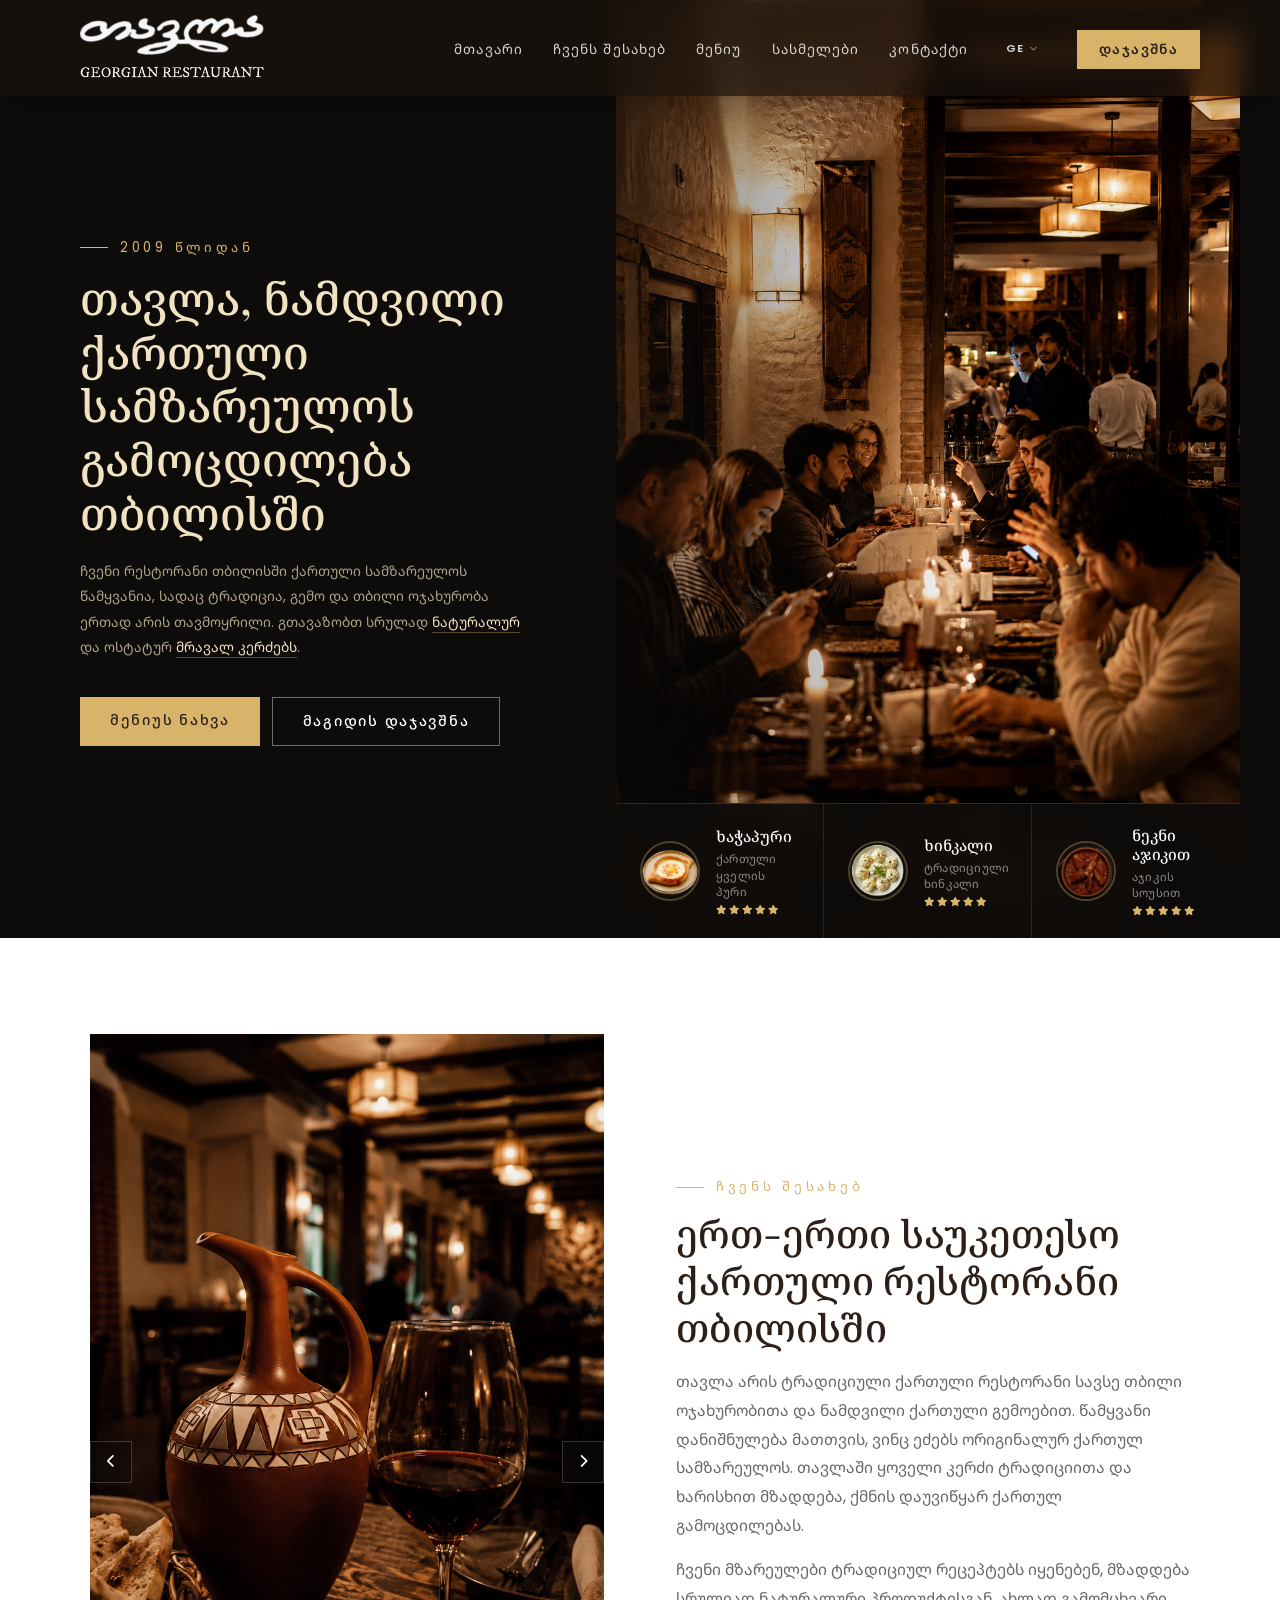
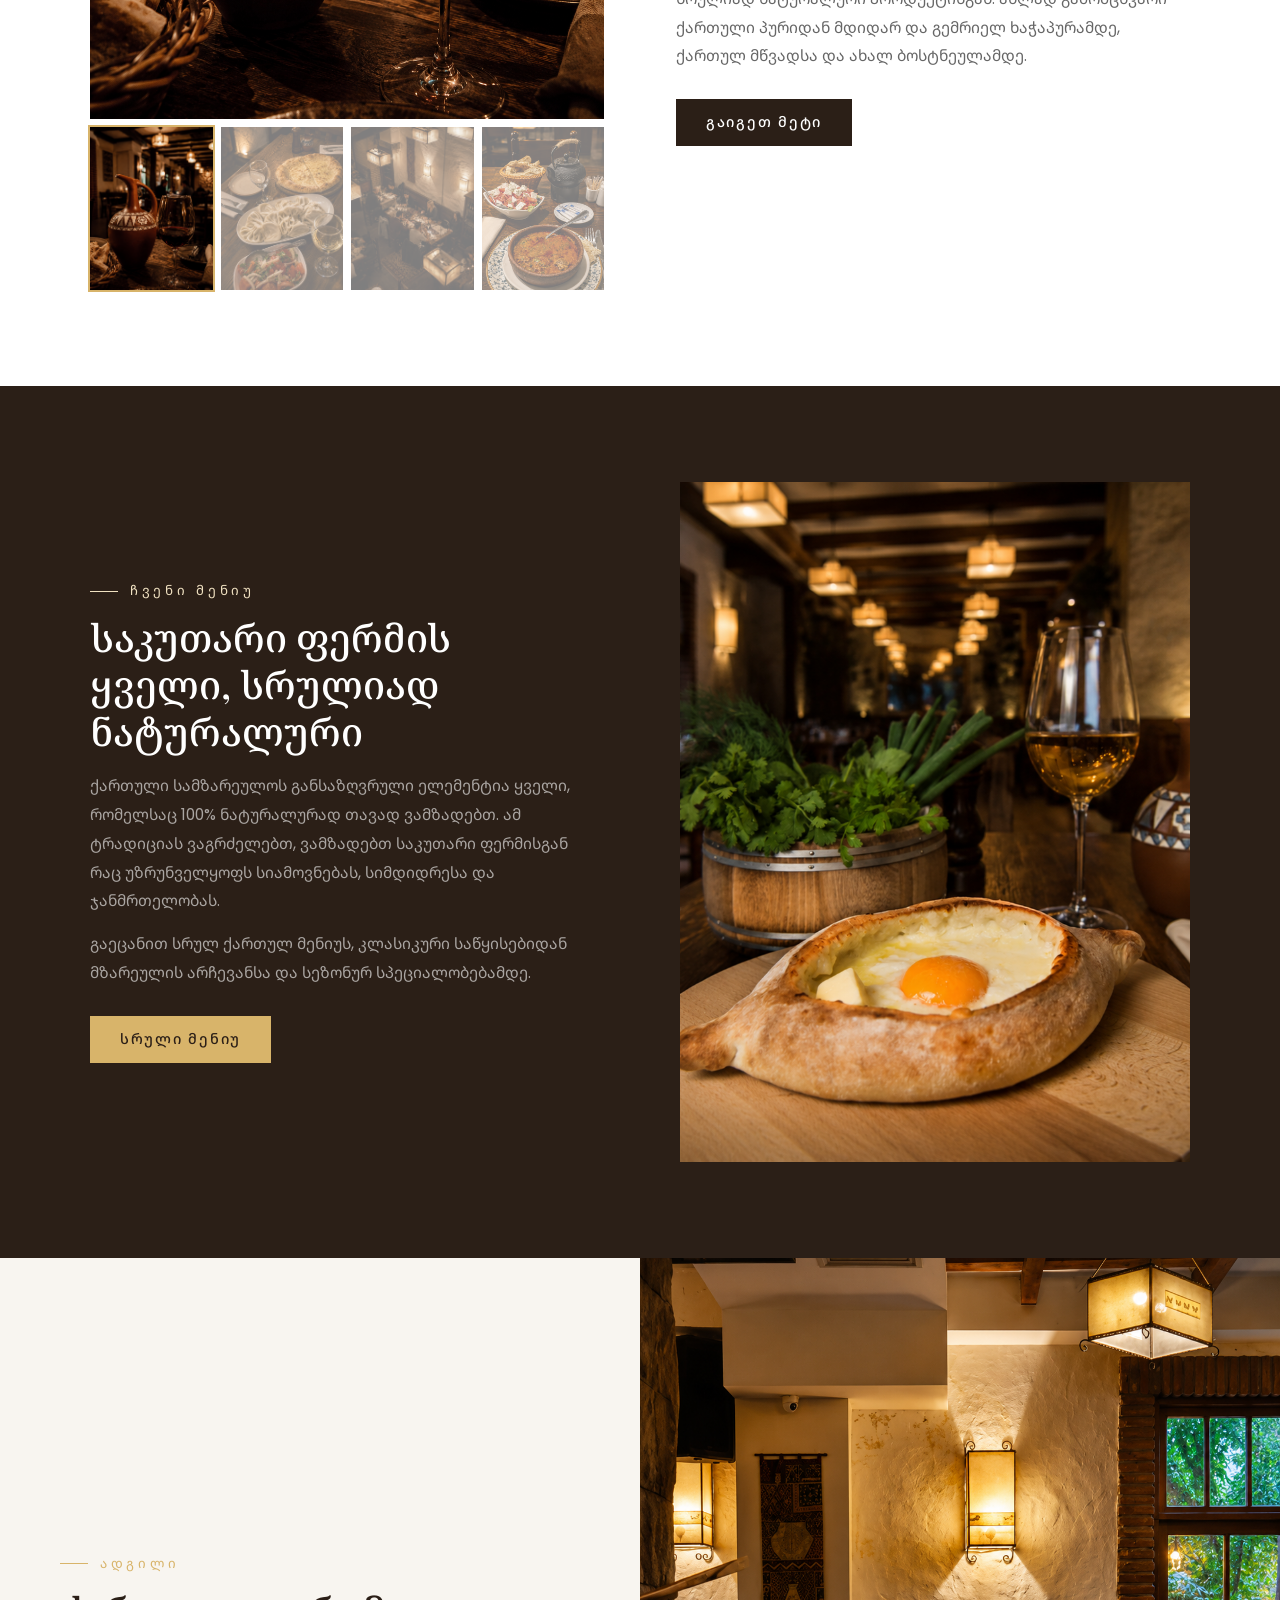
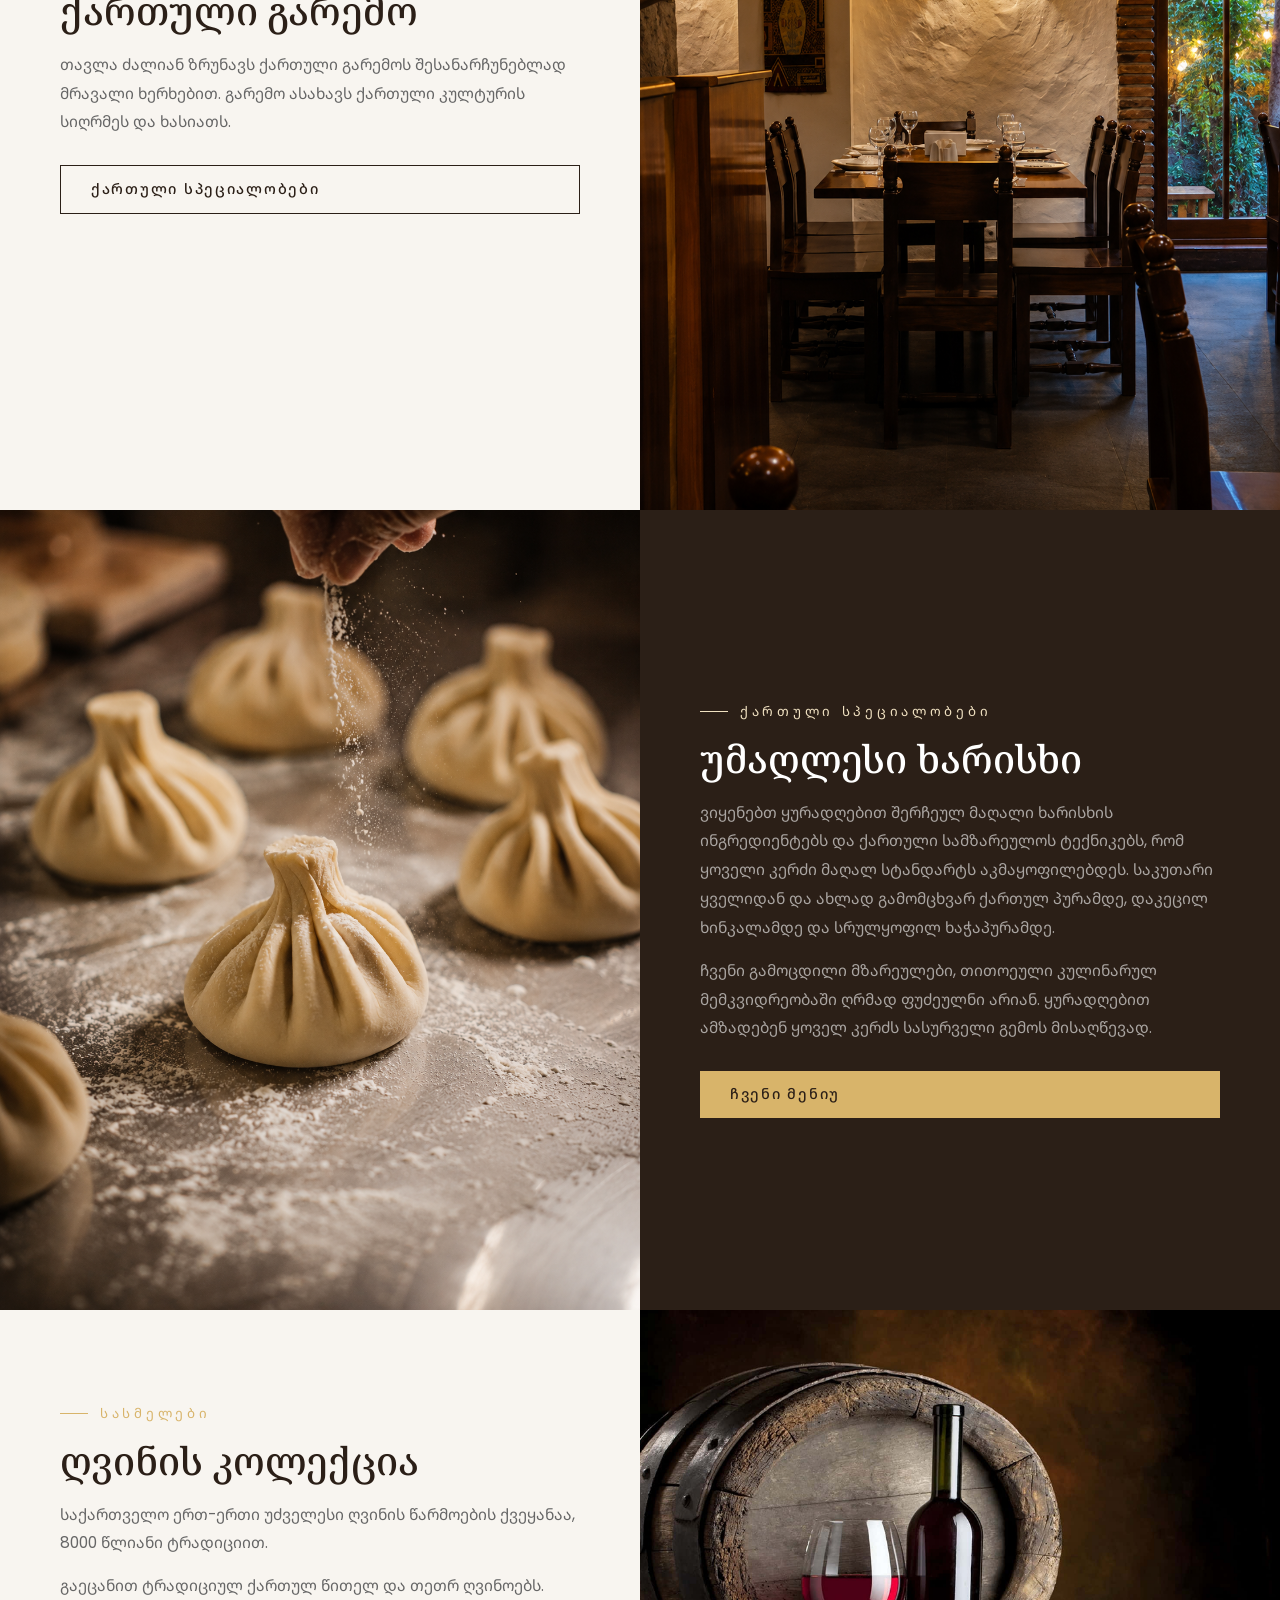
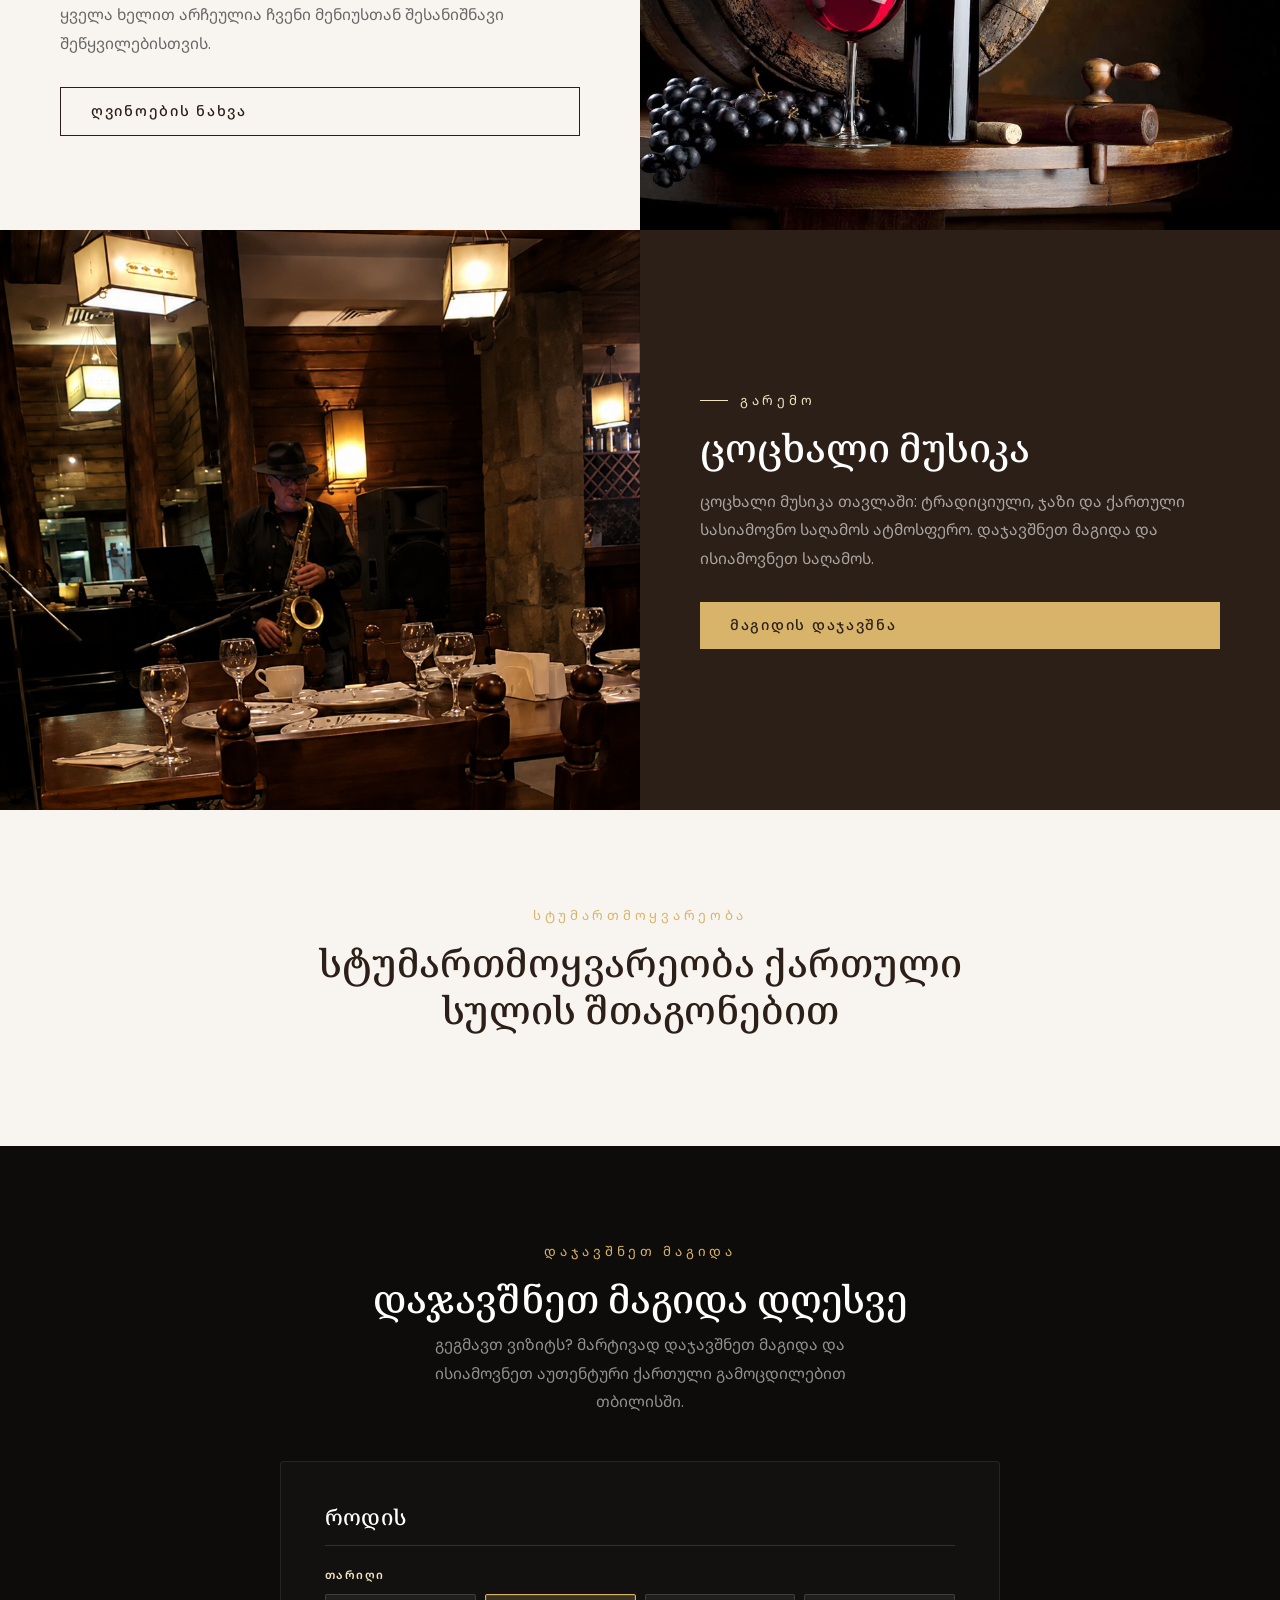
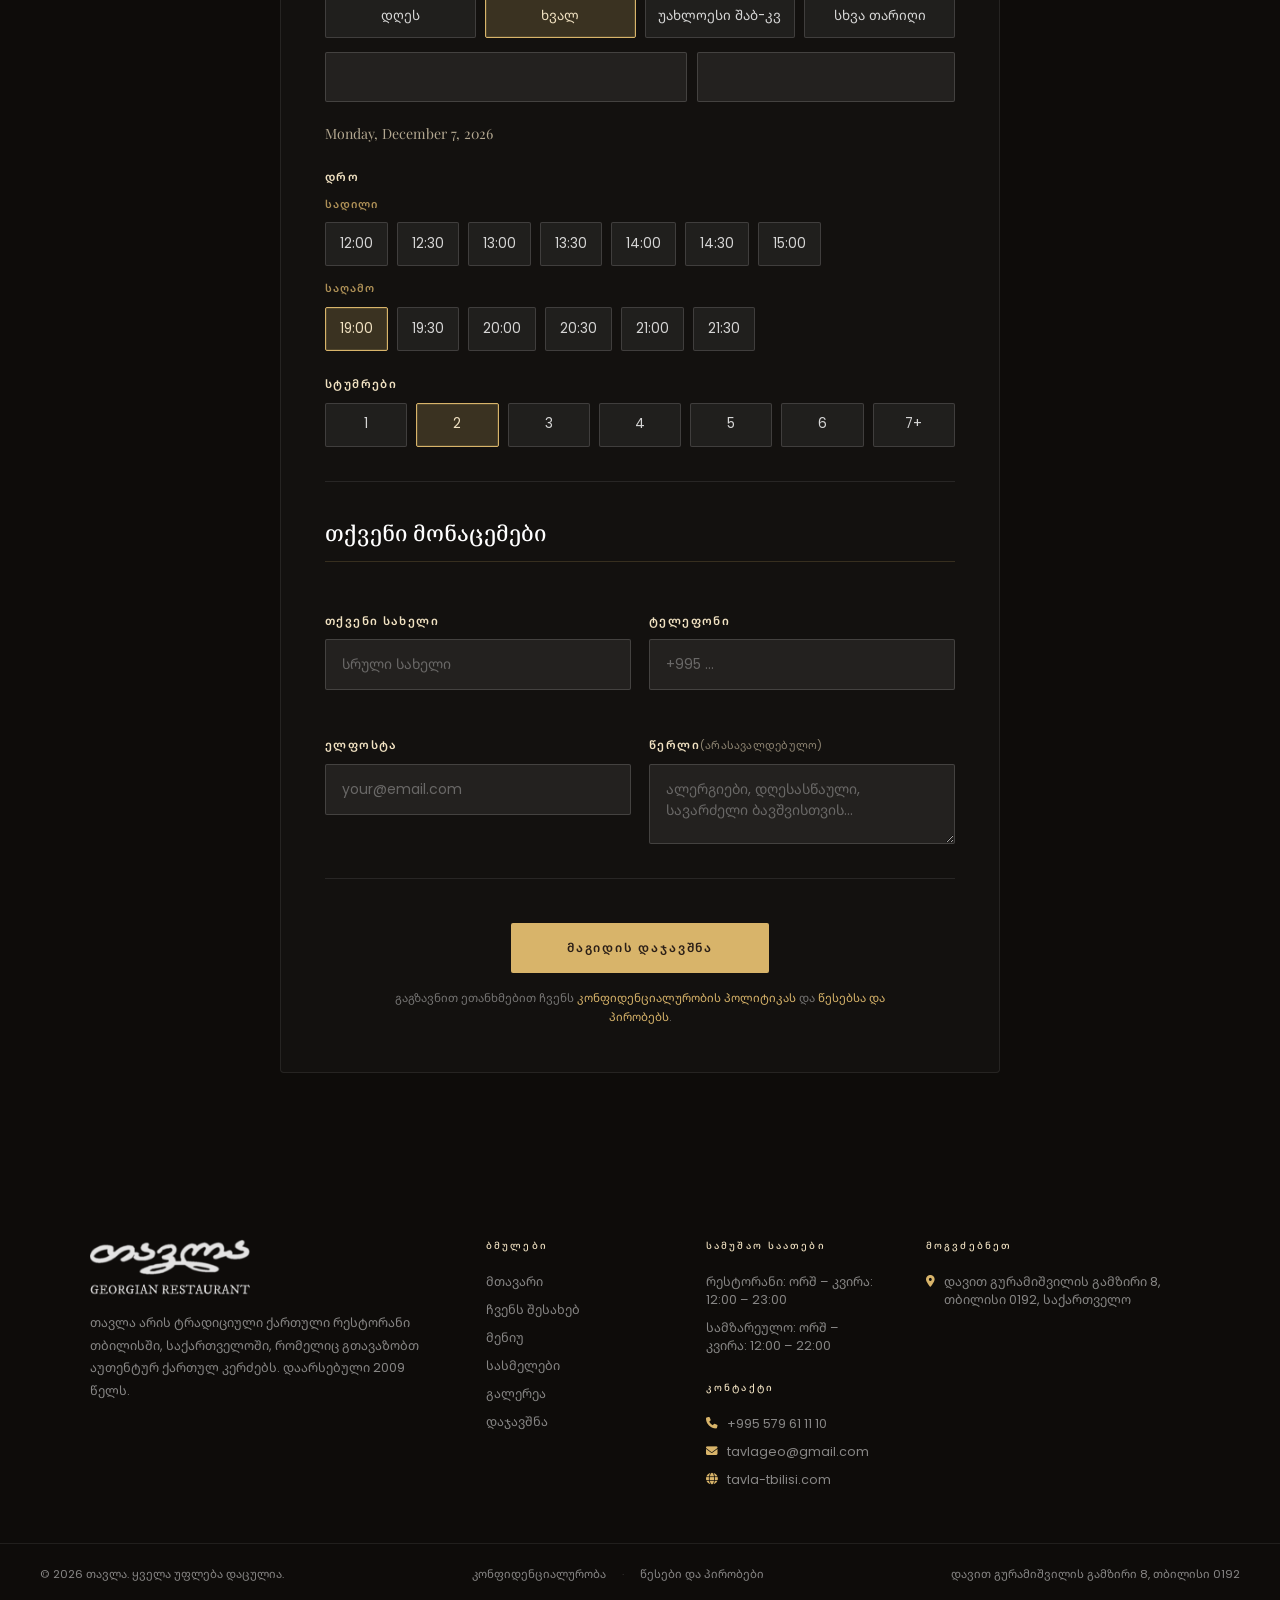
==== commit 4a39f5b2: "Update footer content across multiple HTML files to reflect accurate restaurant offerings and operat" ====
--- a/index.html
+++ b/index.html
@@ -455,7 +455,7 @@
     <div class="footer-grid">
       <div>
         <div class="foot-brand"><img src="images/tavla-nav-hero.png" alt="Tavla Georgian Restaurant, Tbilisi" class="foot-logo"/></div>
-        <p class="foot-about" data-ge="თავლა არის ტრადიციული ქართული რესტორანი თბილისში, საქართველოში, რომელიც გთავაზობთ აუთენტურ ქართულ საკვებს, ხაჭაპურს, ხინკალს, ქართულ პურს, ბარბეკიუს, ფაინდაინინგსა და პრემიუმ ქართულ ღვინოებს. დაარსებული 2009 წელს." data-en="Tavla Restaurant is a traditional Georgian restaurant in Tbilisi, Georgia, offering authentic Georgian food, Khachapuri, Khinkali, Georgian bread, BBQ, fine dining, and premium Georgian wines. Established 2009." data-ru="Ресторан Тавла, традиционный грузинский ресторан в Тбилиси, предлагающий аутентичную грузинскую кухню, хачапури, хинкали, грузинский хлеб, барбекю, изысканные блюда и премиальные грузинские вина. Основан в 2009 году.">თავლა არის ტრადიციული ქართული რესტორანი თბილისში, საქართველოში, რომელიც გთავაზობთ აუთენტურ ქართულ საკვებს, ხაჭაპურს, ხინკალს, ქართულ პურს, ბარბეკიუს, ფაინდაინინგსა და პრემიუმ ქართულ ღვინოებს. დაარსებული 2009 წელს.</p>
+        <p class="foot-about" data-ge="თავლა არის ტრადიციული ქართული რესტორანი თბილისში, საქართველოში, რომელიც გთავაზობთ აუთენტურ ქართულ კერძებს. დაარსებული 2009 წელს." data-en="Tavla Restaurant is a traditional Georgian restaurant in Tbilisi, Georgia, offering authentic Georgian food, Khachapuri, Khinkali, Georgian bread, BBQ, fine dining, and premium Georgian wines. Established 2009." data-ru="Ресторан Тавла, традиционный грузинский ресторан в Тбилиси, предлагающий аутентичную грузинскую кухню, хачапури, хинкали, грузинский хлеб, барбекю, изысканные блюда и премиальные грузинские вина. Основан в 2009 году.">თავლა არის ტრადიციული ქართული რესტორანი თბილისში, საქართველოში, რომელიც გთავაზობთ აუთენტურ ქართულ საკვებს, ხაჭაპურს, ხინკალს, ქართულ პურს, ბარბეკიუს, ფაინდაინინგსა და პრემიუმ ქართულ ღვინოებს. დაარსებული 2009 წელს.</p>
       </div>
       <div>
         <h4 data-ge="ბმულები" data-en="Quick Links" data-ru="Ссылки">ბმულები</h4>
@@ -471,8 +471,8 @@
       <div>
         <h4 data-ge="სამუშაო საათები" data-en="Opening Hours" data-ru="Часы работы">სამუშაო საათები</h4>
         <ul>
-          <li><span data-ge="რესტორანი: ორშ – კვი: 12:00 – 23:00" data-en="Restaurant: Mon – Sun: 12:00 – 23:00" data-ru="Ресторан: Пн – Вс: 12:00 – 23:00">რესტორანი: ორშ – კვი: 12:00 – 23:00</span></li>
-          <li><span data-ge="სამზარეულო: ორშ – კვი: 12:00 – 22:00" data-en="Kitchen: Mon – Sun: 12:00 – 22:00" data-ru="Кухня: Пн – Вс: 12:00 – 22:00">სამზარეულო: ორშ – კვი: 12:00 – 22:00</span></li>
+          <li><span data-ge="რესტორანი: ორშ – კვირა: 12:00 – 23:00" data-en="Restaurant: Mon – Sun: 12:00 – 23:00" data-ru="Ресторан: Пн – Вс: 12:00 – 23:00">რესტორანი: ორშ – კვირა: 12:00 – 23:00</span></li>
+          <li><span data-ge="სამზარეულო: ორშ – კვირა: 12:00 – 22:00" data-en="Kitchen: Mon – Sun: 12:00 – 22:00" data-ru="Кухня: Пн – Вс: 12:00 – 22:00">სამზარეულო: ორშ – კვირა: 12:00 – 22:00</span></li>
         </ul>
         <h4 style="margin-top:26px" data-ge="კონტაქტი" data-en="Contact" data-ru="Контакты">კონტაქტი</h4>
         <ul>
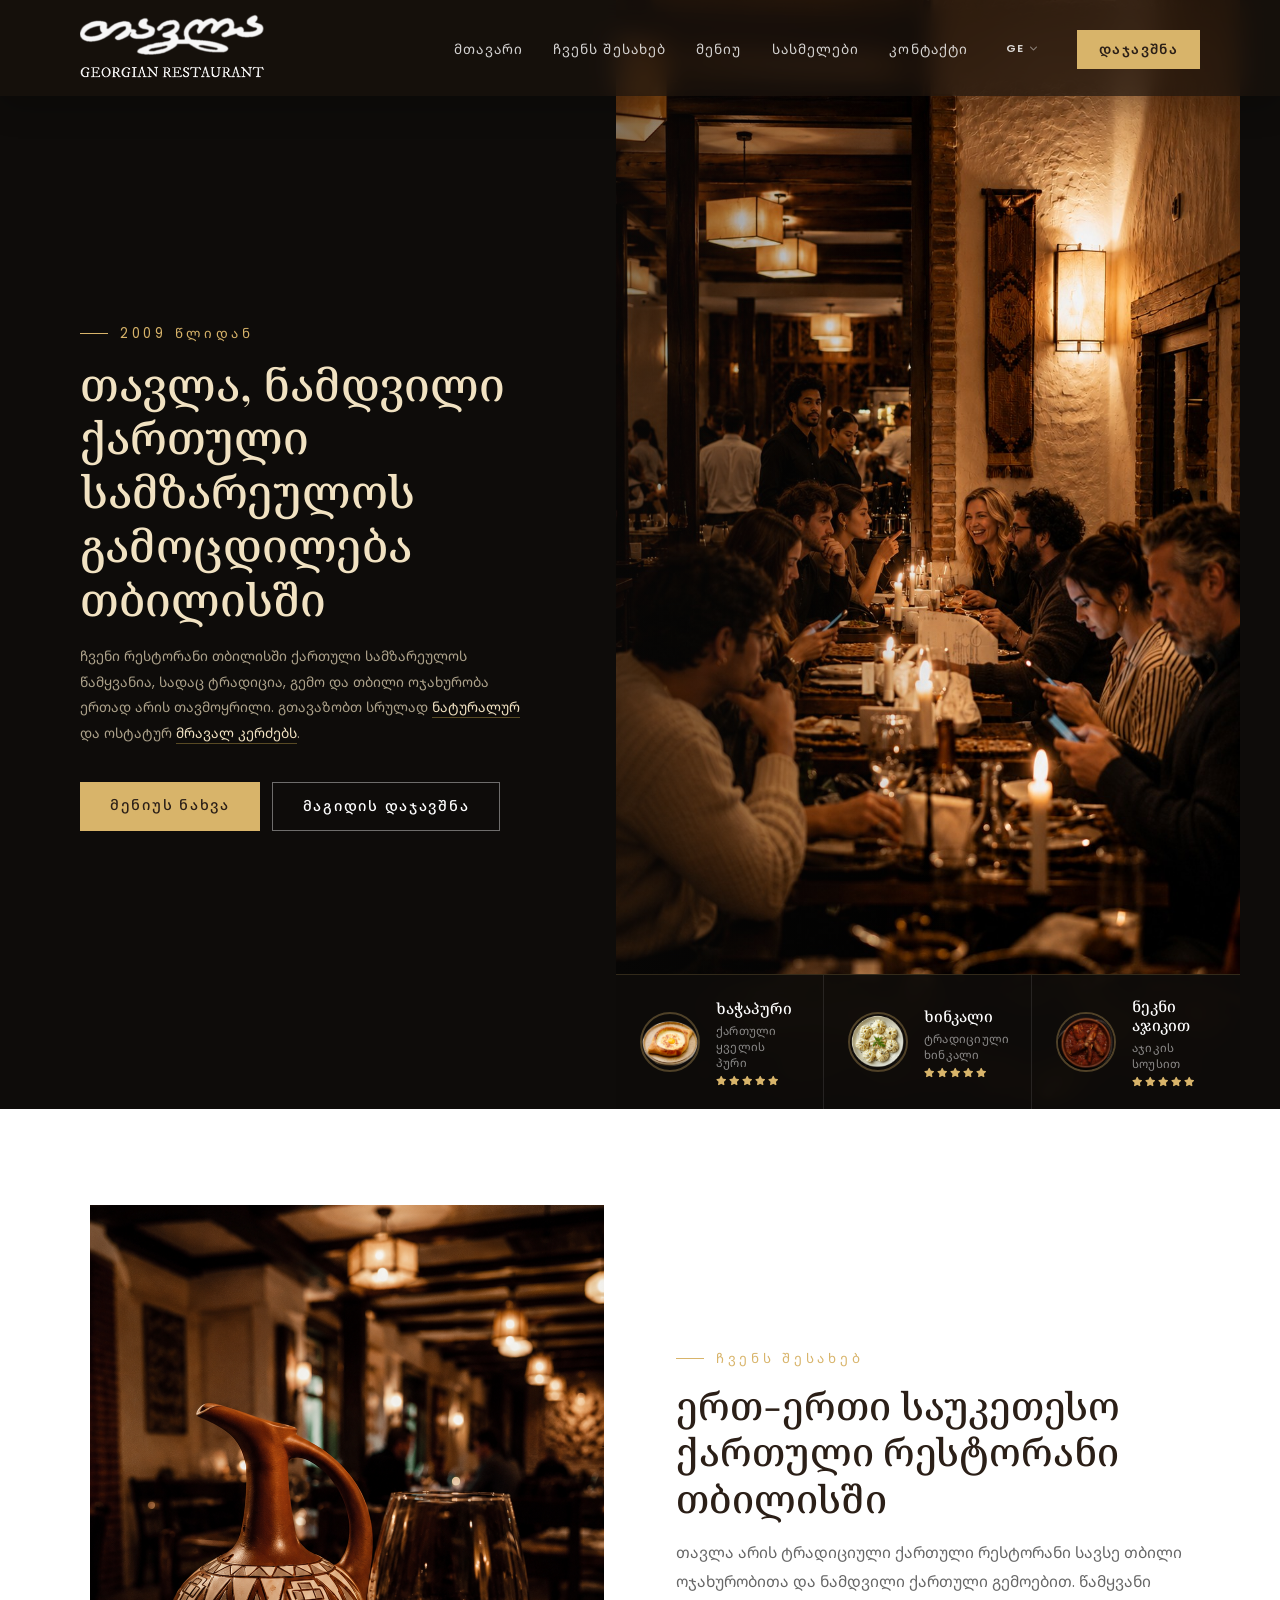
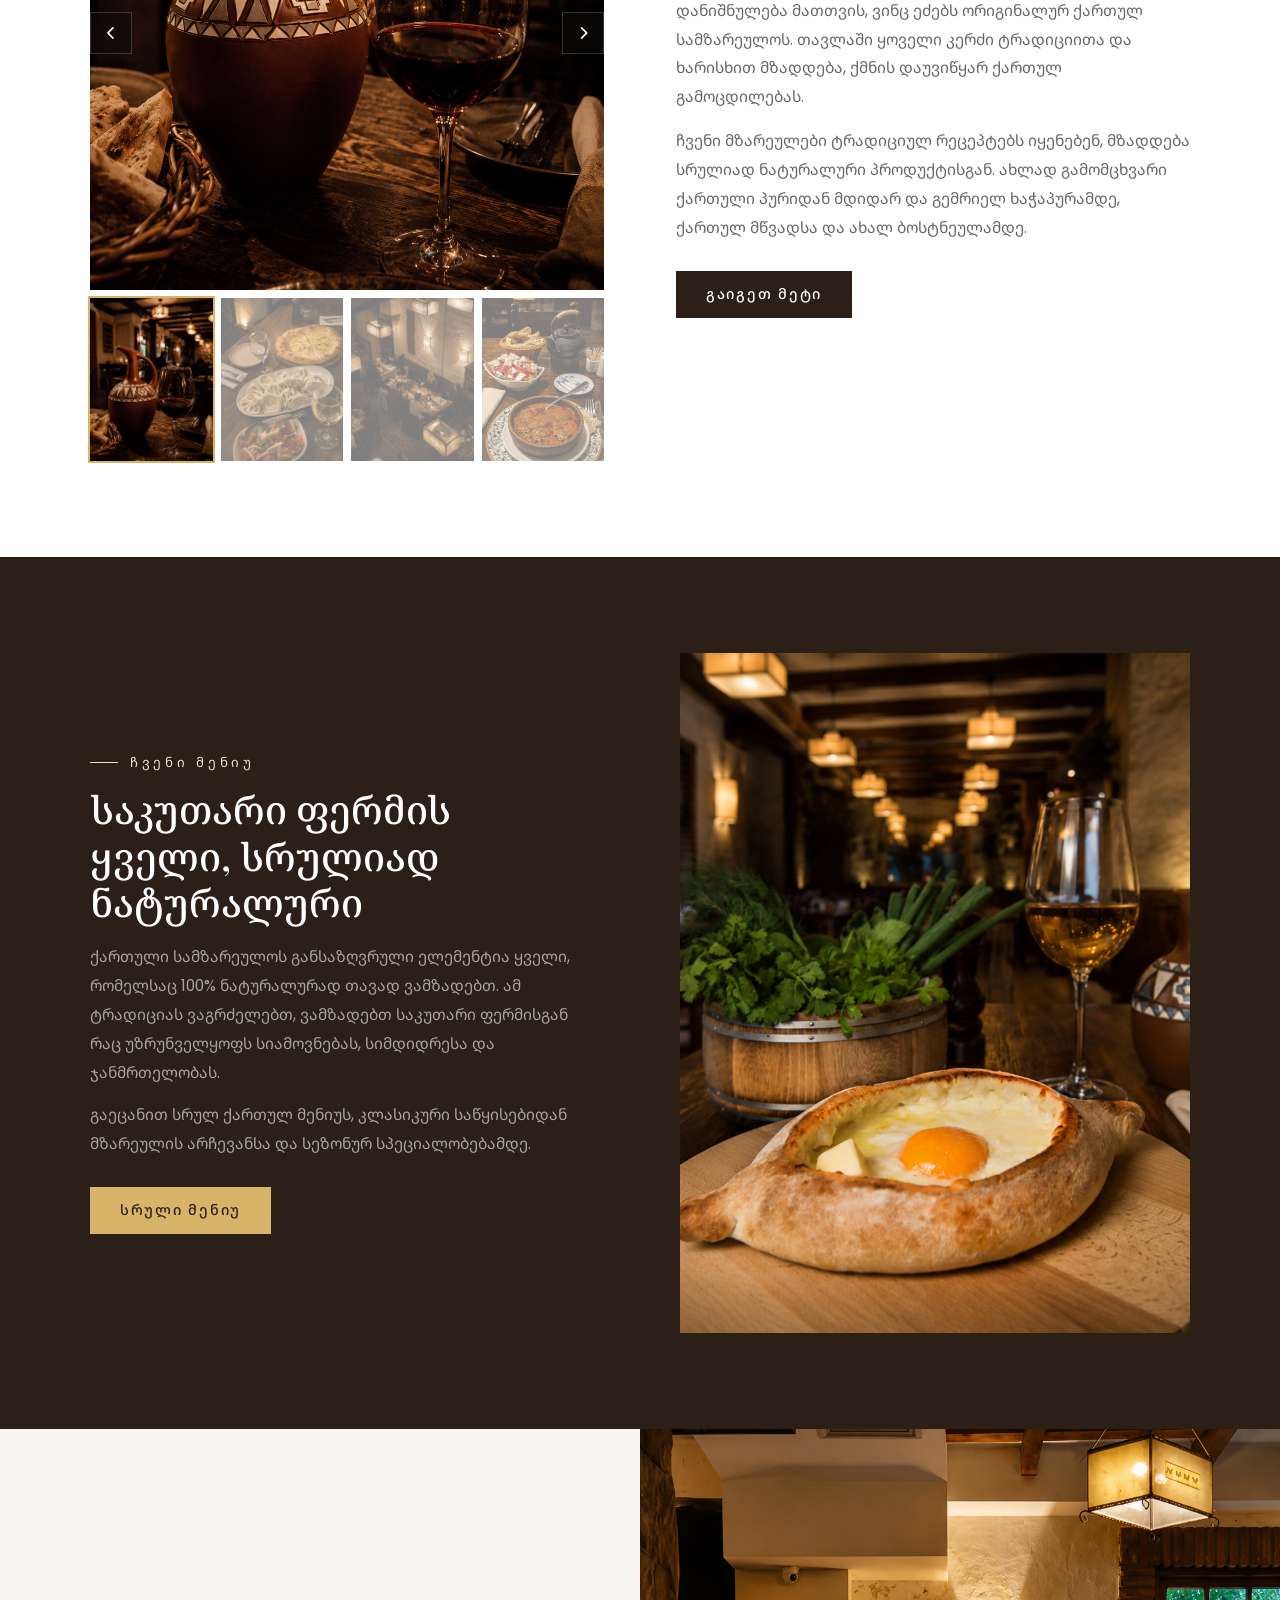
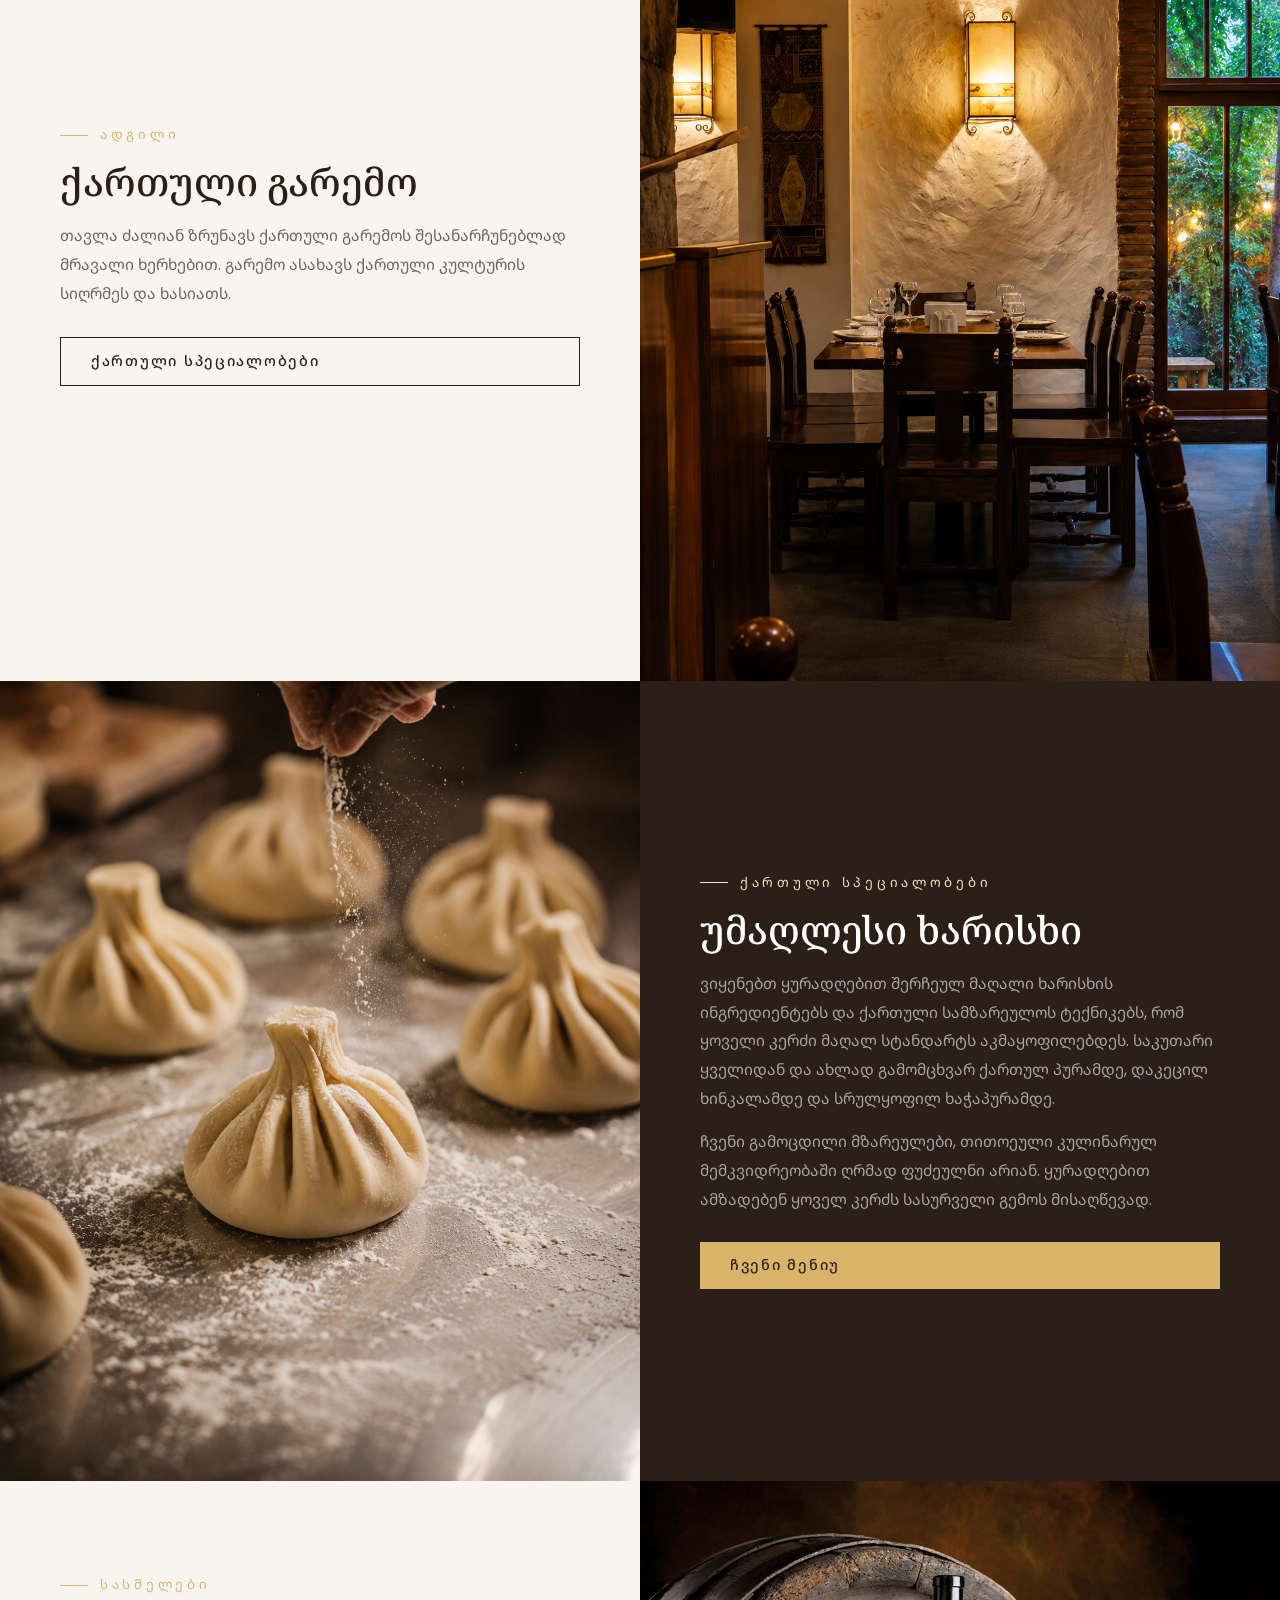
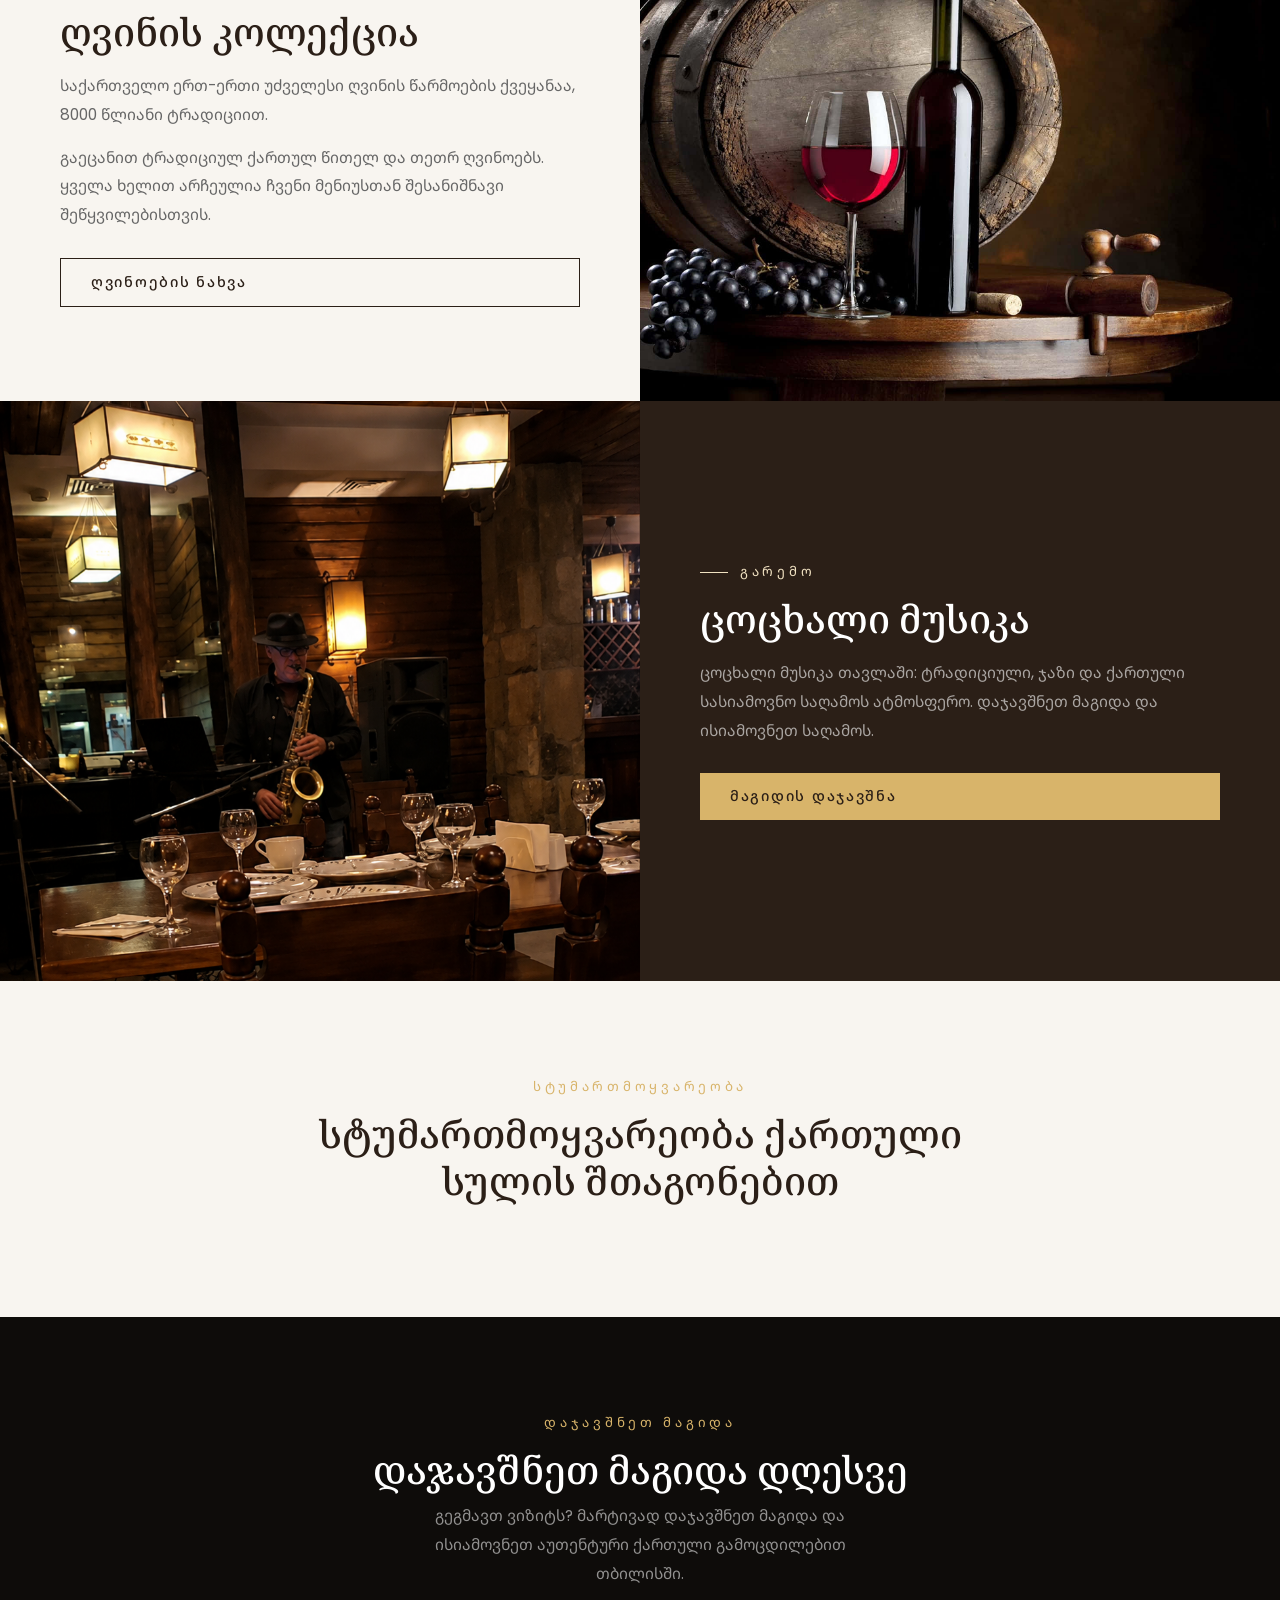
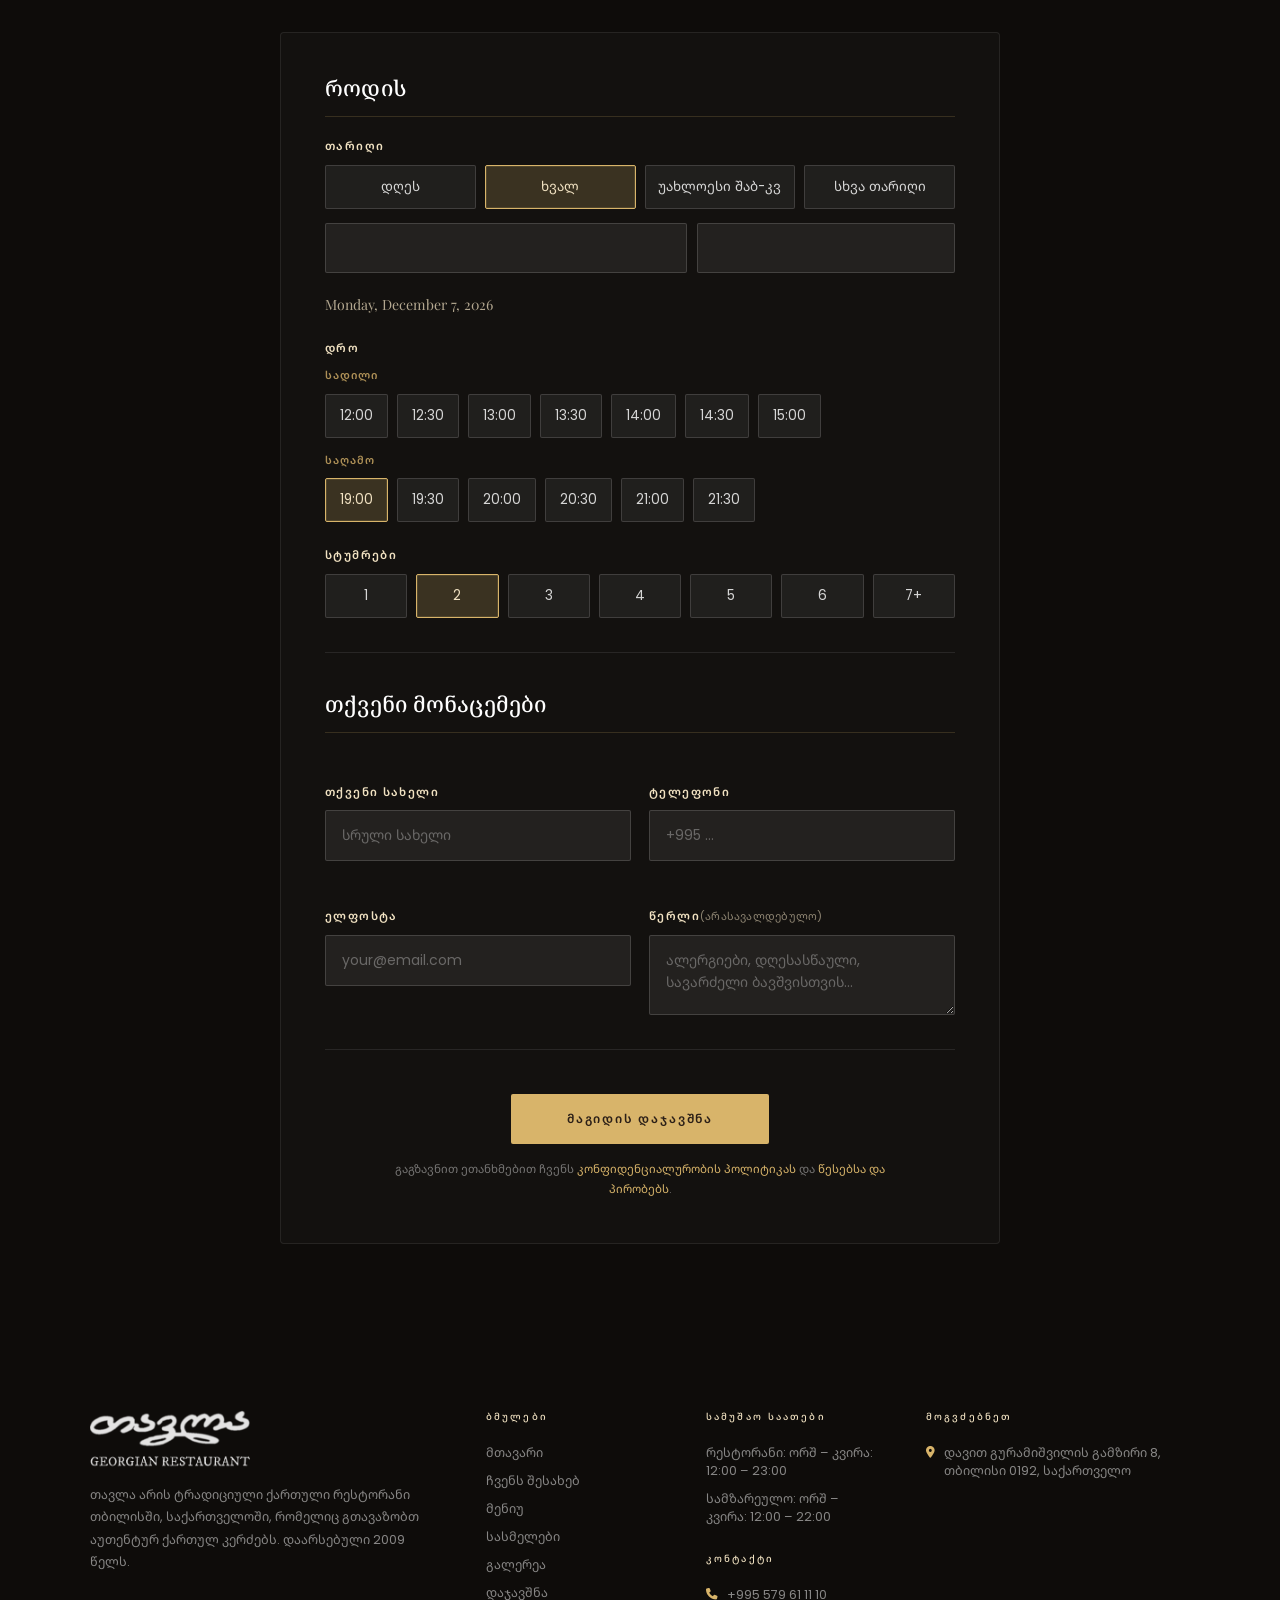
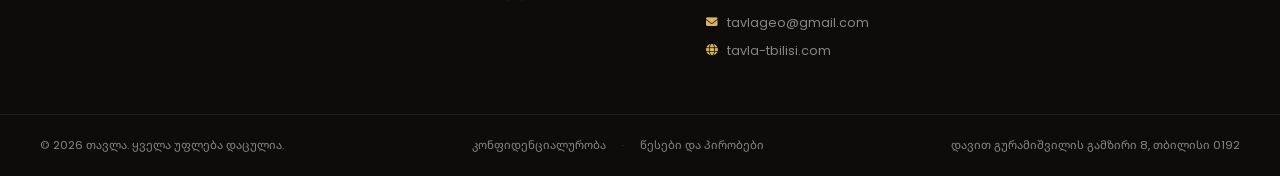
==== commit b38a6040: "Refactor code structure for improved readability and maintainability" ====
--- a/index.html
+++ b/index.html
@@ -218,7 +218,7 @@
     </div>
     <div class="hero-right">
       <div class="hero-right-visual">
-        <img src="images/tavla-hero-index.png" alt="Tavla restaurant interior, Tbilisi" fetchpriority="high"/>
+        <img src="images/tavla-hero-index.jpg" alt="Tavla restaurant interior, Tbilisi" fetchpriority="high"/>
         <div class="hero-right-ov"></div>
       </div>
       <div class="hero-dishes">
